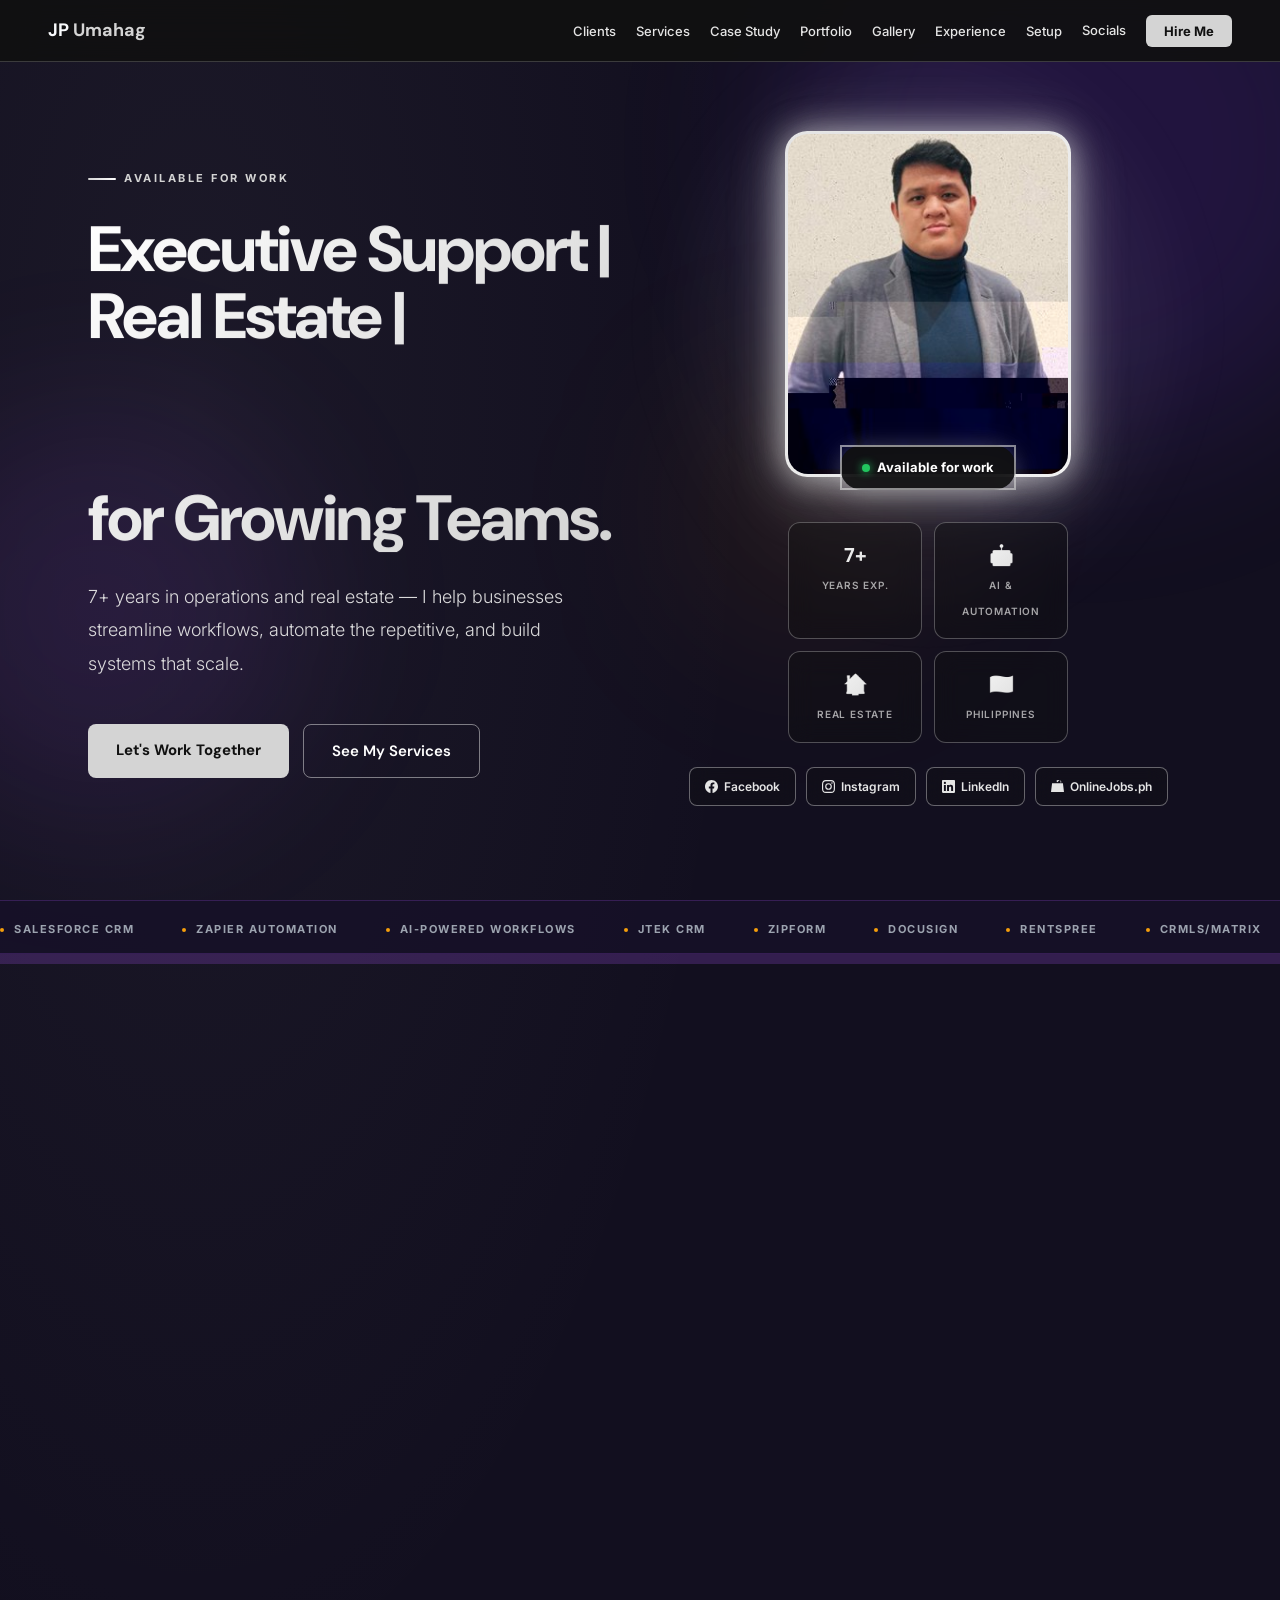
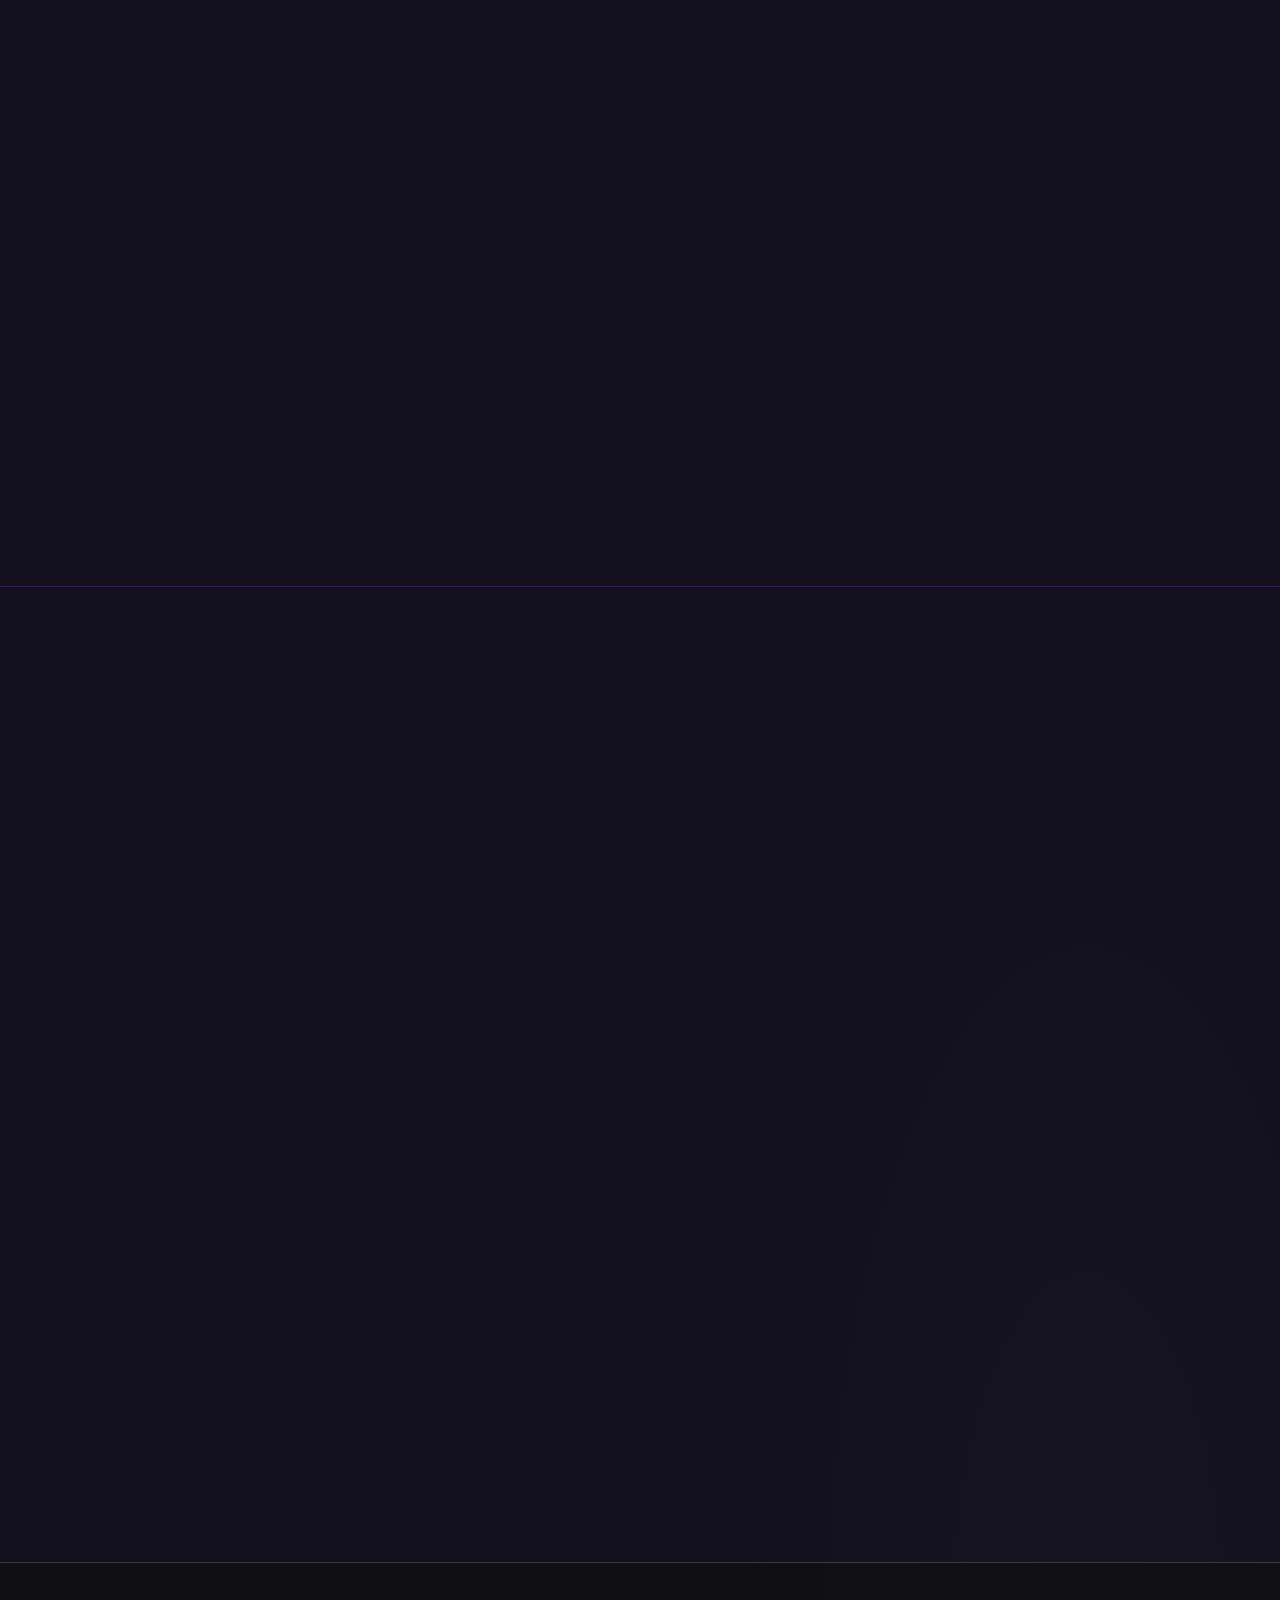
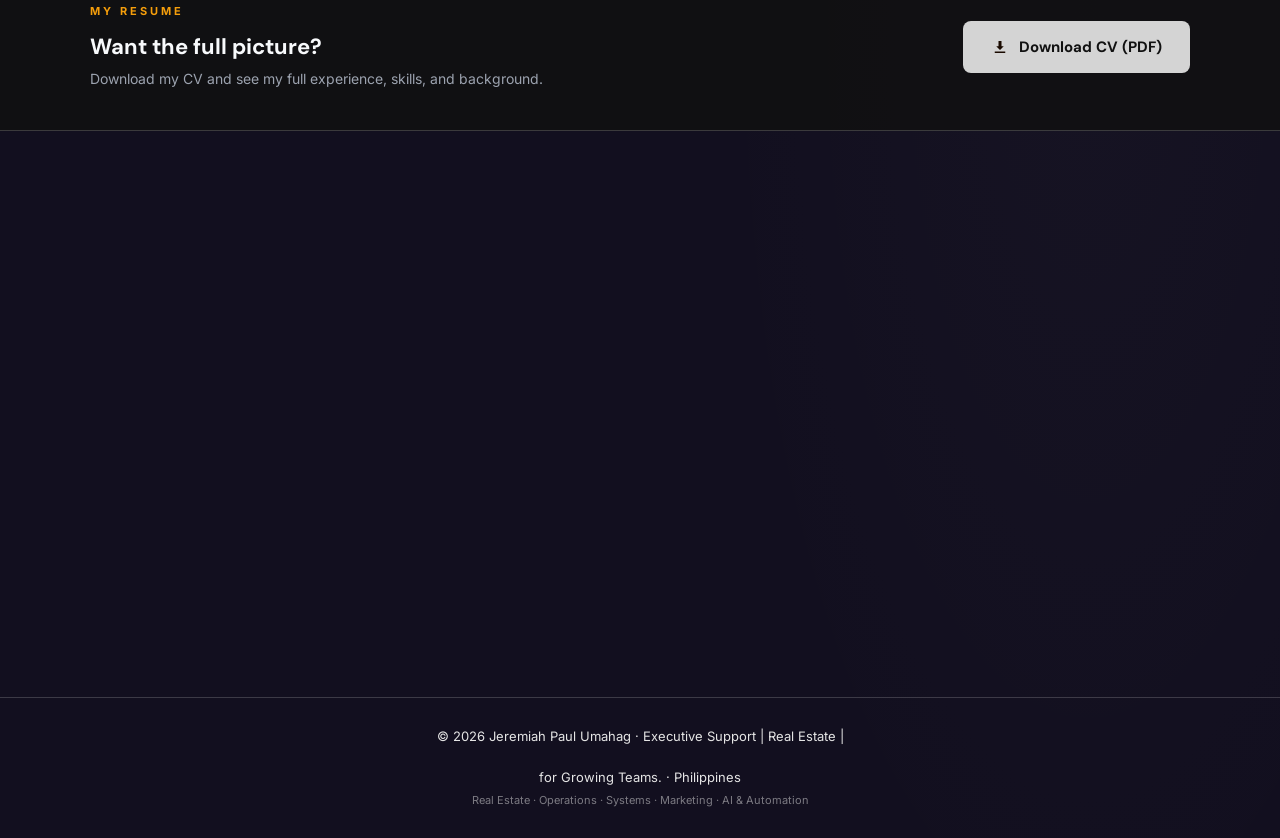
==== index.html @ f406820b "new updates new CV, added experience, and new title" ====
<!DOCTYPE html>
<html lang="en">
<head>
  <!-- Google tag (gtag.js) -->
  <script async src="https://www.googletagmanager.com/gtag/js?id=G-P2B50DGMSV"></script>
  <script>
    window.dataLayer = window.dataLayer || [];
    function gtag(){dataLayer.push(arguments);}
    gtag('js', new Date());
    gtag('config', 'G-P2B50DGMSV');
  </script>
  <meta charset="UTF-8"/>
  <meta name="viewport" content="width=device-width,initial-scale=1.0"/>
  <title>Jeremiah Paul Umahag — Executive Support | Real Estate |<br><span class="ac">Automation Specialist</span><br>for Growing Teams.</title>
  <link rel="icon" type="image/svg+xml" href="[data-uri]">
  <link rel="shortcut icon" type="image/svg+xml" href="[data-uri]">
  <link rel="apple-touch-icon" href="[data-uri]">
  <link href="https://fonts.googleapis.com/css2?family=DM+Sans:wght@300;400;500;600;700&family=Inter:wght@300;400;500&display=swap" rel="stylesheet"/>
  <style>
    *,*::before,*::after{box-sizing:border-box;margin:0;padding:0}
    :root{
      --bg:#120F1F;--bg-mid:#171129;--bg-card:#221A4B;
      --violet:#7C3AED;--purple:#A855F7;--lilac:#C084FC;
      --gold:#F59E0B;--gold-dim:#D97706;
      --white:#F8FAFC;--slate:#9CA3AF;--slate-light:#D1D5DB;
      --border-p:rgba(168,85,247,0.22);
      --glow-purple:rgba(168,85,247,0.6);
      --glow-gold:rgba(245,158,11,0.6);
      /* SLEEK PLATINUM PALETTE */
      --black:#111111;--black-alt:#1a1a1a;
      --white-prime:#FFFFFF;
      --silver:#E5E5E5;--silver-dark:#D4D4D4;
      --glow-silver:rgba(229,229,229,0.5);
    }
    html{scroll-behavior:smooth}
    body{
      background:
        radial-gradient(ellipse 80% 60% at 15% 10%,rgba(212,212,212,.05) 0%,transparent 55%),
        radial-gradient(ellipse 60% 50% at 85% 80%,rgba(229,229,229,.02) 0%,transparent 50%),
        #120F1F;
      color:var(--white-prime);font-family:'Inter',sans-serif;font-size:16px;line-height:1.6;overflow-x:hidden
    }

    /* ORBS */
    .go{position:fixed;border-radius:50%;filter:blur(80px);pointer-events:none;z-index:0;animation:fO 10s ease-in-out infinite}
    .go1{width:600px;height:600px;background:rgba(124,58,237,.15);top:-150px;right:-100px}
    .go2{width:400px;height:400px;background:rgba(168,85,247,.1);bottom:10%;left:-100px;animation-delay:-4s}
    .go3{width:300px;height:300px;background:rgba(245,158,11,.06);top:40%;right:25%;animation-delay:-7s;animation-duration:14s}
    @keyframes fO{0%,100%{transform:translate(0,0) scale(1);opacity:.8}33%{transform:translate(30px,-40px) scale(1.08);opacity:1}66%{transform:translate(-20px,20px) scale(.95);opacity:.7}}

    /* NAV */
    nav{position:fixed;top:0;left:0;right:0;z-index:200;display:flex;justify-content:space-between;align-items:center;padding:16px 48px;background:rgba(17,17,17,.92);backdrop-filter:blur(16px);border-bottom:1px solid rgba(229,229,229,.2)}
    .nav-logo{font-family:'DM Sans',sans-serif;font-weight:700;font-size:18px;color:var(--white)}
    .nav-logo span{color:var(--silver-dark)}
    .nav-links{display:flex;gap:20px;list-style:none;align-items:center}
    .nav-links a{color:var(--silver);text-decoration:none;font-size:13px;font-weight:500;transition:color .2s;white-space:nowrap}
    .nav-links a:hover{color:var(--silver-dark)}
    .nav-li svg{width:13px;height:13px;fill:currentColor}
    .nav-li{display:inline-flex;align-items:center;gap:5px}
    .nav-cta{background:var(--silver-dark)!important;color:var(--black)!important;padding:8px 18px;border-radius:6px;font-weight:700!important;transition:background .2s,transform .15s,box-shadow .2s!important}
    .nav-cta:hover{background:var(--white-prime)!important;transform:translateY(-1px);box-shadow:0 4px 16px rgba(212,212,212,.35)!important}

    /* HAMBURGER */
    .hbg{display:none;flex-direction:column;gap:5px;cursor:pointer;background:none;border:none;padding:6px;z-index:210}
    .hbg span{display:block;width:24px;height:2px;background:var(--white);border-radius:2px;transition:transform .3s,opacity .3s}
    .hbg.open span:nth-child(1){transform:translateY(7px) rotate(45deg)}
    .hbg.open span:nth-child(2){opacity:0}
    .hbg.open span:nth-child(3){transform:translateY(-7px) rotate(-45deg)}

    /* MOBILE DRAWER */
    .mob-menu{display:none;position:fixed;inset:0;z-index:190;background:rgba(17,17,17,.97);backdrop-filter:blur(20px);flex-direction:column;align-items:center;justify-content:center;gap:6px;padding:100px 32px 32px;transform:translateY(-100%);transition:transform .35s cubic-bezier(.23,1,.32,1)}
    .mob-menu.open{transform:translateY(0)}
    .mob-menu a{display:block;width:100%;text-align:center;color:var(--white-prime);text-decoration:none;font-family:'DM Sans',sans-serif;font-size:22px;font-weight:600;padding:14px 0;border-bottom:1px solid rgba(229,229,229,.2);transition:color .2s}
    .mob-menu a:hover{color:var(--silver-dark)}
    .mob-menu a:last-of-type{border-bottom:none}
    .mob-cta{background:var(--silver-dark)!important;color:var(--black)!important;border-radius:10px;margin-top:12px;font-size:18px!important;font-weight:700!important}
    .mob-socials{display:flex;gap:12px;margin-top:20px;flex-wrap:wrap;justify-content:center}
    .mob-socials a{display:inline-flex!important;align-items:center;gap:6px;font-size:13px!important;width:auto!important;padding:9px 14px!important;border:1px solid rgba(229,229,229,.25);border-radius:8px;color:var(--silver)!important;border-bottom:none!important;transition:border-color .2s,color .2s!important}
    .mob-socials a:hover{border-color:var(--silver-dark)!important;color:var(--silver-dark)!important}
    .mob-socials svg{width:13px;height:13px;fill:currentColor;flex-shrink:0}

    /* BUTTONS */
    .btn-g{background:var(--silver-dark);color:var(--black);padding:14px 28px;border-radius:8px;font-family:'DM Sans',sans-serif;font-weight:700;font-size:15px;text-decoration:none;display:inline-block;border:none;cursor:pointer;transition:background .3s cubic-bezier(.23,1,.32,1),transform .3s cubic-bezier(.23,1,.32,1),box-shadow .3s}
    .btn-g:hover{background:var(--white-prime);transform:translateY(-4px) scale(1.02);box-shadow:0 12px 32px rgba(212,212,212,.5),0 0 20px rgba(212,212,212,.3)}
    .btn-g:active{transform:translateY(-2px) scale(0.98)}
    .btn-o{background:transparent;color:var(--white-prime);padding:14px 28px;border-radius:8px;font-family:'DM Sans',sans-serif;font-weight:600;font-size:15px;text-decoration:none;display:inline-block;border:1.5px solid rgba(229,229,229,.5);transition:border-color .3s cubic-bezier(.23,1,.32,1),color .3s cubic-bezier(.23,1,.32,1),transform .3s cubic-bezier(.23,1,.32,1),box-shadow .3s}
    .btn-o:hover{border-color:var(--silver-dark);color:var(--silver-dark);transform:translateY(-4px) scale(1.02);box-shadow:0 12px 32px rgba(212,212,212,.2)}
    .btn-o:active{transform:translateY(-2px) scale(0.98)}
    .btn-sm{padding:9px 18px!important;font-size:13px!important}

    /* HERO */
    .hero{position:relative;z-index:1;min-height:100vh;display:grid;grid-template-columns:1fr 1fr;align-items:center;padding:100px 48px 60px;gap:48px;max-width:1200px;margin:0 auto}
    .eyebrow{display:inline-flex;align-items:center;gap:8px;font-size:11px;font-weight:700;letter-spacing:2.5px;text-transform:uppercase;color:var(--silver-dark);margin-bottom:28px}
    .eyebrow::before{content:'';display:block;width:28px;height:2px;background:linear-gradient(90deg,var(--silver-dark),var(--white-prime));border-radius:1px;animation:glowPulse 2s ease-in-out infinite}
    @keyframes glowPulse{0%,100%{opacity:.7;box-shadow:0 0 8px var(--glow-silver)}50%{opacity:1;box-shadow:0 0 16px var(--glow-silver)}}
    h1{font-family:'DM Sans',sans-serif;font-size:clamp(42px,5vw,68px);font-weight:800;line-height:1.05;letter-spacing:-2px;margin-bottom:28px;background:linear-gradient(135deg,var(--white-prime) 0%,var(--silver) 50%,var(--silver-dark) 100%);-webkit-background-clip:text;-webkit-text-fill-color:transparent;background-clip:text;animation:gradientShift 4s ease infinite}
    @keyframes gradientShift{0%,100%{background-position:0% 50%}50%{background-position:100% 50%}}
    h1 .ac{color:var(--silver-dark);background:none!important;border:none!important;border-radius:0!important;padding:0!important;backdrop-filter:none!important;box-shadow:none!important;display:inline!important;transition:none!important;transform:none!important}
    .hsub{font-size:18px;color:var(--silver);max-width:480px;margin-bottom:44px;line-height:1.85;font-weight:300;opacity:0.95}
    .hact{display:flex;gap:14px;flex-wrap:wrap}

    /* HERO RIGHT */
    .hr{display:flex;flex-direction:column;align-items:center;gap:24px;position:relative}
    .pglow{position:absolute;width:400px;height:460px;top:-40px;left:50%;transform:translateX(-50%);border-radius:50%;background:radial-gradient(ellipse at 50% 50%,rgba(229,229,229,.25) 0%,rgba(229,229,229,.1) 40%,transparent 70%);filter:blur(40px);animation:glowExpand 6s ease-in-out infinite;z-index:0;box-shadow:0 0 30px var(--glow-silver)}
    @keyframes glowExpand{0%,100%{opacity:.25;transform:translateX(-50%) scale(1)}50%{opacity:.4;transform:translateX(-50%) scale(1.15)}}
    .pw{position:relative;width:280px;height:340px;z-index:1}
    .pw::after{content:'';position:absolute;inset:-3px;border-radius:22px;background:linear-gradient(135deg,#E5E5E5,#FFFFFF,#E5E5E5);background-size:300% 300%;animation:shiftGrad 5s ease infinite;z-index:1;box-shadow:0 0 30px var(--glow-silver),0 0 60px rgba(229,229,229,.3)}
    @keyframes shiftGrad{0%{background-position:0% 50%;box-shadow:0 0 30px var(--glow-silver),0 0 60px rgba(229,229,229,.3)}50%{background-position:100% 50%;box-shadow:0 0 60px rgba(229,229,229,.3),0 0 30px var(--glow-silver)}100%{background-position:0% 50%;box-shadow:0 0 30px var(--glow-silver),0 0 60px rgba(229,229,229,.3)}}
    .pi{position:relative;z-index:2;width:100%;height:100%;border-radius:20px;overflow:hidden;transition:transform .4s cubic-bezier(.23,1,.32,1),box-shadow .4s;box-shadow:0 20px 60px rgba(229,229,229,.25),0 8px 32px rgba(212,212,212,.15);backdrop-filter:blur(2px)}
    .pw:hover .pi{transform:translateY(-8px) scale(1.02);box-shadow:0 32px 80px rgba(229,229,229,.4),0 12px 48px rgba(212,212,212,.25)}
    .pi img{width:100%;height:100%;object-fit:cover;object-position:top center;display:block}
    .bdg{position:absolute;bottom:-16px;left:50%;transform:translateX(-50%);z-index:3;background:rgba(17,17,17,.9);backdrop-filter:blur(20px);border:2px solid;border-image:linear-gradient(135deg,rgba(229,229,229,.6),rgba(212,212,212,.6)) 1;border-radius:100px;padding:10px 20px;display:flex;align-items:center;gap:7px;white-space:nowrap;box-shadow:0 8px 32px rgba(229,229,229,.2),0 0 20px rgba(212,212,212,.15)}
    .bdg-dot{width:8px;height:8px;background:#22C55E;border-radius:50%;animation:pulse 2s ease infinite;box-shadow:0 0 8px #22C55E}
    @keyframes pulse{0%,100%{opacity:1;transform:scale(1);box-shadow:0 0 8px #22C55E}50%{opacity:.6;transform:scale(.8);box-shadow:0 0 16px #22C55E}}
    .bdg-txt{font-size:13px;font-weight:700;color:var(--white-prime)}
    .hstats{display:grid;grid-template-columns:1fr 1fr;gap:12px;width:100%;max-width:280px;margin-top:24px;position:relative;z-index:1}
    .sp{background:rgba(17,17,17,.4);border:1.5px solid rgba(229,229,229,.3);border-radius:12px;padding:16px 14px;text-align:center;backdrop-filter:blur(12px);transition:transform .3s,border-color .3s,box-shadow .3s,background .3s;cursor:default}
    .sp:hover{transform:translateY(-6px);border-color:var(--silver-dark);background:rgba(17,17,17,.6);box-shadow:0 12px 32px rgba(229,229,229,.25),0 0 20px rgba(212,212,212,.2),inset 0 1px 12px rgba(229,229,229,.1)}
    .sp .v{font-family:'DM Sans',sans-serif;font-size:20px;font-weight:800;background:linear-gradient(135deg,var(--white-prime),var(--silver-dark));-webkit-background-clip:text;-webkit-text-fill-color:transparent;background-clip:text;display:block}
    .sp .l{font-size:10px;color:rgba(229,229,229,0.7);font-weight:600;text-transform:uppercase;letter-spacing:.8px;margin-top:3px}
    .socl{display:flex;gap:10px;flex-wrap:wrap;justify-content:center;position:relative;z-index:1}
    .sl{display:inline-flex;align-items:center;gap:6px;padding:9px 15px;border-radius:8px;background:rgba(17,17,17,.3);border:1.5px solid rgba(229,229,229,.4);color:var(--silver);text-decoration:none;font-size:12px;font-weight:600;backdrop-filter:blur(10px);transition:border-color .3s,color .3s,transform .3s,box-shadow .3s,background .3s}
    .sl:hover{border-color:var(--silver-dark);color:var(--white-prime);transform:translateY(-3px);background:rgba(229,229,229,.1);box-shadow:0 8px 24px rgba(229,229,229,.2),0 0 16px rgba(229,229,229,.1)}
    .sl svg{width:13px;height:13px;fill:currentColor;flex-shrink:0;transition:transform .3s}

    /* TICKER */
    .tkw{position:relative;z-index:1;background:rgba(23,17,41,.85);border-top:1px solid var(--border-p);border-bottom:1px solid var(--border-p);padding:13px 0;overflow:hidden;white-space:nowrap}
    .tkt{display:inline-flex;gap:48px;animation:tk 32s linear infinite}
    .tki{font-size:11px;font-weight:700;letter-spacing:1.5px;text-transform:uppercase;color:var(--slate);display:inline-flex;align-items:center;gap:10px}
    .tkd{width:4px;height:4px;background:var(--gold);border-radius:50%;flex-shrink:0}
    @keyframes tk{0%{transform:translateX(0)}100%{transform:translateX(-50%)}}

    /* SECTIONS */
    .sw{position:relative;z-index:1;padding:80px 48px;max-width:1100px;margin:0 auto}
    .sl-lbl{font-size:11px;font-weight:700;letter-spacing:3px;text-transform:uppercase;color:var(--gold);margin-bottom:12px}
    h2{font-family:'DM Sans',sans-serif;font-size:clamp(24px,3vw,36px);font-weight:700;letter-spacing:-.8px;line-height:1.15;margin-bottom:16px}
    .si{color:var(--slate-light);font-size:16px;line-height:1.75;max-width:680px;margin-bottom:48px}
    hr.dv{border:none;border-top:1px solid var(--border-p);margin:0}

    /* CARDS */
    .card{background:rgba(17,17,17,.65);border:1px solid rgba(229,229,229,.25);border-radius:14px;padding:24px;backdrop-filter:blur(8px);transition:border-color .25s,transform .25s,box-shadow .25s}
    .card:hover{border-color:var(--silver-dark);transform:translateY(-4px);box-shadow:0 12px 36px rgba(212,212,212,.2),0 4px 12px rgba(229,229,229,.1)}

    /* SUPPORTS BANNER */
    .sup{position:relative;z-index:1;background:linear-gradient(135deg,rgba(229,229,229,.08),rgba(212,212,212,.05));border-top:1px solid rgba(229,229,229,.2);border-bottom:1px solid rgba(229,229,229,.2);padding:36px 48px}
    .sup-in{max-width:1100px;margin:0 auto;display:flex;align-items:center;justify-content:space-between;flex-wrap:wrap;gap:32px}
    .sup-l .stag{display:inline-flex;align-items:center;gap:6px;font-size:11px;font-weight:700;letter-spacing:2px;text-transform:uppercase;color:var(--silver-dark);margin-bottom:12px}
    .sup-l .stag::before{content:'';width:6px;height:6px;background:#22C55E;border-radius:50%;animation:pu 2s ease infinite}
    .sup-l h3{font-family:'DM Sans',sans-serif;font-size:20px;font-weight:700;color:var(--white);margin-bottom:8px}
    .sup-l p{font-size:14px;color:var(--slate-light);max-width:560px;line-height:1.7}
    .sup-tags{display:flex;flex-wrap:wrap;gap:8px}
    .stg{background:rgba(168,85,247,.12);border:1px solid rgba(168,85,247,.28);color:var(--lilac);font-size:12px;font-weight:600;padding:5px 13px;border-radius:100px}

    /* GRIDS */
    .g3{display:grid;grid-template-columns:repeat(3,1fr);gap:18px}
    .g2{display:grid;grid-template-columns:repeat(2,1fr);gap:18px}
    .g2c{display:grid;grid-template-columns:1fr 1fr;gap:18px}

    /* WHAT I DO */
    .wc .wi{font-size:28px;margin-bottom:14px;display:block}
    .wc h3{font-family:'DM Sans',sans-serif;font-size:15px;font-weight:700;color:var(--white);margin-bottom:8px}
    .wc p{font-size:13px;color:var(--slate-light);line-height:1.65}
    .wc .wn{font-size:12px;color:var(--gold);font-weight:600;margin-top:10px;font-style:italic}

    /* RE OPS */
    .roc{background:rgba(34,26,75,.65);border:1px solid var(--border-p);border-radius:14px;padding:26px;backdrop-filter:blur(8px);transition:border-color .25s,transform .25s}
    .roc:hover{border-color:var(--gold);transform:translateY(-3px)}
    .roc .ri{font-size:26px;margin-bottom:12px}
    .roc h3{font-family:'DM Sans',sans-serif;font-size:16px;font-weight:700;color:var(--white);margin-bottom:14px}
    .roc ul{list-style:none;padding:0}
    .roc ul li{font-size:13px;color:var(--slate-light);padding:4px 0;display:flex;align-items:flex-start;gap:8px}
    .roc ul li::before{content:"→";color:var(--purple);font-size:11px;margin-top:2px;flex-shrink:0}

    /* CASE STUDY */
    .csw{background:rgba(34,26,75,.5);border:1px solid var(--border-p);border-radius:20px;overflow:hidden}
    .csh{background:linear-gradient(135deg,rgba(124,58,237,.2),rgba(245,158,11,.08));padding:36px 40px;border-bottom:1px solid var(--border-p)}
    .csb-lbl{display:inline-block;background:rgba(245,158,11,.15);border:1px solid rgba(245,158,11,.3);color:var(--gold);font-size:11px;font-weight:700;letter-spacing:1.5px;text-transform:uppercase;padding:4px 12px;border-radius:100px;margin-bottom:16px}
    .csh h3{font-family:'DM Sans',sans-serif;font-size:24px;font-weight:700;color:var(--white);margin-bottom:8px}
    .csh p{font-size:15px;color:var(--slate-light);max-width:600px;line-height:1.7}
    .cs-meta{display:flex;gap:24px;margin-top:20px;flex-wrap:wrap}
    .cs-mi{font-size:13px;color:var(--slate)}
    .cs-mi span{color:var(--lilac);font-weight:600}
    .csbd{padding:36px 40px}
    .cs-card{background:rgba(18,15,31,.5);border:1px solid var(--border-p);border-radius:12px;padding:20px}
    .cs-card h4{font-family:'DM Sans',sans-serif;font-size:14px;font-weight:700;color:var(--gold);margin-bottom:12px}
    .cs-card ul{list-style:none;padding:0}
    .cs-card ul li{font-size:13px;color:var(--slate-light);padding:3px 0;display:flex;align-items:flex-start;gap:7px}
    .cs-card ul li::before{content:"·";color:var(--purple);font-weight:700;flex-shrink:0}
    .cs-res{background:linear-gradient(135deg,rgba(34,26,75,.8),rgba(124,58,237,.1));border:1px solid rgba(245,158,11,.2);border-radius:14px;padding:28px 32px}
    .cs-res h4{font-family:'DM Sans',sans-serif;font-size:16px;font-weight:700;color:var(--gold);margin-bottom:12px}
    .cs-res p{font-size:15px;color:var(--slate-light);line-height:1.75;font-style:italic}

    /* BEFORE/AFTER */
    .baw{background:rgba(34,26,75,.5);border:1px solid var(--border-p);border-radius:20px;overflow:hidden}
    .bat{width:100%;border-collapse:collapse}
    .bat thead tr{background:rgba(18,15,31,.6)}
    .bat thead th{padding:16px 24px;text-align:left;font-size:12px;font-weight:700;letter-spacing:2px;text-transform:uppercase}
    .bat thead th:first-child{color:var(--slate)}
    .bat thead th:last-child{color:var(--gold)}
    .bat tbody tr{border-top:1px solid rgba(229,229,229,.2);transition:background .2s}
    .bat tbody tr:hover{background:rgba(212,212,212,.05)}
    .bat td{padding:14px 24px;font-size:14px}
    .bat td:first-child{color:var(--silver)}
    .bat td:last-child{color:var(--white-prime);font-weight:500}
    .baf{padding:20px 24px;background:rgba(17,17,17,.4);border-top:1px solid rgba(229,229,229,.2);font-size:14px;color:var(--silver-dark);font-style:italic;text-align:center}

    /* SERVICES */
    .sg{display:grid;grid-template-columns:repeat(3,1fr);gap:18px;margin-bottom:52px}
    .sc{background:rgba(17,17,17,.65);border:1px solid rgba(229,229,229,.25);border-radius:14px;padding:26px;backdrop-filter:blur(8px);transition:border-color .25s,transform .25s,box-shadow .25s}
    .sc:hover{border-color:var(--silver-dark);transform:translateY(-5px);box-shadow:0 12px 36px rgba(212,212,212,.25)}
    .sc .si2{font-size:30px;margin-bottom:14px}
    .sc h3{font-family:'DM Sans',sans-serif;font-size:16px;font-weight:700;margin-bottom:6px}
    .sc .st{font-size:12px;color:var(--silver-dark);font-weight:600;margin-bottom:14px}
    .sc ul{list-style:none;padding:0}
    .sc ul li{font-size:13px;color:var(--silver);padding:3px 0;display:flex;align-items:flex-start;gap:8px;line-height:1.5}
    .sc ul li::before{content:"→";color:var(--silver-dark);font-size:11px;margin-top:2px;flex-shrink:0}
    .sc-w{grid-column:1/-1;background:linear-gradient(135deg,rgba(17,17,17,.8),rgba(212,212,212,.08));border-color:rgba(229,229,229,.2)}
    .sc-w .s-cols{display:grid;grid-template-columns:repeat(3,1fr);gap:8px;margin-top:8px}

    /* AI */
    .ac{background:rgba(17,17,17,.65);border:1px solid rgba(229,229,229,.25);border-radius:14px;padding:26px;backdrop-filter:blur(8px);transition:border-color .25s,transform .25s}
    .ac:hover{border-color:var(--silver-dark);transform:translateY(-4px)}
    .ac h3{font-family:'DM Sans',sans-serif;font-size:15px;font-weight:700;color:var(--white-prime);margin-bottom:12px}
    .ac ul{list-style:none;padding:0}
    .ac ul li{font-size:13px;color:var(--silver);padding:3px 0;display:flex;align-items:flex-start;gap:7px}
    .ac ul li::before{content:"·";color:var(--silver-dark);font-weight:700}
    .ac-h{grid-column:1/-1;background:linear-gradient(135deg,rgba(212,212,212,.12),rgba(17,17,17,.8));border-color:rgba(229,229,229,.3)}
    .ac-h p{font-size:15px;color:var(--silver);line-height:1.75}
    .ac-h strong{color:var(--white-prime)}

    /* SOP FLOW */
    .sop-f{display:flex;align-items:center;margin:32px 0;flex-wrap:wrap;gap:0}
    .sop-s{background:rgba(17,17,17,.7);border:1px solid rgba(229,229,229,.25);border-radius:12px;padding:16px 20px;text-align:center;flex:1;min-width:120px;transition:border-color .2s,transform .2s}
    .sop-s:hover{border-color:var(--silver-dark);transform:translateY(-3px)}
    .sop-s .si3{font-size:24px;display:block;margin-bottom:8px}
    .sop-s .sl2{font-size:12px;font-weight:700;color:var(--white-prime)}
    .sop-s .ss{font-size:11px;color:var(--silver);margin-top:3px}
    .sop-a{color:var(--silver-dark);font-size:20px;padding:0 8px;flex-shrink:0}

    /* WORK SAMPLES */
    .smg{display:grid;grid-template-columns:repeat(2,1fr);gap:24px}
    .smc{background:rgba(17,17,17,.65);border:1px solid rgba(229,229,229,.25);border-radius:16px;overflow:hidden;transition:border-color .3s,transform .3s,box-shadow .3s}
    .smc:hover{border-color:var(--silver-dark);transform:translateY(-5px);box-shadow:0 16px 48px rgba(212,212,212,.25),0 4px 16px rgba(229,229,229,.1)}
    .smt{position:relative;height:200px;overflow:hidden;background:rgba(17,17,17,.6)}
    .smt img{width:100%;height:100%;object-fit:cover;object-position:top left;display:block;transition:transform .4s,filter .4s;filter:brightness(.92)}
    .smc:hover .smt img{transform:scale(1.03);filter:brightness(1)}
    .smt-ov{position:absolute;inset:0;background:linear-gradient(to bottom,transparent 40%,rgba(17,17,17,.85) 100%);pointer-events:none}
    .smt-pl{display:flex;gap:6px;position:absolute;top:12px;left:12px}
    .pb{font-size:10px;font-weight:700;letter-spacing:.8px;text-transform:uppercase;padding:3px 9px;border-radius:4px;backdrop-filter:blur(6px)}
    .pb-l{background:rgba(34,197,94,.2);border:1px solid rgba(34,197,94,.4);color:#4ade80}
    .pb-r{background:rgba(212,212,212,.2);border:1px solid rgba(212,212,212,.4);color:var(--silver-dark)}
    .smb{padding:20px}
    .sm-cats{display:flex;gap:6px;margin-bottom:10px;flex-wrap:wrap}
    .sm-cat{background:rgba(212,212,212,.12);border:1px solid rgba(212,212,212,.25);color:var(--silver-dark);font-size:10px;font-weight:700;letter-spacing:1px;text-transform:uppercase;padding:3px 9px;border-radius:4px}
    .smc h3{font-family:'DM Sans',sans-serif;font-size:15px;font-weight:700;color:var(--white-prime);margin-bottom:7px}
    .smc p{font-size:13px;color:var(--silver);line-height:1.6}
    .sm-meta{display:flex;gap:14px;margin-top:12px;flex-wrap:wrap}
    .sm-mi{font-size:11px;color:var(--silver);display:flex;align-items:center;gap:4px}
    .sm-mi strong{color:var(--white-prime)}
    .smc-ph{background:rgba(17,17,17,.65);border:1px solid rgba(229,229,229,.25);border-radius:16px;overflow:hidden}
    .ph-t{height:200px;display:flex;flex-direction:column;align-items:center;justify-content:center;gap:12px;background:rgba(17,17,17,.4)}
    .ph-t .ph-i{font-size:40px;opacity:.4}
    .ph-t p{font-size:13px;color:var(--silver);text-align:center;padding:0 24px}

    /* TOOLS */
    .tfg{display:grid;grid-template-columns:repeat(3,1fr);gap:18px}
    .tfc{background:rgba(17,17,17,.65);border:1px solid rgba(229,229,229,.25);border-radius:14px;padding:24px;backdrop-filter:blur(8px)}
    .tfc h3{font-family:'DM Sans',sans-serif;font-size:13px;font-weight:700;color:var(--silver-dark);letter-spacing:1.5px;text-transform:uppercase;margin-bottom:16px}
    .tr{display:flex;align-items:center;justify-content:space-between;padding:6px 0;border-bottom:1px solid rgba(229,229,229,.1)}
    .tr:last-child{border-bottom:none}
    .tn{font-size:13px;color:var(--silver)}
    .tl{font-size:10px;font-weight:700;padding:2px 8px;border-radius:100px}
    .le{background:rgba(34,197,94,.12);color:#4ade80;border:1px solid rgba(34,197,94,.25)}
    .lw{background:rgba(212,212,212,.1);color:var(--silver-dark);border:1px solid rgba(212,212,212,.2)}

    /* WHY */
    .wg{display:grid;grid-template-columns:1fr 1fr;gap:40px;align-items:start}
    .wl{list-style:none;padding:0;display:flex;flex-direction:column;gap:13px}
    .wl li{display:flex;align-items:flex-start;gap:13px;font-size:15px;color:var(--silver);line-height:1.6}
    .wck{width:22px;height:22px;background:rgba(212,212,212,.15);border-radius:50%;display:flex;align-items:center;justify-content:center;flex-shrink:0;margin-top:1px;font-size:11px;color:var(--silver-dark);font-weight:700}
    .ic{background:rgba(17,17,17,.65);border:1px solid rgba(229,229,229,.25);border-radius:16px;padding:30px;backdrop-filter:blur(8px)}
    .ic h3{font-family:'DM Sans',sans-serif;font-size:18px;font-weight:700;margin-bottom:18px;color:var(--white-prime)}
    .ctags{display:flex;flex-wrap:wrap;gap:9px}
    .ctag{background:rgba(212,212,212,.12);border:1px solid rgba(212,212,212,.28);color:var(--silver-dark);font-size:13px;font-weight:600;padding:6px 15px;border-radius:100px;transition:background .2s,border-color .2s,transform .2s;cursor:default}
    .ctag:hover{background:rgba(212,212,212,.22);border-color:var(--silver);transform:translateY(-2px)}

    /* EXPERIENCE */
    .ei{display:grid;grid-template-columns:220px 1fr;gap:32px;padding:30px 0;border-bottom:1px solid rgba(229,229,229,.2)}
    .ei:first-child{border-top:1px solid rgba(229,229,229,.2)}
    .ep{font-size:12px;font-weight:700;color:var(--silver-dark);margin-bottom:5px}
    .ec{font-size:13px;color:var(--silver);font-weight:500}
    .er{font-family:'DM Sans',sans-serif;font-size:17px;font-weight:700;color:var(--white-prime);margin-bottom:10px;line-height:1.3}
    .ed{font-size:14px;color:var(--silver);line-height:1.7}
    .etg{display:flex;flex-wrap:wrap;gap:7px;margin-top:12px}
    .et{font-size:11px;font-weight:600;color:var(--silver-dark);background:rgba(212,212,212,.1);border:1px solid rgba(212,212,212,.2);border-radius:4px;padding:3px 9px}

    /* CV STRIP */
    .cvs{position:relative;z-index:1;background:rgba(17,17,17,.85);border-top:1px solid rgba(229,229,229,.2);border-bottom:1px solid rgba(229,229,229,.2);padding:40px 48px}
    .cvsi{max-width:1100px;margin:0 auto;display:flex;align-items:center;justify-content:space-between;flex-wrap:wrap;gap:24px}

    /* CONTACT */
    .cw{background:rgba(17,17,17,.65);border:1px solid rgba(229,229,229,.25);border-radius:20px;padding:56px;text-align:center;position:relative;overflow:hidden;backdrop-filter:blur(12px)}
    .cw::before{content:'';position:absolute;top:-80px;left:50%;transform:translateX(-50%);width:360px;height:360px;background:radial-gradient(circle,rgba(212,212,212,.15),transparent 70%);pointer-events:none}
    .cl-links{display:flex;justify-content:center;gap:10px;flex-wrap:wrap;margin-top:32px}
    .cl{display:inline-flex;align-items:center;gap:8px;font-size:13px;color:var(--silver);text-decoration:none;padding:10px 16px;border:1px solid rgba(229,229,229,.25);border-radius:8px;font-weight:500;transition:border-color .2s,color .2s,transform .2s,box-shadow .2s}
    .cl:hover{border-color:var(--silver-dark);color:var(--silver-dark);transform:translateY(-2px);box-shadow:0 4px 14px rgba(212,212,212,.15)}

    footer{position:relative;z-index:1;text-align:center;padding:28px 48px;font-size:13px;color:var(--silver);border-top:1px solid rgba(229,229,229,.2)}

    /* SCROLL ANIMATIONS */
    .fi{opacity:0;transform:translateY(22px);transition:opacity .6s ease,transform .6s ease}
    .fi.vis{opacity:1;transform:translateY(0)}

    /* ENHANCED SCROLL REVEAL ANIMATIONS */
    .animate-in{animation:smoothReveal .7s cubic-bezier(.23,1,.32,1) forwards!important}
    @keyframes smoothReveal{
      0%{opacity:0;transform:translateY(28px)}
      100%{opacity:1;transform:translateY(0)}
    }
    
    /* Element-specific stagger animations */
    .card, .roc, .sc, .ac, .smc, .tfc, .ctag, .et{
      opacity:0;
      transform:translateY(28px);
      transition:opacity .7s cubic-bezier(.23,1,.32,1), transform .7s cubic-bezier(.23,1,.32,1), border-color .3s ease, box-shadow .3s ease;
    }
    .card.animate-in, .roc.animate-in, .sc.animate-in, .ac.animate-in, .smc.animate-in, .tfc.animate-in, .ctag.animate-in, .et.animate-in{
      opacity:1;
      transform:translateY(0);
    }
    
    section{opacity:0;transform:translateY(24px);transition:opacity .7s ease .1s, transform .7s ease .1s}
    section.animate-in{opacity:1;transform:translateY(0)}
    
    h1, h2, .eyebrow, .si{opacity:0;transform:translateY(16px);transition:opacity .6s ease, transform .6s ease}
    h1.animate-in, h2.animate-in, .eyebrow.animate-in, .si.animate-in{opacity:1;transform:translateY(0)}

    /* ENHANCED BUTTON ANIMATIONS */
    .btn-g{transition:background .3s cubic-bezier(.23,1,.32,1),transform .3s cubic-bezier(.23,1,.32,1),box-shadow .3s ease,filter .3s ease}
    .btn-g:hover{background:var(--white-prime);transform:translateY(-4px) scale(1.02);box-shadow:0 12px 32px rgba(212,212,212,.5),0 0 20px rgba(212,212,212,.3);filter:brightness(1.1)}
    .btn-g:active{transform:translateY(-2px) scale(0.98)}
    
    .btn-o{transition:border-color .3s cubic-bezier(.23,1,.32,1),color .3s cubic-bezier(.23,1,.32,1),transform .3s cubic-bezier(.23,1,.32,1),box-shadow .3s ease,background .3s ease}
    .btn-o:hover{border-color:var(--silver-dark);color:var(--silver-dark);transform:translateY(-4px) scale(1.02);box-shadow:0 12px 32px rgba(212,212,212,.3),inset 0 0 12px rgba(212,212,212,.1);background:rgba(212,212,212,.05)}
    .btn-o:active{transform:translateY(-2px) scale(0.98)}

    /* REVEAL ON SCROLL */
    @keyframes revealUp{from{opacity:0;transform:translateY(32px)}to{opacity:1;transform:translateY(0)}}
    @keyframes revealLeft{from{opacity:0;transform:translateX(-32px)}to{opacity:1;transform:translateX(0)}}
    @keyframes revealRight{from{opacity:0;transform:translateX(32px)}to{opacity:1;transform:translateX(0)}}
    @keyframes fadeIn{from{opacity:0}to{opacity:1}}
    @keyframes slideUp{from{transform:translateY(48px);opacity:0}to{transform:translateY(0);opacity:1}}
    
    /* STAGGERED CARD ANIMATIONS */
    .card, .roc, .sc, .ac, .smc, .tfc, .ctag, .et{animation:revealUp .6s ease backwards}
    .g3 > .card:nth-child(1), .g3 > .roc:nth-child(1), .g3 > .sc:nth-child(1), .g3 > .ac:nth-child(1), .sg > .sc:nth-child(1), .smg > .smc:nth-child(1), .tfg > .tfc:nth-child(1){animation-delay:.1s}
    .g3 > .card:nth-child(2), .g3 > .roc:nth-child(2), .g3 > .sc:nth-child(2), .g3 > .ac:nth-child(2), .sg > .sc:nth-child(2), .smg > .smc:nth-child(2), .tfg > .tfc:nth-child(2){animation-delay:.2s}
    .g3 > .card:nth-child(3), .g3 > .roc:nth-child(3), .g3 > .sc:nth-child(3), .g3 > .ac:nth-child(3), .sg > .sc:nth-child(3), .tfg > .tfc:nth-child(3){animation-delay:.3s}

    /* SMOOTH TRANSITIONS */
    a, button{transition:all .3s cubic-bezier(.23,1,.32,1)}
    .nav-links a{transition:color .25s ease}
    .nav-links a:hover{transform:translateY(-2px)}
    
    /* SECTION FADE IN */
    section{opacity:0;animation:slideUp .7s ease forwards}
    
    /* LINK HOVER ENHANCEMENT */
    .sl:hover svg{transform:translateX(2px)}
    .cl:hover svg{transform:translateX(2px)}
    .nav-links a:hover::after{content:'';position:absolute;bottom:-2px;left:0;right:0;height:1px;background:var(--gold)}

    /* =========================================
       MOBILE — FULL RESPONSIVE
       ========================================= */
    @media(max-width:768px){
      /* Nav */
      nav{padding:14px 20px}
      .nav-links{display:none}
      .hbg{display:flex}
      .mob-menu{display:flex}

      /* Hero */
      .hero{grid-template-columns:1fr;padding:82px 20px 48px;min-height:auto;gap:0}
      .hr{display:none}
      h1{font-size:clamp(32px,9vw,48px);letter-spacing:-1.5px;margin-bottom:20px}
      .eyebrow{margin-bottom:16px;font-size:10px}
      .hsub{font-size:16px;margin-bottom:32px;max-width:100%}
      .hact{flex-direction:column;gap:12px}
      .btn-g,.btn-o{width:100%;text-align:center;padding:16px 20px;font-size:16px;display:block}

      /* Supports */
      .sup{padding:24px 20px}
      .sup-in{flex-direction:column;gap:16px}
      .sup-l h3{font-size:16px}

      /* Sections */
      .sw{padding:48px 20px}
      h2{font-size:clamp(22px,6vw,30px)}
      .si{font-size:15px;margin-bottom:36px}

      /* All grids -> 1 col on mobile */
      .g3,.g2,.g2c,.sg,.tfg,.smg,.wg{grid-template-columns:1fr}
      .sc-w .s-cols{grid-template-columns:1fr}

      /* Case study */
      .csh,.csbd{padding:20px}
      .csh h3{font-size:17px}
      .cs-meta{gap:10px}
      .g2{grid-template-columns:1fr}

      /* Before/After table */
      .bat thead{display:none}
      .bat tbody tr{display:block;padding:12px 16px}
      .bat td{display:block;padding:3px 0;font-size:13px}
      .bat td:first-child::before{content:"Before: ";color:var(--slate);font-weight:700}
      .bat td:last-child::before{content:"✦ After: ";color:var(--gold);font-weight:700}
      .baf{font-size:13px;padding:14px}

      /* SOP flow */
      .sop-f{flex-direction:column;gap:8px}
      .sop-a{transform:rotate(90deg);padding:0;text-align:center}
      .sop-s{min-width:unset}

      /* Systems 2col */
      .sys2c{grid-template-columns:1fr!important}

      /* Work samples */
      .smt{height:160px}
      .ph-t{height:160px}

      /* Tools */
      .tn{font-size:12px}
      .tl{font-size:9px}

      /* Experience */
      .ei{grid-template-columns:1fr;gap:4px}

      /* CV strip */
      .cvs{padding:24px 20px}
      .cvsi{flex-direction:column;align-items:flex-start;gap:14px}
      .cvsi .btn-g{width:100%;justify-content:center;display:inline-flex}

      /* Contact */
      .cw{padding:32px 20px;border-radius:14px}
      .cl-links{flex-direction:column;align-items:stretch}
      .cl{justify-content:center}

      footer{padding:24px 20px}
    }

    @media(min-width:769px) and (max-width:1024px){
      nav{padding:16px 28px}
      .nav-links{gap:14px}
      .hero{padding:100px 32px 60px}
      .sw{padding:64px 32px}
      .g3,.sg{grid-template-columns:repeat(2,1fr)}
      .tfg{grid-template-columns:repeat(2,1fr)}
      .wg{grid-template-columns:1fr}
      .ei{grid-template-columns:160px 1fr}
      .g2{grid-template-columns:1fr}
      .csh,.csbd{padding:28px}
    }

    /* PROPERTY GALLERY */
    #gallery{scroll-margin-top:80px;opacity:1!important;transform:none!important;animation:none!important}
    #gallery .sw,#gallery h2,#gallery .si,#gallery .gallery-shell{opacity:1!important;transform:none!important;animation:none!important}
    .gallery-shell{background:rgba(17,17,17,.65);border:1px solid rgba(229,229,229,.25);border-radius:20px;padding:32px;backdrop-filter:blur(8px)}
    .gallery-head{display:flex;align-items:end;justify-content:space-between;gap:24px;margin-bottom:24px}
    .gallery-head p{max-width:520px;color:var(--slate-light);font-size:14px;line-height:1.7}
    .gallery-grid{display:grid;grid-template-columns:repeat(12,1fr);gap:14px}
    .gallery-photo{position:relative;grid-column:span 4;min-height:240px;padding:0;border:1px solid rgba(229,229,229,.2);border-radius:12px;overflow:hidden;background:rgba(17,17,17,.6);cursor:zoom-in}
    .gallery-photo.wide{grid-column:span 8}
    .gallery-photo img{display:block;width:100%;height:100%;min-height:240px;object-fit:cover;transition:transform .4s ease,filter .4s ease;filter:brightness(.9)}
    .gallery-photo:hover img{transform:scale(1.04);filter:brightness(1)}
    .gallery-caption{position:absolute;left:12px;right:12px;bottom:12px;color:var(--white-prime);font-size:11px;font-weight:700;letter-spacing:1px;text-transform:uppercase;text-align:left;text-shadow:0 1px 8px #000}
    .gallery-lightbox{position:fixed;inset:0;z-index:300;display:none;place-items:center;padding:32px;background:rgba(10,8,18,.94)}
    .gallery-lightbox.open{display:grid}
    .gallery-lightbox img{max-width:94vw;max-height:86vh;object-fit:contain}
    .gallery-close{position:absolute;top:20px;right:24px;width:44px;height:44px;border:1px solid rgba(229,229,229,.5);border-radius:50%;background:rgba(17,17,17,.8);color:var(--white-prime);font-size:24px;cursor:pointer}
    .gallery-close:hover{border-color:var(--silver-dark);color:var(--silver-dark)}
    @media(max-width:768px){
      .gallery-shell{padding:20px}
      .gallery-head{display:block}
      .gallery-head p{margin-top:10px}
      .gallery-photo,.gallery-photo.wide{grid-column:span 12;min-height:220px}
      .gallery-photo img{min-height:220px}
    }

    /* SEPARATE LANDING PAGES */
    body > #currently,body > section:not(#experience):not(#setup):not(#contact){display:none!important}
    .nav-socials{position:relative}
    .nav-socials summary{cursor:pointer;list-style:none;color:var(--silver);font-size:13px;font-weight:500;white-space:nowrap}
    .nav-socials summary::-webkit-details-marker{display:none}
    .nav-social-menu{position:absolute;right:0;top:28px;min-width:150px;padding:8px;background:#191522;border:1px solid rgba(229,229,229,.25);border-radius:8px;box-shadow:0 16px 35px #0008}
    .nav-social-menu a{display:block!important;padding:7px 10px!important;color:var(--silver)!important}
    .nav-social-menu a:hover{color:var(--gold)!important}
  </style>
</head>
<body>
<div class="go go1"></div><div class="go go2"></div><div class="go go3"></div>

<!-- MOBILE DRAWER -->
<div class="mob-menu" id="mobMenu">
  <a href="clients.html" onclick="closeMenu()">Clients</a>
  <a href="services.html" onclick="closeMenu()">Services</a>
  <a href="case-study.html" onclick="closeMenu()">Case Study</a>
  <a href="portfolio.html" onclick="closeMenu()">Portfolio</a>
  <a href="gallery.html" onclick="closeMenu()">Gallery</a>
  <a href="#experience" onclick="closeMenu()">Experience</a>
  <a href="#setup" onclick="closeMenu()">Setup</a>
  <a href="#contact" class="mob-cta" onclick="closeMenu()">Hire Me</a>
  <div class="mob-socials">
    <a href="https://www.linkedin.com/in/jpumahag/" target="_blank" rel="noopener"><svg viewBox="0 0 24 24"><path d="M20.447 20.452h-3.554v-5.569c0-1.328-.027-3.037-1.852-3.037-1.853 0-2.136 1.445-2.136 2.939v5.667H9.351V9h3.414v1.561h.046c.477-.9 1.637-1.85 3.37-1.85 3.601 0 4.267 2.37 4.267 5.455v6.286zM5.337 7.433a2.062 2.062 0 01-2.063-2.065 2.064 2.064 0 112.063 2.065zm1.782 13.019H3.555V9h3.564v11.452zM22.225 0H1.771C.792 0 0 .774 0 1.729v20.542C0 23.227.792 24 1.771 24h20.451C23.2 24 24 23.227 24 22.271V1.729C24 .774 23.2 0 22.222 0h.003z"/></svg>LinkedIn</a>
    <a href="https://www.instagram.com/jp.iux/" target="_blank" rel="noopener"><svg viewBox="0 0 24 24"><path d="M12 2.163c3.204 0 3.584.012 4.85.07 3.252.148 4.771 1.691 4.919 4.919.058 1.265.069 1.645.069 4.849 0 3.205-.012 3.584-.069 4.849-.149 3.225-1.664 4.771-4.919 4.919-1.266.058-1.644.07-4.85.07-3.204 0-3.584-.012-4.849-.07-3.26-.149-4.771-1.699-4.919-4.92-.058-1.265-.07-1.644-.07-4.849 0-3.204.013-3.583.07-4.849.149-3.227 1.664-4.771 4.919-4.919 1.266-.057 1.645-.069 4.849-.069zM12 0C8.741 0 8.333.014 7.053.072 2.695.272.273 2.69.073 7.052.014 8.333 0 8.741 0 12c0 3.259.014 3.668.072 4.948.2 4.358 2.618 6.78 6.98 6.98C8.333 23.986 8.741 24 12 24c3.259 0 3.668-.014 4.948-.072 4.354-.2 6.782-2.618 6.979-6.98.059-1.28.073-1.689.073-4.948 0-3.259-.014-3.667-.072-4.947-.196-4.354-2.617-6.78-6.979-6.98C15.668.014 15.259 0 12 0zm0 5.838a6.162 6.162 0 100 12.324 6.162 6.162 0 000-12.324zM12 16a4 4 0 110-8 4 4 0 010 8zm6.406-11.845a1.44 1.44 0 100 2.881 1.44 1.44 0 000-2.881z"/></svg>Instagram</a>
    <a href="https://www.facebook.com/jp.iux0023" target="_blank" rel="noopener"><svg viewBox="0 0 24 24"><path d="M24 12.073c0-6.627-5.373-12-12-12s-12 5.373-12 12c0 5.99 4.388 10.954 10.125 11.854v-8.385H7.078v-3.47h3.047V9.43c0-3.007 1.792-4.669 4.533-4.669 1.312 0 2.686.235 2.686.235v2.953H15.83c-1.491 0-1.956.925-1.956 1.874v2.25h3.328l-.532 3.47h-2.796v8.385C19.612 23.027 24 18.062 24 12.073z"/></svg>Facebook</a>
  </div>
</div>

<!-- NAV -->
<nav>
  <div class="nav-logo">JP <span>Umahag</span></div>
  <ul class="nav-links">
    <li><a href="clients.html">Clients</a></li>
    <li><a href="services.html">Services</a></li>
    <li><a href="case-study.html">Case Study</a></li>
    <li><a href="portfolio.html">Portfolio</a></li>
    <li><a href="gallery.html">Gallery</a></li>
    <li><a href="#experience">Experience</a></li>
    <li><a href="#setup">Setup</a></li>
    <li><details class="nav-socials"><summary>Socials</summary><div class="nav-social-menu"><a href="https://www.linkedin.com/in/jpumahag/" target="_blank" rel="noopener">LinkedIn</a><a href="https://www.facebook.com/jp.iux0023" target="_blank" rel="noopener">Facebook</a><a href="https://www.instagram.com/jp.iux/" target="_blank" rel="noopener">Instagram</a><a href="https://www.onlinejobs.ph/jobseekers/info/2666370" target="_blank" rel="noopener">OnlineJobs.ph</a></div></details></li>
    <li><a href="#contact" class="nav-cta">Hire Me</a></li>
  </ul>
  <button class="hbg" id="hbg" aria-label="Menu"><span></span><span></span><span></span></button>
</nav>

<!-- HERO -->
<div class="hero">
  <div>
    <div class="eyebrow">Available for work</div>
    <h1>Executive Support | Real Estate |<br><span class="ac">Automation Specialist</span><br>for Growing Teams.</h1>
    <p class="hsub">7+ years in operations and real estate — I help businesses streamline workflows, automate the repetitive, and build systems that scale.</p>
    <div class="hact">
      <a href="#contact" class="btn-g">Let's Work Together</a>
      <a href="services.html" class="btn-o">See My Services</a>
    </div>
  </div>
  <div class="hr">
    <div class="pglow"></div>
    <div class="pw">
      <div class="pi"><img src="[data-uri]" alt="Jeremiah Paul Umahag"/></div>
      <div class="bdg"><span class="bdg-dot"></span><span class="bdg-txt">Available for work</span></div>
    </div>
    <div class="hstats">
      <div class="sp"><span class="v">7+</span><span class="l">Years Exp.</span></div>
      <div class="sp"><span class="v">🤖</span><span class="l">AI &amp; Automation</span></div>
      <div class="sp"><span class="v">🏠</span><span class="l">Real Estate</span></div>
      <div class="sp"><span class="v">🇵🇭</span><span class="l">Philippines</span></div>
    </div>
    <div class="socl">
      <a href="https://www.facebook.com/jp.iux0023" target="_blank" rel="noopener" class="sl"><svg viewBox="0 0 24 24"><path d="M24 12.073c0-6.627-5.373-12-12-12s-12 5.373-12 12c0 5.99 4.388 10.954 10.125 11.854v-8.385H7.078v-3.47h3.047V9.43c0-3.007 1.792-4.669 4.533-4.669 1.312 0 2.686.235 2.686.235v2.953H15.83c-1.491 0-1.956.925-1.956 1.874v2.25h3.328l-.532 3.47h-2.796v8.385C19.612 23.027 24 18.062 24 12.073z"/></svg>Facebook</a>
      <a href="https://www.instagram.com/jp.iux/" target="_blank" rel="noopener" class="sl"><svg viewBox="0 0 24 24"><path d="M12 2.163c3.204 0 3.584.012 4.85.07 3.252.148 4.771 1.691 4.919 4.919.058 1.265.069 1.645.069 4.849 0 3.205-.012 3.584-.069 4.849-.149 3.225-1.664 4.771-4.919 4.919-1.266.058-1.644.07-4.85.07-3.204 0-3.584-.012-4.849-.07-3.26-.149-4.771-1.699-4.919-4.92-.058-1.265-.07-1.644-.07-4.849 0-3.204.013-3.583.07-4.849.149-3.227 1.664-4.771 4.919-4.919 1.266-.057 1.645-.069 4.849-.069zM12 0C8.741 0 8.333.014 7.053.072 2.695.272.273 2.69.073 7.052.014 8.333 0 8.741 0 12c0 3.259.014 3.668.072 4.948.2 4.358 2.618 6.78 6.98 6.98C8.333 23.986 8.741 24 12 24c3.259 0 3.668-.014 4.948-.072 4.354-.2 6.782-2.618 6.979-6.98.059-1.28.073-1.689.073-4.948 0-3.259-.014-3.667-.072-4.947-.196-4.354-2.617-6.78-6.979-6.98C15.668.014 15.259 0 12 0zm0 5.838a6.162 6.162 0 100 12.324 6.162 6.162 0 000-12.324zM12 16a4 4 0 110-8 4 4 0 010 8zm6.406-11.845a1.44 1.44 0 100 2.881 1.44 1.44 0 000-2.881z"/></svg>Instagram</a>
      <a href="https://www.linkedin.com/in/jpumahag/" target="_blank" rel="noopener" class="sl"><svg viewBox="0 0 24 24"><path d="M20.447 20.452h-3.554v-5.569c0-1.328-.027-3.037-1.852-3.037-1.853 0-2.136 1.445-2.136 2.939v5.667H9.351V9h3.414v1.561h.046c.477-.9 1.637-1.85 3.37-1.85 3.601 0 4.267 2.37 4.267 5.455v6.286zM5.337 7.433a2.062 2.062 0 01-2.063-2.065 2.064 2.064 0 112.063 2.065zm1.782 13.019H3.555V9h3.564v11.452zM22.225 0H1.771C.792 0 0 .774 0 1.729v20.542C0 23.227.792 24 1.771 24h20.451C23.2 24 24 23.227 24 22.271V1.729C24 .774 23.2 0 22.222 0h.003z"/></svg>LinkedIn</a>
      <a href="https://www.onlinejobs.ph/jobseekers/info/2666370" target="_blank" rel="noopener" class="sl"><svg viewBox="0 0 24 24"><path d="M20 6h-2.18c.07-.44.18-.87.18-1.33C18 2.09 15.91 0 13.33 0c-1.4 0-2.71.62-3.6 1.67L12 4l2.24-2.4C14.76 1.22 15.52 1 16.33 1c1.31 0 2.67 1.06 2.67 2.67 0 1.55-1.09 2.56-2.54 2.56H7.04C6.56 6.23 6 6 6 6H2L0 22h24l-2-16H20z"/></svg>OnlineJobs.ph</a>
    </div>
  </div>
</div>

<!-- TICKER -->
<div class="tkw"><div class="tkt" id="tkt"></div></div>

<!-- CURRENTLY SUPPORTS -->
<div class="sup" id="currently">
  <div class="sup-in">
    <div class="sup-l">
      <div class="stag">Supports</div>
      <h3>U.S. Residential Real Estate Operations</h3>
      <p>Supports a U.S.-based real estate professional with CRM management, transaction administration, marketing execution, social media, client engagement, documentation, and operational systems.</p>
    </div>
    <div class="sup-tags">
      <span class="stg">CRM Management</span><span class="stg">Transaction Support</span>
      <span class="stg">Social Media</span><span class="stg">SOP Development</span>
      <span class="stg">Marketing</span><span class="stg">KPI Tracking</span>
    </div>
  </div>
</div>

<!-- WHAT I DO -->
<section><div class="sw">
  <div class="sl-lbl">How I work</div>
  <h2>What I Bring to<br>a Real Estate Business.</h2>
  <p class="si">Not just task completion — I bring systems thinking, operational ownership, and a proactive approach to every business I support.</p>
  <div class="g3">
    <div class="card wc fi"><span class="wi">📥</span><h3>I organize the backend.</h3><p>CRM, contacts, files, documents, trackers, and admin systems — all structured, clean, and easy to navigate.</p></div>
    <div class="card wc fi"><span class="wi">📣</span><h3>I keep the marketing moving.</h3><p>Listings, social media, campaigns, content scheduling, and client engagement — consistently, without needing to be chased.</p></div>
    <div class="card wc fi"><span class="wi">📑</span><h3>I support transactions.</h3><p>Documents, e-signatures, leases, transaction details, and coordination — handled accurately and on deadline.</p></div>
    <div class="card wc fi"><span class="wi">⚙️</span><h3>I build systems.</h3><p>SOPs, workflows, trackers, and repeatable processes — so the business runs the same way every time.</p></div>
    <div class="card wc fi"><span class="wi">🤖</span><h3>I look for ways to automate.</h3><p>I use AI and automation tools to reduce repetitive work and improve efficiency across the operation.</p></div>
    <div class="card wc fi"><span class="wi">🧠</span><h3>I don't wait for every instruction.</h3><p>When I notice a process that can be improved, I look for a better way — and bring solutions, not just questions.</p><p class="wn">This is what separates a VA from an operations partner.</p></div>
  </div>
</div></section>

<hr class="dv">

<!-- RE OPS -->
<section id="reops"><div class="sw">
  <div class="sl-lbl">Specialization</div>
  <h2>Real Estate Operations<br>in Practice.</h2>
  <p class="si">Supports U.S. real estate professionals with the systems, marketing, transaction support, and day-to-day operations that keep their businesses moving.</p>
  <div class="g2">
    <div class="roc fi"><div class="ri">🗂️</div><h3>CRM &amp; Lead Management</h3><ul><li>JTEK lead and contact management</li><li>Lead organization and tagging</li><li>Follow-up systems</li><li>CRM data maintenance</li><li>Database organization</li></ul></div>
    <div class="roc fi"><div class="ri">📋</div><h3>Transaction &amp; Administrative Support</h3><ul><li>ZipForm transaction support</li><li>DocuSign coordination</li><li>RentSpree</li><li>Lease preparation and organization</li><li>Transaction documentation</li><li>Deadline and detail tracking</li></ul></div>
    <div class="roc fi"><div class="ri">📱</div><h3>Marketing &amp; Social Media</h3><ul><li>Instagram &amp; TikTok content</li><li>Listing promotion</li><li>Open house marketing</li><li>Just Sold / Closed Escrow campaigns</li><li>Client engagement</li><li>Social media tracking</li></ul></div>
    <div class="roc fi"><div class="ri">⚙️</div><h3>Operations &amp; Systems</h3><ul><li>SOP development</li><li>Process documentation</li><li>KPI tracking</li><li>Client review tracking</li><li>Social engagement tracking</li><li>Content tracking</li><li>Workflow organization</li></ul></div>
  </div>
</div></section>

<hr class="dv">

<!-- CASE STUDY -->
<section id="casestudy"><div class="sw">
  <div class="sl-lbl">Case Study</div>
  <h2>Real Work.<br>Real Results.</h2>
  <div class="csw fi">
    <div class="csh">
      <div class="csb-lbl">Case Study</div>
      <h3>Real Estate Operations &amp; Marketing Support</h3>
    <p>Supports a busy U.S. real estate professional across daily administration, CRM management, transaction support, marketing, social media, and operational projects.</p>
      <div class="cs-meta">
        <div class="cs-mi">Client: <span>U.S. Real Estate Professional</span></div>
        <div class="cs-mi">Industry: <span>Residential Real Estate</span></div>
        <div class="cs-mi">Role: <span>Real Estate Operations &amp; VA</span></div>
        <div class="cs-mi">Status: <span>Ongoing</span></div>
      </div>
    </div>
    <div class="csbd">
      <div class="g2c" style="margin-bottom:24px">
        <div class="cs-card"><h4>🗂️ CRM &amp; Lead Management</h4><ul><li>JTEK contact and lead organization</li><li>Lead tagging and database maintenance</li><li>Follow-up organization and tracking</li></ul></div>
        <div class="cs-card"><h4>📋 Transaction Support</h4><ul><li>ZipForm transaction management</li><li>DocuSign coordination</li><li>RentSpree processing</li><li>Lease documentation</li><li>Transaction detail verification</li></ul></div>
        <div class="cs-card"><h4>📱 Marketing &amp; Social Media</h4><ul><li>Instagram and TikTok content creation</li><li>Listing promotions and campaigns</li><li>Open house marketing</li><li>Closed Escrow / Just Sold campaigns</li><li>Community engagement</li></ul></div>
        <div class="cs-card"><h4>⚙️ Operations &amp; Systems</h4><ul><li>KPI tracking dashboards</li><li>Social engagement tracking</li><li>Client review tracking</li><li>Content planning and scheduling</li><li>SOP development</li></ul></div>
      </div>
      <div class="cs-res">
        <h4>The Result</h4>
        <p>"A more organized operational workflow with centralized tracking, repeatable processes, and consistent marketing support — allowing the agent to spend more time focused on clients and real estate production."</p>
      </div>
    </div>
  </div>
</div></section>

<hr class="dv">

<!-- BEFORE/AFTER -->
<section><div class="sw">
  <div class="sl-lbl">The transformation</div>
  <h2>From Scattered Tasks<br>to Organized Systems.</h2>
  <div class="baw fi">
    <table class="bat">
      <thead><tr><th>Before</th><th>After</th></tr></thead>
      <tbody>
        <tr><td>Leads spread across platforms</td><td>✦ Organized CRM with tags and follow-up systems</td></tr>
        <tr><td>Repetitive tasks done manually</td><td>✦ Documented SOPs and automated workflows</td></tr>
        <tr><td>Manual tracking in scattered files</td><td>✦ Centralized KPI and performance dashboards</td></tr>
        <tr><td>Unorganized contact database</td><td>✦ Structured, tagged, and maintained database</td></tr>
        <tr><td>Random or inconsistent content</td><td>✦ Planned content calendar and campaign workflow</td></tr>
        <tr><td>Repeated questions and re-explaining</td><td>✦ Step-by-step SOPs and process documentation</td></tr>
        <tr><td>Transaction details tracked loosely</td><td>✦ Accurate, deadline-driven transaction tracking</td></tr>
      </tbody>
    </table>
    <div class="baf">My goal isn't simply to complete tasks. It's to make the next time easier.</div>
  </div>
</div></section>

<hr class="dv">

<!-- SERVICES -->
<section id="services"><div class="sw">
  <div class="sl-lbl">What I offer</div>
  <h2>Services Built for<br>Businesses That Want to Grow.</h2>
  <p class="si">Whether you're a startup, entrepreneur, real estate professional, or growing business — I help simplify your day-to-day through AI-powered automation and reliable virtual assistance.</p>
  <div class="sg">
    <div class="sc fi"><div class="si2">🤖</div><h3>AI Automation</h3><p class="st">Transform repetitive tasks into automated workflows.</p><ul><li>Workflow automation using Zapier</li><li>AI-powered business process automation</li><li>Automated lead routing</li><li>Email &amp; CRM automation</li><li>Client onboarding workflows</li><li>Follow-up sequences</li><li>Appointment automation</li><li>Document generation</li><li>AI-assisted data processing</li></ul></div>
    <div class="sc fi"><div class="si2">⚙️</div><h3>Operations Management</h3><p class="st">Build systems that keep your business organized.</p><ul><li>SOP creation</li><li>Workflow optimization</li><li>Process documentation</li><li>Team coordination</li><li>Project management assistance</li><li>Administrative workflow improvement</li><li>KPI and reporting support</li><li>File organization</li><li>Business operations setup</li></ul></div>
    <div class="sc fi"><div class="si2">📊</div><h3>CRM Management</h3><p class="st">Keep your customer data clean and actionable.</p><ul><li>Salesforce management</li><li>CRM setup &amp; optimization</li><li>Contact &amp; pipeline management</li><li>Lead tracking</li><li>Data cleanup &amp; import/export</li><li>Dashboard updates</li><li>Activity tracking</li></ul></div>
    <div class="sc fi"><div class="si2">📧</div><h3>Administrative &amp; Executive Support</h3><p class="st">Reliable support that keeps your business moving.</p><ul><li>Calendar &amp; email management</li><li>Inbox organization</li><li>Travel coordination</li><li>Meeting scheduling</li><li>Document preparation</li><li>Research &amp; data entry</li><li>Reporting</li><li>Client communication</li></ul></div>
    <div class="sc fi"><div class="si2">🏡</div><h3>Real Estate VA</h3><p class="st">Specialized support for real estate professionals.</p><ul><li>Transaction coordination</li><li>Listing &amp; MLS management</li><li>CRM updates</li><li>Client follow-ups</li><li>Property research</li><li>Appointment scheduling</li><li>Document management</li><li>Marketing coordination</li></ul></div>
    <div class="sc fi"><div class="si2">📱</div><h3>Digital Marketing Support</h3><p class="st">Marketing help without a full marketing team.</p><ul><li>Social media scheduling</li><li>Canva graphics</li><li>Short-form video editing</li><li>Email campaigns</li><li>Landing page support</li><li>Content organization</li><li>Marketing automation</li><li>Basic SEO research</li></ul></div>
    <div class="sc sc-w fi"><div class="si2">📈</div><h3>Business Productivity Consulting</h3><p class="st">Identify bottlenecks and improve efficiency across your entire operation.</p><div class="s-cols"><ul><li>Audit existing workflows</li><li>Identify repetitive tasks</li></ul><ul><li>Recommend automation opportunities</li><li>Reduce manual work</li></ul><ul><li>Improve team collaboration</li><li>Create scalable systems</li></ul></div></div>
  </div>
</div></section>

<hr class="dv">

<!-- AI PORTFOLIO -->
<section id="aiportfolio"><div class="sw">
  <div class="sl-lbl">Differentiator</div>
  <h2>AI &amp; Automation<br>in Practice.</h2>
  <p class="si">What separates an Operations VA from the rest is knowing how to use technology to work smarter — not just harder.</p>
  <div class="g3">
    <div class="ac fi"><h3>🤖 AI-Assisted Operations</h3><ul><li>Research and data gathering</li><li>Content support and drafting</li><li>Process documentation</li><li>Workflow planning</li><li>Data organization and cleanup</li></ul></div>
    <div class="ac fi"><h3>⚡ Automation</h3><ul><li>CRM workflows and triggers</li><li>Repetitive task reduction</li><li>Process standardization</li><li>Administrative workflow optimization</li><li>Lead routing and follow-up sequences</li></ul></div>
    <div class="ac fi"><h3>🛠️ AI Tools I Use</h3><ul><li>ChatGPT</li><li>Claude</li><li>Gemini</li><li>Perplexity</li><li>Zapier</li></ul></div>
    <div class="ac ac-h fi"><p><strong>My advantage:</strong> I understand business operations deeply — and I'm comfortable using AI and automation tools to improve them. That's the sweet spot: <strong>operational expertise + technology fluency.</strong></p></div>
  </div>
</div></section>

<hr class="dv">

<!-- SYSTEMS & SOP -->
<section id="systems"><div class="sw">
  <div class="sl-lbl">Systems thinking</div>
  <h2>Systems &amp; Process<br>Documentation.</h2>
  <p class="si">I turn recurring tasks into clear, repeatable systems so teams can work more efficiently and consistently — every time.</p>
  <div class="sop-f fi">
    <div class="sop-s"><span class="si3">🔍</span><div class="sl2">Task</div><div class="ss">Identify recurring work</div></div>
    <div class="sop-a">→</div>
    <div class="sop-s"><span class="si3">🗺️</span><div class="sl2">Process</div><div class="ss">Map each step</div></div>
    <div class="sop-a">→</div>
    <div class="sop-s"><span class="si3">📄</span><div class="sl2">SOP</div><div class="ss">Document clearly</div></div>
    <div class="sop-a">→</div>
    <div class="sop-s"><span class="si3">🎥</span><div class="sl2">Training</div><div class="ss">Video + guides</div></div>
    <div class="sop-a">→</div>
    <div class="sop-s"><span class="si3">🔄</span><div class="sl2">Repeatable System</div><div class="ss">Scalable &amp; consistent</div></div>
  </div>
  <div class="sys2c" style="display:grid;grid-template-columns:1fr 1fr;gap:18px;margin-top:24px">
    <div class="card wc fi"><span class="wi">📝</span><h3>SOP Development</h3><p>Process mapping, step-by-step documentation, and 1-page workflow guides that anyone on the team can follow.</p></div>
    <div class="card wc fi"><span class="wi">📊</span><h3>Tracker &amp; Dashboard Design</h3><p>Centralized KPI, social engagement, content, and review tracking systems built in Google Sheets or Notion.</p></div>
  </div>
</div></section>

<hr class="dv">

<!-- WORK SAMPLES -->
<section id="samples"><div class="sw">
  <div class="sl-lbl">Portfolio</div>
  <h2>Work Samples.</h2>
  <p class="si">Real work from an active real estate operations engagement. Screenshots shown with client permission — client name redacted for privacy.</p>
  <div class="smg">

    <!-- 1: TikTok -->
    <div class="smc fi">
      <div class="smt"><img src="[data-uri]" alt="TikTok social media management"/><div class="smt-ov"></div><div class="smt-pl"><span class="pb pb-l">Live</span><span class="pb pb-r">Real Work</span></div></div>
      <div class="smb">
        <div class="sm-cats"><span class="sm-cat">Marketing</span><span class="sm-cat">Social Media</span></div>
        <h3>TikTok Growth &amp; Content Management</h3>
        <p>Managing TikTok content strategy and posting for a California Realtor — listing promotions, lifestyle content, and community engagement to grow followers and reach.</p>
        <div class="sm-meta"><span class="sm-mi">📍 <strong>CA Real Estate</strong></span><span class="sm-mi">🎯 <strong>513 Followers</strong></span><span class="sm-mi">❤️ <strong>1,393 Likes</strong></span></div>
      </div>
    </div>

    <!-- 2: Tracker -->
    <div class="smc fi">
      <div class="smt"><img src="[data-uri]" alt="Daily operations tracker"/><div class="smt-ov"></div><div class="smt-pl"><span class="pb pb-l">Live</span><span class="pb pb-r">Real Work</span></div></div>
      <div class="smb">
        <div class="sm-cats"><span class="sm-cat">Operations</span><span class="sm-cat">Systems</span></div>
        <h3>Daily Operations &amp; KPI Tracker System</h3>
        <p>A multi-tab Google Sheets system for daily tasks, KPI dashboards, social engagement tracking, client reviews, lead management, and content planning — all in one place.</p>
        <div class="sm-meta"><span class="sm-mi">📊 <strong>7 Tracker Tabs</strong></span><span class="sm-mi">✅ <strong>Daily Checklists</strong></span><span class="sm-mi">📈 <strong>KPI Dashboard</strong></span></div>
      </div>
    </div>

    <!-- 3: Zillow -->
    <div class="smc fi">
      <div class="smt"><img src="[data-uri]" alt="Zillow Premier Agent management"/><div class="smt-ov"></div><div class="smt-pl"><span class="pb pb-l">Live</span><span class="pb pb-r">Real Work</span></div></div>
      <div class="smb">
        <div class="sm-cats"><span class="sm-cat">CRM</span><span class="sm-cat">Platform Mgmt</span></div>
        <h3>Zillow Premier Agent &amp; Review Management</h3>
        <p>Managing a top-rated California Realtor's Zillow Premier Agent profile — supports review requests, inbox management, contact tracking, and profile optimization.</p>
        <div class="sm-meta"><span class="sm-mi">⭐ <strong>5.0 Rating</strong></span><span class="sm-mi">📝 <strong>39 Reviews</strong></span><span class="sm-mi">🏡 <strong>108 Total Sales</strong></span></div>
      </div>
    </div>

    <!-- 4: CRMLS Matrix -->
    <div class="smc fi">
      <div class="smt"><img src="[data-uri]" alt="CRMLS MLS listing management"/><div class="smt-ov"></div><div class="smt-pl"><span class="pb pb-l">Live</span><span class="pb pb-r">Real Work</span></div></div>
      <div class="smb">
        <div class="sm-cats"><span class="sm-cat">Real Estate VA</span><span class="sm-cat">Listing Mgmt</span></div>
        <h3>MLS Listing Management via CRMLS/Matrix</h3>
        <p>Entering and managing residential property listings on the CRMLS/Matrix platform — features, land terms, MLS fields, and submission workflows for active listings.</p>
        <div class="sm-meta"><span class="sm-mi">🏠 <strong>Active Listings</strong></span><span class="sm-mi">📋 <strong>CRMLS/Matrix</strong></span><span class="sm-mi">✅ <strong>Full Input</strong></span></div>
      </div>
    </div>

    <!-- 5: Canva -->
    <div class="smc fi">
      <div class="smt"><img src="[data-uri]" alt="Canva marketing design workspace"/><div class="smt-ov"></div><div class="smt-pl"><span class="pb pb-l">Live</span><span class="pb pb-r">Real Work</span></div></div>
      <div class="smb">
        <div class="sm-cats"><span class="sm-cat">Marketing</span><span class="sm-cat">Design</span></div>
        <h3>Marketing Design &amp; Content Creation</h3>
        <p>Creating real estate marketing materials in Canva — Just Closed posts, Open House flyers, Buyer's &amp; Seller's guides, expired listing packets, and social media content.</p>
        <div class="sm-meta"><span class="sm-mi">🎨 <strong>Canva</strong></span><span class="sm-mi">📱 <strong>Social + Print</strong></span><span class="sm-mi">🏡 <strong>RE Marketing</strong></span></div>
      </div>
    </div>

    <!-- 6: CAR.org ZipForm -->
    <div class="smc fi">
      <div class="smt"><img src="[data-uri]" alt="CAR.org ZipForm transaction management"/><div class="smt-ov"></div><div class="smt-pl"><span class="pb pb-l">Live</span><span class="pb pb-r">Real Work</span></div></div>
      <div class="smb">
        <div class="sm-cats"><span class="sm-cat">Transactions</span><span class="sm-cat">Operations</span></div>
        <h3>Transaction Management via CAR.org / ZipForm</h3>
        <p>Navigating the California Association of Realtors transaction tools — ZipForm digital forms, document management, and C.A.R. member transaction resources for active deals.</p>
        <div class="sm-meta"><span class="sm-mi">📋 <strong>ZipForm</strong></span><span class="sm-mi">🤝 <strong>C.A.R. Member</strong></span><span class="sm-mi">📄 <strong>Transactions</strong></span></div>
      </div>
    </div>

    <!-- 7: SweetAssist CRM -->
    <div class="smc fi">
      <div class="smt"><img src="[data-uri]" alt="Century 21 CRM dashboard"/><div class="smt-ov"></div><div class="smt-pl"><span class="pb pb-l">Live</span><span class="pb pb-r">Real Work</span></div></div>
      <div class="smb">
        <div class="sm-cats"><span class="sm-cat">CRM</span><span class="sm-cat">Operations</span></div>
        <h3>CRM &amp; Transaction Dashboard — Century 21</h3>
        <p>Managing the Century 21 Lotus CRM dashboard — tracking 72 contracts, monitoring leads and prospects, managing upcoming tasks, and keeping operations organized.</p>
        <div class="sm-meta"><span class="sm-mi">📊 <strong>72 Contracts</strong></span><span class="sm-mi">🏢 <strong>Century 21</strong></span><span class="sm-mi">⚙️ <strong>Operations</strong></span></div>
      </div>
    </div>

    <!-- 8: SOP Placeholder -->
    <div class="smc-ph fi">
      <div class="ph-t">
        <div class="ph-i">📄</div>
        <p>Real Estate SOP System<br><span style="font-size:11px;opacity:.6">Screenshot coming soon</span></p>
      </div>
      <div class="smb">
        <div class="sm-cats"><span class="sm-cat">Operations</span><span class="sm-cat">Documentation</span></div>
        <h3>Real Estate SOP &amp; Process Documentation</h3>
        <p>Step-by-step workflow documentation for recurring real estate tasks — from listing prep to closed escrow campaigns, standardized for consistency.</p>
        <div class="sm-meta"><span class="sm-mi">📋 <strong>In Progress</strong></span></div>
      </div>
    </div>

  </div>
</div></section>

<hr class="dv">

<!-- TOOLS — all updated to Experienced -->
<section id="tools"><div class="sw">
  <div class="sl-lbl">My toolkit</div>
  <h2>Tools I Work With.</h2>
  <p class="si">Organized by business function — with honest experience levels.</p>
  <div class="tfg">
    <div class="tfc fi"><h3>CRM &amp; Real Estate</h3>
      <div class="tr"><span class="tn">Follow Up Boss</span><span class="tl le">Experienced</span></div>
      <div class="tr"><span class="tn">Jtek Navigation</span><span class="tl le">Experienced</span></div>
      <div class="tr"><span class="tn">Salesforce</span><span class="tl le">Experienced</span></div>
      <div class="tr"><span class="tn">HubSpot</span><span class="tl le">Experienced</span></div>
      <div class="tr"><span class="tn">Zillow Premier Agent</span><span class="tl le">Experienced</span></div>
      <div class="tr"><span class="tn">LoopNet / RentSpree</span><span class="tl le">Experienced</span></div>
    </div>
    <div class="tfc fi"><h3>Transactions</h3>
      <div class="tr"><span class="tn">ZipForm</span><span class="tl le">Experienced</span></div>
      <div class="tr"><span class="tn">DocuSign</span><span class="tl le">Experienced</span></div>
      <div class="tr"><span class="tn">RentSpree</span><span class="tl le">Experienced</span></div>
      <div class="tr"><span class="tn">CRMLS / Matrix</span><span class="tl le">Experienced</span></div>
    </div>
    <div class="tfc fi"><h3>Marketing &amp; Content</h3>
      <div class="tr"><span class="tn">Canva</span><span class="tl le">Experienced</span></div>
      <div class="tr"><span class="tn">CapCut</span><span class="tl le">Experienced</span></div>
      <div class="tr"><span class="tn">TikTok</span><span class="tl le">Experienced</span></div>
      <div class="tr"><span class="tn">Instagram</span><span class="tl le">Experienced</span></div>
    </div>
    <div class="tfc fi"><h3>Productivity</h3>
      <div class="tr"><span class="tn">Google Workspace</span><span class="tl le">Experienced</span></div>
      <div class="tr"><span class="tn">Microsoft Office</span><span class="tl le">Experienced</span></div>
      <div class="tr"><span class="tn">Notion</span><span class="tl le">Experienced</span></div>
      <div class="tr"><span class="tn">ClickUp</span><span class="tl le">Experienced</span></div>
      <div class="tr"><span class="tn">Asana / Trello</span><span class="tl le">Experienced</span></div>
    </div>
    <div class="tfc fi"><h3>Communication</h3>
      <div class="tr"><span class="tn">Slack</span><span class="tl le">Experienced</span></div>
      <div class="tr"><span class="tn">Zoom</span><span class="tl le">Experienced</span></div>
      <div class="tr"><span class="tn">Microsoft Teams</span><span class="tl le">Experienced</span></div>
    </div>
    <div class="tfc fi"><h3>AI &amp; Automation</h3>
      <div class="tr"><span class="tn">ChatGPT</span><span class="tl le">Experienced</span></div>
      <div class="tr"><span class="tn">Claude</span><span class="tl le">Experienced</span></div>
      <div class="tr"><span class="tn">Zapier</span><span class="tl le">Experienced</span></div>
      <div class="tr"><span class="tn">Gemini</span><span class="tl le">Experienced</span></div>
      <div class="tr"><span class="tn">Perplexity</span><span class="tl le">Experienced</span></div>
    </div>
  </div>
</div></section>

<hr class="dv">

<!-- WHY + CLIENTS -->
<section><div class="sw">
  <div class="wg">
    <div class="fi">
      <div class="sl-lbl" style="margin-bottom:12px">Why work with me</div>
      <h2 style="margin-bottom:24px">Built on<br>Real Experience.</h2>
      <ul class="wl">
        <li><span class="wck">✓</span>7+ years in operations and administration</li>
        <li><span class="wck">✓</span>4+ years in real estate sales and support</li>
        <li><span class="wck">✓</span>Supports a U.S. real estate professional</li>
        <li><span class="wck">✓</span>AI automation and workflow optimization experience</li>
        <li><span class="wck">✓</span>Strong CRM and Salesforce background</li>
        <li><span class="wck">✓</span>Executive Assistant experience</li>
        <li><span class="wck">✓</span>Detail-oriented, process-driven, proactive</li>
      </ul>
    </div>
    <div class="ic fi">
      <h3>Ideal clients</h3>
      <div class="ctags">
        <span class="ctag">Real Estate Agents</span><span class="ctag">Brokerages</span>
        <span class="ctag">Startups</span><span class="ctag">Small Businesses</span>
        <span class="ctag">Coaches &amp; Consultants</span><span class="ctag">Agencies</span>
        <span class="ctag">Property Managers</span><span class="ctag">Entrepreneurs</span>
      </div>
      <p style="color:var(--slate-light);font-size:14px;line-height:1.7;margin-top:20px">Not sure if I'm the right fit? Send me a message — happy to talk through your needs before we commit to anything.</p>
      <a href="#contact" class="btn-g btn-sm" style="margin-top:16px;display:inline-block">Get in Touch</a>
    </div>
  </div>
</div></section>

<hr class="dv">

<!-- EXPERIENCE -->
<section id="experience"><div class="sw">
  <div class="sl-lbl">Where I've been</div>
  <h2>A track record built<br>across property &amp; tech.</h2>
  <div>
    <div class="ei fi">
      <div>
        <div class="ep">2024 – 2026</div>
        <div class="ec">Confidential U.S. Residential Real Estate Client</div>
      </div>
      <div>
        <div class="er">Real Estate Virtual Assistant</div>
        <p class="ed">Drove day-to-day U.S. residential real estate operations across lead generation, CRM management, transaction support, and marketing. Sourced ~10 new leads per day from Zillow, LoopNet, and RentSpree. Maintained Jtek Navigation and Follow Up Boss records including contacts, tags, tasks, and follow-up systems. Grew TikTok and Instagram from ~80 to 4,000+ followers through consistent content and engagement. Executed drip email campaigns 3× per week to ~500 contacts per campaign. Coordinated 1–2 purchase and 1–2 lease/rent transactions per month through car.org, ZipForm, and DocuSign. Maintained CRMLS listing accuracy and built Zapier automations connecting Google Workspace, ZipForm, Viber, WhatsApp, Zillow, RentSpree, and LoopNet.</p>
        <div class="etg">
          <span class="et">Lead Generation</span><span class="et">Follow Up Boss</span>
          <span class="et">Jtek Navigation</span><span class="et">ZipForm & DocuSign</span>
          <span class="et">CRMLS</span><span class="et">Zapier Automation</span>
          <span class="et">Social Media Growth</span><span class="et">Email Campaigns</span>
        </div>
      </div>
    </div>
    <div class="ei fi">
      <div>
        <div class="ep">2024 – 2025</div>
        <div class="ec">Ayala Land International Sales</div>
      </div>
      <div>
        <div class="er">International Executive Assistant</div>
        <p class="ed">Supported an international real estate sales team led by the Regional Director, coordinating operations for ~25 agents across the Middle East, Asia, the UK, and the U.S. Delivered daily inventory reports, property refresher sessions, and onboarding/training support for newly hired agents. Coordinated ~3 meetings per day and prepared weekly consolidated sales, performance, YTD, and quota reports. Managed up to 4 sales documentation workflows per day with internal departments, agents, and clients. Implemented a Zapier workflow integrating Viber, Telegram, and WhatsApp with Salesforce to capture agent messages and trigger alerts.</p>
        <div class="etg">
          <span class="et">Executive Support</span><span class="et">25-Agent Team Coordination</span>
          <span class="et">Sales Reporting</span><span class="et">Agent Onboarding</span>
          <span class="et">Salesforce</span><span class="et">Zapier Automation</span>
        </div>
      </div>
    </div>
    <div class="ei fi">
      <div>
        <div class="ep">2019 – 2024</div>
        <div class="ec">Robinsons Land Corporation</div>
      </div>
      <div>
        <div class="er">Administrative Assistant → Estate Assistant Manager</div>
        <p class="ed">Progressed from Administrative Assistant to Estate Assistant Manager. Supports a 30-hectare destination estate in Pasig City. Coordinated a 10-person internal team and ~20 cross-functional stakeholders, engaging ~100 contacts monthly. Managed monthly billing for 5 third-party service providers and ~30 payment transactions monthly. Supervised a 58-person outsourced operations workforce after promotion. Resolved a 7-month third-party billing backlog within the first week in the Estate Assistant Manager role. Built and implemented an inquiry-management workflow using Zapier, Google Workspace, ClickUp, SAP, Salesforce, and QuickBooks, improving visibility across inquiry status, task ownership, and follow-up.</p>
        <div class="etg">
          <span class="et">Estate Operations</span><span class="et">58-Person Team Supervision</span>
          <span class="et">Vendor & Billing Management</span><span class="et">Event Coordination</span>
          <span class="et">Zapier Automation</span><span class="et">Process Improvement</span>
        </div>
      </div>
    </div>
  </div>
</div></section>

<hr class="dv">

<!-- REMOTE WORK READY -->
<section id="setup"><div class="sw">
  <div class="sl-lbl">Remote work ready</div>
  <h2>Built for Remote.<br>Reliable by Design.</h2>
  <p class="si">Fast internet, a dedicated workspace, and the right tools — everything a remote operations partner needs to deliver consistent, high-quality work without interruption.</p>

  <div class="g3" style="margin-bottom:32px">
    <div class="card fi" style="text-align:center;padding:28px 20px">
      <div style="font-size:36px;font-weight:700;color:var(--gold);font-family:'DM Sans',sans-serif;line-height:1">252<span style="font-size:18px">.35</span></div>
      <div style="font-size:11px;font-weight:700;letter-spacing:2px;text-transform:uppercase;color:var(--slate);margin-top:6px">Mbps Download</div>
    </div>
    <div class="card fi" style="text-align:center;padding:28px 20px">
      <div style="font-size:36px;font-weight:700;color:var(--purple);font-family:'DM Sans',sans-serif;line-height:1">212<span style="font-size:18px">.96</span></div>
      <div style="font-size:11px;font-weight:700;letter-spacing:2px;text-transform:uppercase;color:var(--slate);margin-top:6px">Mbps Upload</div>
    </div>
    <div class="card fi" style="text-align:center;padding:28px 20px">
      <div style="font-size:36px;font-weight:700;color:#4ade80;font-family:'DM Sans',sans-serif;line-height:1">10<span style="font-size:18px">ms</span></div>
      <div style="font-size:11px;font-weight:700;letter-spacing:2px;text-transform:uppercase;color:var(--slate);margin-top:6px">Ping</div>
    </div>
  </div>

  <div class="g2c fi" style="align-items:start">
    <div class="card" style="padding:0;overflow:hidden;border-radius:14px">
      <img src="[data-uri]" alt="Internet speed test — 252 Mbps download, 212 Mbps upload" style="width:100%;display:block;border-radius:14px"/>
    </div>
    <div style="display:flex;flex-direction:column;gap:14px">
      <div class="card fi" style="display:flex;align-items:flex-start;gap:14px">
        <div style="font-size:24px;flex-shrink:0">⚡</div>
        <div>
          <div style="font-family:'DM Sans',sans-serif;font-weight:700;color:var(--white);margin-bottom:4px">Fiber Connection</div>
          <div style="font-size:13px;color:var(--slate-light);line-height:1.6">Converge fiber internet via Data-Beam Business Solution — built for uninterrupted video calls, file uploads, and cloud-based work.</div>
        </div>
      </div>
      <div class="card fi" style="display:flex;align-items:flex-start;gap:14px">
        <div style="font-size:24px;flex-shrink:0">🕐</div>
        <div>
          <div style="font-family:'DM Sans',sans-serif;font-weight:700;color:var(--white);margin-bottom:4px">Philippine Time (UTC+8)</div>
          <div style="font-size:13px;color:var(--slate-light);line-height:1.6">Flexible availability to overlap with U.S. time zones (PST/EST). Experienced working asynchronously with U.S.-based clients.</div>
        </div>
      </div>
      <div class="card fi" style="display:flex;align-items:flex-start;gap:14px">
        <div style="font-size:24px;flex-shrink:0">💻</div>
        <div>
          <div style="font-family:'DM Sans',sans-serif;font-weight:700;color:var(--white);margin-bottom:4px">Dedicated Workspace</div>
          <div style="font-size:13px;color:var(--slate-light);line-height:1.6">Private, quiet home office setup. No background noise or interruptions — professional video call environment ready at all times.</div>
        </div>
      </div>
    </div>
  </div>
</div></section>

<!-- CV STRIP -->
<div class="cvs">
  <div class="cvsi">
    <div>
      <div style="font-size:11px;font-weight:700;letter-spacing:3px;text-transform:uppercase;color:var(--gold);margin-bottom:8px">My Resume</div>
      <div style="font-family:'DM Sans',sans-serif;font-size:22px;font-weight:700;color:var(--white);margin-bottom:4px">Want the full picture?</div>
      <div style="font-size:14px;color:var(--slate)">Download my CV and see my full experience, skills, and background.</div>
    </div>
    <a href="#" onclick="downloadCV();return false;" class="btn-g" style="display:inline-flex;align-items:center;gap:10px;white-space:nowrap">
      <svg style="width:18px;height:18px;fill:#1a0a00" viewBox="0 0 24 24"><path d="M12 16l-5-5h3V4h4v7h3l-5 5zm-7 4h14v-2H5v2z"/></svg>
      Download CV (PDF)
    </a>
  </div>
</div>

<!-- CONTACT -->
<section id="contact"><div class="sw" style="padding-top:64px">
  <div class="cw fi">
    <div class="sl-lbl" style="text-align:center;margin-bottom:16px">Ready to start?</div>
    <h2 style="margin-bottom:12px">Let's get your operations<br>running smoother.</h2>
    <p style="color:var(--slate-light);font-size:16px;max-width:500px;margin:0 auto">Whether you need a VA to manage your CRM, automate your workflows, or handle the day-to-day — I'm ready to jump in.</p>
    <div class="cl-links">
      <a href="mailto:jeremiahpaulumahag@gmail.com" class="cl">✉️ jeremiahpaulumahag@gmail.com</a>
      <a href="tel:+639082086325" class="cl">📞 +63 908 208 6325</a>
      <a href="tel:+639185518929" class="cl">📞 +63 918 551 8929</a>
      <a href="https://www.linkedin.com/in/jpumahag/" target="_blank" rel="noopener" class="cl">🔗 LinkedIn</a>
      <a href="https://www.facebook.com/jp.iux0023" target="_blank" rel="noopener" class="cl">📘 Facebook</a>
      <a href="https://www.instagram.com/jp.iux/" target="_blank" rel="noopener" class="cl">📸 Instagram</a>
      <a href="https://www.onlinejobs.ph/jobseekers/info/2666370" target="_blank" rel="noopener" class="cl">💼 OnlineJobs.ph</a>
      <a href="#" onclick="downloadCV();return false;" class="cl">⬇️ Download CV</a>
    </div>
  </div>
</div></section>

<!-- PROPERTY GALLERY -->
<section id="gallery"><div class="sw">
  <div class="sl-lbl">Selected client work</div>
  <h2>Property stories, framed with intention.</h2>
  <div class="gallery-shell fi">
    <div class="gallery-head">
      <p class="si" style="margin:0;max-width:620px">A curated collection of real-estate photography and visual editing focused on light, space, and the details that make a place feel like home.</p>
      <p style="margin:0;color:var(--slate);font-size:12px">Click any image to view it larger.</p>
    </div>
    <div class="gallery-grid" id="galleryGrid"></div>
  </div>
</div></section>

<footer>
  © 2026 Jeremiah Paul Umahag · Executive Support | Real Estate |<br><span class="ac">Automation Specialist</span><br>for Growing Teams. · Philippines<br>
  <span style="font-size:11px;opacity:.5;margin-top:4px;display:block">Real Estate · Operations · Systems · Marketing · AI &amp; Automation</span>
</footer>

<script>
  // CV Download — Blob API for mobile compatibility
  const cvB64 = "[base64]/wkTVrlQtXHTsdipVludszPnolu3unZ/aBFnVwLVIcHla7Y2K+fZGJs4oArSZRnF1HmCLrQB5IJBKJzMTg+cV8NBt8993zt6evXw6K529Gs5vB8Gp29PEiOz4evHh5Ovj70ydFXsC/htBBMSjlZ9XQweLq6ZOf/zCYPX3y4sPTJ89fkQGp86YcfLh++oTI54oBXGlyVg8qWuWcDz5M5XPfX1SDm6Vsc3CDv2r96/unT/46/FNG2PAsI8XwPCNcfmPDtxkhw9dZMzzJyuEP2X8PPvzp6ZMzCfE/[base64]/nX4j5QwpSZuoox+/6McPdXw/CTjSqqQ2e/h4x1w/CIhInWVs4Nwua5zEqX4IiO1Gjs/2o/3as5vUgoVZyxnjx1JoZmB7jMz0EGD2BR5XRey+/WgK0hOm0HZ8JzUAWPgSNo/t9lRPZxIcbiTP4n8diR5M8dbc/mjGc7ggSt5gQ+Xu7Erghxr8obFkNtRPiKgOMlLEgP1j/1AWQ3HWV5VB6JH5FzEQJ1jX6kem0Ln3WdH1XAlfzfyahpaKwoa9CC0VjznURnes++6oEqYow5DVZ3TKANfZ0e0kgOvNL22wM7EkTiCS5Uep9iz6vJdmp5l0iJpouxOygNGeS4eJcXJiOMFzBQHIU6qnDqq3c4kWfVwucI/ukcTDU0mLbrmMEOTlSIXUVm5kOK7lv/n83s50y5WSSE3NK8eS2RosmX7TLbM4tTQWlR20SLXhOWgrOVlgxNcX9yYb+eI3a00aldZhf9hnqVyWpUf//5cGvrPJac+TcAQg7s5+CfuvoKZ9jyjbPg/YPzP11PJ1BGOC2hKfbsBi4aybxPO0xNOqwatDJ/w39UZogecAJkqhhMy8goH3yIz36bKEMIRqbkrL6geUhfWd2gWrd3M6j1o+gHe/w+pvxl8Z/5jE4B6h+3l8lMML6FnUYVPv82kcj/zsNz0ZJTgSPkdvfb8ZLGaXI8uV4MX8pcTbk/waTlopN6jXK5uKC8Kgphc/yFMUtVDv7MKp/BS/tm0wv82hN74NzR0S/xk+Pm3TA6pAX5t8JPgZ72byoqNEgKOuQhmR2lB8Sgo2TGkELjqFIIkhSqXYaAGDkFgQ6KgPALrRj60L9zWtEMIWm0xuGK/5XyYWEZETqoYX39GfeJpIGlMlMPlCSoYpbzm+2FjDQvBcLYP4/EINV/v5/psuhpMSE3DByWv8kq7YnNCZRs5K0r5ySuh5t6Nq2oe/vH8/SvQyGfwcaGcH+h9EsP3707g685+tg1UCZW82x3VnZ0lAUTQs7ozJhcZOFMa2Cfh6gP8c+fSWPlLOhwrlnOajFshUWxSzDwdOWQlzIKBpZyaWoQ02qb4pRmO8G8t+VaC8SFggSMHsH7sDGRviYs/JhcH+IC+9dNksVq3Hj5Zyh5ZApDJEg1L+cpsldk3HiYrcOLcSjNHX5mixbHwm4W34AnJIbjAcXKk5u7XK3hhtFjqNspGGi1ieO01gI39OpfN4LfF5AowmskXLuWTPqjxvSRsMsvAPLIojcbTyWyCVAAqC2VzrSZfEPKzzHIQ4M6vYMAu5G1oCmDgi95To9kYaNa/gJOKZYjH0j2H761hfVLuvD7ZEAZR5yQmDHvOCx2BowKGSRcGdssaGHyp5UHySfsODO2cqS7Q3z/dG84bMZEXsaOm2I9GFido/l5q4eIgaeiFGONPqmQdOmRlBWEGKxToKYE3nOjKtxcd0efM9VBH9OWt6WgBe7Of4RJeh0fg0dwRZQcb4IaDjWs5laZ7Cba3lGa4zIhq4+/ryVzJk6HhWtnkEnV9YZEpN4SPKW22YYoiPJotpZqUxjKI+z28uCGp8tGH28yj5tYKqQE+2U1geFdgeA3TT1BgvitIKY7ZdwUvXsIfIk6Py+8K9rI5TimshEsMurI6Xy8uJTNQ9SwzbhVF3dgukF+x21QPwEMt5VEoebzX/xfjCeoOlLWVklcje1pOZINGTORX1afQj/eZAY3ooP0Er43vrMSp26fn8sm3avRACzMQnbr00YQrDZEiOxvdmKEwvfJHxzOLDKCPr05aD7ibgNh0utYeQEn/pSJO0SWxd22NcSDDS+vplXIN+q09oKLDEYRijmChmYdlBmrWcuWuNZ94DE8pEQULqUhkZwmj/TMQYMeGQwLGlVHa2NmWnwsjQks7r0r50rMfPjFar+7lfDlty4bh4Qi0lQTPh/[base64]/OqmiFFURGv7I4M/WYhjMJTMXWsoGE9g7GnySl9YT7NbxBJiNEosPji61KKjZxHR9g3331Wh+NXGhzkO3As6MK1CQk+lcKV/oVaUCB9f3dyAJblZJwwVwL5cixoY9/UoWSE1h8zYCZD0HXYGDYIwsGA1Gl1pprBcj7cwVw6/PwIhQ0whOEThZYU85e2IkjZTfRjAOPONc9gtMTNeuKy13NycgO8gSjRte1+AUiBD/GM2+V+yC7wLIpRlat8Vf/qHlDm6A0/eS9+c7R4WFcYKtDroHUgk8OT46dZGX5b48evvjmYoxg2BYKVnvpMCdvoYwIfy5c0jQpmNHVDlrY/s75WyvbbuNVZGSL4aRqxuroqKujkkj/77ix5X8c/rymBC5PKIv4Ccsj2CilDdofdzYZROspUjpPW5+q1a818pGviNvMnuTiPqY8M135eRZEHZyTGr5ndFjrqABcqo9LttgZ80xaUNomGqSeU261z0ki7NaNR4H6JrlFJeJHhyBHOnySWMo2zom1EEuTj00AfGCnOoHTo6F+oPvGWacneFfhRPFlx/BoK2MIaeqd2voBtKm5pHkGbT8DiUGOYWo0N+BYuE6mZFWn8OTtV2Du+YAbdbiEzvD9i2DlCCaP+Zq9co0AtQ1iolS0Pyr5AS7QjPcdJRb9wcwQAphQ0++RAv4XrpuAQqxG5jiaYtjpHqJ/Wt+dsfPJhhRhoYOoRVC3tkxERn+lOZFFRj+JW2PHE2GlWctyN+SRfiLtLGyI4uUeUKjWVa/cMMaXgBpJKX/gh4tIL/l9vfxcXkBtdKJQlrKASqdwEAzBGxB9tsjgf4eQU3jX4LYvoJE+nFX87ArK5TzOBAcZ5avlg+b/[base64]/hFTNi9AxozR8jQiFTr/C1tdaAzjQx75mHRUfSFNiupdPGeIvkIvTWRKnI+LaF6netmeidiaq+8455iu94bR95VsKGlWestBpJ0hZABOnCU4IFb45bndLml/8ojqeyoy+dnFoinG5p8XcbMi/OgDOOmnZDHbvce+/kzI1+M39K+wR+Fi+O66BZBiw0Bky0R7UqLxs9y/Nj3h11hkkp1URRRNZAvE1je8BY/qgpwq1JpMjRY+pxMGgDOuWq2f5N09gMZ++nXOXoeaqzePIn1M1Ji7sWfJ5ii7Aygzfh+1npTN4Nmd9cmUDTaawaWuVFE+mYRy2V9wr0jEbb8Fqu3av/F9E2O6OaPNpmZ0zOsmr4X1kDSUsCf0CgjfHM8OG706zePe1xE9uaQSioj+3vlLm9AnkBI16bADjGq7YfkJeYedtF6xQjEN6DA/odfKCQvYYoleFLvHUGrm289QH8269B1FR03B4CF8STEA5+rQiie0hVBFoJ+w0RaB+B4BwZcIGfuQpvPUfKkScXr3FLeZNLhn89cUkl6R+KSw0BPRqB5nFDEzvw+IOMAXaoeyg+e4y2IH6wsORR/FJzg/IS4ma3DqU3qgICCEBn6CQNpYU6BbUIo9JbKC2tMa/7W2MGfN74NWnIcrWF9WmpbGrIfdgi84VOecDEE5XyMMb9JnUZIyIgAUVnQ9zZaEDSet3cOEOeQTZTKwhZPZQ2ALsWuYh0YH8B2FJj8Tg/r5D6FpOAIVWQIXqjfPgTfFXsXSBH8QEV5NNq6gTjVJZL97zfrO4pDApIyGbecAi9PSybuRTbCJe9mH5aUL6fT68NVchptKaRzpWLglcsURgcLfIqOu1RCDIsMlqpb2Wi+AHWPN4gCRp0eyUdiS46VS6RESHrUq6mqvr42/jslTFUdvApSV4VPIJRqniRsswJjwJ5C7b8CGbcWYZ5Z/LbTYbJoBVEIslvYxAIvPE1DUZgOHIawyhRPAUhTRTI4AhKX1Q4nFf3ieDJ9TLpmyZWxGH43QTK+z6jkHmDscOVCiLGuysoXjO5z4gJCCbSsLrOMNhQfsUHB/AMPj34CCJwgdFXEPJl2sPXJgBobMOTUYJU8xmmLMr37+Szg8uMqm94HV7Xj0JIC4C/hQecFGKT+PwMoKM8Ini4Bq/jo2OLqXpsZZH+rB97ZtA+BbgQDYfiPlhZQkeXcPuzQQ2h32CsJqDlPTeDBTASrV7pcBGh4G0VqYN8x3jgjHCPUEQR23LYL5Dv6wwDSS01gP/v1gD7qQlaSjUhNfamv95j+BTIc8yaLG2nK0atMkw0lfe/mM5GKh+kPBbqGWD3dVZjbyLtD0u4lyOHEmk9Ula4OA2Tswtjg9PBXhll4emJlpA9v+P0tFdaUWx6CmKUcHpCuQsDucgYG+rxQbWIXWYM5EpKjB5DrBj+EywXYm0YlLhxRmFCoyCOFHSHfEOpRngDf2Ir+Ag2pXQh3MVrlxkaxziSGVV33SO/QEI8Cjo2hR/43AO88QwQx+feoJQzqsiYA1LvAJ8rzMCXDzzzoKIGZMSj7Bwa8lUm+FNMQwsg9kpRUnkw1fOynaXHOtpWcvKuA3ppG0defcmo0EOXFR7/9Tg3QB2XbjNcaBnOaS1Oa9UT2GM+ww2ZeBcpQbD47cpyU2OLqTLyJz6s5yhaKQpcU9jAb/ATMdC0EM12RChX/CF7r1WcR1rgKiXRAIkMarpXDH1YyRCsYbibkqF7RdHHlEwQo9Q2cBjIWyu3TuJWdmigYM2sfH8PkzfK1A9qRMm7aKDcwmtvrJDrIWRk2U3/r+C5ezsi7ox6eLBDHmuFze3PF9D6vVI+jKkhvV1n/MmOAETgsxnIqHeQ0C/K74K4m2G0MWTMAHUDHsc6Yotq0SnN3VSPu+YansIbrh+07fc4ha0R1S8gB536dsoFHwO+f4U+amPtEBmr5yv1xfXfyoK7Ucap0U9jpffJDn7KBPNnwcAv1RVt11dhdWlk1Me9I1RUCz5YbEGxNWx18rdWytz8tG8u7CWnlG/UcMDVhBlortPxNW0as8J1sD/zGDENzTxjO0uiSM3bUxKSObUzj1MBiICT4lTZVLQAN0ikq5JNF3uFwgenC9YUedXsOl3sFTIdmS7CGCWeLiJAPi6zymZq8eH3kIP3w+RGJy+/sUmYKilFJUytTH7nFJIsMIlylan6aSrLtFHJFd00cUj2MCkYnYxKL3FqMLI5p4iSS4lZQIM+EjYtWPt8/eRslfYBeVE38HNh0YD/KjlzMs68lDV8/RpzmiezG8DXZpsgHS4hFdEyWVl4ZQ5c9BIebdozvuRSeHTa0NEOfvz9tSqr6pAErOeDB+zCW6D5M+TFIU1fB/ORSs+zWeuu591jin4geozZaJJZijlKOr5MVFK7zTWd2kzRe0yL0vmkKpk8kW6iJYWKPRGCk+mmvWJCwrpJdlUR8Js/TjftFS8Q001BjFLrpjAQyAo3WsHXMO1B2NUyMO4n8yubkY1pmiqPzw1QPZgrSC7H3DMc/V8mINbw9Svk/Mk3vlcFP8XjdWJUqQyuYdMpoBRS1ROSMi9irEzks2VC5HUVAyI1yQ2wdL7MWsz+dK91Jfx3anRm8sthPvhs+g/dnLdmUsKn5y7b8go6aKZ7fr1AzTTAPEldKsCAPkKH/+F1rGBQhTeUXdquYdHOl7fT42Q8mJm5Q1caUJnRNnMfExv1fHhnHsUaNK6WxziVHi0EhFNEiEqmR9Nvi0G5ULazS6CPbbEwRqn1aBjIz7e+SkJVdWvLg1xmdbBgBo40zO8fzcb4A8eyTno/akyFDyi/tDKtjabP4N01VFEKGJV6rv+GBsVxYHKmF5NP65Xa6ccsbJfND0ZaFRj8K6NY1QvjyRfc25+M117O/[base64]/BUWbsy04OxQrdUGypR3+l6RXhzPXYtdJp2pUxgZEDZKOHVabJFETplfEwdIyx/79cQUit2+Lpwa8KpckNyW1kMJwtTFg3H2hp5Ae/[base64]/lkty90wAgGY6lCcaRRzu9OnM00I6XesjBBGCqIB66DF35hwlIwigMv1wU0bnY2VNsqdsjGb7iQIP4MHP2F2meHD8RJ+fdJg0i4oA4berS0u7cqdmahN7N0xMzgA2CA2H7GY5bMDtRnEzviRQYhwNdmO1x5FM0TqE1tnJMj8dNX+xUvKn66UDc/yghDlZSqMXEtfmyTiePRj5FGtYgfa2xmojcrTKjBwZWtrlbUFTMbQnBjI/5snN9UFSIzqouULnKqy3onWa4s5aVlleOx1rwmYmJ0c5U1ZjMlYZgPLWhORYzmZDow/ZYKlb216SB4rA7sY0sljFFqHRgGghEtrbjAgQ2yQwlc3MANFTLj67iB+aUGttqvx5AcEwS0sMpFbUhe2lDDqQ3UU+/dwPMuJBJ+sV+tVFt1Bv8/Z2YDGce4QVWt7w3Oaxsd6YU96l1LFUJZejEtoEQH/4QhJlAjF5Y8VYKTNG506pAdoX7Zdpz+NkGNBt+5bezB0ruY2oubYZXY5hUc6RHTGePcavVEIsLLBuo6ppLD2NhJvwVBBYfDsHYcy31sQYQxSj2Ww0BO7fytYrXGdgCqCPOVGUhuAI/vbXAJDpqpVxjTTi0PKgxGxGJIvXgQtHaORDegeb6GdnUMoVAxayjUy8xU5wzOea3hsTSqyj2KY2Lh9MOR8GdUQ4Adpjr2pmWc/[base64]/EAqm4VG0IonIEe64RkSZyQOlfGOlulbu5l6qRiB1SnPgQ7agE5rd9kxxYLbuvE33YEIRdx2fdMhYNvcSgxL2tNnShj1l12hdlexenAa2FCzbXHzq5mr1qY+S7BS4MWvK3y8jyH1jzTcNupgA/KE2gMv8942GOZeD0HhcpTaYGI5uI9uKcLAcK7myblvbingxilNkjCQP4M/hKM78YYaQzD1jmVVAzPQYLemjSnC5tgo7OTQrH3RKcmdFKxUNAxwWHVTg24UW5vk1/g0pX0qsYkGIy8pIfKi2V3weguIUyPuFC8uUmtQmxd2setzQtYW0RtpsHSOuRvVTaAThpY27wzbK2TKaESYqn2gvtUt/IebB6CSzzQ+WxVt8VQLghS7rBfWYeTe2Npc0sQzZXNZU2eMMWFgNI7qeQ5NgbTu2uhis+uu/e8D29tEKHEGiEMA9OR1taHcWd8staP4WYb6/dcDKwD0SRzeLsn8bT09m7MTHlOWzsO/lT3vZJy7T+58V03iNzP99ZR81n7X53717plrTfF+WTgoVeZmS+nXq6MfOwnZMUn4/BZtO/6E/XPGR6UaZ1ggMCJ0pZgo/7ROlTXS4OM7+Q2bqWAl9uRsTANa1XCO3aI8w+r3lipdLY06ZBFAemQYbFJFLckYNM7BmNinYfa4F8p2g/[base64]/[base64]/0f104Mwl76m4RaoKSaaKISpcburzpNGR1scG61G8UT2Mz7knw886KEegiHYAAvajg+Z4uFDRHaYGgtYV+ThEqdpkSH05wdZoRzzrYMu6QjnPMSjgw4SH/yKjp2eizZqnY2wgQm2N3qAmuiCwgoZEngLGRFpEi1B17JtdkjOzC4PN4rpi3sgIUD5HfelNkraiXmgQ1ilNoFGwaCGy1uY2NuN1rc9oouyZPGQyTNfNI3xUROAywK5HUqIHVe0hgQV2LP7VXNVN2k1qaRq4+FN/[base64]/[base64]/f8xtAlcQpNsv1QJMxSgQr6ZlolLCdV6nI2m/lQduYbMyPDNSrnrbD/GS/ftrRnUJz6mqMutsLFMDN9nxEQ2asGEEU1lbUKuzjgHByFKhKo0n2oMnuOSOMR02wWxNK1chItGSoMKFV7/8FDUk920lEGJhdUEZTCdIFCLM4Xidnqmry7yIArEVG5MtN2ooJNAvSbQocPchDARyUCbj8Z0qXZLIIseKRD1TRStcZoSBnOHO3DIzJ3akAckrqM/RM11y3ojTdWIL6kywoFcqyso6J1GgqSgrGyjQdqChRWuKi+x+SaoZbmCGgXz8M0hhqi5qKsgK7JkeqY/i9OhyTolckbAqpH13ECM8F1GCTD2mRCLH4OCovvUDozXusUVEDqNrIBTvAmbeVLXauMDNtkSExXz7e2WAhvcaqDTGdt1q2CuzL7bVEEIo9U5DEMYha50HqhCTyt1/Zqpp+yUY/VKWAK/SmExblTk7RdnGKu/UlCPfXi+zC0UXzNQkQjExjKqWr8wXE6xjp6t2d8n7FyzhiibQpbYC+2i6lF//[base64]/[base64]/YfToF8x2NbsmUeVVCBRHi1V9BdrvI2Y+4wLo8jSmKjFAejkkAguYkCuVfYvEpZsS5r1ThOE7Uf7bmY17wPIMhqOiWYdzuotgFNRxxoowB8BcmuHnJt/EukmLmppi/dNnWhgs2ibvr2xHejOCcUBmawAFbrLUtEZW4vtVaYkuDaseV7svjbcq2RDZG0Yxijx2jAC5FzF47UOOtZnTrZi9Nx5lfoEU2KrLWJNEUZNTRFzwqYrKhIqYHJtC1Mv7EHYLqrzRh39iZWGmCnIaREKH7PqB3YgUre2kfl+QfVu84rA/kFMgNgrnqZaFOUNxPxFekyfi6sPvta2BCGGZ5usZrbGysZJ4/7RslN12Lfhaqj0TKfYyguAuFbn4OrmXNkdd96qPtvXRVdQ4ZW9+Qtc+wDvvwweGOyOSZXX/m4F674dJevK22zElpr2nHRthKG7OjKJInKkakw2qmOaaK9qLUHNWBG5BN9ZM+5VaiCiGcMYJdaMESBYN0qXhHAHSdPaGxSj9vnVqfxnhMLk3i/thEizOQwDwpgpIxjGvN5RdW46tDBnoGeaKI8yDjOQuI7NTlRHhjAKpl7PRDEG3tQIEDeN6gJjaWDyegvMVIRxzBeLAOkxTwDSPGjvsgiZ7lEgYxuO6IrDufnXpfeEA1STRRiVEQ2QMIypzusokAdvHqaVMhFQoO/coe1YeyhRgE4JXrmeCS5rSAaIAPHLCybyu6E7s2eaagLJHVFRNjZlKqd0w+GMlJ5pagTUv4gKpgmL1/VUU2aj9EsYA+MhCsSZLtHswUS5dHBeKe1bMhkUkY8CGdvRNlcySojxPJKAuiVl0o0k1lBIxuiZAY204qJA3LJQnfDAiLfWSZXYQgkktvRLJqc0F1Gh9quJJvIdluA77Jkm5QWNAEGHyp0pvNqxClKuVaFEAEu30IotDtMn2osaV4g7Llb7SLQPY5Q4/C0C5K2tW+oOPHFHIKUKucDcj37JBCBNDIatFWqL4+vJy5YqbVcn16XSEwUoFLDY65l6QWBpEgFyZ867MSnineKpz81JhfYsHf/cxUQpHQ3svPbLBUjpkAZnBAh67+5MddKVqUnq1bxVUZhpUIFtJNI3vbwAizcCxMq6Pgwu0TplG4uTLYakNEeFxR5oYDsUu/DrNLOH0JG96xi5zfwSzOJ+6WVFBSXnIkA+Kd+1OWvPamcVSZrOImMci2f1TKo075soqbqYdCJQogTjr2d6pE0hVxIxelrTqZqAEsVP1BA/[base64]/glo8yUmyDcc9gk24wrITK+XwJ5BVHvYRhbtmloYY56SBQXj8ex9UtqTWHbMQzDlcKxBzSh/[base64]/ncNhWqKPmAQxODhRSgDWhguDVBUMbiBd3hYIS1aTDkPkemWnkNNSbObzKijgEeIJl/[base64]/6BH9cFRh9cmuTsYwHEymQziJBs7u9jJnAfHcRxhHdvjWyYH++MPq8julmSWkpGK3rPAalqKrOJHVhXrxuLk0f7F4dnkhx8e7e0+fzIRj14cnp1Mpsdns7f7zY8/Th4/2Z38/vCBaAX8L0g1EZMuvrqgJpfHDx/8478mZw8fPD54+ODRT3ISWuMnBx/h+0Eb5+OXxUROrGy9mTgTf8VMDj7H7z7bd5OTq/i9yQm+8/nds4cP3k3fNDNpp7+amZs+bmZ7+jy+76Yv4f1+fBTpnxbeT+Krnr7Yif/x6fMnC5/vjn/z5nV8DvkZqezg60FjMpXxpyfN/0wOfnn44GnE9reHD753EvQk5BnwXgSbZ0AG3Qa3OAWIHAFPRCttnLajd9N/b000KG/dQNTFZSgTfQdTpKbHOGVX183MT+f4fAaPh/HRTK8blz88hwnBf4EpldOn8dXlP+u/[base64]/xm8NR2wynWxlOJ1sXRbg8IC5t0XVJcMpE9ptou900kZkvGjAuzhsl4q6JWk6ClnPTD0ycIOJAKmMFGl5RRM6jcYAoARViPGyi+kag8/[base64]/[base64]/M7FQRQhGhDIagWCHNi6yRBTz+oVpD0M49hPBhjdx1KVw6cMTGYVEmWiiPg8jJUEqUijRQLPDxpsr162bK6Njy4iECLZo/7dN6DvG8W9zEV4j7lATHHfQgiaD/h9plCBHHXsQsbzuF1b2RwRX+iQnK+MmQZNXqnKCJcwQMZ4NcrI1ECto0ikcXogeSKHkQ1Qs8cV/RAqzVExsjcFcQgwXRlcsRy4KryiqXAFUEkxQeWjfkkaKdM5P19YAyR8ygaAzjczZmMciUCOIF1YSnIbFtabWSzk0kTKmVb6WpDUh1EsEj9IUKKdRwymTpKawhDVAalo8FOMsNpZL2B/bJtyRQZ0+RcMobfsJjlmwpfMSl81elW69qgOrOG1WHBQMtjtDi7ADqbI0xJGBVsawI1AKZ4kQr+HvgjEvGkjgK+HwJBOJX4lHYdrqBf3L1dbZg66pGO5JgvsG3moJ+efmIiaULryJnlwmVFa0lGxBVL+ddLsMNBKv4YDHKMBS27yCA6X/kibb62IjDCto6ELwG5wBe2MJuEGCVB7wgq5JJ9aZLbf3QNHzEpHWPtGkuQC6HFTDdB5DNGNUaIsxClxUS2mXXTr0xBABMk1JJwwST8bssfBnCRFzeMAnQ1ogCl8XAHAYo09hoNtZGqd0Xg6aTRkrfqQ7SGmHS+qg/ZBoLE50Z1yaY4yyF0EUUhYmRUoeDXgiRUxRg3RpD3Io33jYIC2Ij0FFxnfBljOUz7v4xqzdVGGSVUUSg/NkryFrR0rtWVAXUeqoDWAMJlu22U5crgSC+h4q4uLK8xPFWkgVYKyhhiw1gHl+8ctYmmlowpSqVExCYJGhcgabmoRbmkTpi0iIo2S6jMjgrSj5SqvGq0jkzY1/8hT6IWOWo0W35RRWvbUyNgLGUxdt0K5uSxzrlT5NMP8A8jfC4P1KdATFW83tF4c/gqSiOTDOq423aVEekogxA4IFYwLg+KH24GmTvjumHQZ+RiLrxGwUGMunhN3N0pvGiXIdtm5D3v/tGo0LuIqkvfQ410PFgBTLpJhw79t6pzEHyryvoPAmDK8NZLGuGg3KMqJCNCKyiVnreSuGZfBy8fFw6FlSl2aYykF45pwzTGYMymSAPldOTHPswnWEXUOAG1r3XX0ilM+xEmjxYJala3cIIMFBG+RQ2FX5kPWdfxK/+BmoyuQ2firq8kdT8605txcZjJVYojZ4ochIBHa4hRcEUOHH/kwLjWbhg58DUiB6XxMEYOkFWKNMbIQXYzdZZq5Hc0p87YAwkO3c+amGXU15IgMZoZYyAhS7wyCy73/yZXjk+5SSsws1sVeLSYNUUjq/Bc1o+WR/bplGc7LeMChHCqYox+MbW47EdlIDaqK+MJqrUUjYtlZwbtQxRL1OpoKHNlv7JLWROqUgZOB5RpIJhRCLMnwOSsmlbZytiMxcx5kQaK2Ojl3Ay2/ooiGs2qbGHoHPvjKokXthWVF1mLDrP7BD9j2TMay8renQNk6mhMceE1KV9VFa/p2kDRGLfV22E/[base64]/dDkFt1t6Ic2+KIuD3bMpFd2G9zYfySp5O92l6FsQexpFSY4a2KHSrkIVVdJvJl8Brw5V8LYeQ4KZOE2CVLKx/[base64]/E6BydSq6IxMycU/[base64]/TGSxhFPLhRpOhPmtc2Ja9h0G+9JktGVyHsClrTA1Gxy2x7Phr0rZg8lQrjDUA45Tn8tf49uFdmB9YeGwXviFncG0/pb6k136i710FB7zfIT7+Cv8wGSgiPb6mOpZZRjZLZweHAa2kCjAeHpfm5/bNWrRn/KSaqk+qUe+GIvvGzyOYdzjIVk5xjg/DL88HrQ6TnOdBzzORD6Alev3/gOVxjZaX/buJQW/pyxzX8QzPo2MNFar5aNkS7zmANMktUtcKqPnzOdKI6FfEYGBbV/gP+JsvYUmgBvuCzUOOZdHxLwvEEQegybIJQ0ohY7LSvI6Ggy1wXmTJKlM5PAM+kQwhRUioztfG0+ATmMkkXScCd2y09zQJ5+MWczFctaVW4FCXhUz1FcbQi6Xqoi4wmJR7ASlB/[base64]/NkKrkj/[base64]/uMlXvJ73n8Bicq1cNLqqr1y0ueiVm39Ol9xegsa/nZ9xGV0SKyjrIlMST7ARRG7neC0yXjrwfn4KSzi/5uodZBwkxivDMx56MVMid3SJ3VuxjyJbtbRy5h6AObsGWLohAl3Zm/klV0MVoeCAcF1c0EVHkdrrCppBYvfL6xtGFaK1aGVtlak1lo4SRBDUVQOWMVvu2VaHFKXLkpBA2X/By4bPhss8rqKGhK6e83QjOJu1L9Gvqgs2YC/h2rs3ZLGrL5wR6xZusLKw9yq+pLVkO/BpSDXCdVxQ2zUAby7YsvB+jUyzZVu2agsjJ6EN3XLCBW/FtlYP6dhWqvgbrRbdBEqS7eTypPTpG8R18BQYZBcuE/8Znl7+egHPr579c7NZLYxQymRwbTrEDeWkOBLo8rHxQDa0KUoDgQhV9/9iShTGsDcdyH7jp/+M/4f/HkD0+WncFPbAqd7nG2IXQCIXx0gLZlHmtmp+JFcznEngNJ5QWR3NG5ChY5CgQ9S5m87BEkUnWqVIkpvzwjIRuAGeJPL0CjBdNzODwPBhwwjYKuHgWtNVQwfJiiG5aA1JZ3PZXqUjBV7rV3e1pMBr/QgiuyCAyIp7US7/wkQyFdrz4robi8BaB4LIT42pZ8tAlX19fNZCgKNEA/OwIuVh316wnjSujKlzaxj+MQT9YJkYvXLpO8yZlyli5PNZZpWfk/sMVxCCrzJB6wb9l9tjiBUwdQKBjCXEd6gRsR3DhbRo1dVUpoPDpgSRX65x7pgcWwUnMMlZY7sESGHGukzk5SFEN2/nJ4fX8/N8iw1b06oOwx9V0WkolCbR7b5pLN7C+QKU5T68sIVZsFtuZXA6QOtjgsivIMrzi35TuPzMGoZwBtOsdfE5i7GqMpEnTZfimRB7v9mPL/MTuEmFkUUN3A5cWwCN7KCv19pVPE26uN/RueAZ2Ybai2ii6vfkHL7pc1v9XT+QCbu4PE4GNF/Oy8QtsTpS79BrLRN5kVYvZ4YuXh6n7+PZeuJZpeE247oQs3OnUPg3S2IyWfjBJn+sPJSdBkpKofwcTwPq6WcoqUkF6VgyZNPHG9bz3bH9I49H/58YDJdPYzSyV5nItg7aQMSh6VgZiYegSpnGK6gguUi1eVBBE7JHvbxseNIgsPluoYNDiLyoS4eClaSI/[base64]/ivyMmnfe//m16cV25rTicSmaLcGovhSiOeCLBPIT6785yJmlbQLYqYH77cB9DxHUWHMfehPTl7fNa1DhjULhN5jfpgFlnjww24Y0fX89v5NXzwlc2YlliuxQryrjGNHTQpyfmEdVPPXken84DNeg5Y6lYVltJizdztYhjo8AZCsh8wRMKFrZN4mKcutk6h+0HxZV83dXE6BH/+iJzJdhxNC7GGZdjizXj7HkEk6sUZ3yUI8h7kTEu1hjNenkO0Bzaa+Xlj+LrwBDxdUxeYEXgIqriRQaoxuurbbGVEg5zvA1Ws0tiqs3i5SsMEvEdjdTR70BLhMLduxf4S2NtA5yiM8ikAg+0amDaNoKOtRw6I62izaYMhiWAP17Hfw22yrxSbkpUKLjiqi1CC/7EGYQ8JG8Ph27EzHhdMq6GTYmWc0TcwiubfvrdIbqbiFprgvUhdVRY7iHAhDxj6qowcft1RRJ6lEKlWfVwGb1JXbJ22VOQvFSpDhDiltxQR7LTFebeZ0njg9/swlTSz2uqOBUIz+2hH6BJ46DCTmod3SRdfg47OsfF0BUJOdTCV10VzHrVmeURc6RzdWkESOchNmPX0KHdMwgZKGfYRcAQnYqkl3ClTF7HUupVrAZ+nZlGpHRTkOyJ+Lh/N4pk2XoR3lTQWqxFEng3d73H3+Rl0M25G7xlTHtCCwvraOH2AAm6CyN+XOyPfDHvw6dBQaX/oFL9yLwAq8UfA6H+HtxvWDN/NYohWu8qTAqkSYSkiObSlVX+tO2zC2HMrTsKb1EE6N+b4sNzDlvHGPEMOj7H4SJAyjhx/AAuOrRRfMHYE0AK2ssrgtIIczboFxsDsPmvKREB4vTKwyLmSBPYLiC7K7+3gL+wPN0COtz/kO/E4UyjfB7tooWzVFp88VWM6Ccvx549FwCmIJ9GXfNuEyCk+mjVdOh7xvLFQAGCmL/mOR4gOt4CFsf7Jyduqh3+/84o2aOnV8vwZTHMWSoIltBWE6CzEVz5B1O/4tJlB6nzD3s7lYfgOG4oR49jS0Fkh5VspCFKptNvC6ZWjd9Pzj5x0waq/[base64]/5iXl0A2ohCoob91AyqNbUyZ1ADr2Eo7jx/WDALbNT9eN2zbDtDKOTsC1CfcCORo19EK+BR49A9xzyKjdRvZO7AsTASbGVYMt5tIszDrmaQh4H+C9TAN0QCNIoW1hndrKtCiThQMs9OyzItTCY2i5TGonaehxNQ9ZaSsNKav7UEzQNFCSpFgVU67+u5fFi8aYI1E9gzMrl73Jj7fZzjAvA8/pk+tUpTbDaAjnwOB+7vtRzroLUKBHkFKQsBHwoiQrVY9XyH8fwKLvt9WlENRUTIyW3zug/wODSmiiDQplbmRzdHJlYW0NCmVuZG9iag0KMjkgMCBvYmoNCjw8L0F1dGhvcihweXRob24tZG9jeCkgL0NyZWF0b3Io/[base64]/[base64]/gH0jDO4FFgV7Rbtu0SArsQ9EHJ9Em3iZ24ThA+/[base64]/[base64]/sX99090277+K9ptoPl8JxQ89e/b0ycRG5mxo1uZzzkQ+NDk89enFn6fNp/N/wKGD+QO3mpLbsx+rzQPP/ePNe6GOJm0y+bDefM+BAQfwABdGHKrAdAGY/o/AzCOAmQjM5oHVghxjJXTCJuzjXbh5OqicjX/8MOHxJjTP1LzNPFPz06EMV+tGaomRXjAlk7NBzUjMOr/[base64]/VsHcIZhLALc/eJbc/ShMk5se85CzNWBgVoSclXEdskuQi+seN2PmIWcLwcCsBNlktVyFTJGDRMXFj5tEs5BNthoMzIqQs4KuQ1YJcnEF5ObVPORsSRiYFSEXtFODbBPkomS5qTYPOS8/qi6EZpn8KNYh7vqVIMvKYmjy8pPV1dAsk5+UCXJxQRwVbWplqWqnqtaXil5/Pal7pvTh7+f0+FpsFrRGktClm4S1UlmoZlZ8AygYuvlsqFRZ1CA0Ux+qtrGumRUL+ELMKe1Kz2Cu1ZaaWQmzXYg5UVS5GcyV4uJqZiXMfiHmJCfdljHrSnUJNbNi36gkoAro1EemYSP5weiVHTcVVKire25aKMPUZKZhl/nB6JWdNxV0eLQrol4oRJ3qqg5l1KbSTaKCEk21n0QLpWji/py/DZVQj1cg6YsrkEwSUYl1KuVR9ZFJY6Xmf8pFP7v5sQv96XwVqDSo8xWgYpTXbuWbUl62lUnJvOAqQ+W1VjHKi0T1bHu1vbi/7Tb7fGvlkLyU21QdY3EUKbFJEVEQImZZJMJFvvFn+sMhMsJEn6bfwaTluE28kYk3MvFK9vxJS2DyQskN9X5M/1zioUkKHX5Ni5P7suu60+1235xub7qPqx9CpY9+qx3CwHdFWsgPTametr/vnnQ/9++7X0In12/ga7Pdd80J/7zeXB4vvuDR8+3P5qy72Ddvu9Vlt4vnbNOfv9vcrDfd2fWKEfIfzzfwsNqvt5t0vduv/17h5HD113b3/Xy7/X5MHP9zd911ewa5bz6uLnbbwfXLa/wOrl+tVzfbq8EfZzfryzT04dl4iseudqvb5s366n6Hqaz3Nx1/vX25veVRn28urre7+NmR53p3sEohObm/vcOGUPR7gP6boOy/CarD5+Fhgk5Wt93d13hZIp4a8c/+n2wcfiwaf4wZf+wYf0wYN+vHzfBxs3nczB03S8fNyHGzb9xMGzerxs2ggZRGHYrp6//03Xr64jp9K5y+ck3fZ3rJfhOcuN+6HW+zp1vY6fZwuvWa7mqm+4XpSjxd45bXi6dP/[base64]/77JXsvda//rX//7/tXYsIowQmgI3DplWNuXm1WU8NAMhvBmgnU3NS5tfnXWeRaj9KIyHrf2CS7Ws7xcIJd0AODOtm7y87uak5xHKNMH8s92unv41N01RI5T8GBDd3dO3pXvJ5v+4BaE5MJ38Yq9dsGUc/Pv9MLgM36JeAMT+MQ7o4QIYz+rt926Ozkk9B+PXEErw9zmtwqy6uTUILTmPkErdL2x2KTeq82HeDPh8v90rFN2/uQmhdfcAjBkQ+u2sZ+XLCFVfgvX3uJweb/AIyoP5YYLvcttdrr3BBIQM8xBipiCiO8PcempoaW7HlNK/o2glItcbDwx+Rp6/7c1b/Pmjo+dU31cmAq4cMUi8YJ1i9+gPEIpu+/zRT38P82j8xf2C4MgUaBWsygLbMkiNcjERsm7KbsTCLMedZL6PZEgpy+dAY3RYfDLnUDfzOjyjEceQi+MRsw/m2RDt+iaeR0dR7OhlUQZlIpPPI3yEzLHnZWVEU8SyL4AUHyOWfNG3eHF/Q8fIU/YQsk42L3tYnL9i3V2Tw//H8tRK8pz5AnleHePLtH59GZg/o4wreE6dnI78dnRM9pMv5iF7Z3IZv42Le21MDln8eJm4n6K6L10bjeInwmQH0O3/NNn+/OUxyv0cyTj/N6PN7kdlX1mO9ajtm3H5+hdnm5wX6Dk53PPtycY8jpK5FFT8RfPccbQ/jJuBtsF3/0QcAv+q/LjK8euZdrR3MjzFdLQ/kvektO76F/psJMIOfxsvF5Rp4b9bz7yGkq+g+dDkun+Ti/3ofzb/RRfo/a3Y+ItiXbZOtBP3CkqWxYp99gCqYk+jqm9DjqvX1evqdfW6el29rl5Xr6964aOTw5ludGPkk/bNaNfXpc88/cXnHeZ91Pl16X3Ti21DW/5VvL7qxcxBJyaDR2m/nd8Vrl7/L13ir13fIv1T3y79SS/y6yL5HSSR/j5InhyOg+dcxCMOqdBMlIMWohrUgFYjC7xtOpALbYLMHEaPomfQc3g+q9Alf84Eg4j8ApgNuEtRHWpEZsC1og3IfQUupriIfUiSYC3qEzs4hv0+VqHPg0uD72D/25lyP0g0F/gj+JqkqlQHlLsmU4T9Nfs7LoH9kL0Iq1JROkieiRbDukpUDbKvBXm6QPo9aB+6CR1EhyCT/wt9gP6Go3EMTsDJeDY24vk4Dy/ELdiM27Adr8fbEDLV3H3o3+7ad/3ePbt3Xbdzx/Ztw9du3bJ5aNOg1+Pe6HIO9PdtWO/o7em226xdQmdH+7q2ta0W85rVLc1NqxpWrqivq62prlpemalVq6Ky8Ei0qlxfbldlZ6ERVTR0o7OzsF9e7ldQoH+lkfebVpl1tY3mimVpOp0lTa/zm/xcRgX5CjafNTRhARKwCtYCidomfe2qVjNf4eukkwBpHjcS5xeE56SenylvNvsrjTCKGC+n4/CwasJ0dWhaz/tRg89nG0FsBsBNaSOYdmTlN1lAE4ve32XU6/RmO+COKFGMrrmzHHoxoR7mlwNF/rQadcHXukZ/Gku9VrOf7+y2VAE2YjL89NN0GhXqN4v9Tj9v5Xm/PEPf1WD26fy4U58mjRvNYDEspPl0eh1vsZwOPpdOsPU6oMWgshE9vmHViAnf0NRqfloNMXtDs/kkg5nyzjLLyCyYMz/Ng9MplCFQAiQDngxQLQbPnGSUFD/[base64]/R3dRqhy6srfZUkKgSCjZJHGDZjBHMZeDFaDHaTx/hVenuZP1pfFp5ZgpaIM3Iyo9CX+XGyaPUKfQU/1eGz6rsgAk0N5p60bosAtP0mveDn9GVpIxwqg3yZikGlihG0wgi61UIMrjQ2rIUkJcbgfb5l/[base64]/n7LMYwiuDf2cX7eLV+oZ7c6OLl5Nvpl0Fnp1UgxUlOYg8ANQDgzV0Qy0CwstMXijhYxhnCnPwDxnEkoaTiZmDNZBB1/Dsb+E4L39kJUMgeXRrvl8GT7xZIcJGy2yDq0wC1Hx6CrwnWIpJAaX4F7ADdgl2vg2rtJ0krWp/IyIF0qMnsR2k+n97nxyBiRiUgA3mDX26oJg/4uIx6wQ5OJPx4wU7XVoK41DqEWlqFXmcBFCaD2hIMB9Wii9ysPohG/zrINlmGxhfv40t8ULXWQcHlDNbVnbAt8Gq+kqeuFiCSiRGqycgChETEqAyCCOvpx+DvN46sU2SMQejHaRSRlZQqSNZo9jeEUBT0A52NRj+TsgAmifK4EeoHRx1FjCfLqAbzmiCq0shq3s80myX30PXVZGlayGHiMoDQsku2RV1I3mhRXpGpnH5i6Ccqw6/MAEf7OZBBnFYQdcaCAPogtLiGpeKKCkAfWPHSDFWkUxpwGXaqk7gd8qR8wkFB0JNv2ungsw1QIzv15GuxEPZKyoisoKR9ImFiLjmZnMwUEifxE00+1VSFSLCKfhRUZjInqiQbb3jJek8Hn0Wi5XTSRWKGaLlPykop7+xp/l6L0SaukksVnIeKCpXbuoqeNtZCNuh1CqhjoD5kFe9vMsImQnXbJ1q1RqwOJCpxpR5VQgxJHZSM/EhfhckNQWrpq/wMDMM9/UkGYaV+AXlE6ReMMFgB1Z4UI3VsDBR6n7XTJm7UYGW0IK2UHI3k1NFR1LebSGlqNsvSOAsNGYN/[base64]/qQ8TIxu9PkyRjEZwDJyBuTQZcDTwajDXQmpPA4gKY9/CEawwSAgygsBkLPT5okP1n5T/p+EAiujhEll8EwH+beAP8HXs5DPKidBYCpa8HBt+EqCUDqpyf3Q5Ob+QvSmKBEAO+HfbC1LNoceJCMNQEEnFSOhUYntFqCQ4jaG1Ibt105SW1k6ANpu3AZRY6gWyk/[base64]/bJon66FK+Tv0m3XEFP7V+i1wWCjX+3m+DUoiAJenW3w+2E59evImtdos3skUzkonJwNyipFw09LhHW1sGJNOwk04HXwynbwuhbldG+LmBm6k4wux81sn5UaiDK8VYw0+VPyRIqQX+XMGiamvzdcK74c6/3TCWJIDhnHpFkoBJDlEJEGmYMe8oLZ9flC7Ltetbcs9qF2bG9S25gS1lpxzWnNWULsmO6hdnX1O22IMapvn1Gib5gS1jXOD2lVzT2gb5vDalZkV2hWZJ7T1mUFt3eygttYQ1NYYjNrqWT3aqlnntMtnBbWVGUFtRcYJ7TJ9UFs+M6gt053TLtUFtSbdCe0S/px2MR/[base64]/Gt6FmY+1pRbCx1q9sWOvHN/gzmsgdXhv88hv8qKV1rXkE4/2WvbfcgqaX1fpvazKfZBF04STJlK8yj3DsfksZMiKj0YikRrvS2GjEEQ3Bl3yQUeyI8xK61A8PjCFUCT5uZiqSlZGG4oOvBt9lX0dTEAp+EPoGDgf/JEshfztExmgYXYf6oQ0hGzTS30p/wWpCdjSI+lAPYGyAuwetR79CAmpFbtQMGD3oWsC+HvXCik1w3wjjPagTOYHStage1pspBQEw+2B2E1DfRikR/EYYOWB2N9BsAZo2gLrRKrQGrQOMjXB0IL9YvSCrQSxIn4CyUa4pdW4KnzpbNotTJTpUnFqdM31WQgJm3EjpBuXz1D/K0+TDzaiJTymZN3+jRqfJmGkoLCjKz0tOSpTLdBodNhQVFxUVFhj0M+VJ+tCMQi5XsC8E4vNMprz8JUsCNWz65d/hXHl+aXF+yeLFZacevuXmE03Lc/QyWc1n33tzUc780tL5OYt83JHRjNXCXMPCLGNRWcmOm3ZsbO6az5dkk98MIQy4j8ADCqRCaaZYFaeUyxHIylFhQcaS3HwNSOnBOqxjdWyCjmXx7/Bs/PvA652BVOuDuP0JWdlnZ3Bm4DVGw6Qh2LMpTfkP5QbyOySWcy8tgzP195hojPHm1chYQH6nPAY4R4HvFDQN6dF0U5wyNXUadIG1WmKdR3jHE94anah/MrnL9bPz80Tj6AuhBx3oHcNnfxPYYLn54LW/P/rOhbK+Jdf3XHhi1UDe6mIQ77snNtypS39s+74nWt7TNVW21v+qeVVJ+XTyl5jW4AeyWlkz4lGKKTo2HWmUrHsaihIFiC8B7hUzZzGFBfGz8vO45BRdDgMukSclJicD62KdXM4xH50N/Oa++7Dh7H1Y9aAycCm6ZU/jnmPV1cf23HQsBvMxdwUux5/AhS+/jItP9L96T2Nf0c6Xrt16fvute7779iDxAdhCVg62UKEkpH4qCUwQHTKBqDwXn5TIcGG9qbp/fw3nH38gcO6XF87c+p/t9jP7zsjKjgb+z8u/Drx87x+EF+669bkuoh+xcybQjkbTTDEypRJxQD4q0sKURZJO+h5j940eYApGzzIDsrL3Aj9+K/DoeyE6GqATRewUoiMF9EQqx1jX6CPMtNF3CYUXLo4+J9nZAnbOIFGm5fk4FA+WTg1ZWlNSosmPtPUMZoKtwdiFOmIG5h8vBV47cgRnvtT7kwf7ogNvKev2tO05XlP7wD7bLSvlgecYyy2BD8HiRb8gFi/a+PhQWffCHS8NX3t+e8XWhks3PhH4+C5RI1lhyDKsSoXkoJHyCsuE2zE8jenC0wLvjt4nKxv9KxP32RmmdPR5kRJ+BiixKOZU2CriYlhEsoNYMCP4MdMBWDEo7nsKxo0l1efNX0OjGJBJbGfYbJ04vuPH96j+0rOVvfby7iPnrJL92b/CahmsBh6sJKckYhIRboGs7PNTn0iafUhzS2tSs1GxbEyMfIJ28SW5KWJmYT0m2uXDMx/ELccPuvBRXBx4/9pA1f8KLNoBuuYxL352hntslGECnzdL9DNpLIDllKwMyRjGrYigLVEmkmGgmcBswFGBP47eISu7PMje9NkZ9vbLTvJ7I8TELogJkBPifirEgzoUD+PSjkb/7FDsSyHBfPRK4PVDh3DGK6/gWYcOBS68svtoTc3R3TTzwvl2IvDTl18O/PzEH4bPD28/Pzx8fjt0pJzjDlJvJNHMj45GSZNEdJ5UcvQajVhqIPUY9d7Xd+16fe8nb3RtGe54Q1bW/uydB59dF9Axz/V2r+8OUX8PqCdDXYHaFpWSkpSEeKA/ZdLaRosbRDwUV4h5kVeI2dxdZ4duvKmle0mqJfCbJYkFlhWv/7aso6DPAtFQff++nScNsfW7OgLPY87sKh4dZd6f27zI0gpeqgt+wO2QNaFcNMMUnxUr02TOSJqlRLppLOR/qMCl0AJnMBTqZjCh6jI7BwxfRPac5CRdEd2CwN4pMxhiCWb93X+/DfPMMk/N8r5FBXuGbvq5c8el233v+gKX8K61rZvy9u28+/mOmz+MX3Pm7hUWw8zlxYUVJbrMzkNbd393RfNje1e3lFdmLlqYkW29d+et/kYS27DDs/+ge1CCKUqhdMsZhmWIgJp8CHBBQxJfp8FbA4fYdwOHOfMf/vD5w2Td7RA/DKxLgOiZImPcqsjoAZ1ISiWP5Rbz0x9d3oT5Gw4c3I11mz6P3/HpSdZ4+cKDx48/yM66/OrJT3cATbJ3/RFoylGSScUimSwiKIi/BNgHyedsoBhn4wpcg7MD2ZB4b3B6SHMM+Ym4H9GqkmqK47BCxUWBOhEVl6YdkEiQCMnwC4EOXPEJ5vCCQBf+YWAk8EHgAvMDZnegCp8eHR4tw68HMuh/0UOcHygrIetisYJjIaeZCOEIYUEjUtXgnwQW4AWYh7YAep+wtaNPMdWXTwWiQMMysHcdrVcKkBP0jMZKsuMrqIwgZB61uiZDKuj4Gjxt9ANWdflj8iX17D0I7vcgztuCf2Z/z15EM1Am0pk0qSq3Uq+fgmISFW5tOoqWyNHibpScUlA0q3jsYFNEKn2SRj9bLocELy6kuY0PNd1mOY71z62tWtn9af9zO9Yd3rj4U+XiBxJrdxhefrheY7pO2HfjfK6go7K2edsBk7Zud9foxh3Lq7+3Iu8+XL96cSmJjrbgXzkllQ12nNjU2FSkVircKaJUdG/PzQ3LRKM9RWcIRTvd3OMYZtkNb+4afuPW4Z9swoEg07nG05Mt1Fl6GIzZwZ/F9V54/PFL/Y33D9da7rtt3e4KwbLj8VYk2oXTk3MtVLbpJnWcyh2L3KnRwD9BHTZLntE4jn8KmDxkCE1IEvzmwBP2/me83QeMUEOjCw7zzVt5rauxq69HM/D2E49c6Gtehj/77MxNVc0/a1+Cp5d1HbrtvkOiDB9wyaB/KtKRGpSWjKZAoSUihEwANSi+JH+cDKQQiaWAqI9FgzAr73/T7fzVvb+BHWC0icntblrdC4Er8/w4cAd+iPW0tg3Gb/[base64]/YDBXH1y9vxejWNX6bp2X1GVcUN7+p5nOoXv77vpqbXrnr6lxtpWU9tlx+YVs+/3rLgusK9qcFnTtmnt1/tufuzByjw+a+qU4llzq96LWdQwe1ELnxebkZaQGtvbftjScXdb290daw+3HVm7pq11ncXcit3W3jr8HD3j7ofKkQ72T4SdLkbNyhVw+IAjpoqagmY7OUSI/oeOuMkqNPsxN//o9kP3Bz6ZbipcuXEunAQuLxGe9I/uZVoLGrJqCkfp6XUbsHhE1kjff9RPqTgslxz7okSYjXi52Y+j9lTX11fDlz1/eR7XUFO8oLp6QXGNJCf+N/[base64]/5ixlEQGZXXq8QhWtP78hVvIvhU+3Snc6lDhGV92pfQZf7qrvuPi1q0X77jr4vDwxbvWWOfMsa5pETIzBfWmS0eOvz009PbxI5c2/WzVDY3NvsZGX3PjDauoneF40AI1T6q7CZq4aPc0SS0UR8IptL81hfSi7BVyw2xNQiiFFZrk5P2fTSk61OseIbW3487ct2zrratbd6bznsBhWdGdK1sGLkHtHcC4oSqQxGgPH/jOXfbSwCVTm2RV5iX2DahKSaboqBB7lcQ+bFNa5og1AzLDob7Eadf0mXn2/CPm9otJ+dmjQ4SSEPyA/QF7Cc2jZ7gY+ZTMGQnkDDdVASeK6HFnOChP+eJpp0A8wUEhJXurvmDcCQ72tORV92yv+dhTX9dsHe69v61y8GB97W3eyo87TBUr8wZaO+4yLx+6O35G9fb2RtP8hcVF6dOWDwl165fOmLF8c2vtwsyctDn6xOTKTe3mrbUzQ/X9Lu57EEVQ3+VxcdFR6xXRcne8FEd5xnxS38VEITVeR0s7TRgm9477TceP46hXXzXWtUPSYP/Zd945G+isrzlHsi74ETcNKoIYnyr3FA7IqsI7qLh/itlHt2zyxgE7KP6PO4Dk9PLiho1zcVQQcfMfjX3qEWbb6P159XOX5zM3X553cHGXeKZiPwL64mkPXmTCjgqf9hISoEJYA/fixHf+hGMC97HnR2czv4ZSBKsDh+lqDdE7Sh4drZC75SqoM3FS/lAaTeT1rrhYpKSIY/Ru8zUr45MDe3DiJxeA4rFZBtvtfYHDv5o7rxCI5zAvX54n9LizkJRDevA/iecMU+IUlTtG7k5JpSeJ5ITwWQJKB71NOE8UTnaeeGvQ37n+Ka/zNrDMaEzBoTmWbdoZGxuF/m71hreeePhN5+ql+y7Pu6W7+ScdJqwztX3n1nvvJJIE9oIkv0Uz4X3CaEpJV7hnz52bNlXuhv1RplSqkSNWHT5Z5YcEEvfU2WJgFhXC8U4fIV+xThPHsuTYF5KOqd/7owFmtGfNoraCgkP9IOqGM8PWm4wKzDAVwyd2rdxMzj5Cf29gb9UBZ+kKo7XxOy11vb/87vFfOtaU7bvcPHS0Yw5j61j6J5P1wPX7fWS/gOiUmWRlnAFHg7sVOJp5HElwbo2sMQxPjoD/OQLfSOBggSomh82Ct9V0ZIDaEstPn65TTlFOZVNRTALKzX8+LwVOEvQkI50jiorH/YCXfMUxt3LpYNWu9+4pX1Ba/etn79t494pXFXm72Up7zLEdpUxOgaOhvz+Ty1xUVFB6y7VF3o7Rj4TF+ffWFq/BpabcbEkiF31/Tkdxp9RK5EhRgiQRR5kJx5NQDPx66JTdfmpo8+mentObbTV8bXlHbS2T037qup3/3t7+7zuvO9V+cu+60u7Fe9ra95AMvzH4V/wGLoa3BdWTchRP/CymXmhfx4X1HR31tevWxXUsqzGba5Z1gCXpKva83AAVGTEKej8Ecu8C+Kv094Mk8saH1GoV51ARqmKlaDIwNKdhSQSL3yUasdqYvLyuo6Ourq0N/7QHGx7ElYFnHgpc6A3M6VhWbbFUL+sAaavwNmYj0w7nCOUIDMmrfBMUnSpmDt721ltEn05GxfiY9ydidDJzGRXBYNAWdjHzNpUxAWyr4tD6OC5kWzBtYT49KYd7zAx14ntJ6tGL6sR3E9Ts4g7/Bp+v77Gu0BOYnAgcxtvpW5fqSYzWA1cj3YY0J14JHJY//A8zWOwYQspfyZo5A/3LyNn4lKyHxCD7oexnwSaE8RGugfk5nLWIH5B8PaI0lkYYiSmsWrGiCk5X5GRVUlVVQk9WQOdx9hb5DylvhEPrSGU79X2cHvij7HGcFHhf/PPLDnQj+s7XbBfRRfL7cLitjGier9EOQrsw1hhMW+IXtvxwq45oW5h7x7XXv0ljVbTVSe3YhPaf4fbuV2mcYkIr4Cxf0rZP2s5+kyZTRbS6iHb712pn5KvGtZ20fVd+Otx+Nmn7SGyK+IjWrrh5QvvRN2nKKNpypHbdFe3xcHvzK7XR8S0q50ua52u08xHtArT/ivpb1N9Ui1Tuq+1qu9qutn9iuwXa3bT99Avbb8a1979Ji078pzVDRCv6/641fs3W869tcB7MxO+Ib8rwrrwAIamPkQxGWPqXRxw7JPVZFMVeK/U5pGI3Sn0Z0rB7pL4c4HdKfQUqCdOJxc+zR6R+HDLKrFJfHcFLM8YLc0gu2y/14d1ddofUj0IK2d1SPzYC/xoUIzsq9Uth7WPkX0pxUSCQS3ZS6mOkipkp9RmkjDkq9VkUH/Ow1OdQYswzUl+GZsa8KPXlAL9D6iuQO0xHieJlz0r9KJQe8xepH42aY2OkfgyaF9sp9WPZG2Jvk/pxaLVmqtRXR8imGZMN7BCjGZD6MqTSbJX6sFqzR+rHRuBfg6ZqDkj9Ulj76CN83ry8Ar7eYXU7Pc5uL1/udLucbsHrcA7k8Ev7+vhGR0+v18M32j129ya7LYdv7rXzMzfY3QMzea/Q1Wfnnd28t9fh4budA15+SPDwNvsme5/TZbfxjgHeJbi9/KDHMdDDC7zHO2jbwndt4ZcO2Nz7+cpBa7+Hdw7AejvvtvfZNwkDVkqQ0CdLXILD7eEze71el2dhbm6Pw9s72JVjdfbnCkDBnt1NKORK2NkUO7erz9mV2y94vHZ3bl11ecWKpoqcftucHNDNtcVN1AGl55dEypDDN9jd/[base64]/h6c3ibQ5CumvQC0APAVrtA2QV6JHrdPMeOwQGUHCA3FTXMekoDuHiIgb1SiaifId6nf3jNSFBMwiu8/[base64]/V12WwQ6UPgyaSk6DfaIHPCM82mY1jXUApkO4OK195Pa5nYAV5tzaKDPKdjGW08QTWV3E3WcwArug14XZBPUNBI/gNNr73ONtygUSigGIjpxCIk8t7PX0eUAmXNCtQuS3pPTH7IgrWHeLS4n1BhX75ZcCOVB7xo7CeM1Dpu3t9HeM9gnuFe6IGwhEJscW+3VXgHchB5BPMpD8+BbAL165EBW5EZO5IFvN/ICrBx6buSidwEgDugNoByYWYr6oPGoEWA9qBfmPHRkh6cdsDfB3UYxm2HWDs+ZaAOdGYAeD/jkX+D20RnCjUB6gRah0k25EP5DgEUgNsAjFPtgxkUp84A7AHcXYLgp7iBgElgPIv8fLB5GXoDZ0Bbod9H7Upi1AfZ70K+EOStw9FD+AxJ/Io2b8iH8BIBbIyQMyR/i4qL/[base64]/[base64]/IKip8gW/cYd09NN4GKHUx6sVdYUy7/86XOVB3XNRynrD9BYpPKgmRp59ibriC0mQ7Uw8dDwLFsXpDfO6iUooaRHLMRmXUS7YI2JUQPgxbLUVWyLJ5QI3Uz2vQSpSP/m9nZxcaVxHF8TlnJkQpLiFIqaD14pPVzWVbs8VkY6mEIoVKiS2GKpRudjfJ2k32krvtsgW1T30QEdQXLUJLX9UWa001bbFQraAifbBW+6EEBX2QWkIpPkjrf87M3WSTtUJyye+endw7c8/MmXNmhr2T9SoL/Wo+KtknzIv3L3lbTGKBiwR1OUJprVY95uNCDe1va9T51Qg5NJCaRMLY+/6FZSy9w+YeN/NsV2ux1FgkvdW1f1KC9f47pEYDKanR9BvtI7PrAQVp2XzTFzgfYfPPe7+SWG4k1u3uLfhcSv5zfpFF15pe28WaxA5afUzg4+DEAlttTRlt8X3/b1ORfC5KRKz5fu/GMq7cdLOcxRq4XlT3bTD+H3WWjGYW98J2dW/vqYj0KK5fg7PtHyNNH7U0d/cMy63b+dznI0/7ONVOg4UxsPW5cgtswGridKlJecm4ckrib8N73bpoXhWfcDfby7dYVUnapepZ86OVwEfNyMdON45M/KPLZ1wiU3RXG3Uj3knfMvO5Jz0k8cnWfsYlPpZ9PYdLxoVuJBIvyx+4qGF1GUbuSbQYhlSUp7Lj7zF5k8nW6lbxa7YM57G3Qd6HKzaLL3e9ye96fOc9u0d52x/yZ7s/uh4pV4peLhYrk3Zt7x38ZmMn213Es3YKtL1arWBq3Rv29oWZXLBntLputNYfPBGutR/HKo1oPN5SHukP1oc4csFEbO+q2JRM2Bc+mbPzHpm6j5Xt+sTesp3Y9gfZQmFtppAtbMnXJtPBYGOqkg6emSqVdqeDveUelzoy1uP+EE95Yc9uEZZ1k9QAqXvkLa37hb2Kq1G8j3JK1THLIqOojokWdSguY2ZFA/Y7AepBxIsB2VGJya7NKbXigYOqS9Y6ya4q8mmIyN+ekcJyXVFkLbLy6SnXAPwc5F2ynxHJN0gIPcquafajl5HagIPURngSUi+qV8D96k3wbfU+eFR9Bp5S18Ebag68iecl6kQ5ZHc9AlO0BnyctoJDVABL9DL4Kr0Gvk5HwWN0HM82TdOQP6UZ8AydAc/S1+C39B14gb4Hf6BL4DW6Bs7SLPirXQWmOULpdJNugX/THUWsuRO8l1eAKbsnPnfzQ+DD/BiY5hDMch84wE+Bg/wsOMRD4DbeDj7Pw+AOfgHcxagjLvJL4ARPgBFHYJ33gwf4APgGvwW+y4fBI/wBeIw/Ak/wCfAknwRnGHrx53wWPM/Qiy/wRfAS/whe5svgVb4K/sy/gLMMHfk3/hP8i2+AcwxN+Rb/A97m24o0VAU7Nepcp3QK7NJdYLfuBlfqleAqvQpcrVeDj+geMKMz4Eb9NDioBxWZDQZtbTaZTeBOsxM8ZA6BH5rjSpuPzSeQp81PkK+YK5B/N3+A1zs6xJa1rIcr2JBCr5f/A2C+NOfNV/[base64]/vFKE+hrS7fXUuj/Xl/7t7wulPJobL1z74xk2QS6Av/3/ZmrOXPm3nPPfs+d0ScbYYRQDgAOOTZ1V9e0v3dqDUL4Kujt7+5Z3fOtl149hlDvQrjf6xkUw5Y3Zg8hVHQP3P/UMxzly7sXHkVooR7uX+0PDwxuuSknF6HiMWC6fyAw2v9W+0kWxr+PUNbNPkn0lj37zpNAewHOOh90ZJ8zvgfylsF9mW8wetWeUaMJ7oG+4MVAyCOe/8rLdiD1ImSYMyheFdb7ct6GcSfQ84NSVKz7wlXdCPWUQR8TFAelV6rdDyLkAPkFB8KhSDRxFNXAOEfow7IUfvW+sTsQssI9wyJiO8N85ujK7/ftzFn5B5RJzEDox/cNbyLXN321+EL1xLkMSV+IGKSFUzlgnm7/xL8glPHAhep3n4RxhM+gtIP7HqHRGFEV+DUXsTAzF1VjomRTzn64w4jjrsFHkAbpNbXcucTr6AS5omPMOdTP/AjUykQcwzAZDMcj5iCwZJO8N3TzPLoOZU1cUHTQFzK1PMJ3kzH2vKaJWIpY9gW0mPtq4iQ50f+DBxdB7Z+0DkzRR6uDtuuTtzF5cE9M6cL9YLpe3EFU//Fr9PEcbEHiW38pLbcaLf0odfmLdNiLOi/avwpt/7h1Scn2IXsSxz9E9fjnU/ep/ov0/aUHrEP3xfq1ryE75/9wvtwu1PW3yv1rD25f4ldJnHlwul7sm1Dr/8zBXP9+O8G+gX+Mdh/d8UE5+XEebAgdYo+iU5+0HpeOS8el49Jx6bh0XDouHRc78D1/OS3jRDs+MkU+4oN5Hf3yk9Zh5sEsQq990jpcOj6pA3/7I+b/3EfL/6IH+daRfPtXiJRvLAsRh74JVyviAdOiUrQataA2tAF1oG4kIgn5URgNob3oQfQEegYvZXWJBCLfCk7RdQGdF/lQAMkz6RJPJ35GpZDvZANJJdhnsQH9KbE68Z/4MdDCmqYfT89SVIYqpivOvs7+kpuNDqKb0FvobVyAi7ENL8U1uBH3YifejiW8y9F+/Niddxy88YYD+7+/buzaa/[base64]/wa4MifzUVuOD1bhLNYxbY643xfv2stUCOmPE4/3WfRcuEqBe+L8x6ej2vLBXeHM2aJ4z7BpN53OcFjWDTFLIKFd7nOJp6ZS6gFC/BiUNO4gA91jjvwoe6tzsdzIS8O9ThPM5hp7mtyjZfBmPNxSBcH7WVIL+kkNzy5QeswROY0o6f0pscdCI3RUY520HsPWEH79Mk+jDxnGaUvVxFkpYIcsHI8ZzllxJGk5qBPr/[base64]/LHPIIbMtDR4Rww9btE4B13CGKcE5pM4xxqgvUyC4NJLeNoow1sWwc5uMnWsQ0WKXEGH4tdzo87OKvoEcn95RZY9zF1SLj8clfajBY+FneInj6gaHFRYliJ0NkiiLwXvAzmgue6BUC3biVzerY6Y0av4BXAww5HTASzTbzHZYq5PNTjMB9UQ5UVmqnqpBYnhqz5ck8/gLM8cvcJbqWDrM6ZfQMzO/qBKr1PaCfi6BXTa6xdaPECBTlFb5yFjLPwXpeSMqiD1o0PJMJpRDzElDKP5a5I3mH1Dm7gE4sPTL/1pW5bydkHXqtSciXOWUnmOS3xXaZ4wGVLkYjxMTcf43OFRoEAOnkNOfviGkDGPCIpTlqSe9DRDh280w25DAxb+2LJjINpnDUlKR60TWMJJRX3gGimnJgTH+vg+1x8Xx/0wuqxmPi4Bq58v0iSi5TdDsWeDqj9cBFj3TAXkQVkiutgB+gXJcEC1TpOFq3ifaIjB9qhbmccmWIxIRbHoGJ5KxADe2tca20jF/iEbYIoQRCJPF6U6NxWUJd6h3AztQgWF5Aw5dSX4DioFm4CPDHIxvgOWG2a8rxYfoy3x6Bq7YCCy1k9m/tgW+Bz+VaehlqETCZOaCN3LmCkEGaUE0KYTz/W+KBtfIeufKqHfkI2hVhPuYJmXc54R5JERz+AXGmLMyUNMEiMx11QPzgaKOI8TXkbuNcBWWUis/k40+NUw0Pnt5GppmTAlGnQQ8su2RYtSX0zFX0VoVr6MdJPRnlcXw6BjnOggzKsI+ZMJQHgoLQyh6XqKgYADqJ4dYQa0qfecOUStUnZDnlSPuFBQRTIaTqbeLoDamSfQE6Xi4jXU0FkBmUdUxgTd2nJ4MVcoUpSPpnk00ZNSO820I+O6kzGFJM00x2veu/xxNNI8ZxFPUjOECsPqqtSXXeSKe5z2bzKLK1awXmoqFC5PZ30aWMbrAbBooM6BubDquLj3TbYRKhtBxWvtivVgWQlbhVQK+SQiqBiFEfCWkwAgqUlrI0zcJvChNMMwnqhgVwyhIZxBuug2pNilJtlhEIf8/R5lY0avIwaTCvJo5GWBjqDxnaYlKYep8bEuWjKWOMjNjWLFThsS42PkDWpS3pST8ZiqUENZTei5IZVhcM2/UVnxfR/mTC9Gs14Bh0j1ciq/3BRrBKgdiVc7YzCuV2pE9Br9cRipLSN78gmK9RozYP+fFDNDkraVS3BN3tBlQ4iWk976C0sNx1RRwlbeSYM5ALtM0pqZ8JgLmjzjEmhgs/j8BIwbEtSK04AvQ3lSp6rw+psJTtHbC7AWsnZBySt5FRXUqa6So0zqr7KXolpxvRBIcWMbPRCiiO5G8dGeAbmTBqQaOVzwV2N1J9WUBXuY43jWGdVCTSEgClvjMUyk/WflP/H4QEU0YdL5IrN7Ijvg3hArLMuPqKf2ZtFu9UoZ6WupFNdDobmeGYzeX4he1MGSYAqiO++F9SaQx8n0hxDu8hSTO+dRXyvS5aEkC05N+m3frqk1bkzenuc+6CXeOoFspPEMVw1Vgs5TcR1VBrJ8ZBNfdDdR6J7PWV3vY3n/fCc1YzhaQs2Sj/ZqnhCrbfSIheDBx6/KNI6RF9jZsGzVBd5OoY3ACGXxyvRSuVlSFDfM2AP4MqdK012F7xXnE38Yq5LKVUMbPJw9sR4PjcPhmJ8PrxoxG+g7lXHBNoHu7jWqlIRC26AxanQEe2NTGxdNziBvJEZGkwG8paXfME6ZvuwYZ7MhyoV3ylcZSGuiG8WRuFhoVmI8/x2KInQuWauKxaD7TQmkDepzU4FkiFcMZc8GZCnGJXWNBfe0aZujXNJuolnE2fmktellLSrk9JkkEaQWFJc3HNRaSTL8DYl1+BD1R+vQ4Iin7OqQmPbY1vh/dASn0cEq3rAbfZcF+UAmhwjmiBHYqDhCnN/Q8IsNZwzexs2mz32hNldnzCLdQlz3/KEeefyc+YrliXMO5bJ5u3L2s3bamXz1tqE2VWTMDtrZPOWpWPmzUsT5t6lLeaeJQlzd3XC3FX1kLmzKmHuqDpq3lSZMG+sdJg3VCTM620J8zrbZnO7bZm5bXHCvHaR3bxmUcLcumjA3LIwYb584Zi5eUG7uWnBQ+bVCxJmx4Ix82VW2bzKmjB/ynrUvLI8YV5RljA3lh012xsqzcuXOcxVlS3mCptstnGCZftiYZ55UWnCvNCSMC/I5edvt5oT5nJznrlsfsIs1FtWbuPr56/cVkowM8HmOVotK+bv3lpgz+/Ns+f25rtyXVl2Y6/GzvRycBpdOS3ZvZl1hl5dnbY322VwaV3IlVGn72XrmF69i3HlItbh0ODH8RHUY1t3VpfoWhfXd2yL40Px8m4C4WUhrj0UR71btznHMT7suuGWW9C8pnXxI93O0ywCFJ4fmeZO5zjHHnY1IRuy2WxIbRRV7202nNaQbeqSulJam+19eIoPTmHJYxbSNJGGChLfTfyM/RUqQCjxa/X83eQdid9qSlA+4G8hoMRm9g/o+5oSXERONIr2oUFoUSRB24eqAb+S3q1G/SiEhtABdALtRgHUAb1uJGMDvNdKaCMaptT9QD+M/DBnBF0LVFG0DXkBX4260FagC8MZBcoDKEb57IBTRmtQJ+3tBRoPcFC4diAX2gmzw/D4sBgh9r817YhFOWBPJSp3FPHcvIIyfwFmZEOh35DL+XORXka2GmgE5NmXLI3kWfLKS63Ll9XV1hQXFWo1ljwLttbV19UtX2YVSrVFQnJEp9XqFrMvTM4uW7KkrKymZrKZXXnheexh7Ssb67p6u8XwfWP7j3c0LyvnNO3vPfZ6dVlZNTk/xz174Z2uXVUVa+pWbHJ27Du0d3eHd5mtvQ4x5Ld6XBvEQYcMyOTIMnB6rRaBupyqZ569upZo6cG1BQJrYbGF3cmWPPWdR6smvvUaXoC/sUPT9N7X8ejkQSaXuRYlEpTjLdrntFby3SHWcd/FWbBv5TsyM5hMjPFVm4uKnZAMy2ww3g60z4D0TDTbYdTo9YgD0RlJFxHZ4B9s0VlY5WzH89it5gnXNibMT3zGy5ziNU13THbfPmm7Q+HGmIAbi4yPAh/KxkYY1GKY+MjkG0RVhU7rBDojmuvIMbD6TE6DNDBBlxKcX2JX5sFHKMACZoHBE3ges/785Btn/mviN3snL/yXpmnCzLzx3tc5x8QAc/xP8DBM7XmOci5CJY7MrMxMVJTSZMqemuJiXTYjWNgCSw0E2ipYgD1++LZ/7Z0358i3xyafv/IILhv9yhzzDTdMvq1pCp07su+utolfM/fvvvrwbUiVQ355WYzMaJ4jO6OoqKQEmUFSTrrv8u0paZA585kSiGDV+8S+tP95p3nO6eP29VWZCx+zGBatu2zyB6MncM319xSb9u2f/KmmyfPkjZHbi3Ob9kiTcbzcIy+ZeJF5ddS99yD5ZWp94i0uqOmFfJ/vyF+cqcmxzi0t0CNzCSvrUYaiDfVnS6nVury2uLiWCrcuqGLqVzEloF2RYCWJrtMWF5fMZ8AzTNHR70UfZe657dqHcozVNw5fc6q1MH/PC9df/2L4UfYz1+y5MzvDtn/PgQdbC/MOfDd/+9duO3ate/emwU2CdeT+0I79Lbjn1DXy8Nauxp2dCxZFHtoXuRMcxpLf5bG30vzQQcZBfDKxHjJdp8Y9r9ZWU6OEvRzSjaTdS9h8ZvLNyWHmpGViJzbTC0miY8c0TccgDksTb7E/YH8CUVgMq71grkEuz8vIQNlFOrmM5+ehTMKXMs6HeNTaFCfUr2LriQeIzUIdLG4wmhXqtdoFNXV19fUc8QTe7Pm0vSA/+uSfjhnzF13h2P3ZontLf/Fo50195cVjn5vV+tCmlqsDFYsnfz9ZlNORv/GIe+tgQyH+VK9nkSc4/vnFW2/1Tdx9uHnHWOX6qhfYjf71/aBtJ0TqNrA/D1kga3KzDHImkk0GnU7Oz1FVJZ+klkSz4pICWAFJ1Qoge5Q44fv2nGwQat65P3CyOnzv5M/uKmk42d42vNO6aU7HwKf2/lO5aY43/4Y/PvjWj53tjOa9r9/WsvPgcucyHK3bsPjBh/acFkkWbwfv/Qf7OoLUJbVnVlZhFpqn18l5ijIkie15tUmfMbUkkS1aJYFqtVpsUXyI373ra83FRfteOXzzo83mibVZpUMB6ZaS+6xvTu5hcow2X+eeu/Jv+t2JQ6/tPfDWPTvv7pP8X3yQcXXvW3uY5K8d1hIDXiEr1pjLanUyRrIRGagKyYxgqTOKIUwFdUSmVsfa8fxTwRV3DQcOLZk99qWxWa27mq+8wno7VIXJRrc3Hpl4iNkiH1yy1jqxEWytB1F/0Kyhe0PuVw0c1spUhO08EVBQyxakbQH1r5x6JV5tt1dXNzSw5y/UcDc0LFpoty9c1KDoi7/MnleqXJKLwsN+/tS/EXp4Y7KT35trWrRWXEKr8FMJ8ktAwxkq2HZ+yVLgBD34j7RaZT+mQbJBtXnJUpE4HPhpi2trdXjbULiw6Aenvl+yYEPlvPW39rOJC1jafIhEEKRow+y/o0JkRYIjf/5si0XxoFa2GlUfQvaDF+FSS5XUzfCkjrUkXbogOWQ/f9/sxjuH/PvBs6eum93W572j4Xauk2CrZfeinA1fG/EdgDH2/M2Nfd4vRyYeYLZEbvSsmNhIrrUbFg6vl2l3Kr5Ux1R8tTPiezGtQAfTirtGdh1aOvvaL107p61fvKfxdvb84RWiOz488TCzZegAEUi80AXrajbkcRaaC7EtgvWUnczg5FIqq1Wq8AKl9lFzyTKa/Ow3NpRXYPzyZ1/aUFY5+fRNJyxz5o/K26/rKpltHs3/9MTD3/1lLPHP3/n5dWePX/lUuOd4v/xkCGQmfjV5J1cFlScPzSdrOT83K1OepRqHsklKKKt5ydJmnLJOqxVKrQtYrFR/YmVxcSGee9LUeLc8+gV7We07D+z6QtVu/E977rAucu8J3NW4ofzmyTs19Xe0iDe8+9Cvf7SlbTID/+SBB574bnjjZKxzu+pf5nfsD1E2KoI9PqmCQVUh5d1anbpszt89f8XtQ1a+pH145yLw6JfW9x+3NldM9ACvKqgIR8CTC8lewmVac4R8fo4ezYN6qk+6NLWXQA1I7SXJclUMBVXdS0qowfiJ6KMezb3s9UEpmJlh8bi+eFNJ0dNHww9s15xkdofW+YxZAzffu7+w8F/yW2+/Ur6ifdWS1sb5DfeM9O9ef9i9rX9pw6reJfUnxiI3ImXFMF/l/hlyyeTI1mZnZ2bs0mVq5Xw1m2pstaReKctHqK+tr9WB2eoyOjg0XFLiu3fevdWnqv977m8GC4TNblPH8d349wdff/[base64]/3bWm/9UIN2QyWbVmGhzu3nnpg7xm6FxxiKmFv7oEVZCV7gUWvz5k3uwD5jQWsokuNshesVnSpVxNYSK1bRav6erqwcKg1WJtXfOKPJw0lW9auuzLv6OwXb91y6LJZ3s/kNx0u23RzNf/y0zlGO1O5St60a+c8ZvHOtWs2xa5uvFGeNA9+6vIrN9pvZy/buKIDNDsFmp3WdEF+k9Wdo0N+EJdc3atLpzIvm5la3dQriavuXTWv7JUvXHXysnklu+/rH9wzp3DWTmdgz+z8kiuYyuA3Pv3Ak8GXbwp9vmfopqjzyOZbhrYc6QGJOxLvMPVQlw2QBQWODJSXl5kvcwx9hsyF0t1dl0/Cng1PDWmbxi8MC+Z2xjcVLbPPG6xra6urX7sW37Ufz72FPJy7Xzy7ftLVtryutbVueRvI+CUbYMmzcga8qZD9CO3KphIUq8hjSC15aLSkMGZpRklhwRcKZtfwkxt0s4oL7i0qWWphA7u+LO7Ysfth985H+ukVcvi1yRPYR5+zDGcw2oVRNSRRd15t3mu3TZ7Q3v8/ToTxt7n9zElNCzyHGc4g7S5EaVanmcOsrG5srK5saOD2pzY/mPec5jF2TPsc5Y1wch48pODnfvvNyfOax3DW5O9hp9uK9qPj/8D29N/dvvPXNfyPOZbTdrXaXv1Y2/9crDEdf3c7ltZ+9Pc0Npu2WrY11Zwf2kbT2svshemNq/ub2tW0nVTbb2c2TWmqbf6Ht8//3e3/assutUvtUrvUPvK2+SNtB/5h7Y7/[base64]/we+RQJNQf5ZtDcjgki1F/KFjFrw4E+C7/gC8a4bukiCQPS94qvscn8aW7JTlYykdFd0DiQ/181OeP8P2hYJQfESO8VxqWAqGw5OX9QT4sylF+KOIPDvAiH4kOeUd59yi/OuiVD/OtQx5fhA8FYb7Ey1JAGhaDHsqQ8CdTwqJfjvALfdFoONJYXT3gj/qG3FWe0GC1CBykyn7CoVqlrqTU1e5AyF09KEaikly9vq25ZWN3S9Wgd1EV2BYelYk5YPRSe7oOVXyHJA/6IxEwmwdTfJIsgZYDshiMSt4Kvl+WqFoenygPSBV8NMSLwVE+LMkRmBByR0V/ULHQAzJSHiEeHRFlCYi9vBiJhDx+Efjx3pBnaFAKRqmb+X5/QAIbiQ9Ku9UZpYuoEK8kBogTyVhyiB8BJ4SGouCwSFT2ewiPCiDyBIa8RIfkcMA/6FclUPcqcQSmQxGwgOhZwQ+GvP5+cpWoWeEhd8Af8VXwXj9h7R6KQmeEdHqkIJkFdlSHZD4iQWIABz/oTW2d0o7SEClh4tCo6iIqd8QXGpxuCUmaIQhdxCfROd4QuIxK3CV5oqSHkPeHAoHQCDHNEwp6/[base64]/xzejOCQdP6V9KBgY5Rf6F/HSoFvyppEDhw/TlpLTlE9bCZFpkU3xWkE9sNAPUqLSIKlwsh+kekMjwUBI9E73nqi4SpKJOSEQBXAoGoY1BZWNZBHQ+KRAeLpHoVxCSVDISUBI/skhn9/tB52rkhUMln6kajDpQVrJoqPhEFSasG+0GhJ6KLpFIsm8xe+N+jaFIWshD7v9e6QuaWAoIMroAcSjGrQEzmWAbUB+5EEyCqEInP0oCn3NgMkoTKEIPX7AgqiK/j1JABqPuhD5LwY+GIvQOwmuElAPA/[base64]/hxJ5ugIlSGpnL30GqGjHqAUVf1IBpGeIbBNolpPZTPR3E8jrsQxmsrX7hkySsG7U5aQnBTpGvBPy5+Zs0gWK5lAfg8TVTOMRFGmKy6pR4XKyQM8Sd4m/[base64]/6f8kL5Sp8+K0BWoeN2tWj2VX+lVVPyA2Mgp2yM034KUu5L1yq4wZd2fi2UV1J0w9Vwk5X+R0sv0LxIlWt1kqIQzOV1sZxqg90PAcarekJiHqZaKBekSK6FWRqnmhNdU/8V7+Wn9m9UsS3q5BjiTWroCbUK1qA4tB1uj6g5FtBXpTiCpeZncF5RdYYS2Khq56TZN7RFRyAXiXaXGhoHDKP2tnLIrRtR9IF3G+2cQ7pEUz4t5MEK9F6Y2KrmQlEB2Ahf1Lk8ljaZqyMV3aWU1eGiUxVRdUOoF4S+qFSaZxWGa6cpcj8pFUu/FGdkdTVVwZd9J5sT0esOre+JgWt5O7+mfVgf/fH6F6b2X7o5RtQYozzWK3IqUnJkWKCtqRI2B7wN8lnyymbkiL+Z7MidAsYVAvwiuZK24U/Xq/dwVHf5W305xn9qFLr5nXcyC9P1wul4r0nKAWKLYEqXyks+YMt2LR9UKPEItD9H68GG5J07LKonGJaTCqPrkwqs7aFjdR5VnymStVPj46C4V/tAcVZ5+g2pkprgnV0iyPpP88dG90q/6uep9z4jKU0nkb6oHyg5CbNlC/+5b2Tm2AOalWm2i1YxwVep1N+B7gJI8ow/AvAD1NotQ4m04P0f+V+ZFD6xeyd+Es25/wKviXm8gSP5/2TE4l0cU/BzByctPTygUgFfrZVXL7FVLVvBD/aGa/mgjX1u1lNwOBEbDvsh6v7uRr6uCtoIfjJBZAdKzpMpe1bCCvPHQV/cBP/l+YthPXmob+eUez9IlnuWe9WI0WME3j8qBCn6NLEm7K/hhf6XS6x6oVAYisooM7abI3zSJegAjPSL/R7SQwmWICYUje/AKhEbg/QpzCI/AKxbWIMYPr9mYfLunR3Nhj1hJ/4KfwSuREa6Zs0+gXPqdJiZ9+AiwluE8S2UwlM5LcZZ+04jV/mwlAMwuwL3QQ76vbITVhNEqaBg5oGJgtA1dA3AM3QrwKHoI4JfR4wCfRG8B/A36HcC3QUeMdVgHMBMbAWZjAWA53gSwE3sASngfwGtxDODN+MsAv4JPg26P4EcAf4z8DwB8Fj8B8Cn8FMCn8TcAfpN8k4tfxd8B+Br+HsAf4x8DfAO/AfBn+D8B/g6DDvht/A7Ad3ECYYZlQBMmg8kEmM3kAMxn5gE0M4sBVjBVAJczdoArmU8BbGY2AOxkOgF2M1sAuphtAK9grgDYx/QB9DI+gLuY3QDDTBjgCDMG8EbmRoAxBuxibmZuBniYOQzwVuY2gMeZuwDezdwD8F7mYYBfYcYBPsKA1cxXmbMAn2CeAfg88zzAF5mXAL7MvAzwHANWM68xPwL4Y+YnAH/K/BTgm8ybAP8P8x8Af878HOAvGfAA8wcGPMC8y7wL8E8sZAPLsRAXVs/qAWax4Ae2kC0EWMwWA5zFzgI4l50LcD47H2AZWwZwIVsLsI6tA9jINgJsZVsBtrFtCHOXc5cDXMetA+jlIG+4L3JfBHiGO4tY7nHuScC/xv0E8N9rDDTHWfp9OILMRVANyP+pPcu9zH2TOwd5xwLt0whxz3L/ijTct2BeFslN7hnuG/8LDP1gKA0KZW5kc3RyZWFtDQplbmRvYmoNCjE2NCAwIG9iag0KPDwvRmlsdGVyL0ZsYXRlRGVjb2RlL0xlbmd0aCA0ODc+Pg0Kc3RyZWFtDQp4nH2Uza6bMBCF9zyFl7eLK/wDhkgREoEgZdEfNe0DEHBSpMYghyzy9jVz3LSXRZAS6ZPHzDlzsOPqUB/sMLP4mxu7o5nZebC9M7fx7jrDTuYy2EjkrB+6ORD9d9d2imK/+fi4zeZ6sOcx2m5Z/N0v3mb3YG9lP57Mpyj+6nrjBnthbz+ro+fjfZp+m6uxM+NRUbDenP2LPrfTl/ZqWEzb3g+9Xx/mx7vf86/ix2MyTBILiOnG3tymtjOutRcTbbl/CrZt/FNExvardRG2nc7dr9ZRufDlnCeiWEiUIAmqQIpISlACykEpkdqDNFHCQRlIg3LQBrQhSsNaCdqBKpIeND4VPx1qSNZBTx2qg8Nk7VCHjg31yBOilIMyEPzm6J/C70aB4HcDvyn8lqESfku4T+F3FwieqhpiMd+9/iudCO/U6LfHPo1+DXTq9OUsBCchgiMprT/MYj0KIWBJUxRCBDEUhZAYhd6BYFC/jkIoikIoRKFXUfB1f4XPS1MUws9yoYyDMIxMgmAoo9EIHSoTEN6SURQiw4AzDWpAFIWqEb2kDmq/kFy+41eeVENDUhSA9Jo/eJIrSwmvUUZDTCTESP1/i+UYLrfF84x3d+f88aYrhc71cqIHa563zjROy67l9wc5HjUcDQplbmRzdHJlYW0NCmVuZG9iag0KMTY1IDAgb2JqDQo8PC9GaWx0ZXIvRmxhdGVEZWNvZGUvTGVuZ3RoIDE1NzgzL0xlbmd0aDEgMzE5MjA+Pg0Kc3RyZWFtDQp4nOx7eUATV/74ezOTg4Qj4ZQziUNADYhyilcjIAioIIcmIEI45RKIioCgeCAa76Ngra31qFhtbfC227Xt9t6q3V773W4vrd12++vWdnd7rULy+7yZSQRqu93ftr/f749O5s2883O9z/UGRRgh5AEPBumzcqOiM/[base64]/OGWXIRajkAftcRUX+FT6/UvhCryEPKKbGxYusx+AEXD+Hoyv9Fc0djYZfdCKByalAcivFPU9sTDzwwUe0z9GsmliFzvHVl+i7w/XBwdN4AHr7gsl3pDU4woxF+wTrJu8CmgKWwAf/cPGEfDL5GEzIHnPFg1FWRLIQWKwoTI2R7rEA2jDNOOdyARkopimCuwZB//pq6gSuodeMsRQ5GLUSOqG8ZpB+w5uWo1ehq5DQ7wNEi9qRg1wgfIGH1VlEQ4RTT9PGzpeSQlBf2CF/MWsnIcW1Dd3cZFHfz499YtvXv/f01PtEDPiR+g59gdvJTPf04DdRRpOTxb7qyl7XeHI85BVtHRH8YhevfuNP4SF/OgIBfAybw9nCamG83+sbX0m8hzZJ9oKTrws9H2+B0dlbBOKxs+Z95PhKXmjNt50Uo06SfToUc1P3Xu/+nFdKCD3Dvm7riY9h/oT/jlaKOqkZq+hmb+0DhTzdNMLvwp2gLl4Mg5pP/HcOBP7R+RQur0X4avBzvsudsa8Rvo4FDcd6Wt5pffMycux97BHlGPDaeLvoEq/916qgc880iYLaj356KPfpB/i55D8u+NWZCLY/zfwlmDUoa2mVW/jIx/UNdfR2omRyireJnRDSiX3o1yfwk6fr1+vX69fr1+vX69yMWkohIoT0MpglIKZRKUYqGfvMuFsfqfHbcBFVPnUSCTjHKhzOVwp6EFzEK0iH4NBTPTgYZCNJ/ZjRqo95Ee5jdxNBrQNCeNOfBOdtL4U3kh7/8FxSTMi7/bPOoCmgilFUoclHgoQVAShP5xUGKEsZ80D4fanvlv5PVz0/Of4MYP/QBN6egIlE7Hm+szoMdGzqN/h47edf155Me9L6Iybt5JOBctHDHn96h26BjAXw8l43uwClHX3frvincsT+v3+r9GG37K+v/mkoxBdSLtT88zgdbLd+uXvvXLfFf4v3GBfTX9h/O1vxQt/39f+K57/zPCv/bLwv9/d4HOXIQX+cZCvih6c98iyZvBy+AdC6ctBlqjURgai6agBagAtaF2tAodR6fRE+gZPJFKoCVqb7W/erQ6Rd2oblVv0vjepux2RL47hqExSIf0yIhMwqpTgM+xysu5apm6E1ZhsoqR0G86qKOfpG9jGe2NkH2G/WPbTWy9ce3GVzdevFF5Iw9+k2+MEVuB3lhucizKQ2vReidrJ3+Mb/pt+iPGi6mnr9F/pz+gv6Cz6Gx6Hp1D59J5dD49n15AG+jr9IdMBMAPQEEggTFoOnCSitLRfGRAhcBRKaoGfBtQN9qMdqO96ATgPIMuoSvoY/RXdBN9heXYFXthXxyKw7EOT8TReDLOxwuwAS/EFbgGd+DVeD3uwtvp5/FZfcZ9e3t7ujd0rV+3dk3n6lUd7SvbWltWNC9fttTc1NiwpL6utqZ6cVVlRXlZqamkeFHRwsICo2HB/[base64]/PeP4dDvILDKddEcDnnjAjiVyRETP7qbk69o5azzPA7s3sx3N1JaDapElrZ6pBra36XAOZWxIIOg/[base64]/[base64]/[base64]/[base64]/[base64]/[base64]/E/cPZz894pJLZLSM7LB2wH7AXrvdfUQ6steN6xZ22c35Jp2COciSrfJkkr+Q2ORCFGA87G/[base64]/yRDOCKIZAYkixHmBgbBGe1O0zWIqJvpgv10EDkuObGtdGAzAzZSsTjQWcvuio1oGS7kdQ1ujvz+eMTy+JkwAalloaUAzocaazBBLNABTfcgIwcBKNlLKEF6e/[base64]/gvZ0XrVaDrAf6EmYJpKPRUqqpAqVcjYUb4Lg/3sqiBfuyowzn9y4ah438mFAfpsUvcjdR//Kb6LC7wSPfOViYp8T6PC6Jbomi9KpPIZKK5Gj3j3fHmiLF+SKM53N8qMYiMyuiRK82kYlRopowLRer0IX8Q7UJ4u84LEnpNplWYXWvFGqzaXPOHYYBVvtKL8gkJDP8bbjF1bt6LgpEzrjlzDKRpBFTJJKnmeoZ+htxmTkA7pdDok/Liq0Nbp8JAfgkJupOMr/LgwXag7GzrHVKF/2MgoJEoiP+Rpf8v+Cf03pETIftNRbPvsn4v8yL+FIm3UjtagevitQOXwI/U21IiaUS6qQMtRHaqCGbXwXIpq0P8gEypAZpQHM6rQSpi9AS2GFc3wbIL2elSCGgDSSjQH1hs4CCaYWQejzQC9g4NE5udAqxpG1wHMfIBZDr1mNA8tQEUwowlSB/K163lRBqKRB/[base64]/DwY7IEEyFKh3kzFSsRgBrQxHLNCYGBWjBCqX4hjM0hraS0NL8XeX8N+f6Bx8fcN5/PuPREm3LuFWWzeloFYjiNgcRPGz4jDypROLmVfDIKM+R8kxxi3zkS6WfAm1wpwVgNUD+SMWBevdpQEB/lAFxAoBcTTB7EkwKzU8977kKWa1mmheNJq4mGhSCWMh1lpf+eeK0i1H6/581PY2Ds3fMf/Ybtu7t9dumr5i/m1R0pFjNUf9/frXtj22sEdXX7LMvGtFRUphJFBYZ78pChXlITXy08vdgpBSSpv9kQtPgmci4J85OpSKi/UMhT3w9WPHU7AlYh9vX19AnhDjTlE3X7N9uHs3DnnN8vVh97OuDYeLDr28cOHLh45cVpxT7PsKokj85ct4krXk+Z6Kdfo93/T2fLPz0MEDry0G6YMcRO4gBxnyQYrzPsC+3ME+zzjj6eNNMaw2hueZY/X5N/C4/Q/Y/vi67YtP+z9uWvrJyU9FSQdsr7/[base64]/1Chwx3zgkQ8tkSAwcSUdKJgbsMkbJwtN6hrp26tSgWpQ0+AoVd+sSEZIAB5cDHBq5nnXKhF9qPUPMAuZo7d9QEpjjitzPSSgzFtieMHEBp70wldPptA3l/dmPb5Pdt9JCnxzI2n5uvkCnhdOOQL27Cy2mRUg0jFLOfxB0YJyYxYTQsVcHX6MWvTd4HohtpboHuwYTqdODc4R9fBugiYASgEILUARWfWDtclHSbeP9Ameig5x9qvQK2sWNdnUVj5CSZ2KUgB0wEznxb+vz+IN0/Men+6fbEpptE6aLkgY+of1vXWIeHbhNi27nOeT/NadRIH8p4YqizJIhkAW4RPzA1AXqwxMXBoOBuNeYKIA08farxHMRvVoCegU0gu2MAp1SOHRqqDrxFhTusB9Braibb9g+3LkTh7zxBg7audP20RuHXioqeukQZ7pOk7XaXrp82fZ77+5d3/b0frt797e9Pd/uQrzdMlncrvpwfkMuRz53sYpowWVplFDnfZYVf9zx0rJlL3XYruLQtt69rbZ3RUnFFzesO7Vw8HPqWMfqjWtBn+ps73C8uaFgiCggpTBf2iwOCUFyd8Li5WjwjITNGaPHU+EJIXRMjA/+Nxwzn7U/XJOq2hQSn7miOH7wqR/h3/ZO1PzmtDHxcyb6HcBePy4MXhb3gSx8wYeCJ3fx8/PxQWqQhsddPTnnysHGvVgarJyXjEM0g8ufMm+3zC6dMcpwYY53wsI5tudwdEZLWtdq28uipIwHV3WeUctnrym2PY7jcpdPG3yB+sOkmsymVaBTs+03makgsSgUoveMcBMpx4T4hEqRxp8Gn+dw536cOw8Li4sRPAsRUPh4kFs8CbG+Pmw8F3Fh1C+EIltHzdnx101ni/YtzN+al3Tfmr3PFdf9fvPaP605g493rNk+vbd7/7ML117zNDzZU9sWHVM1L7UgWTOmeFv90gdy8o51mJdXlU3J0rPjSnra1p6YT3Tfk/w7BC7eeuldJFKzmKJoipCnjAFTNCmJq9Mo8U7bGtpqW8uc6O29nU/WHQD+3oB1XqDrHiLKLBuq68ARcSS+dzwKdeG3N5ecO//YyXPnlnzu2fVZDz134KXXT59+nZ40cKrnsy6ASOI0eHokRj56GY1EoiEKTHbLRJwK3H+zBT2Fd+Bdl2x+YILtzHrOr1EISTScBYCHENNyGjwDB0Lm3PUY3j854BD/gPEWW/Nv8QQ842WchKPP2FY8aTtrewLgPsCUkQLmbb69jfsbKWLmAXwpaL8bljA0+B9qCIEcZCUPV4mv2GJewGXY9KItmhpFjxtspiwDfxz8K8AJB3n/yxG9xBjRzBBXw3uaOEyEjjU+4dTbg/PpjkGWprcxwb2bbr/fC7Y4CQz+bc7LSyBigKzkWEryIwkHBKBEE0pilFohCOKoM7Z86uBgMSkkCuzdK0raS7xGjf0m/Qj9AQpBY5BGrwyQmaUs64FcvSVmVRCSC+C4gKgTtjU2PjThThoYT6Kjj5INF4vBvBPiGKKqeH/e5twjOOLl9uIKy6Gqs8szN9Xr90uS+zPKH4q3ffNJkae+Y+G6jROplI6iyiUte1KCMrqqB5fvySzsXDTrBXpRbfoCoO0g6JcXycTBmwbrFf5SucQsRmaRzOxFO0jTcbwCXeEScPdKwWa8OWJ4IiVKcK1tdXsnuOzvi3m4YcXJ4ooL96/fuLq9eue48I2euekQzga/nFPSdK3v6HXzpqceP/N0Y7ZtU4YJdqrG/gX9MicdyBPcAtwCkEIqMfvxyLm9iopySiWez8bCHObqSMYi119e2vRKd9PZOvphcXvtti3TVy2q3UA/TNdfVDZ8cOzY9aaMe82L6p61Lj+8oKG2+YG5jn159w7v7jKzGzIHyAG7l8K5LdE63TDsfiQ6CRuhdNCBb3IsdyzeF9X3oEvskTm12yLGdlV0da/2NN/oO/p+U+FcyvXWpW1pxk0VaXhFTu2lx89eEii4DLwHIA3xoYG+yAPCGiHAwT74UM/EmGEUEEeqCaEE1rGGI4KKP/BKafGzPS9+SFGDGXhKZ3XjKmC//IzNRHnTG1vbNnt2/WX7vTc6v7zuMdal+EBJdVnVvfMo48Yd22EP1CCO2SAJH5JxUN7etFJsdpPBgUfGmR1IQclFNjYuJi52OgVhh/DtAy/ls4cP+9/TVFBRYIy6cYNO656U0TxPt66kML574CL4mJm2bvoFJgu5oyAUgaaiWSgbJeqD58bNqc5IT06OC9VOmxYZ7Osb4RIZieLEEDw8HOePqwSrEiJIIvfg4x4nhYQEXgzhjnMAF+q8OIee4CckkAlDNGaYspL9Cofs0me0GH/14G/zdvaqV3559bPPjm+OWr18T0rGKrfi+vFZBblx07XGLE1L3/wFj7R1HM3JPdZZ0tFsKu5Yg/[base64]/blRRGDmzyZvjoQzXQljBuXQApPI55FX+WzXgcMHsLBPjIbzoACLnEY9oOahDlvewocuuw0h1R3dcJERNk/su3j6JEjPxILPV0lYuDWnWOVkJR8J0FmvYaQFqRLT+/r3ndFoM+2b+PMeYzv7e927RN95iQTYQ4+oVNOMu87oIcDFoANASLswudC3u1B8m4kIush+RU2YmTefbAPX3jeNgtf+4NNBwnvM/gV26TBW/iWDY7S5P/a4L8LJwARgvgoE+gw3YnbkL5dXLFq/NEoY2Tm1jJGMoALSzYSr4yQeCr9LuiDFrF6z5AAjYbXCrFZKxf0AoIFaAa8+FOL3/e0Q+OohQtDBx8S6462H9p2DPSlapuOmRM8d9bibeP9J/dDJ321Z0r1peOgPAvTeOXhKqYpbfolpNuhpRxVTi0Vf09Lv08HoI08tu6hXX0hc4iacoh+e2IIIt4Xf8kg+rozq5eYFQ4XONz5C6Y8PKufsP1ybe3l7btebWh4dVdd56RJnXXVK+PjVypar99/4EZb240D919v7Sruq6k7bjIdr6vpKyY4D9r2MV7gfQX/76V0l5v9BbY4rdE54nyugy8+r4dIqMRDY9/BQ6LYh+tbSAxoX7w/Cnt3da9qq909dsxG2z5R7IG5pRD4Hr7+NHeWTYnfe6r/9CXzbNvG2cWEb9s++l36moMGT3czuN4AD1cIAZgZFoNmKDnMzjiUEENoIDEonPNpdByQ0Pp4UcX59rq9UeKDton12yPGrq/s2rwOLOJfmQXmj/oeft9cNLv31mX8XlUGXpZVh586ee4Sv7PURvrP4KV99HIXhwhkggic+8q5fbKjD4jH7lru7Ze+JEdNXz06u/K+sOSIQe6MVwkRrQNkOoHLx13FHmNCvEg+PkoC+bh8WD4O7jqGz11j+WQcAgvJc9jYYck4hLhbObsb7zm4taZ4ZcMW8/65CWUb5s7prpp6qN1Y0BjdXF6/J3NK9VbP0LmrC8xF6XmzUjWBafW5M8qSNKGzW/IWz9enhMfrRgXMajLMbkgbjYR4V8g8BpoM8U7s7i53qZHIxWZPQZejdTEk3vGGSmJeDBfqeIP9uHlV1OHDR7/8MspYA0ZLuXZ/8EH34EChqZtA7rX/nf4f8D68jcjMHgyAlTmzCT6X4K2fS16EbAL/8ZGeYyF5WUv2RB47KIo64fHkw1T74P1JiycXTqVODUT3TK5FfHZMPwjQ+dydfBZwbNPw3L3ZZunHaswet+0Az/xHetxANKyWw+n+Aqzmcnc58W9SkruLnb5paO7u5UVuDDkxTrK9fPKTTy9+/pcjtpetX9wEiDdpz4EvaOVANO0/8AlosQv532wAWQL2q9Z7uYhlIuzuRkkZxMhJTHeA5x0oTgDAEqzB4YDGD7vgyrTvTttO6W2fUD62j5Ns505/m4xrKWUC3mDzjbPNw4/[base64]/fUX/feJJhPpxVv0M3prti3aZOr6ZrR/uuLS3IvHcgendm4cbqDNyaVfGM9fSTnF+1dXH+ZTSckHV6vyCJOXzcuMBRYjNkTSKpVIGq3RTOTDvGQRCfaYXz5hkfF/c9z+NO00Opo6JXPFGND2+vzlyWEntkCSH1idXVPeCF8D3m+ztqtpJsGGi1dem7qvLnT2gyPZJV2PjOoUPvNBTMuXdgcs2ehWMpec1sbMiueeL4oxfI92SwUeasKIkJw+R/WUqwnKpGXD/s/wuiNGd/[base64]/ItIhLzgnK86HyERmb+R2J9oOccbgfsOjp0ObfJp1h3YIRbGrHquOiqp+bNWqxxZHRS1+bFVuzRQ/vyk1ubm1U/38ptZ6Vp3/x5ZtX12oqrz4z61b/3m+aldB729KTL/pLYC3qQTexMqeBkJeFoWANyLfl8VimaurGcsYIfvn/K/SnZLETadA36iAwLKNebnb61X3M7O0M+NdH3TPKIm49SHAKYJ9/0g0DgWS8yMkR1KFyIz9/ZErlyQlckcozmKH/mHFKUhwQz5F+NWWuvr2La19xU9tW3uuOGvDPNsj1OH1uK/+VGnlup1L2s6VFx0zVx7bk267vIfQXgry+1hE/kYWrvfWeni4M+7+/u4MjXxDROAqBFEq/SBTjVJy38CI13dGO5YV/oQxghrhTx1UxB9u9d23cdXOhzbPmdexfm1Ny/q+mt+0N16oX1vTeqDhRc83X2jb2da5ctm29qpSU+fiZY8szNy9ZHlviO+Rze2PFsD+TgKdl4o0kMm6IY1eQcvlANXNxYWRuZoZEYkXnolRiTExSj7OKTVxGGoQ4rBGSZ0ctFBLj58+PbgBv4WlvfTagbbdtu/w/dQh4LyY49wfzqusXunnrgwQwQ/5ejGQJTvYJgm6Z2J09J2Pbk5uJayXxkdD35E/xa7+0nLigfZ1u3Z3FLWO6U2knh58gdWuW7zs6aXLXvE09jXXtvfs3rk5Lor6zb22snHTC57cvf25CqCE6PA/YN8jCCXBag3SumpdkYdUZPYbQYlwfiafSTn/xX0+oJTC9wOBsHCi8AJNSZv/3NHy5x0H3gk55tNm2tG3YFvuulXtjWufi/bSrXyguOFkZcUznl049PO/4ohdR/qKFtnsts9iH71ScKildUtbdue0ssmFp9auenYJ0ZVi8j/xQWJictoRURQNKu7Kh2wiez6QYIpKHAylNwy+wXTet+t2K5yyyoG/[base64]/fAMDVCL4IUW4aITmKB37BfGH2yDlHU/H/VXID6L5HXdIPnqLsa3x8QaPRxTti3tP5nRnW7o6lxZuKNcqxzT1liw7XVH74qaNb61sv+Y5Z09NftV3WJl46rWCw62tWyYVTFyZUDq96PTqjmcbu2zvfv6p7c1dIPt6oPVPgn/UoQC9+5ixunEMCpHR4ChdRmaxP+Irw8OxH8W2HascP77yWFtbH3n3tc2tTPT1Taycm8W/u6ood+P3nOa9BT0XS0ou9hqNveTdUxCaSa9cRCJaMe+9xWI6CxHJBsLjb5wnhawQPCmWOT+YRo/wo1jvm780La2tOKDX6UeLI299CFBzQU//LBrHiOl53xAscwHL6yIdtHP+RtqCTwGsuVxcXQDj74v8YTzvO9JexO0vWZ9vI+1ggHeYG59/ibSJvb7HwVswQNrzof0p1zb8i8SkBjgBhkKm4gH8KM77/tsToPNjDpWy6c2Wljc3bX27re3trfsfeGB/z969ipbr+x8kJ78H919v2XTlwEOvvvrQgStEWnpApqbf4L/pMpD/ujhzaEFaEBUEaS1jDzWkrykL3EvZY4o8D7imFo4bIH89bgLe/gan1SDyNxo35OIJB6aAAOe5PNqTzxGJLvB2xjo/3Ykl/7u9Z4+Pojr3nJl9kGSTbJJNAm2EMSDPsHmRN0geBEgIeT8ASWAfk92Bzc4wM0sIUEAk4aFGkBZQUFB8VK1KscbW0lbro/eqtVi1tGortLet8LtVi/760xaW+50zs4880GJ/995/6vfjy5lvvvO9zne+c2b2uGu+PnUdvq9NKu4OLPPlPtj5zM4f/6zmW+p5pudmzBQsXz235qZ53fOlh1Y+sLt916aqnftItJzBe9k/se+azGwz7IBPQLzmBYcMyewZWuMnlyfHxxi0Mh+D1sTEygYTfXjTSjzdEVcMr/L7Lz/KtD565szlB/HTwSFce4CtuHRqP7R+ywRIjgUfAH2/AH3wWBcc0scP6i2Mfxsd/[base64]/i2DPg7+bP0b82wqarjDBEMPfKp8xONoNGUNvDjg/tYb8sfrjT2z9/fr/Xe8v8+bd4KxdnZCyurKy57roaCz/UB1sw19DmDUO81NK/pH6gpWWgfkl/C4lfH6BzbBrM5+Rn6HSG/EfZNPOHT+blGVJr4U0L0zYxyqQyy2ZLVvF1ly4QCeRADLF5AoxADE5Pj0ucIIxLJFaXaO+9h+8do+ZxAS6pKl/QuGzJ1m/dfsuBkuV5z+MDDmwo6SgsrGmdv+H2Tb4Fnrbph2WipRAiswe0zCRv+smekWwYzRORkDaRBii95Jp3ith92/1bVjbXt65unlO0pLG+YmHjloWbG2s31TZW1/[base64]/Z1QjRmgjmDEA0Tsg6RjZ9JYEli0pTStn0HsBzMZNzBA8xdfeLlTth55NMIZsAaOA3lE/[base64]/NLlFvT94aW3djcyeT6VxUI1d8c2D57c2Ng+7yFZNiuhYtbai3+N05c/rv5LJL1tavu6PxycHBoQ58X/b1vlWt82+shbqUy7DMTqhTZvYA+QZCoPQxific8QagHNQpBUyiznNIpxRCrz2UcpdOyQCeI8bJQLlbpxQBTz+sQGb2sE4hunbQXkd0ykzoNUh57tEp+bQX4bk3rD1k4VHtOxLJ9zMwLnhOIJ+vMFYZJWufr5BXesHn2a/tugQL2d//[base64]/D1z5G34QXYSVJfYpEx2PvFDZ0CoFnlpcW1tctHhxbE1B0aJFRQU10Gtb8ALtlQTrEcI4zmCkPbXFvIV88JgeJcL06MzSZTFxmpyqdcELXV/rKqfi6ptW3boa7KJWsK+bprLvQ4aYKX4P6FQPpZ8l77U0OszGx4H/MXryIZU8cSKrNdYgxNJsoqWnBR6EyftnEBVlx2Vr+pPpSdnFNTXFhYsW4XtUfMN+crpzf/AdJbi8pqBw4cJCcA/8ewgrbAb7AazwsU+NQ2tgdZ81+v0UPtsx2NY22LHsjra2O7DStrejY7C1dbCjYy891ZIOth7TT9AhvCaU7+SwaTq+cDSYpp+ic+GHmXamDPjGfRcuyfGqFqibLvwJfvib9E0Mwg+zTwznaAIO9gnKQO+bV47+b16p31/L5DNdzMsjNazFnzD5+/dTDUw+aHh5tAbKQO+DhlH3gabd3xE8zCQYa/V4CXq8pjLkdURyUb4JnhOT03F/kzJvrtK8e718syd4+DZsxuOPH8M34LSBV4JFH74VXHaS2FIbPIzf1mWZkGCisloKkwvmMFBbk8mzMGOu7ZW3e3Y1q/PmKS3Bw6/i//[base64]/B5S+J9CfHBeov1/sQ41rfqxJrOzrXfcYb+0pOHM0ynjK1oPmpAs8vTF0/mZiQnl6eOHz+FY3NLcktikBDD0o07/RgFVj369BU55VpITumRNxbaZ4ij3qrrr9vnMFMmZxrICBjIaplK18dhW2X2/k+Cg29seBdPO/F9PP3tdTcdXLF6ayq3zyXd27LsuLhi23XmQ3NL5zdOeyT4y5dfDr7x2Amc96LruabGUwPtntlZruZW16yZq848j10Xn8KTT4vy6eAHD93z47bG5oUr+af7+r7nqs2TLv+xunTpnhUv4cn3HQ++9fNfBd8+Mi1zx0QO/6Nuy5LFm5cs2by4dmsdPcFz0ZgCcZmHZpaPnzB9RlrMOBOXX1ZYiKwcK49PlnP0dybkwTi7pCRyHo+8VM8PPSWDY+l4Mh5eSMyTyYsUumuAEOQTCmxSs2/+ea/0ZGdSlbSgeUHt8vom5idvXN7bJrTu61q1s6Zp++Jk1+11g4PKT/Kyck5Mr8ltvZjQ+Zjad3xdzpS6VRWVzY0L5m5deek95jXHCUfrN6qXfKO+8+ZVM+esXr/MM+huXPC4tOI7B0p5L/j2Gj2tQCpV7FPgKdZmHAzra/uCd5u+/fmyK/RbacdtN7YapiInVOJp+Gn67cBm9q/G41c8kDfr0F/YNw319CSZdQixrNEgGMkGm1YbcnQM5K1jnZfuxd47mT/tCx5iHZeOkhlxA/7MMAmedSfAfjoRobQUIT0+PsYkpMUIaSBgVh7J52xafqdpn7ZP1pJJPxkFmTOua3NhbkPhvGr20Lg7t9y0tSCvvnheleGg6U78We3MqdmdnqPPLJo1Lbur+xhZrl4z9DP30tMZsU8h0xoUqu7hiccUZJeWkgMYUYdDoN9Z4xDrMr1A40QqutYvJR/u/PT54BXjEI4PfgKx+AGsrSfouyorQlGPtmQ7zBi/tmp7U9Nuz6TDwTzmFcOSKQsLLYcTlqye9fffk2qP4Hl+F7r7GuF99D6eGAV1USBdA+wF+E0UXCYAO72rwWyAVgprouAu5tQw+PtXAXYmwDb2BQ0M6SMgPwwr/ynYROGxKPjFGPCxBsbUMcF1zfAAwLkImDKjoPuaYL956jBopbDBvCcMR0bAa+bz5vPjrDrYo6Bv3MMj4NxXgZjJAN0xt+rwu5EQGxeG0n8KlgMMhOFU7F9GQ1yCDi3XACei4FTcf8S9FXc27qxlhqXr3/Bv+DdcExyzvGgJxtfHb4p/LsGWkJNwKOHDxHn/NFQnehOlxA2J2xJ3Je5NPJR4LPHbie8lBq1F1nKraN1g3Wbdbd1nvdt6v/VR60nrs9afWl+x/tL6jvX31gtJU5IWJTUkLUtanSQkrUvamLQ96dakF5P+mDw+2Zm8J/m1lKSUWSn9Ka+nnEk5m3I+5WLKP2wGW7wtzTbJNt0270tgoa3BtszmsK2xKbbNtn7boO2g7ZjtEdtJ2w9tL9p+bvuV7X3bB7a/fjmkWlLnpJan1gFsDsO9UXAS4AWAN1P/oMOnqZ+mGdJsaaVpq8KwI+2RMeB0FHx+rZDen/7JWDDeGAWp/6uQdxVY+/8IO68RDv+fwrOwH5yKX9dOxcGushjpJ+QAG+FKazOwD1+nt9kouiGqbURJ7Aa9bYqim1FJuB2PX2R37+0ENMu4VG9bo/iTIrqwAZmMukxsREbjFr0dE8VThizGW/T2XOC/g3xLoCEGjJCM39LbGMVajHqbQQmWXr3NRtENUW0jyrT0621TFN2M5HB7HEo2HtfbMSjD8rDejkOtlhf0tgXlxKfr7Xh2V/wivZ2A2q2/0NvWKPlJEdvAd0vSDXrbiGKTcvV2TBRPGRqfVKa35wJ/yyNcXk7eHG6p4JJFRexWuSpRlkTZoQqi385V+Hxcs+DxqgrXzCu8vJ5327lWL89lruVlfyanOpw+nhO7OdUrKFy36Fe5XofCufn1vE+UeDcn+DnJIatcQBH8Hs7BKWrA3cc5+7gKv1se5BYGXF6FE/3Qn+dk3sevd/hdVCCRT7pIDkFWuOleVZUUeP7xCKo34LS7xJ5sB0jgZ3cTCdk692zKne30ic7sHoei8nJ2XU1VdX1Ltb3HPcMOvkl9MnEHnM4tibbBzjXyco+gKOA2B654eZkHKz2yw6/y7iyuW+apWS6vQ/bwWZwqcg5/HyfxsgIdRKfqEPyahy7QEY4IiWivQ+aB2c05FEV0CQ6Qx7lFV6CH96s0zFy34OPBRxKDzBa9R+YMqsTNO3wkiORe6BbXC0EQAyoETFFlwUVkZAGTyxdwExtCt31Cj6BroOHVxhGEBhTwgNiZxfWIbqGb/OWpW1LA6RMUbxbnFohoZ0AFokKILt5PeoEf2aLMKTwkBkgQwG7qa8Q6ykO0SCSgqh4iqrfXK/YM94QkTQCGTvHytI9bhJBRjWt4l0oohL1b9PnEXuKaS/S7BeKRUkrT0OEU1/PUFW1Y/aIKlmoWkPhLkUHVbyleB5ju5PV4aSnqiPJGJtoVFcZdgNDDVKDqRnppr5BUUSH2OzhVdrj5Hoe8NsQUmUweWQxING/EHsnhBwX2Zt4T8DnkdggLMSvPnpNb1pBfWBDppAQkySeAZWQ+2bnlYoDrcfSRUYuaZhAal8w7yPjAWEk+R58WeEkW4C7ESYX0gpTTh4EkHeQzsU4fSw5mRw/[base64]/[base64]/hKVpugaiHcq9dg/bAxduh+jcySUo71UB69LdtO/Cr3rAk6Hbh/JIEIJgG88tTqSzcRygY64No5qOF9bRujIhOhGPCE56aBzQBiWPyN7kSzWMkEE/[base64]/SByiZ+rwXgqdgVrUnbrXkfyKrqKOq4yNHPZdofnmp9K1rNdWhYh3XzaWdqg7Eo2cEo6/g/KTSkLs6aGca0dJGmtl8tDrAEiM1Bsy5hK1UvPATtcjD/[base64]/R9GaF9Yz0QJsZvfoYeK8Ss9AOZeTMGiv2pI+PtqYD/[base64]/UPi3ba8cIb/VO+Z/WP9LfvmBdQo+t952u31+D/[base64]/T3UwlM9N2yxtI52eoA0A00z+Lz36GxmY/h+KGKYRec9YClMLoxsBMP39D4xuQuTd4ja0D/B+9BjgJ9APAP8QfQj4Y3QR8KdgL8Zm0IPJb2cATsAzAM/CDYCbsAswj78BeCveA/g2/ATgJ/FJsG0ID0H7+/hZwD/CPwL8HH6FnBQg717xafwW4F/hM4B/i38L+Bw+B/gP+E+AL2LQjj/FfwP8Gb6CMMMyZsAxTBzgBHLukUlmrgM8iZkJOIuxAy5gSgDPZeYBrmKWAm5imgC3MK2A25kOwMuZFYBXMxAjxs2sAdzD9ACWGAlwL7MN8AAzAHiQuRPwXcwxwPcz3wH8JPNdwN9jvgf4GeYZwM8y4BfzE+Y5wC8z4Bdzmnkb8Bnm14DfYd4B/B7zHuDfMe8DPseAj8x/Mf8N+CPmY8AXGfCU+RtzCXCQCSLMgquAzSzEnE1gEwBbWSvgZDYZcBqbBng8Ox7wRHYi4Ex2NuAcNgdwOVsBuIqtQthwowHG2lBtqAbcZegCfNRwFPDjhpOINTxleBraQ4bfQPtdw7vQ/rPhA8AfGo00l1n6jhqRk94oj/4e9knDS4aXDT+D/GKh37MIGU4ZXkBGw6sgI57koOGHhhf/[base64]/z/xW/rSXTvyCfQbB9tjgtGTY1zCyhZhwMmTOlfgvE17V247m6i0wP22JJw7GoNqGtDvIi6JNzg8uTDgUelXdsieJjh8Xnrp+zXGb5yRElSqbcHhKINeTLyZGUEX7NQ50X3aTsL8OT62iFCX/vwbxgaHSzQW2dCEqqmkWmiepVqF5P7pOzWM9stwdj88iruu6rq49/fM5e/dQ9mVWfKUHZQgOYInvK8phpipfH4AB/tvJw0KZW5kc3RyZWFtDQplbmRvYmoNCjE2OSAwIG9iag0KPDwvRmlsdGVyL0ZsYXRlRGVjb2RlL0xlbmd0aCA2MDMzL0xlbmd0aDEgMTEwODg+Pg0Kc3RyZWFtDQp4nM06C3hU1Zn/uY+ZySQhk5B3CLmTm/djJgnPhEgmL0ADISQBM4CSycxNZmCSmc5MElPUIopiRJpWP3HVqrXWili9AZGhVaFqbXdXt24f7Lba1gfroyst3y7qWkxm/3Pm5gXo5/rZb3tP7jn//5///O9z7r0DQABgHnYCVKzvsFbZH/+LAYC4kbrJ2e/wl327bAInFyNts3MoJJW8eH4PLngYQBR6/X39V9W8xyM8hvcDfd6RXog5eSfA/EcRf9GtOFzvNehXoKwP8F7qRkLCg/xlKCsP8Tx3f+ga8xrufcRPAnAhr8/peOXMy1sBMrxI293vuMbPpeqoPWuQX+pXQo59J161ApRKiFcMOPqVsUfuvwkg8yyAKd7vC4YieeDCeaD8/oDi33Tw+3UAsRUAfBCoryL3zaLr76vallD7oSHbQPnge2ueoTbCr/8wURSJTK40vGuIRTSW8dMLR0Ps5ErsN00e+tRieHd6Zur6OqOchOXAMZwDE1hhI0J/Fh+IyhBeIWMggkG8R1yEaH505B+EXi4pjhdFwhG9jhP1F0iGznWNEtjOSmePifsmV5FFhljy/K7pWeEV6GPAX6M49xicFp8Cx4VS/l4vfTbk/61k8+eg+cusE1zg+apt+bIX/wRs//+24RIXp+2AZODpQDLx1sHsDQMX7RGKC+IX11FxafLqOdjGLy7vs69rvgoh7BLAhn0cGDBCwtncs+vOus4Gzh6LRADOmmewhLe19pMLo2SzddatvKx2RU318mVLFi+qqqywWsrLSkuKiwoL8vPkXLOUszB7QVZmRnpaakry/KREU8K8+LhYY4xBrxMFniNQ1iyv6pbUgm5VKJDXrCmnuOxAgmMWoVuVkLRqLo8qdTM2aS6nDTl7L+C0RTlt05zEJNVCbXmZ1CxL6itNshQmmzd0IXx7k2yX1DMMXsdgoYAh8YiYzbhCak53N0kq6Zaa1VVD7tHm7iaUNx5rbJQbFWN5GYwbYxGMRUhNk/3jJG0lYQCX1lwzzoEhHq1SM+WmZjVDbqImqHx+s8Oltm3oam7KMpvt5WUqaXTKPSrIDWpCKWOBRqZG1TWqeqZG8lB34DZpvOzk6L6wCXq6S+NcssuxtUvlHXaqI7EU9TapaV8/nT6DovCkxq5bZs9m8aPN6R6JoqOjt0jqgxu6Zs+aaW+3owxcy+Wv6h5dhar3YRRbOiTUxu2xd6lkD6qUqCfUq6h/itxMKd3bJTVGbpDdo9u7MTeZoyq0j5gPZ2bajkfegMxmabSzSzardVmy3dG0YDwZRttHjmTYpIy5M+Vl46bEaGDH5yVoQFz8bECZnmMQY6dQS/t0ZAm1SL4cK0KVnBJa0iWjT8tppyyHUedyZMPLTnCV6sKMeNSYxu5RUw2l0/WqmG+SpdEPAStAPvPBXIpDo+jyTR8CBWmdTNcazk/BammpWlJCS0TfiDlFG1cyfEl52VCYq5f9JgkHDB+0YWwd9horht9spgm+LWyDHkTUXRu6orgEPVmHwWYttatcN505OTWTspHO7JqamV7eLWMlP8U2c4pqKJj+SzClzm9216gk9XOmleh8S4fcsmFzl9Q82q3FtqVzDhadXz49p0Hq/[base64]/Wpx9z6ceu1I+t0o8t1Y9Z9GOl+rF8/ViePtmQZDAZ5hniDEaDwaAzCAbOAIbkcOQNWyl9RifrTHTQCbQXGGziaE9fbLGAOWLg4ApQ5/[base64]/KSpNqk5uk8fqdl5jeSafr5aZx2Nnc2TW+06Y0Ha631TfLjib7cWglPeMl++eou3VK3XEoIT0XSwyTHiqyhGps3X8JjfvpdCvVuJ9q3E81ttpamcZmD01gW9e4ARrsuNnZeISLNWIuurPM9oZUk38lS8wKc/r1WT8SgDwKsXj2xeFzNB5vOlVeX15Pp7Bg6NQ8+ojVptKvX2HO+hF5VJsyITlRboDSwdILriC9IL3Z00RvtOR45CS363BSTlWpvRTEq6BSXAs5eC/g74QsgMib2n160h45I+4AeXJ75PXCBCzRp7Q7ejnw7+JqKMaCfR7OwnOkBNrgZORVcEIXNwzlSP8mHMPvtj9AE343cpBJrgUpch/sgwK4ER6EaiEzchTWwnuGBEiFPKghPtBBCn5z3U9eh8uhBWWswFfSWyGA/Qakf0yW4wwBI1yF2u+Ee+E5+Bf4I2SgRAucInryceTH0AgdaMNOOA5/EBvE22A+fAt+AAfhJ/AfxEIeJn/i/xw5Gnk58p+4qhgqYSlsgR5s34bvIt8P4J85mf9eJDOyM/Jo5OewAK0/hF7/BH6Kuj4iEtlEnNwj/MjkXyMDkUPsjTSFWo+tHr1phRB8HzlPwXkSg203npN1nHMyMZJGdwpI+AHdga/W/XA97IXb0Yt74AF4Et4jdcRNXiF/5uK5XdwJsU3fqm+NOTHxm8jqyEeoIw7MaO2VsAPfqK9HW++Au3Dld1HXi9jOwgRZSlaQleRy0k7+SW4m3yf/w5Vyr3Hn+Xl8Al/G2/lu/lr+Lf4TgzixfvLA5KuRtsg1GEs8jjCe+Ri1JuiEreCHIAzDtbALrduPbQyjdwibivE8ge0F+D28je0deA8+wO9qEX00khJsFdhWEBu5gmwk20gfCZID5GkSJs+Rn5I/kXPcYm4pV82t59q5Ps7PhbgxTuXGuRPcae6/0coavpkP8t/gD/HP8z/nf8n/Dqv+CsEheIRB4U5BFX4jnBXOCZMiiDI2i+gQH5x4aLJlckukILIi0hO5PTKG7T2M8UL0pgAK0Z82zKoTerFy/Ni+hm0EY7cHPboL7sfY0eg9DWF4Bqv0eczvS/Aq/A79+z28BR/DJxgc6l8KMZNyUonxvYysxrYZ8zREriW7yH5yD8Z5nBzFdpK8jl5OooebODt3NTfEXcvdzh3g7uWOcye5U5iJCK/DTKTzq/kW/kp+C381H+Lv4u/m/4G/n3+AD/Mn+ZcETqgR2oSAcKMwJjwkPCn8TPiV8LpYIa4QR7Gp4lHxWfEdXZIuS7dY16EL63WGEcO7hkk4Aj+DcTh64ScT2UtMZBx+SN7lBX4X9zLXxcVyp8hu4RekEDNQS0DcDwPwX2hhNvklt4xcyTvJZozfbtJLtsB3+AX8Q/wV8LI4QDr4NuKCDuEAfCq+AA5xlDvMc+IoP0E+4Q6BG/ZzOyYORuxkHnSQh7lHsGKug1ooFjLhFFctHCf5XDF3Qv8ECcNKvY6v5msMCYg9zL+NZnYYEsifwMG/hfvnTdxb7dwjeCa8Q17Xr0frJvgnkec6WEkenkyEg6Kd6yYLuIfJ2okbJ/6dvzfyAMng3gKYSJyo5xqx4jZGHuOeg7/AgclPhDfgOe412IinhpPtnP/CvTeMJ80m+JSLx/3UgeeIH8+mPvy87MPvZx7rZ4VtoU7vxK89UXDyYNSJTp7nMmP0gpNAhqF4eXppq+lc7bqJ2lbTR7XrTBO1UFc7UUvvyopFiebEfHOiuU+ATyX+5Kc2Ec6DJJykX/V4osJbeJ7GQTosOwYkfr4eMxQm1z+VWmmKzQyTbFuccXF8pbB4/rYMZV96qemj0xOnT0PdxEe1dSQxqbq6smK+zBcsWbx0URV+oOrnJ+vkXA29qaBL12CtqBe5ekt5fX25pZ708aVLUhrXrl2bUXL+BUt9vcVis0H0NzThLJ73etz3B21rl8Nybo3gFsIglhtrjWuNW41e47VGHRiMRB9j1OljRDBwfJwQix/BQrZRl2w06gjH89lGgiABfbYhJkYnYsCMYS70lE3gjXEnuK/h28wP8bQTsTeST47E0sBlmM6dzjxzJh0jlnmmrra2ttqKYRNvsZTect2Lt1jS6UCSqmmjf/raWvyrrICryFVk/iIik0XzRTPh3z7omnjWPfFj9yHukYmbSB1/gtz+16fEtZNB58TC6Fe/7lX00Aq/tZWvtl5pHbLebBUS5IUxubk58sKM3NxyeWFhbi4nLzTkyiZ5YUquLMkLC3LlcORbx9LAKqVbrNYw8dlsaenJaWnpqSizMC0VwdRUDKA1zZoupZVzljTCZ6SnpnDWwoIYfNOz/gY60irT0jIlS3lhjvRyAuGoEKMpIaOi8mVz/VF8g2plpYNVQ+unWWl6ByvoHaCxqK2lfVo1TXVidSINQmL1nNBMvYFVVpCrzCQxOS110aIU85JFVcuWLklcXCDLS8yEmFPkXL0u5YJZwudNnMvKb6uYLKrYlJfaujkdz68PyGmyy3plXuqC/DbrxMmKK+XUiQ+F4KfXXJdTkp+/WArwQ6H2/POvCQz5dHSavO/[base64]/3OPvX/[base64]/LesAzPFXkpq6dlWlT1LKx8cqoWvQJWX/+UcyhFZ9y9+6W3hrb47nhzQ0PZ0srdHdc9seORrcGqnGWDH++xFTX1cTf84qYbH7r+gSMHXkpPJFtu9ba8ePAbv3Xblzwd/c3yV9xr/BMQC+bjwJOnbPNi9JAZr8uIi/+LmZ4Xpa2nTSzzWPGzDjvutVMH7j516u4Dp7j66HgKZVVpbQje/Vs0cu//pXFFn9N+/JW0t/7+GnvhWMwNTf/quhWmfqem75iKBnP43NmjwTyeHFs1WJjFI+Izcp8G43MI7tZgA77LP6jBMfg+fESDjUSCX2twLFSRcxocB4u4Ag2OJy9ydg2eBxYhm/66LuDpBHFCC4NF+i9LwhYG6xh9B4P1jD7MYAODb2FwDEoK4/tQFCYQJzo0mIN54nc1mId2cb0GC7N4REgXn9RgHZjEn2mwAQrEf9PgGGgQJzTYyNl0dRocCy7DNzQ4DnoNb2twPL835nINngdb4/6VwcZZPsZS++PLGRw3iz6PwvGXMdhE7Y9fx+D5CCfFR2OSPIs/hcUhCqfOomewtf0MzmK6ojKzZ/HkzILzGP9OBpcz+FYKG2bZbJglP24WPU6zv3PEr/Q6nIp0UOp0K9I634AvhCSp0Rfw+wKOkMc3IPm9TovU5Ag5Po+p3uuV2j197lBQaleCSmBIcU3x1XSM9Pf4vFLNkBIIUt5Ky7IKqWidxxnwBX29oeJ2pW/Q6whs0qaXWCoqo0vWdU7rQkN9fQGH3z0ym6RITQHHsGegT1rf2+tBNyqrl1d3uj1Bqdc3EJKc2Dk8A0Gp09OvBKVWZVhq9/U7BqTVAUXZITkdfk/I4Q1KjgGX5PUNKwGnI6iUSb2evsGAEiX3OIIep+QfHHCGBqOehnx9SsitBKRhT8gtOVCJ16s42ZSvV+p34Bx2HqfDKwU9fQNRMX3KgBJAin8QQxZUpDaP5HQ7Ag5nCJ22SNJGpPX6AlJQCYWoO3PEUAFBp0cZCHnQSWnYF9jBaI4gU9/v96J76G7IJ+EqKchiR0MwiEyeASkYQm5HwMWCErS4QyF/jdU6PDxs6ddiaUEpVneo32vtD9F/vLb2B7dFxVgo9QuuGFa8SFXYkunsSsFBPxqoRLVbJLtvEL0bkQbR49B0ptB0Z0BxhDD6Lk/Q73WMlDEX/QGPlkfqIDrsVwL9nlAIxfWMMG+9mPYBKgsnghKGUAN6qYYyOlKuGXP8AZ9r0Bkqk2iR4toyumZKAQZr2O1xumdZNoxKPQNO76BLcc1Y7xvwjkhFnmJJ6e9BW2bYUcLnWcvYXTTDWGChgIfVzYwCunxa1goWgSIPagkp/XSnBTyo1eUbHvD6HK650XNEQ4Vlie74WH36BkP+wZDkUqiblMeteP1zI2qR6gdGNHaaEBSI8XF7ejxo8+cXCsWsWvBZxqEVfBCAfvwo9OKH5whiPTBC4vHBtB3x9/Geme+AEI4D4MI+AC7+Hn6cf5Y/gfdx/kf849CJ6/24shfnnThKcBDvTvxUpvA6lESlhTQuCRqZbD/rHUj3MA4JKV5cb0GoidEdX1pSPUry4tiOlD5cHYIgwxQcFeQdwt51kbwa9HQEfe5BGl1dw/gCuGZKbiVatwwqECrC1R60NoAzQbx7UUox09AHg7iaRmrTBauX4OoKlDFbyzr07mK/ohH1oawA+2x3I/5ZXAqLF+UbRk0DuEaC9WhPL7NPYVZXw3K8aRw9LBK9TFYIIacGOdjaIJPqQesUBrfiOMwi52O1QL1YjboUbDvYamqdh633shXROpEQ8+FK6j/loVEvY3o9LD4BTf4Udw/jofbSKhhEqhNlDs7JaYjFQ8HRzeRKzF+KSaxSnCyeXpxzzlpFMyMx26Pr+jWZTmaxxLT2aZ5PWUO1DDAdUR4/s9jPMk3j2YZrqD43y7KD6YtmmtauBBs1vl5WlxLDQkxrNDufbc2UBUGkeJgVdLZXi8wwk7djFp9DszvqfT/bQdHsRbNLYyZpuqjUmbqbqoJBTZKHRSs4d6fPqhTqm5t54cd9YcU2zJoFJc6tS4tmi5Xx96MuK/Yh5HEwyygWhG1zrLFM8361OmgFejVeZZaWi/cu9X2Q/XjqZZGf7TvNqp3FKpq7ERwHtRyHLrGnolF3sip3sNqgte9ifH52NowwylQW/cjpuWA/TmUwmmE/q69+Vu8hzboeZsdUbr3abh+Ytiu6Isj2QOAiSu+0D2XTeGj6nL04On6Gu3ANrfYyrarpSRrVWzat50IPopU1zOLkZLv1UjEb1jz1sL3vRT0u5uelYk/XeBlUhPzFOCqskqJxuZT0qA1fNrYz0l3Tezh6goVY5mbOm0t5MKX9YrtWzKoB6knUlxDTN/VMo/KjvrrYiTrATlbHZ3oarT3HnKqKnpY+rZ85P2lUQ+x0CzH5ynQ2p+S42f7xf26NWtjzdkDLzIz0qR3i0aJM64fa28MiHc3tl9/tU3PWCyp/Zo/PvOE4GM8U/iZ741HmvAEpc95x2NknLBQqhRZhtXAZ9tXI7cDo0LhTy+qRI8DOzlD0P0ny0R8CImb6/0YveRFtLKK/DLi8A30aLASjcBmFN+N7PL3/[base64]//fnfWydpr7b3Wfq299tr7HCAAAQArJjysmzMvtyBhxnWtAGQFlnZ2r+lal1tt/T8ANQEA+kD3ZRvlJw4cuw3g4l8B6C5dtm75mtKHk/wAdZ8DmNTlq7cs87dceQnAkukACbUrerqWfvnSHenY1n8hTl2BBY7CpB5sPwvzWSvWbNy8/LDOh/kXAKpvW722u+uWhNuvB7jsFhQH1nRtXpf8kfmPKMf2QF7Ts7GLe1DoAvj5RWx8l3at6TlY2/MIwH0nAKY0rlvbuzEyCXagPIfpr9vQs273wIe/B5izB8CcC2yuelt7deDO1xfbKv8sOkVg8IN3x09i9H3B+vaXT51ZLoE4F7MGTZ8BUn3VyGyok+DLp768QoIxSQws97MShx/6QNIKKFIFbgAQkrFfBhx3I7kDBBCF+4RCbMAZpdx/wjLqEAVq0vGUAX8cpkQOwuaLtREgtM6qk7EtOftl4dWRuaRQX0UGFCCRSAQXzSfsZzOFRF1sSLRsDFX6BiyC/w9A+Bk88G06usdg5zfU2/2P6J/vhca/px59DLb9I/qPQxziEIc4xCEOcYhDHC4Esicy/M8ew98KgvN/zljjEIc4xOGfCQQiwyKiBPG4GYc4xCEOcYhDHOIQhzjEIQ5xiEMc4hCHOMQhDnGIQxziEId/HPA/hmX/7DHEIQ7/04Dc988eQRziEIc4xOF/KxhmwiP/yPb4D/7y31tdCMLP/lKH/82314tDHOIQhzjEIQ5x+F8KPCKHmBX7p/l3Y45oXxM4MAJQI/udC1ieAhKWiJAJ9TALWmApbIAHdYpskHOzX2b/yh/kb5ZE3j3n6f5a/cMrf9jz3ncu/N0E5wLRnf3VBYRS9nsKLlDAIfPCt05t/CiTx5Liv5BPOy83/1vb+/uA+/uq/b+2ullL747lTFrLgP1GJ1AfQ2bSWTHMQ2yJITPu0hgys26IITPqgzHEdnRKFOlpbN4QRdMbSHOjyPjsl6NoQply8baNvRvWr1t76ZrVl6xauWL5sp4lHYEFbfNb58yuUaqrvlNZUV5WWlJcVFiQn5c7ZXKOf9LECeN92VneTI/szkh3OdNSU5KTEhPGOeySzWoxm4wGUa8TeI4SyGnwNnbKqq9T5X3e6dMns7y3Cwu6zinoVGUsajxfR5U7NTX5fE0FNZddoKlENZUxTSLJlVA5OUdu8Mrq4XqvHCYL5waQv7XeG5TVkxo/S+Pv0HgL8h4PVpAbUlbUyyrplBvUxstWhBo667G5fpOxzlvXY5ycA/1GE7Im5NRk77p+klxFNIYmN5T3UxAtOCg1zVvfoKZ669kIVC67oWup2jw30FDv9HiCk3NUUtftXaKCt1a1+TUVqNO6UXV1ql7rRl7JZgM3y/05B0O3hCVY0uk3L/Uu7WoPqFxXkPVh92O/9WryFSdSzmaxcUddYPu5UicXakhZKbNsKLRdVh+cGzhX6mFpMIhtYF2a3dgZasSub0EjNs2TsTe6LRhQyTbsUmYzYbOKzq/H28BKOlfJqsFb610RWtWJS5MWUqFli2cgLU3ZFzkOaQ1yqDXg9ajVTm+wq97VnwChli2DqYqcer5kck6/ZI8att9qizFmy7lMz5hM4zR1xjW1jFmWsBF5Z6BDqHK3jCMJeHFOpSzpKYVQdymqIQQJ1lKX4oqsVA11nSGpnJWz+qqQLXnl0J8BPcB78r/OL+mKleiypT8DY5mfjLkaykd51e9XJ01iLqKvwzXFMVZp+eLJOZeFqde7TpKRoPmgGW3bFSzPRfN7PGyBbw4rsAQzat/cQDQvwxLnACi5/qBKO5nk4KgkcT6T9I1Kxqp3etGTh7QwlKiKvrEfm5Q0rmFFuUqS/i/inqi8aZ63ae7CgNwQ6ozZtqn1vFxUXjomi3HquLoA56Qxjjo5TYpO2T6mzDIBs8pn449Oc+qlYb2IXqmVELlRlTqnR9Og0eP5GyuFI6dZLY2crRYbplruPz9fcV7+vOGZQxwOmPfRptaFoZDxPBm6WrTDGTGCHg+tAY9cp8J83JnZ+BOOHCxlGHSqCpqsjimg/0WLYtnzFJ0xPojAvHNyTiMGulCo0Ss3hjpDXeFI3xKvLHlD++hP6E9C6xo6Rx0nHBm+2ak23hJEW60g5ZNzvEwSCi3tBy4bu1Gc/URjSupuDqpz/EGvusTv9XgDPTiX/[base64]/kLA4NVgO1rKWrUMmCRFgdx7h7SAhPz8wX+gJmGmuahBzKhsdRpPEcss4oq8aqLvZs9bHZqm3eLBwu9qozRGpX6YZorGArJ+HjRKt1tgWjKRCTHhS0F1b4lo7pOF/rE2awZq2p+NehiMWSstytHe9uAvTEmNNqd2v2NveHoVXIxS7Ufbfj9U8Eb7R9P6WinofbQQvRHj5rOOo6NA7NWV1BrAUeyUxsJ0Q6nbrwTLGN7SWZBDsOkd2Y/ne3XKNFoaKa3YSlqMMRDtxgXyyMvDTItL9s0zPH/qhI5R4kdJFrjIaliNEdiuej2DanLz8+uGMs2MsQ7SvaUaJjAuWhb1qOucqqrg/4xlS425xDu7XK2wcu1ytMYduKxM03t7+7CIeJ5M6PbiwUzsUAOLIlakB3UIXZz6u7CaszKsZ7US/3nNYkxgWCIwobYdNS+ZrkzKHdiDCFz0dhOWRWQysvw+uTtYnGjOTqfZgz+SLpC87AusGVzqnqMZ8u6erwsuKrM36PWZ2PkcXQwL6CCMxTyog/hELMbURmb96k63wxG8Ged39vVw252y9jFrid65cDhatZhrTkbvJ4gqtBszZZoONxoS1jSHWL3xo5OP1rCHnKE5LIQbvgOif3qs+62ToxrsiQ3ytpSdzkxh0aYwXJBbCiqaMhmilhf+/Gpa/z9HfrssyXaz1p/VFnUWtUuEWrzqIpe+0FmvV+lyaUoZJMnLQu1cwEXihlPyJ6B5lXQq5ysNu6i1tixEa0/g1V1ji5YtBqWBEcPAPT3/mxyY/O5kbBddTS1XOxEw07ub91WY+Jy2EMzIR3cnJ+bBJVIJw3o0t1hbsKgL8V99BluIhxHpNzEAX+6ex83nksfqHArYc476EgssNVM5mQMwblaKmO6FvEpxAOIPCzmMrBcwnQrYh/iU4gHEI8i4ssjpkwqI65F3IV4nEm4dM41ILulmvFcKtZNxSnYuGQ4hRhB5HCcydhrMsxBXIx4O+IuRJ2mx0rWIm5FPIB4WpMoXPLAXYU49uSBmzUyuGp1gZbtimbbO7Ts4IJglM6aG6X1M6Jq5VG1/KJo8ZTaKB2fE6WO7II+Ro2WgoM1SVwSTjIJB74OU0IPgY0QcMODXCKoiJTTxUoUzjGY5SvYdYDjgXCUI/hu5o4c5MiAxV5QY6QRegoc4KYf05NRCT05aLUX7KqZSd+BpxAPIHL0HXzepm/DVnqc2RzTasRdiAcQjyCeQtTR4/gcw+ct+hbY6O8gF7EacTHiLsQDiKcQ9fR3mEr0t+ySp6WMr0ak9LeYSvQ3OK3fYGqjbyL3Jn0Th/bqQElZwT6N8efGGHd2jEl2xhhHUkGY/mLgi4noUT5cafSo/VwmVEEhlzmQnY/ulzJQudIdpu8Oyn73gzV59DVQEdkXhtew59dARmxG7ERch6hD7nXkXoc+xDsQH0RUEdHLMJUQZfoi4suIr0MeooLYjCjSowPYTZgeGfDVumuS6Cv0Z5CMFj9MX9Doy/R5jb5Ef6rRnyPNQPoifX4gww01JpQD1pGQSkhzUS7QHw9mOdyRGjs9gLZzY5qLWI04B3Ex4u2IOnqAZg4sdTuwkf3wogioOQAfafQR+IEIyiq34qtDB5RZ4iv/DnKY7JJ3+aji23EvZlniu+0u5Fjiu/4W5Fjiu+Ja5FjiW30ZcizxLV2FHEt8CxcjxxLfnFbkMAnTB36UNd5dMucSItfY6OVopcvRSpejlS4Hnl7OHviCZ2P7/sCkSWix+xT/xEnuPrzbPEP6WkjfD0hfD+m7hvRdS/oqSd8i0ucnfS7Sl0H6FNK3n5SiKfqIMnRetkxJIX0vkr4nSF8v6fORvmzSl0X6ZFKihKlnYEahRho0MljDNh3S71Rh9LFRD1rUgz7vwZhwANMjiBEtp6CSnBlVTs1gNHNwUnU0P6W8YC1un+ew4nO4DM/BMUQeF+g5dKPnsJHnsAEbptWIixEPIp5CjCDqUDsTB367ltowzUWsRlyMuBXxFKJOG84pRAprY0N8ShsYG3RubOBzEHn6HD6Z+HioR0mXXJJfms7d7iK2DDInI5JBSyApCd+zHHbRHiaWvZ9ZPv/MAoYaA72N3s5CN70jRm8f+AJDN9k54Nvvrkkk90AGj55HysBHspGWQq+WLwaXyGgRuOjjSAsGXG1YzTbgy3EPEyurtdf9heuE+yNXmCL7oWu/+w05zJMB9y+x5PG97tdcN7l/nhsWseQZX5ggGZY11X2uUvcTL2qq16LgvgH3NYzsdV/tmua+xKUJeqKCRb2YU2zuFt9C93Rsr961xK30Ypt73dWuRe7KqFYxq7PXnYdD8EfZSTjYiS6tU28Glgy5i+fPLwmTFUqOfoc+oJ+jn6ov0OfoPXq3Pl3v1CeIDlESraJZNIqiqBN5kYogJoQjxxU/+0CZoJMY0fEs5TVeoixl3zJZ6CMihZmgjuOaaNO8WtKkHuyGpiWy+uk8b5gY8cVP8NYSPFmhqbVWLfU3hfWRFrXE36Tqmy8O9BNyWxBLVXojvrq0BsIkwoq2Odknln1AiH3brU5GJ2y7NRiElKTLqlOqHVX2ssb6b0g6Y6n/LKScx6fXqjua5gUGih97LL02qBZofCSCfJP6L+xTzD7yJ3K6oX4f+SMjwcA+ror8qaGFlXNV9cFgU5i0aXogkz+iHrrOHzU9EU9ppgeymBHVuy+ql431US+LEdQzGCBb08s2GDQ9njC9/t6shvr+rCxNJ1mGXk2nN1k+V+fFbNTJztZ0kvrgRU3nxaQ+pqNWaSouF6pkuDQVkgYuTcVF0jSVtrMquTGVm8ZUbtJ64shZHVdUx3J8VMdyHHX8fyv01Pr9ZLAi2N3OPmN1eht6EDvVmy9bkcJu5HJ/dzD2fcvXuaR7BaN4Jw16e+rVbm+93F/R/g3idiau8Nb3Q3tDa6C/XempH6hQKhq8XfXBwWnNRSXn9XXTWF9Fzd/QWDNrrIj1Na3kG8QlTDyN9VXC+iphfU1Tpml9gebqzYF+EWqDde1ROkhNRnTbTrzH1yZJ66o0H67wpFzjHMaryx4w+YOq2VurWhCZaHLN5Bomwq3FRFb2rTImSrmmwuMcJntiIgmL7d5a8G/c1LsJUhpW1kd/ehGwaOMmZvBo6u/9a4CyBlXpqu/dCNCkTprXpFbjy2+/Xo+lnWxKavlomcnUEI4cjBZOwcJyVshxY4qsrJKVGQwxxb9c/00xWsd2QR/dP0iUDLIReoOcmtHUSjEitMY+Cg3jxYqdFb1BnGAv8ZPe0TZiw/b7IZoHNudR3LgpxsVssTFGozWxSu+oScaAGcs/[base64]/FTbAfVwHTyLLI1/iCDxwOY6Bh1lwmBykfmy9Bz4gKeQqrg5beSiiRg6hlgs6YAXcB8OkmEyjHqE9MityGJKwj83Y6r0wAHvxCcOz8CYxC6cj/xY5DamQAzNwPkPwCjnIjZy5dqQaLSaglSZCGUrWwn/Az+Ao8ZIf07WCWSgQFOGKyGuQAPkwH0f7KNZ8n3xGr8FnK/c83xipBSva5U5mbfgpvE3SSC6ZQ9roRLqWPsBtABF7zMdnKaxEe+/E1t9CZ9xLzfQI9xD/OP+VLn3keMSKK+KD78O/wo+JBWcqk17yXfI6eZfW0cX0+/Qd7m7+h/wv9F0460WwBm6Fx+Ez4iClZC65mKwgV5Ht5E5yLzlMjpIPaQ1tpZfQU9wKbj33LF+Lzzy+l79OuEG4WffhSGDk0Mh/jnwWKYjcAHPRH67F0X8PHsCZ7YMj8Gt8jsE7RCAmYsVHJh4yn1yJzzXkVvIDsof8kAxhL0fJO+QjPNj+TL6ieGxTHXXiXYrdqLx0A15a76b30yP4HKX/Rb/gkrlMfNkt5iq5ILcWR7WduwOfp7m3+TT+CB9BOxcIO4Rdwh7hceEnwmmdWf9dvDC8/PVDZyadeWsERm4c2TEyMDIUeRsScQ3xDMJ3uEocfRc+q3C9d6DHPQWvEjPaLo1MIlXkIrTMYrKKrCeb0ZLXk/vIw9rYnyTPoJXeIKdwzBbq0sY8hRbTWjoHn0W0h67Hu91ddIi+Tr/k9JyJs3GJ3CRuGtfB9XAbuS3cDk7lXuZ+x73Dfcp9jU+EN/JuPpP38X5+Gr+Y38Q/wH/AfyC0Cy8J7+mMujW6G3Rh3R/xilSlb9bP1Xfob9fv1b8mdqJ3PgdPw4/O/YNGcpy7lmvgnobbaCGfim9Fr6A/L4al3CyKnkr3kBvp1WSIZgmbdRW0gsyG07wPbf083UU/pRXcLNJE5sEqmh9tTZfAP4akkn8OTvLP4NxewZY368zkGnpKZ4YBov2eefJTLo/3cy/Bm9wxoud3w294I0kmJ+mjXDN6wbN8lRAAD3c/PMmtJ1fD07QBwPiVeAv68WzyGMaFVlJAPuci+EI8G72ohHsXroNL6K/gJO7jG+EespRfDrdBIbkKPoBHcFdMFC7VTdIlkp/TlXyIjiNDQPkfst93T7IIJyTA9aSDu093iv4aNsER3ghvcf+Ooz9Cn+Rm8aeFFrICd8DVcAOsj1wLW4QA/wuyHDjSBtn8cYxuV3EFvAfpVowq7RjT9uLuHsY4UMPNwpIU9JyL0C/mY4S4D5+dGCd49KCVuMcXYBR7BYZ0rTQMywUrwagDwL800gILI4/AvZHlcGnkLpiM8WB75CpscQ+8B7fDHrJt5EpYh2+nv8a9fZHQSI8IjZHJNER/TefRHeevL1o7m6TA7/F5EjNVwn4I8W/APKiO3BL5JXr3BIyw98ISvP2ewFl+jD1M5w5C4chs2h9p5NbhfI/B3MijETcxworIapgDz8DDegG69H5cY5X8Aud7JfTQlshGrmdkJdrhdrQC+38MNmH8uYlfz1/HfwG34J7fgfHmQdw3j+HOYXsftI/wGAwF9qfReqgdouSETh+m9yrjQOBPcGDU8ycIpIo64QTlnkEnM2DImQIpfunTyjOVs6VPKmedqYRq5KWvMcnP89g99mxM8JIPX8vcwa8VAb4CmT/I/taCira4Hc8wAQywQ93mD/TrtC/8FIQwfUoxiZU6o6Gcr9SVE5J74swJqD7zfrWz36VJfSiloDOaXuIM5UIpXwmlqMdVUioTQl4yGk3XenbvxIs6jqqjcpZ0UjqBTZyQPobq6lnSmffxkj4o4AWKSJVSZTCYn+fEZdIrOnzvgJTq6rTDBbl5+cFxnL3QznHFhYkflBwreugIWc0ZSMPI/q8/G7n78GGcwyJukF6uzcEE/8LmgGaMfD6YmV0khCOfK5m+iUUmnRGXB18CBUFn+tggihxHQS9WGm2GPgM14E1HSbTYigxvEY6vpESx2ItIqnn9oyls6H5mUemMv6NSMywb7JlKTIjdUVbGMD+P+P1OxUx4vREEHb5mRScgHUou0yaAY+cKtfSOgsOTf5d/OI8bJMmnT498FE3ZSjyAq74QZ2GDdDKbzUJxyG5SJ7rSMyihdinDBmJyjRQZATOYiQJtkBz5E87YFOM/[base64]/YQhxWTFNHlIUlGuweveGj2SQjXkg5nP0hhrnBoNYgkHZmB1YTiEvir/bgAhXZPQXJScpIjMYFaqTfbUzC1ZOrU4iLfeJ/X8wD54vGF1wQ39s7+4s7D20b6SdmdD+c3zLpn9ewnRl4WhhPTL1oycuTQoyMjP+wqeGJqfsNHj7z/2aQM9oa8E2O7DVdM4prZeg2Kk0xRG1Jk9rFl6adsM+0DMfKpYmLGEq0WO51Pw5GPhxiD/vmxMoFxZgcTCzYzZwBCRYPJCqKBGk06Zn2TxCxuQovvZVomCU39/lBsXT4fXZevo+uSi+Y9rCW4yw4elI4ePWh3JJf5/ZqX+sEZ3eGKWy+bTLr5Oi3ltJTXUkFLxXDkT4qXcdSsaejYGlOr5jma/xi1VM9GwBZdZMvvZpxPIGbZ6CiyaYlg5oBYTSCKhBrZxFlrGqM1sp+2gQMk2qZYQOsIdKPOpDULhM3lk9xPNKeprqyMTqYjOptzXiGcylagNjGBOkX+MvMN5hfQlOYZ5hk2biKfbcmxBriL+cssm63bLaKJCmKZZap1Dm3i6vWKOMtSazXupPdyO/[base64]/9qsPbZ+Swkh+Hr75mfDNLwPf/J4Fc+Qr9NjXgUZeLy0tDZIm1YyyCXMXqrROVZoXokNbIp/3W41MqL0EWiKv7fWUWXM8ZZYwsiVl1oISjX16MpZOLou9TW1Y3wHrO0hHEF8Hcb0sJrxeCuwDFbVpu7VQe6qjO5YkJU8tIR67144vAvadeCu5OC8ptRjvk8L+kbanRgLC8Fd/unN68/e5r79s5F/6qpg//pWMcXQ3xtEncFemQCbdqsVRj8NkJY6proXuZeIaN2+QNHfVUr2WZmH812IZDvkTjTGPMqZRxhGOvDPoSCtCenowc3yRneXTxxdJMWqLUZT/ajDdF5WjvhSjTK7MQCbbOtM1U55nanetcW0wbLZusW0z3mi7x/JDW9j2ofUDm4RbTLbbEux2m91mNjjwRp+WZNQ57JLFLKQYDEnJaakZyf8ROXhO7MfTi22d5GTwZLLTAlJSbDarmHHecZFxznGRMXpcPN2W4bPerwtHPtTCiG40vOvYZ8JUNnGdjplI1yFnrcvqy+KyMlOo5sxDbSmjh0eK0WyJnhkp33pmROMg6LSt/k1Hh7diT/TUHT08ZkVPjw7t+Eg9kRI7P5grsxPEUYYBAs/nyrJcjAzEnly23TrFL1wtoVuTjvM+ErBA0YEOqxhFxVZmk8rtjnLml2S95sXWyFtKWmqZPTO1zIFoVVxlUmYCohsxsWz0m4BzwJCaHOYKFNPq1FQgNnRikon5sSOn2s7GVBY7eJKSEhN0ejx9ksd5uSkUjxyvHYu188fr2U1Dh17+4sVXZ02Yf1Hkk5/Mv3TBZE/T22T3th2z73loJE8YnvPClvtfT8/Omr1pZD3Jv/6WUpP+zCausGTLtBU3oLc3Rj7kjqG32yGdjtO8/Soj5S3ZliJLvUUoTih2LaCtxpaEea7ldKnQY+hO6HQddL8m/HLc71LfG/dewqnkP6S+l37cHXEnud3+tMqkyrSmtHXuO9z6KTTLMiWpnBZbmmiDpTFhhmuBsc2y3PKe7oOkL8knVokkclaTZAOny6S3gzHRxZlSMIh9DhbmWOhkKchrzoceUkhg/6j/DeFLgt2GvnlW1Rb5ZMxPbaN6SlabLVuSjtqJZFfsnfY+O+9WTCY6P3q3sTuYl9nZfcbO3Myus1ox1W45dnZ6mZiP2a2SpGP56HljHz1X7PtHR7e3zb7RIcauPw5zzLkdUefe2+bI0kuxMhYtmJ9XtB3QH9Ef00f0vFtfrZ+j5/QZbFz6FObb+gw2Ar12mOnNWpRJ007K1Iyi5nNcu2O93z+LOfOZc1y0Yz1GbqR43aw8wfz8JB56iHZ20cQ43UFYDHX2c4lhLlcxruZMxGoFo8mJ2aHVJr1Nu3j6qwsdZdrVx1Os82b6fMVFjqmFBUnJeJMmCUmFBZrzZeq40p5DW3+5adVr13XuyB08I//7psse3nPl5t03PHDLVw/tIlxobg21ftlIHS+/+OPn33z5ELv1bMPL6vN8FdiJXvO3itxxROKJly/i6/h5/DJ+I68z2EWDaLCMsxsswInE5NLpiQ6Mhgl3iETMlMeRcTTTPho97KO2t4/a3p5NgF3JpcKpRafZH0XIcBSO4+sLW7zRa49iZ8sN/Gg4id2B2GoD84kkm23sMiFqoWW2Y9qhs7dSbQG0m+kJqeOTDfhmU1190o4X+rIy7WIP0s+3W7WzsWMD3i9/BEaiM3A6U5ibOrBap2c7vaAgdlgVJk5F8ybrmU31ukT7th9Uray+eFFVbW3FooQM3rd7/fTyR8dPq+7ccOY1tGFkGN8/95BX8Q0v5Vmg9BRe+f7A/spxv0ByJRzJSQxdnmIP2TPiIB+T7CdjdQTnt9cRnF/uErrO1iHw1+q8d7YfGBkmjWfriH9DHRE+GxbPqSP9DXUkODUsRetIsAwW8hfzs/Ed18b+bBnGQy6UQDVMw7fpBbAYlsNauBy2wgtK94rVza2t7YHNV5VWrts4IadzadZF081ivcIDxl5wyVmVOVlZOZVcwFWUlyBJKa7ZMy/bsGHJssbaa66YWnDpKkdSSxvVlVe14ZO5aGFG2sIrVi1cuOoKblmm0TppyhRf5jLIfetwWe7ho4fZ9TI3N1c6elg6jK6A3GHGnouaHsmNUumVqP4Fyn+hjxZI8GayvwY+PkbHxWhyjI7K9RfkL6QXyi/MZ1/Q/mh/3Gt5RUV5d7Pks8L8wvwsxo2UFCA8UZifX0hbWHomjRXQ68Z0zzyZV1RQoCmTF5hspJ2lnzHluxnH7cAkD3MjbxQW5h/DDLkHmTbW2JWYkGcLcovPTEfue3l5RVSOKY3okfmQVft1UV7RFGQu+N8g81n+EQDxSeFVKIJVSv22fHJ5PpmQU5pD53tJo5dMSyONqW2ptCGFbDOQyw1kAl/KU2ehDD55AthMsgWmZLg8HrsuI4mz0glmdJfqQ4dwoxcW5haeJLm/PVkg/fakdLIgP6/jLHjsRVOoN9NKE/H2WZhYWMUVFmTQ5BhlhWNyfqa/7bsLNu1c6D24V3QF12+bPuumDcF0cXzPlptnXRq+fuZBlAc27Qx6uZnb9/UWLLjzwPKv8cB+o3BBTba7YW1z3eqLJih3/3no68fOVcCTHd8u+Zv49TjiRChXMkvNpF5H6ijhsySbbKM2W3JiNoiySEWjXzQm+iHMTWLHBc6q4yReQDpOanMa55HBLoHHU1JYUEWL2cC9O8mTJJN4Rj4Y+XBEGf5k1d2L/AVLv9d9kl8/8vuREyPvjrz1QOGKXasv3bloYuw9V8jFkSTCbqV9ZwLZkkACCWRGAvnv9q41uI3rOl/s4kWCEEGZeiWMc2VbFmXBJCW5ki05ViASJGGDAAcASbEPe5bYJbkSiEV2ATGUUrt1armW247b2k4rK03dadp6JnXdTtuZZqbt2FGSZvqcpP3TH53JTH80iZ3WtpxHYyv97rm7eJCUqrrj1pnZ3HDx3bvnnsd3zr0Xu6Kl/q1b9wTV/qC6Nfh47FMx5UwssBQLzMYCaTzhxON7QuH+UDgeuhAKrIUCd/dO9iqN4GNBJZjoDQUj6rY9irIjHNnDuniX0qX2i631jj8OBQPRbpGky8cPXT4oYjmIYF47hGUpUpNgLz8e2o8vd4GfanZ3NvsHRnbf2ncrnhdwFU8Q23ccOoyHiEOh4RfDVz/35NUXgy8GwoGt/R+MKrGbdwR2vaY++XZDvfS2HvzYO9vvWuAfXrpX+ReX+68g4h04eU5+9M7+7eIUuy0h6rPvNjaQGOAD6sBA9y07o3tYN+9Wurf19+/cH4l08f0iiD8KdIkQxHECz/sOIYp3LvdRTg7ip+8eeme0G18H1VvJU1FV+JK4bfuOwG55Nu8OfuVf/2nPR47ff+C3Pq8M6L9Zu/f3Xzh3+p0HA8eeeOrcE1dfChw5PLG/72oi+DGeWT356PPbgwcuBnKzer4oF89ht/0a+8H/vgX+cX1TP+O10Pb/voXz12mv+81vfvOb3268RWLvSdvjN7+9D9vxyHzE8Zvf/OY3v/nNb37zm9/85je/3UiLPuy392077ze/+e3dty71Btvkhvay17p3+81vfvOb3/zmN7/5rbMxxo4qf+H+fbtM+QD9ppFKf1tIN/UEVtgW5ZKLVTamPOziYJtMiO1UXnFxGPL/7OII05syUTaifMfFXexCKOzi+JZg6CnvNwUD8ZuednGAhfqfd7HCIv1fd7HKbun/qouDbTIh1tN/xcVhFtnm/fZhhB1oykTZzpuec3EXS2+LuDgeUbZlxd9CHVRhq2cgRzgEnBh4kHCYxquEIzR+lnCU8AXCXXD0ZuXfXCw5lFhyKLHkUOJgm4zkUGLJocQRtjBw0cWSQ4klhxLHt/QPvE24u83/mPBtf4JwT9v4FoH3c8IJ4dv+EcI3AW/dfx/h/jb5bRSjxNvbxnfR3GnCHyRbUueH2mQ+3IZvI3nJ5x2EK4TvJEx8Rtv8j7bZ6mkb7/[base64]/QWoXsVc20aaUBKJ+Y4xr18ZOCTYMekeVXi9hjNN0jCYCuwKZjW6cpdjzxZTuMORgR/[base64]/dcrfPHHMaTWuEaeSg3ozr560GLOougT7wieD/NNJrubmP0nrvEp2auS1nFt2tRhuXyPdNYpgBVJ1uidmLZAfXj7X56buzpCVYm8YWWzGkGz2W7WxkZ0a9XXMKaOfdOtErEdpN9m0sz4CmbFV4qlMK2czzlbdSE1aUxVaPd5KX8+9mFMhNAj5fR21url26cO75bZ9JXj1aVPte/Xm1f5mEXjWN/p1rK0GRCQyljrZ8/[base64]/9Qs5pPYUzmyasag87MintetKr7emeZV5XXPs9E5qabK8dp+2Yg8y2rwHBtLVEtV928Jylm2z1n5N4jdgaN+Jd59upY1lXN3cGlBXEOyHOl2qwUjbXO8/X72XuQiyZDGsVuuWeOt3/oNNIAN3KNtL7jcDrVKm7NDHo+Xju3TJxjHSc6sr2vjSOdTplKxz6zMcbr6KPd16R5nvTmu1ty3e7mcb9+tmBN7qftcXt+tb5ttVZN6yTycpik/d4iK4vNvtFWIWLfkhlyoK11wkqvF8gXwz2pGs1ctu8lMofDbsYdWiWVpg/euu6spRtntf2El1G2nzSdNd1iYpV4XHmXefROA/FtsOoyY7R5oNNV2GzxcgoS5bazo36d/Vju/DpF4J14Rzt2cQ0aLdpxNv9+Lb//eadMix/vJGtx1L6ndM5yaK+QuVpw4978zNWukVG7Gb1DVVol7XIVyZO3/UR/txXgnW+TLE1382wcvTmclgUayWBMfG8t4M4semMYHcPIXkgU3ft7KVNzdA5NQm6Gzjipo4BrDv152uPGGae+6D0A+Rx0iblpdpJspKGtSJIF0j2F0Sw+066cmDGKkRn0BZ6gXVDay2GWfFrIuGei9LSEcd6MsNOrDFn0PJtCrwD9k+7dFHRnSJ/wX9gfJ5xr+jnuepoijoRmoXMUHmWpJ0Zn8DkNuSLZT1HM0tscxTCO+zKWNHkgLA+5sUo5wc+se0fkSPiXRWtFlSIOJsmbFn+j+JyG50L/BO6W6ITIY+YYRVok9tIuZyLaLPVaUclMjVI0glXBwRjwFH4mmtwV6Cp9KbRp7+Ruju63pGR8Kfc6SszlqSezMUq9EuVK3E26uSxQHOutzlElpkkqRREXmxUyTtUrvfeqU9rIt3ki7YnctvviVTW/zhqRWrz7M26mN/[base64]/OIivON38oK1YFZ5ziwvWxXNSfJprW6bZVPjRY1idPiBe+4+2LTAnUatVjER3aJVrQ/[base64]/L5oIJn4ficVFYi1alYlEJuFQn+YLmwFer2ixnLwmDy/V67ejwsFEdWjVPmzVDN7Uhy14aFr1hSD7kFv4+pJfKwhGOCTWbr9TNVthXXYmskPiaoPmUhZgENcYZo4LVR3R3rmVBZcdqjsenRXIcqn7EDQoMzFqyNTCjJ/mijZWJ6ikva/YSYhYcgytkFNO5tYAVWRWkaLSbeHV241EIhzTHsbByRH3oVrmxgoxoctGbFTAzKDR2RMuL7nbytX3kkW6I/UDmYVM5vmrWl8VwW7kl3XIT3nu3KybqVNoWumy5ocICLSIRYZKvWLq5KD4NIqTWQEDOMi1YqF5oiMXriEG3ShDhMAJ3DOzQ0CBy7bK0qatywcOkXDQu0+TE6rK1cp0YxTJo2FU4Y5AC3cK2S76cMsp1r8BadYzi101aeEdliWsL1hmj7VTA/ieWDPkjFlmtVSnuLWdZQ1QLRsfK1doCtYV5p45iEhsvFq9c6NcjQKy3yTQv5sdLc6lCmmeKfLqQn82Mpcf43lQR/b1JPpcpTeZnShwShVSuNM/[base64]/j5Yy+ZwIYzSfKxXQTSLKQqk5dS5TTCd5qpApCkLGC3moF3RiRp6UYF4uLbUIqnlHRiAi+jPFdMuXsXQqC11FMbldeAjfayx6RhLPK1V6Fllga4E4njhOof8Nelry7hfd5xudnkl09aL6h+qfq3+Jnz9TP69+ruNPgt6rP33y37X779r9d+3//+/a5Z+X+u/bfzTft8vs+e/c/Xfu/jt3/537+t3cf+/e+d7dY8d/9+6/e/ffvb/P3r23PcFqdEZ4/a/TE63R8YRrdDzD0lNs8ObggeADwYngR3C9B9Iadj7xPV3uV8uBlwLPq4z2T/F8a9NvgQkd7u+PM/bDvexZtvn/Au7noPhtbr1SXXLxdkfi+/BzS8peqSb56JpdSfIJ2zid5FmtXk3Z2kKSb7wn3sxJCdLeA8XnlV9iCiJnyi+wgPKLyq8zVbmoXAR+TnkO+JJyCfjTym8Af0b5D+DXle8Bf1/tYwF1q7qVqepN6jjwhPoAcFZ9GPgR9RGmqD+jXgF+S30b+B31KvAPxb/OFGRBhwWC9WAduBFcAz4bPAt8LvjLwL8S/FXgp4NPAz8TfAb42dBBFggdCt3F1NCPhY4A3x06BnxveIwFwukw7Iaz4SngXLgIXBL/ZkZ4NjwHfDJ8Eng+/BPAPxmuAzfCDeAz4VXgj4cfY0r4fPhx4J8PPwF8IfLbLBD5bOSzTI38TuRPgP80mmJK9ET0E0yN/nQU0UUfiV4C/nT028D/Hr0C/FYXrHTNd60ytevjsS4WiHXH4kyNbYkNAu+LHQK+K/a7wL8X+wPgl2IvA78Suwz8xdhfA/9N7G+ZEvu72DeAvxl7DePfjr0JfCX2HeDvxr4L/L0YmI99P/afwD9A8tSeQM8XWKDncs+Xgf+q5w3gN3uuMKXnrXiCBeJ98V1MjX8gPgs8F38Q+KEtsLvllS2vMGXLF3p3skDvrt7dTOm9pfd2pvbu7b0PI8d7jwN/tPfvgf+h95vA3+p9FTKv9b6OkTd638TIlYTKAolgIsjURCgRYkoinDiLkXOJcxj5RAK5SzyTQO4Sz/Y9xgJ95/uQ076n+zDe90zfs0zp+9TWO8S/uerWucJ2Uz3ISpA14GYfzBfAcymKbEZPRsFz9MejiCWqRcu4LkZruJ6JruF6FjkS2flZXB+NPoqRT0Y/Cfxz0fPAj0efAL4QfRL4KWRQ5O4NN1MKcrQfOBkbBsMjsRHKwreAX429Sgx/[base64]/3/M0t7m/OzLkzzzkzV1HUk8vp1NusKBob8FMoCAhtetgW7F/hh+AogT3BuSO4RuGv4D4W2j8JnirwQ1bosApeE3yELcE3Al8E/wchEBSCXiE0JQx9VyOr4W3KKqzBa3gDr+B/51v1XfQgX+mgAApBDyfgJJwCAxjhNBSBCYqhBEqhDMxQDp1qlth+PssZqIBKqIEqqAYL1EIdNEA9WOEcNMJZOA9N0AwXwAYtYIdWaAMXOMAJHnBDO/igA7wQBD8E4BKE4CJcgcsQhi4YU1cX1+VX1wvd0APX4Cr0wQBch364AREYhNtwE27BHRiCKIzCMIzAXbgH67CkpfbnUycgBnF4CPfhAYxDEh5BCiZgEtLwGKZgBqYhA/MwC3PwBBZgEZ7CMqzAM3gOL+ClNl9G/mbis/AuLbwfFzbtwrekcDQh/[base64]";
  function downloadCV() {
    try {
      const byteChars = atob(cvB64);
      const byteNums = new Uint8Array(byteChars.length);
      for (let i = 0; i < byteChars.length; i++) byteNums[i] = byteChars.charCodeAt(i);
      const blob = new Blob([byteNums], {type: 'application/pdf'});
      const url = URL.createObjectURL(blob);
      const a = document.createElement('a');
      a.href = url;
      a.download = 'Jeremiah_Paul_Umahag_Master_CV.pdf';
      document.body.appendChild(a);
      a.click();
      document.body.removeChild(a);
      setTimeout(() => URL.revokeObjectURL(url), 1000);
    } catch(e) {
      // Fallback: open in new tab (iOS Safari)
      const byteChars = atob(cvB64);
      const byteNums = new Uint8Array(byteChars.length);
      for (let i = 0; i < byteChars.length; i++) byteNums[i] = byteChars.charCodeAt(i);
      const blob = new Blob([byteNums], {type: 'application/pdf'});
      window.open(URL.createObjectURL(blob), '_blank');
    }
  }

  // Ticker
  const tkTools=['Salesforce CRM','Zapier Automation','AI-Powered Workflows','JTEK CRM','ZipForm','DocuSign','RentSpree','CRMLS/Matrix','HubSpot','GoHighLevel','Google Workspace','Executive Assistance','Real Estate VA','Email Automation','SOP Development','KPI Tracking','TikTok','Instagram','Zillow Premier Agent','Canva','CapCut','Notion','ClickUp','Process Documentation','Gemini','Perplexity'];
  const tkt=document.getElementById('tkt');
  const all=[...tkTools,...tkTools];
  tkt.innerHTML=all.map(t=>`<span class="tki"><span class="tkd"></span>${t}</span>`).join('');

  // Hamburger
  const hbg=document.getElementById('hbg');
  const mm=document.getElementById('mobMenu');
  hbg.addEventListener('click',()=>{
    hbg.classList.toggle('open');
    mm.classList.toggle('open');
    document.body.style.overflow=mm.classList.contains('open')?'hidden':'';
  });
  function closeMenu(){
    hbg.classList.remove('open');
    mm.classList.remove('open');
    document.body.style.overflow='';
  }

  // Comprehensive scroll animation system with repeat support
  const animationObs=new IntersectionObserver(entries=>{
    entries.forEach(e=>{
      if(e.isIntersecting){
        e.target.classList.add('vis','animate-in');
      } else {
        // Reset animation when element leaves viewport
        e.target.classList.remove('vis','animate-in');
      }
    });
  },{threshold:0.1,rootMargin:'0px 0px -50px 0px'});

  // Observe all animatable elements
  const animatableSelectors=[
    '.fi', '.card', '.roc', '.sc', '.ac', '.smc', '.tfc', '.ctag', '.et',
    'section', '.sw', '.csw', '.baw', '.smg', '.wg', '.ei', '.cw',
    'h1', 'h2', '.eyebrow', '.si', '.sup', '.csh', '.csbd'
  ];
  
  document.querySelectorAll(animatableSelectors.join(',')).forEach(el=>{
    if(!el.classList.contains('animate-in')){
      el.style.opacity='0';
      el.style.transform='translateY(24px)';
    }
    animationObs.observe(el);
  });

  // Enhance scroll smoothness
  document.documentElement.style.scrollBehavior='smooth';
  
  // Add smooth link animations with better scroll
  document.querySelectorAll('a[href^="#"]').forEach(link=>{
    link.addEventListener('click',e=>{
      const target=document.querySelector(link.getAttribute('href'));
      if(target){
        e.preventDefault();
        const yOffset=-80;
        const y=target.getBoundingClientRect().top+window.pageYOffset+yOffset;
        window.scrollTo({top:y,behavior:'smooth'});
        closeMenu();
      }
    });
  });

  // Stagger animations for multiple cards
  const observeAndStagger=()=>{
    const groups=[
      {selector:'.g3 > .card, .g3 > .roc, .g3 > .sc, .g3 > .ac',delay:0.12},
      {selector:'.sg > .sc',delay:0.12},
      {selector:'.smg > .smc',delay:0.15},
      {selector:'.tfg > .tfc',delay:0.12},
      {selector:'.etg > .et',delay:0.08}
    ];
    
    groups.forEach(group=>{
      document.querySelectorAll(group.selector).forEach((el,idx)=>{
        el.style.transitionDelay=`${idx*group.delay}s`;
      });
    });
  };
  observeAndStagger();

  // Render the curated property collection
  const galleryGrid=document.getElementById('galleryGrid');
  const galleryPhotos=[
    ['05','Front exterior · Property 1 · Daylight'],
    ['06','Front exterior · Property 1 · Wide view'],
    ['08','Front exterior · Property 1 · Dusk'],
    ['09','Front exterior · Property 1 · Evening'],
    ['11','Rear exterior · Property 1'],
    ['12','Backyard · Property 1'],
    ['10','Covered patio · Property 1'],
    ['07','Side entrance and driveway'],
    ['01','Living room'],
    ['04','Dining room'],
    ['03','Kitchen'],
    ['15','Front exterior · Property 2 · Daylight'],
    ['16','Front exterior · Property 2 · Wide view'],
    ['40','Front exterior · Detached structure'],
    ['43','Rear exterior · Property 2'],
    ['42','Backyard · Property 2'],
    ['18','Front porch · Property 2']
  ];
  galleryGrid.innerHTML=galleryPhotos.map(([number,label],index)=>{
    const path=`photos/property-${number}.jpg`;
    const wide=index%4===0?' wide':'';
    return `<button class="gallery-photo${wide}" type="button" data-image="${path}" data-label="${label}"><img src="${path}" alt="${label}"><span class="gallery-caption">${label}</span></button>`;
  }).join('');

  // Property gallery lightbox
  const galleryLightbox=document.createElement('div');
  galleryLightbox.className='gallery-lightbox';
  galleryLightbox.innerHTML='<button class="gallery-close" type="button" aria-label="Close image viewer">&times;</button><img alt="">';
  document.body.appendChild(galleryLightbox);
  const galleryPreview=galleryLightbox.querySelector('img');
  const galleryClose=galleryLightbox.querySelector('.gallery-close');
  document.querySelectorAll('.gallery-photo').forEach(photo=>{
    photo.addEventListener('click',()=>{
      galleryPreview.src=photo.dataset.image;
      galleryPreview.alt=photo.dataset.label;
      galleryLightbox.classList.add('open');
      galleryClose.focus();
    });
  });
  const closeGallery=()=>{
    galleryLightbox.classList.remove('open');
    galleryPreview.src='';
  };
  galleryClose.addEventListener('click',closeGallery);
  galleryLightbox.addEventListener('click',e=>{
    if(e.target===galleryLightbox) closeGallery();
  });
  document.addEventListener('keydown',e=>{
    if(e.key==='Escape') closeGallery();
  });

  // Smooth GPU-accelerated transitions
  const interactiveEls=document.querySelectorAll('button, a, .btn-g, .btn-o, .card, .roc, .sc, .ac, .smc, .tfc, .sl, .cl');
  interactiveEls.forEach(el=>{
    el.style.willChange='transform, box-shadow, border-color, opacity';
  });

  // Trigger animations on page load for visible elements
  setTimeout(()=>{
    document.querySelectorAll(animatableSelectors.join(',')).forEach(el=>{
      const rect=el.getBoundingClientRect();
      if(rect.top<window.innerHeight*0.9){
        el.classList.add('vis','animate-in');
      }
    });
  },100);
</script>
</body>
</html>
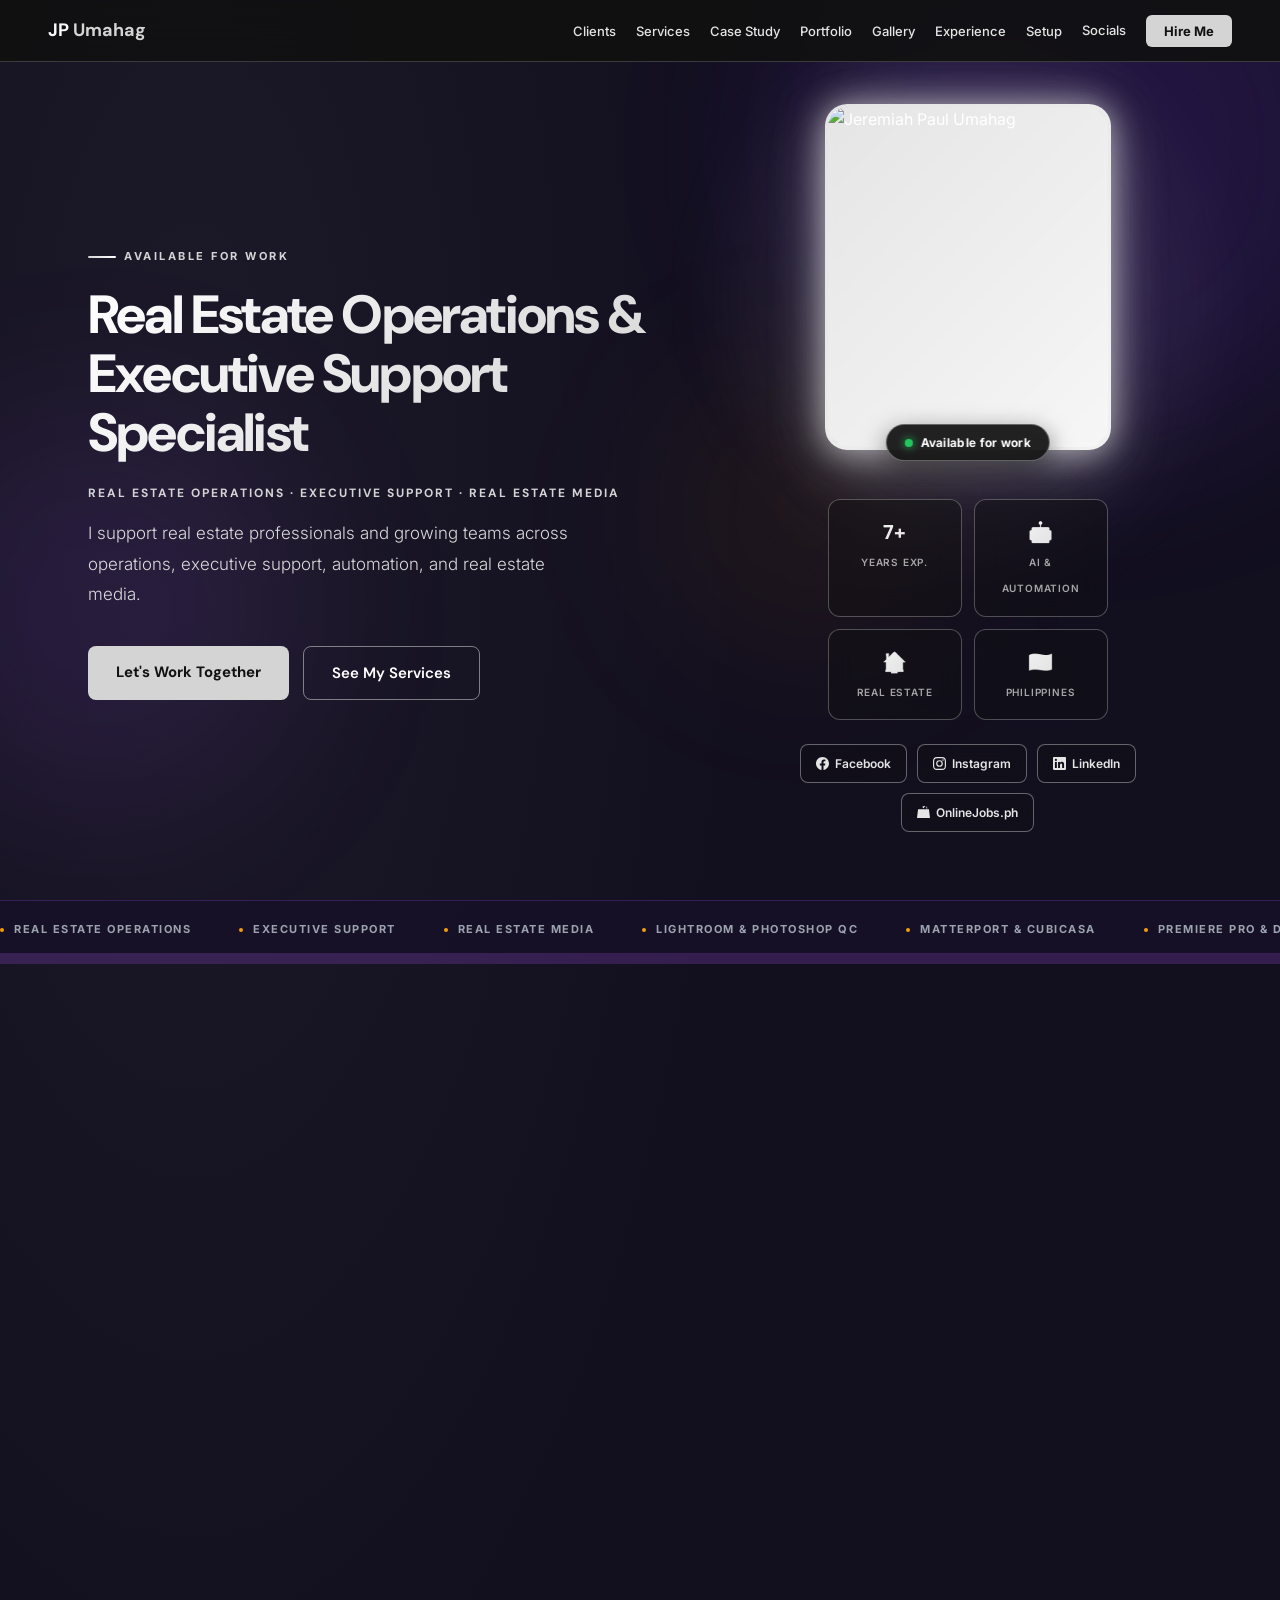
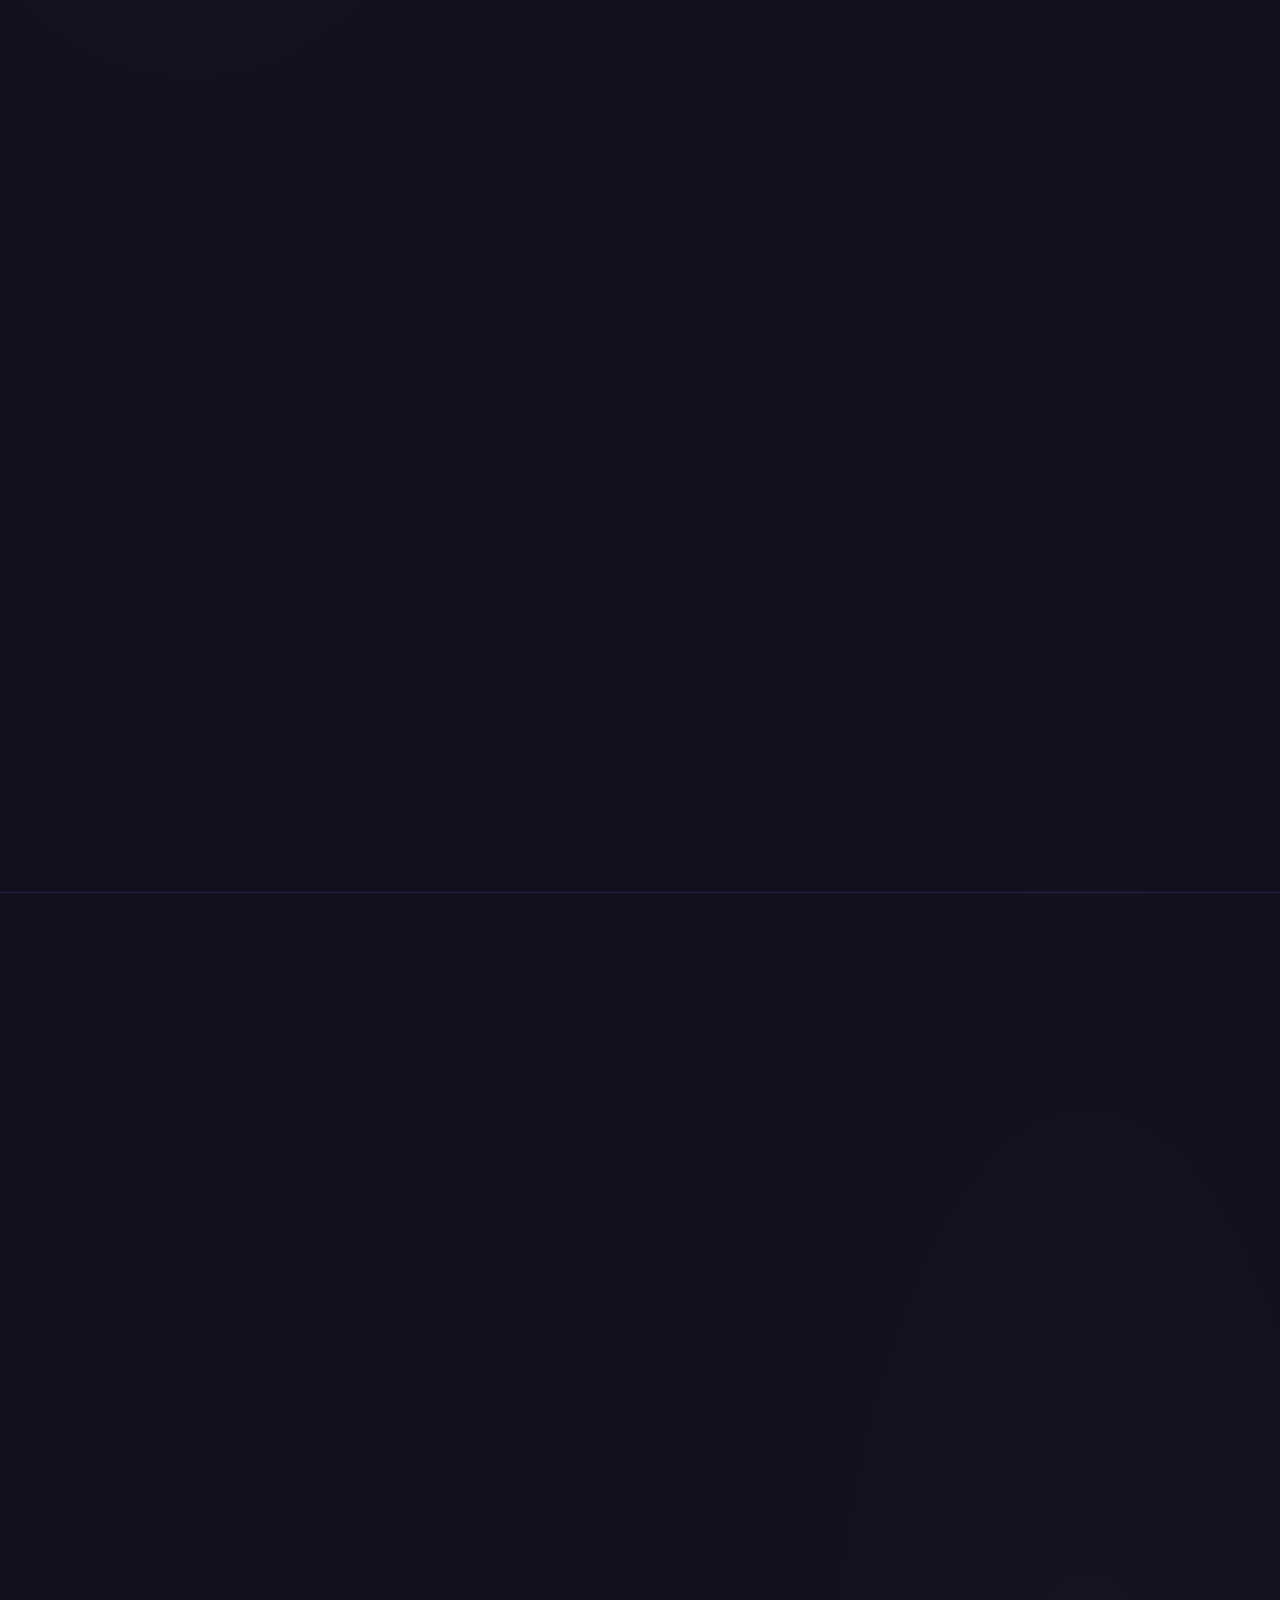
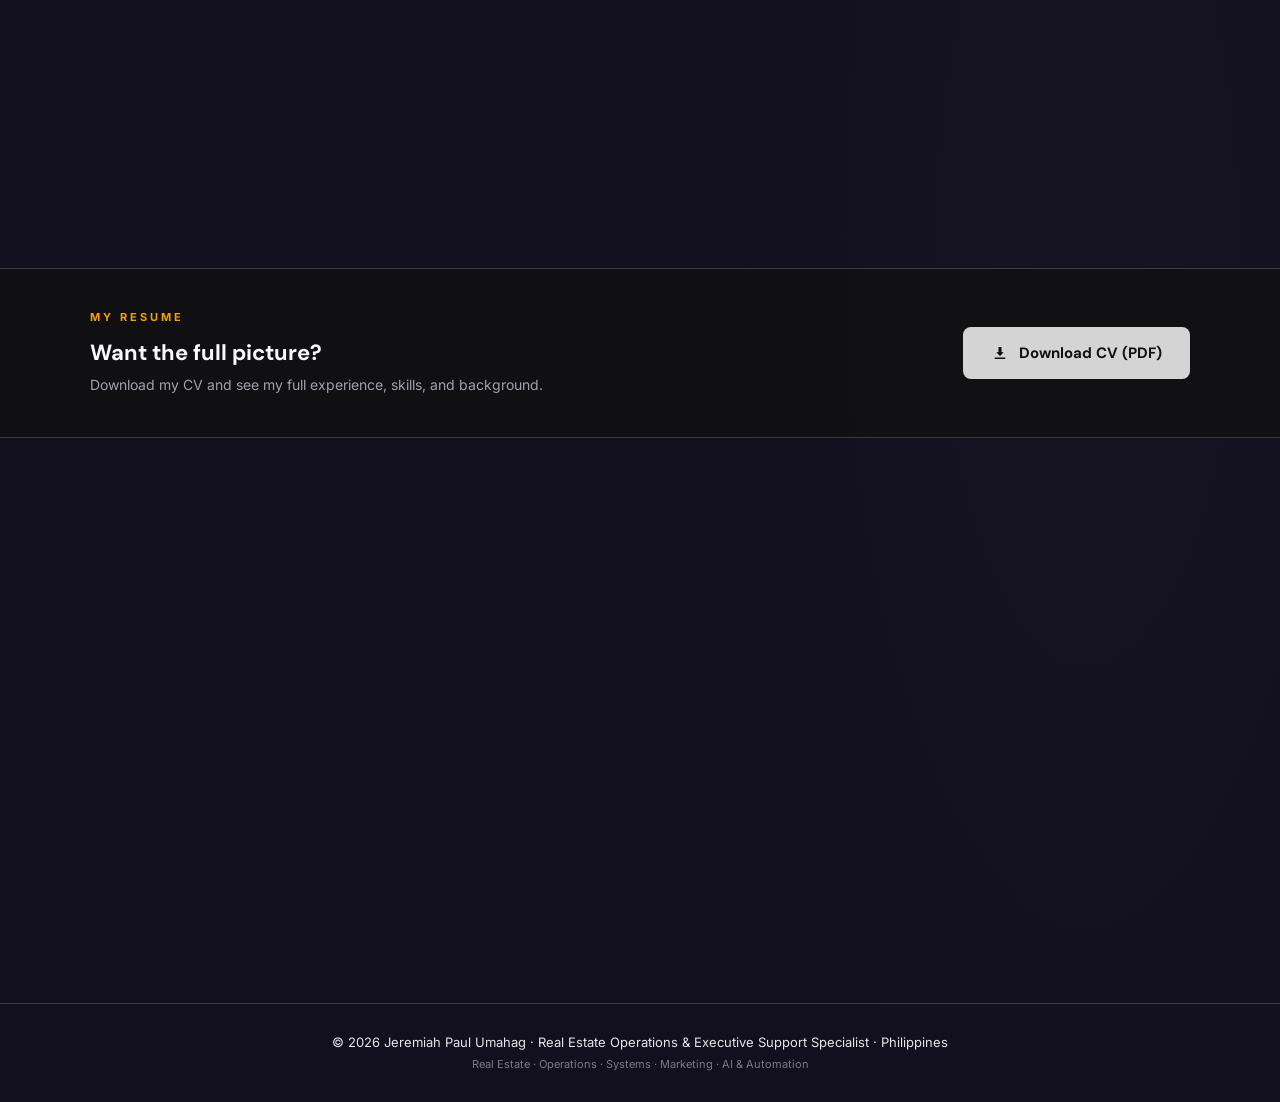
==== commit 0735119b: "Add files via upload" ====
--- a/index.html
+++ b/index.html
@@ -11,7 +11,7 @@
   </script>
   <meta charset="UTF-8"/>
   <meta name="viewport" content="width=device-width,initial-scale=1.0"/>
-  <title>Jeremiah Paul Umahag — Executive Support | Real Estate |<br><span class="ac">Automation Specialist</span><br>for Growing Teams.</title>
+  <title>Jeremiah Paul Umahag — Real Estate Operations &amp; Executive Support Specialist</title>
   <link rel="icon" type="image/svg+xml" href="[data-uri]">
   <link rel="shortcut icon" type="image/svg+xml" href="[data-uri]">
   <link rel="apple-touch-icon" href="[data-uri]">
@@ -89,14 +89,14 @@
     .btn-sm{padding:9px 18px!important;font-size:13px!important}
 
     /* HERO */
-    .hero{position:relative;z-index:1;min-height:100vh;display:grid;grid-template-columns:1fr 1fr;align-items:center;padding:100px 48px 60px;gap:48px;max-width:1200px;margin:0 auto}
-    .eyebrow{display:inline-flex;align-items:center;gap:8px;font-size:11px;font-weight:700;letter-spacing:2.5px;text-transform:uppercase;color:var(--silver-dark);margin-bottom:28px}
+    .hero{position:relative;z-index:1;min-height:100vh;display:grid;grid-template-columns:1.15fr .85fr;align-items:center;padding:100px 48px 60px;gap:48px;max-width:1200px;margin:0 auto}
+    .eyebrow{display:inline-flex;align-items:center;gap:8px;font-size:11px;font-weight:700;letter-spacing:2.5px;text-transform:uppercase;color:var(--silver-dark);margin-bottom:20px}
     .eyebrow::before{content:'';display:block;width:28px;height:2px;background:linear-gradient(90deg,var(--silver-dark),var(--white-prime));border-radius:1px;animation:glowPulse 2s ease-in-out infinite}
     @keyframes glowPulse{0%,100%{opacity:.7;box-shadow:0 0 8px var(--glow-silver)}50%{opacity:1;box-shadow:0 0 16px var(--glow-silver)}}
-    h1{font-family:'DM Sans',sans-serif;font-size:clamp(42px,5vw,68px);font-weight:800;line-height:1.05;letter-spacing:-2px;margin-bottom:28px;background:linear-gradient(135deg,var(--white-prime) 0%,var(--silver) 50%,var(--silver-dark) 100%);-webkit-background-clip:text;-webkit-text-fill-color:transparent;background-clip:text;animation:gradientShift 4s ease infinite}
+    h1{font-family:'DM Sans',sans-serif;font-size:clamp(36px,4.2vw,60px);font-weight:800;line-height:1.1;letter-spacing:-1.8px;margin-bottom:16px;background:linear-gradient(135deg,var(--white-prime) 0%,var(--silver) 50%,var(--silver-dark) 100%);-webkit-background-clip:text;-webkit-text-fill-color:transparent;background-clip:text;animation:gradientShift 4s ease infinite}
     @keyframes gradientShift{0%,100%{background-position:0% 50%}50%{background-position:100% 50%}}
-    h1 .ac{color:var(--silver-dark);background:none!important;border:none!important;border-radius:0!important;padding:0!important;backdrop-filter:none!important;box-shadow:none!important;display:inline!important;transition:none!important;transform:none!important}
-    .hsub{font-size:18px;color:var(--silver);max-width:480px;margin-bottom:44px;line-height:1.85;font-weight:300;opacity:0.95}
+    .hcap{display:inline-block;font-family:'DM Sans',sans-serif;font-size:12px;font-weight:700;letter-spacing:2px;text-transform:uppercase;color:var(--silver-dark);margin-bottom:16px;line-height:1.5}
+    .hsub{font-size:17px;color:var(--silver);max-width:500px;margin-bottom:36px;line-height:1.8;font-weight:300;opacity:0.95}
     .hact{display:flex;gap:14px;flex-wrap:wrap}
 
     /* HERO RIGHT */
@@ -109,11 +109,11 @@
     .pi{position:relative;z-index:2;width:100%;height:100%;border-radius:20px;overflow:hidden;transition:transform .4s cubic-bezier(.23,1,.32,1),box-shadow .4s;box-shadow:0 20px 60px rgba(229,229,229,.25),0 8px 32px rgba(212,212,212,.15);backdrop-filter:blur(2px)}
     .pw:hover .pi{transform:translateY(-8px) scale(1.02);box-shadow:0 32px 80px rgba(229,229,229,.4),0 12px 48px rgba(212,212,212,.25)}
     .pi img{width:100%;height:100%;object-fit:cover;object-position:top center;display:block}
-    .bdg{position:absolute;bottom:-16px;left:50%;transform:translateX(-50%);z-index:3;background:rgba(17,17,17,.9);backdrop-filter:blur(20px);border:2px solid;border-image:linear-gradient(135deg,rgba(229,229,229,.6),rgba(212,212,212,.6)) 1;border-radius:100px;padding:10px 20px;display:flex;align-items:center;gap:7px;white-space:nowrap;box-shadow:0 8px 32px rgba(229,229,229,.2),0 0 20px rgba(212,212,212,.15)}
-    .bdg-dot{width:8px;height:8px;background:#22C55E;border-radius:50%;animation:pulse 2s ease infinite;box-shadow:0 0 8px #22C55E}
+    .bdg{position:absolute;bottom:-14px;left:50%;transform:translateX(-50%);z-index:3;background:rgba(17,17,17,.92);backdrop-filter:blur(20px);border:1px solid rgba(229,229,229,.35);border-radius:100px;padding:8px 18px;display:flex;align-items:center;gap:8px;white-space:nowrap;box-shadow:0 8px 24px rgba(0,0,0,.5),0 0 16px rgba(229,229,229,.15)}
+    .bdg-dot{width:8px;height:8px;background:#22C55E;border-radius:50%;animation:pulse 2s ease infinite;box-shadow:0 0 8px #22C55E;flex-shrink:0}
     @keyframes pulse{0%,100%{opacity:1;transform:scale(1);box-shadow:0 0 8px #22C55E}50%{opacity:.6;transform:scale(.8);box-shadow:0 0 16px #22C55E}}
-    .bdg-txt{font-size:13px;font-weight:700;color:var(--white-prime)}
-    .hstats{display:grid;grid-template-columns:1fr 1fr;gap:12px;width:100%;max-width:280px;margin-top:24px;position:relative;z-index:1}
+    .bdg-txt{font-size:12px;font-weight:700;color:var(--white-prime);letter-spacing:.3px}
+    .hstats{display:grid;grid-template-columns:1fr 1fr;gap:12px;width:100%;max-width:280px;margin-top:28px;position:relative;z-index:1}
     .sp{background:rgba(17,17,17,.4);border:1.5px solid rgba(229,229,229,.3);border-radius:12px;padding:16px 14px;text-align:center;backdrop-filter:blur(12px);transition:transform .3s,border-color .3s,box-shadow .3s,background .3s;cursor:default}
     .sp:hover{transform:translateY(-6px);border-color:var(--silver-dark);background:rgba(17,17,17,.6);box-shadow:0 12px 32px rgba(229,229,229,.25),0 0 20px rgba(212,212,212,.2),inset 0 1px 12px rgba(229,229,229,.1)}
     .sp .v{font-family:'DM Sans',sans-serif;font-size:20px;font-weight:800;background:linear-gradient(135deg,var(--white-prime),var(--silver-dark));-webkit-background-clip:text;-webkit-text-fill-color:transparent;background-clip:text;display:block}
@@ -381,11 +381,15 @@
       .mob-menu{display:flex}
 
       /* Hero */
-      .hero{grid-template-columns:1fr;padding:82px 20px 48px;min-height:auto;gap:0}
-      .hr{display:none}
-      h1{font-size:clamp(32px,9vw,48px);letter-spacing:-1.5px;margin-bottom:20px}
-      .eyebrow{margin-bottom:16px;font-size:10px}
-      .hsub{font-size:16px;margin-bottom:32px;max-width:100%}
+      .hero{grid-template-columns:1fr;padding:82px 20px 48px;min-height:auto;gap:40px}
+      .hr{display:flex;width:100%;max-width:320px;margin:0 auto}
+      .pglow{width:280px;height:280px;top:-20px}
+      .pw{width:240px;height:290px;margin:0 auto}
+      .hstats{max-width:260px;margin:28px auto 0}
+      h1{font-size:clamp(30px,7.5vw,44px);letter-spacing:-1.2px;margin-bottom:14px}
+      .eyebrow{margin-bottom:14px;font-size:10px}
+      .hcap{font-size:11px;letter-spacing:1.5px;margin-bottom:14px;display:block}
+      .hsub{font-size:15px;margin-bottom:28px;max-width:100%}
       .hact{flex-direction:column;gap:12px}
       .btn-g,.btn-o{width:100%;text-align:center;padding:16px 20px;font-size:16px;display:block}
 
@@ -460,31 +464,6 @@
       .ei{grid-template-columns:160px 1fr}
       .g2{grid-template-columns:1fr}
       .csh,.csbd{padding:28px}
-    }
-
-    /* PROPERTY GALLERY */
-    #gallery{scroll-margin-top:80px;opacity:1!important;transform:none!important;animation:none!important}
-    #gallery .sw,#gallery h2,#gallery .si,#gallery .gallery-shell{opacity:1!important;transform:none!important;animation:none!important}
-    .gallery-shell{background:rgba(17,17,17,.65);border:1px solid rgba(229,229,229,.25);border-radius:20px;padding:32px;backdrop-filter:blur(8px)}
-    .gallery-head{display:flex;align-items:end;justify-content:space-between;gap:24px;margin-bottom:24px}
-    .gallery-head p{max-width:520px;color:var(--slate-light);font-size:14px;line-height:1.7}
-    .gallery-grid{display:grid;grid-template-columns:repeat(12,1fr);gap:14px}
-    .gallery-photo{position:relative;grid-column:span 4;min-height:240px;padding:0;border:1px solid rgba(229,229,229,.2);border-radius:12px;overflow:hidden;background:rgba(17,17,17,.6);cursor:zoom-in}
-    .gallery-photo.wide{grid-column:span 8}
-    .gallery-photo img{display:block;width:100%;height:100%;min-height:240px;object-fit:cover;transition:transform .4s ease,filter .4s ease;filter:brightness(.9)}
-    .gallery-photo:hover img{transform:scale(1.04);filter:brightness(1)}
-    .gallery-caption{position:absolute;left:12px;right:12px;bottom:12px;color:var(--white-prime);font-size:11px;font-weight:700;letter-spacing:1px;text-transform:uppercase;text-align:left;text-shadow:0 1px 8px #000}
-    .gallery-lightbox{position:fixed;inset:0;z-index:300;display:none;place-items:center;padding:32px;background:rgba(10,8,18,.94)}
-    .gallery-lightbox.open{display:grid}
-    .gallery-lightbox img{max-width:94vw;max-height:86vh;object-fit:contain}
-    .gallery-close{position:absolute;top:20px;right:24px;width:44px;height:44px;border:1px solid rgba(229,229,229,.5);border-radius:50%;background:rgba(17,17,17,.8);color:var(--white-prime);font-size:24px;cursor:pointer}
-    .gallery-close:hover{border-color:var(--silver-dark);color:var(--silver-dark)}
-    @media(max-width:768px){
-      .gallery-shell{padding:20px}
-      .gallery-head{display:block}
-      .gallery-head p{margin-top:10px}
-      .gallery-photo,.gallery-photo.wide{grid-column:span 12;min-height:220px}
-      .gallery-photo img{min-height:220px}
     }
 
     /* SEPARATE LANDING PAGES */
@@ -538,8 +517,9 @@
 <div class="hero">
   <div>
     <div class="eyebrow">Available for work</div>
-    <h1>Executive Support | Real Estate |<br><span class="ac">Automation Specialist</span><br>for Growing Teams.</h1>
-    <p class="hsub">7+ years in operations and real estate — I help businesses streamline workflows, automate the repetitive, and build systems that scale.</p>
+    <h1>Real Estate Operations &amp; Executive Support Specialist</h1>
+    <div class="hcap">REAL ESTATE OPERATIONS · EXECUTIVE SUPPORT · REAL ESTATE MEDIA</div>
+    <p class="hsub">I support real estate professionals and growing teams across operations, executive support, automation, and real estate media.</p>
     <div class="hact">
       <a href="#contact" class="btn-g">Let's Work Together</a>
       <a href="services.html" class="btn-o">See My Services</a>
@@ -548,7 +528,7 @@
   <div class="hr">
     <div class="pglow"></div>
     <div class="pw">
-      <div class="pi"><img src="[data-uri]" alt="Jeremiah Paul Umahag"/></div>
+      <div class="pi"><img src="photos/profile.jpg" alt="Jeremiah Paul Umahag"></div>
       <div class="bdg"><span class="bdg-dot"></span><span class="bdg-txt">Available for work</span></div>
     </div>
     <div class="hstats">
@@ -853,11 +833,12 @@
       <div class="tr"><span class="tn">RentSpree</span><span class="tl le">Experienced</span></div>
       <div class="tr"><span class="tn">CRMLS / Matrix</span><span class="tl le">Experienced</span></div>
     </div>
-    <div class="tfc fi"><h3>Marketing &amp; Content</h3>
-      <div class="tr"><span class="tn">Canva</span><span class="tl le">Experienced</span></div>
-      <div class="tr"><span class="tn">CapCut</span><span class="tl le">Experienced</span></div>
-      <div class="tr"><span class="tn">TikTok</span><span class="tl le">Experienced</span></div>
-      <div class="tr"><span class="tn">Instagram</span><span class="tl le">Experienced</span></div>
+    <div class="tfc fi"><h3>Creative &amp; Media</h3>
+      <div class="tr"><span class="tn">Adobe Lightroom / PS</span><span class="tl le">Experienced</span></div>
+      <div class="tr"><span class="tn">Premiere Pro / DaVinci</span><span class="tl le">Experienced</span></div>
+      <div class="tr"><span class="tn">CubiCasa &amp; Matterport</span><span class="tl le">Experienced</span></div>
+      <div class="tr"><span class="tn">Canva &amp; CapCut</span><span class="tl le">Experienced</span></div>
+      <div class="tr"><span class="tn">TikTok &amp; Instagram</span><span class="tl le">Experienced</span></div>
     </div>
     <div class="tfc fi"><h3>Productivity</h3>
       <div class="tr"><span class="tn">Google Workspace</span><span class="tl le">Experienced</span></div>
@@ -922,6 +903,23 @@
   <div>
     <div class="ei fi">
       <div>
+        <div class="ep">2026 – Present</div>
+        <div class="ec">U.S. Private Real Estate Media Company (Oregon Real Estate Media)</div>
+      </div>
+      <div>
+        <div class="er">Real Estate Media &amp; Post-Production Specialist (Part-Time)</div>
+        <p class="ed">Perform Quality Control (QC) for real estate photo packages before final delivery to realtors for Oregon MLS and Zillow listings. Check for editing errors, image ordering, and overall quality; perform minor retouching in Adobe Lightroom/Photoshop and route major corrections to the editing team. Create schematic floor plans via CubiCasa. Produce interactive 3D virtual tours using Matterport and Zillow 3D Home. Edit cinematic listing videos using Adobe Premiere Pro and DaVinci Resolve. Oversee project file organization, media delivery, and light Instagram client outreach.</p>
+        <div class="etg">
+          <span class="et">Photo Quality Control (QC)</span><span class="et">Oregon MLS &amp; Zillow</span>
+          <span class="et">Adobe Lightroom &amp; Photoshop</span><span class="et">CubiCasa Floor Plans</span>
+          <span class="et">Matterport 3D Tours</span><span class="et">Zillow 3D Home</span>
+          <span class="et">Premiere Pro &amp; DaVinci Resolve</span><span class="et">Media Delivery &amp; File Org</span>
+          <span class="et">Instagram Outreach</span>
+        </div>
+      </div>
+    </div>
+    <div class="ei fi">
+      <div>
         <div class="ep">2024 – 2026</div>
         <div class="ec">Confidential U.S. Residential Real Estate Client</div>
       </div>
@@ -994,7 +992,7 @@
 
   <div class="g2c fi" style="align-items:start">
     <div class="card" style="padding:0;overflow:hidden;border-radius:14px">
-      <img src="[data-uri]" alt="Internet speed test — 252 Mbps download, 212 Mbps upload" style="width:100%;display:block;border-radius:14px"/>
+      <img src="photos/internet-speed.jpg" alt="Internet Speed Test" style="width:100%;height:auto;display:block">
     </div>
     <div style="display:flex;flex-direction:column;gap:14px">
       <div class="card fi" style="display:flex;align-items:flex-start;gap:14px">
@@ -1056,21 +1054,8 @@
   </div>
 </div></section>
 
-<!-- PROPERTY GALLERY -->
-<section id="gallery"><div class="sw">
-  <div class="sl-lbl">Selected client work</div>
-  <h2>Property stories, framed with intention.</h2>
-  <div class="gallery-shell fi">
-    <div class="gallery-head">
-      <p class="si" style="margin:0;max-width:620px">A curated collection of real-estate photography and visual editing focused on light, space, and the details that make a place feel like home.</p>
-      <p style="margin:0;color:var(--slate);font-size:12px">Click any image to view it larger.</p>
-    </div>
-    <div class="gallery-grid" id="galleryGrid"></div>
-  </div>
-</div></section>
-
 <footer>
-  © 2026 Jeremiah Paul Umahag · Executive Support | Real Estate |<br><span class="ac">Automation Specialist</span><br>for Growing Teams. · Philippines<br>
+  © 2026 Jeremiah Paul Umahag · Real Estate Operations &amp; Executive Support Specialist · Philippines<br>
   <span style="font-size:11px;opacity:.5;margin-top:4px;display:block">Real Estate · Operations · Systems · Marketing · AI &amp; Automation</span>
 </footer>
 
@@ -1102,7 +1087,7 @@
   }
 
   // Ticker
-  const tkTools=['Salesforce CRM','Zapier Automation','AI-Powered Workflows','JTEK CRM','ZipForm','DocuSign','RentSpree','CRMLS/Matrix','HubSpot','GoHighLevel','Google Workspace','Executive Assistance','Real Estate VA','Email Automation','SOP Development','KPI Tracking','TikTok','Instagram','Zillow Premier Agent','Canva','CapCut','Notion','ClickUp','Process Documentation','Gemini','Perplexity'];
+  const tkTools=['Real Estate Operations','Executive Support','Real Estate Media','Lightroom & Photoshop QC','Matterport & CubiCasa','Premiere Pro & DaVinci','Salesforce CRM','Zapier Automation','AI-Powered Workflows','JTEK CRM','ZipForm','DocuSign','RentSpree','CRMLS/Matrix','HubSpot','GoHighLevel','Google Workspace','Email Automation','SOP Development','KPI Tracking','TikTok & Instagram Growth','Zillow Premier Agent','Canva','CapCut','Notion','ClickUp','Process Documentation','Gemini & Perplexity'];
   const tkt=document.getElementById('tkt');
   const all=[...tkTools,...tkTools];
   tkt.innerHTML=all.map(t=>`<span class="tki"><span class="tkd"></span>${t}</span>`).join('');
@@ -1183,60 +1168,6 @@
   };
   observeAndStagger();
 
-  // Render the curated property collection
-  const galleryGrid=document.getElementById('galleryGrid');
-  const galleryPhotos=[
-    ['05','Front exterior · Property 1 · Daylight'],
-    ['06','Front exterior · Property 1 · Wide view'],
-    ['08','Front exterior · Property 1 · Dusk'],
-    ['09','Front exterior · Property 1 · Evening'],
-    ['11','Rear exterior · Property 1'],
-    ['12','Backyard · Property 1'],
-    ['10','Covered patio · Property 1'],
-    ['07','Side entrance and driveway'],
-    ['01','Living room'],
-    ['04','Dining room'],
-    ['03','Kitchen'],
-    ['15','Front exterior · Property 2 · Daylight'],
-    ['16','Front exterior · Property 2 · Wide view'],
-    ['40','Front exterior · Detached structure'],
-    ['43','Rear exterior · Property 2'],
-    ['42','Backyard · Property 2'],
-    ['18','Front porch · Property 2']
-  ];
-  galleryGrid.innerHTML=galleryPhotos.map(([number,label],index)=>{
-    const path=`photos/property-${number}.jpg`;
-    const wide=index%4===0?' wide':'';
-    return `<button class="gallery-photo${wide}" type="button" data-image="${path}" data-label="${label}"><img src="${path}" alt="${label}"><span class="gallery-caption">${label}</span></button>`;
-  }).join('');
-
-  // Property gallery lightbox
-  const galleryLightbox=document.createElement('div');
-  galleryLightbox.className='gallery-lightbox';
-  galleryLightbox.innerHTML='<button class="gallery-close" type="button" aria-label="Close image viewer">&times;</button><img alt="">';
-  document.body.appendChild(galleryLightbox);
-  const galleryPreview=galleryLightbox.querySelector('img');
-  const galleryClose=galleryLightbox.querySelector('.gallery-close');
-  document.querySelectorAll('.gallery-photo').forEach(photo=>{
-    photo.addEventListener('click',()=>{
-      galleryPreview.src=photo.dataset.image;
-      galleryPreview.alt=photo.dataset.label;
-      galleryLightbox.classList.add('open');
-      galleryClose.focus();
-    });
-  });
-  const closeGallery=()=>{
-    galleryLightbox.classList.remove('open');
-    galleryPreview.src='';
-  };
-  galleryClose.addEventListener('click',closeGallery);
-  galleryLightbox.addEventListener('click',e=>{
-    if(e.target===galleryLightbox) closeGallery();
-  });
-  document.addEventListener('keydown',e=>{
-    if(e.key==='Escape') closeGallery();
-  });
-
   // Smooth GPU-accelerated transitions
   const interactiveEls=document.querySelectorAll('button, a, .btn-g, .btn-o, .card, .roc, .sc, .ac, .smc, .tfc, .sl, .cl');
   interactiveEls.forEach(el=>{
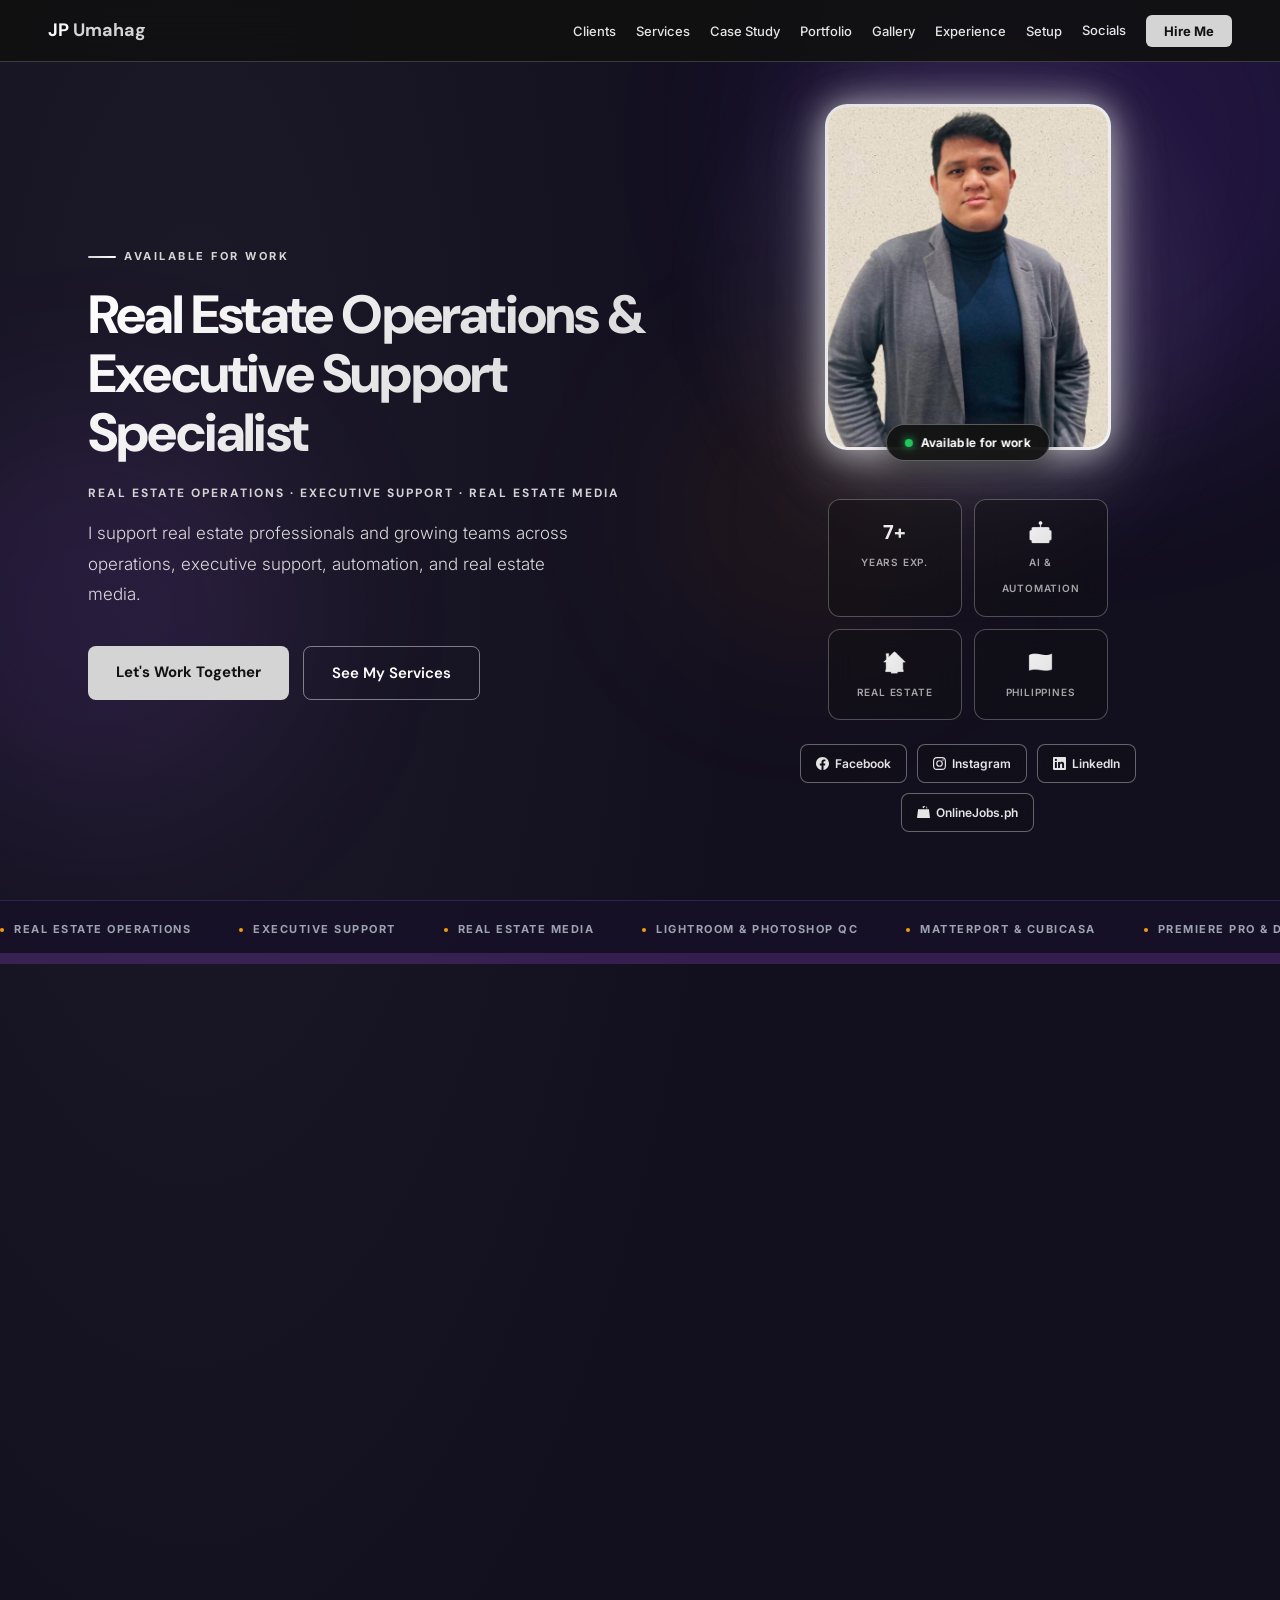
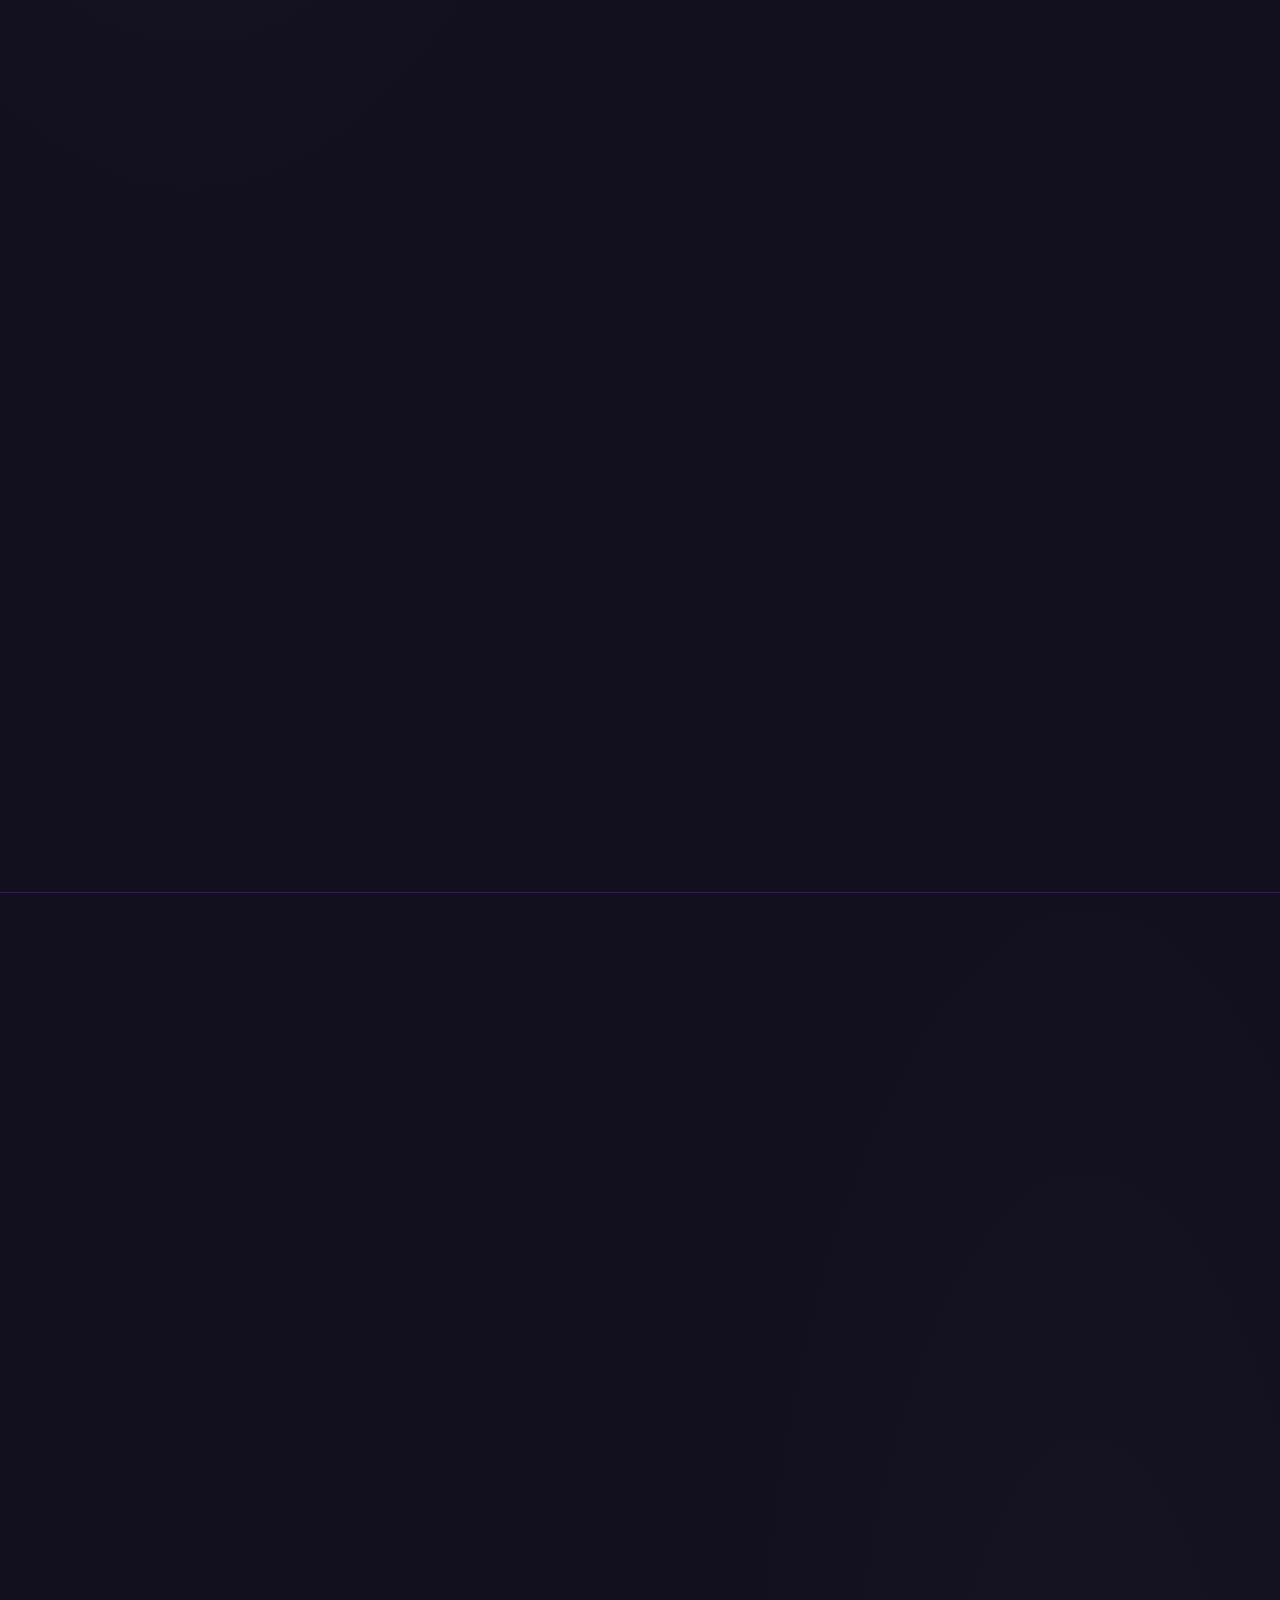
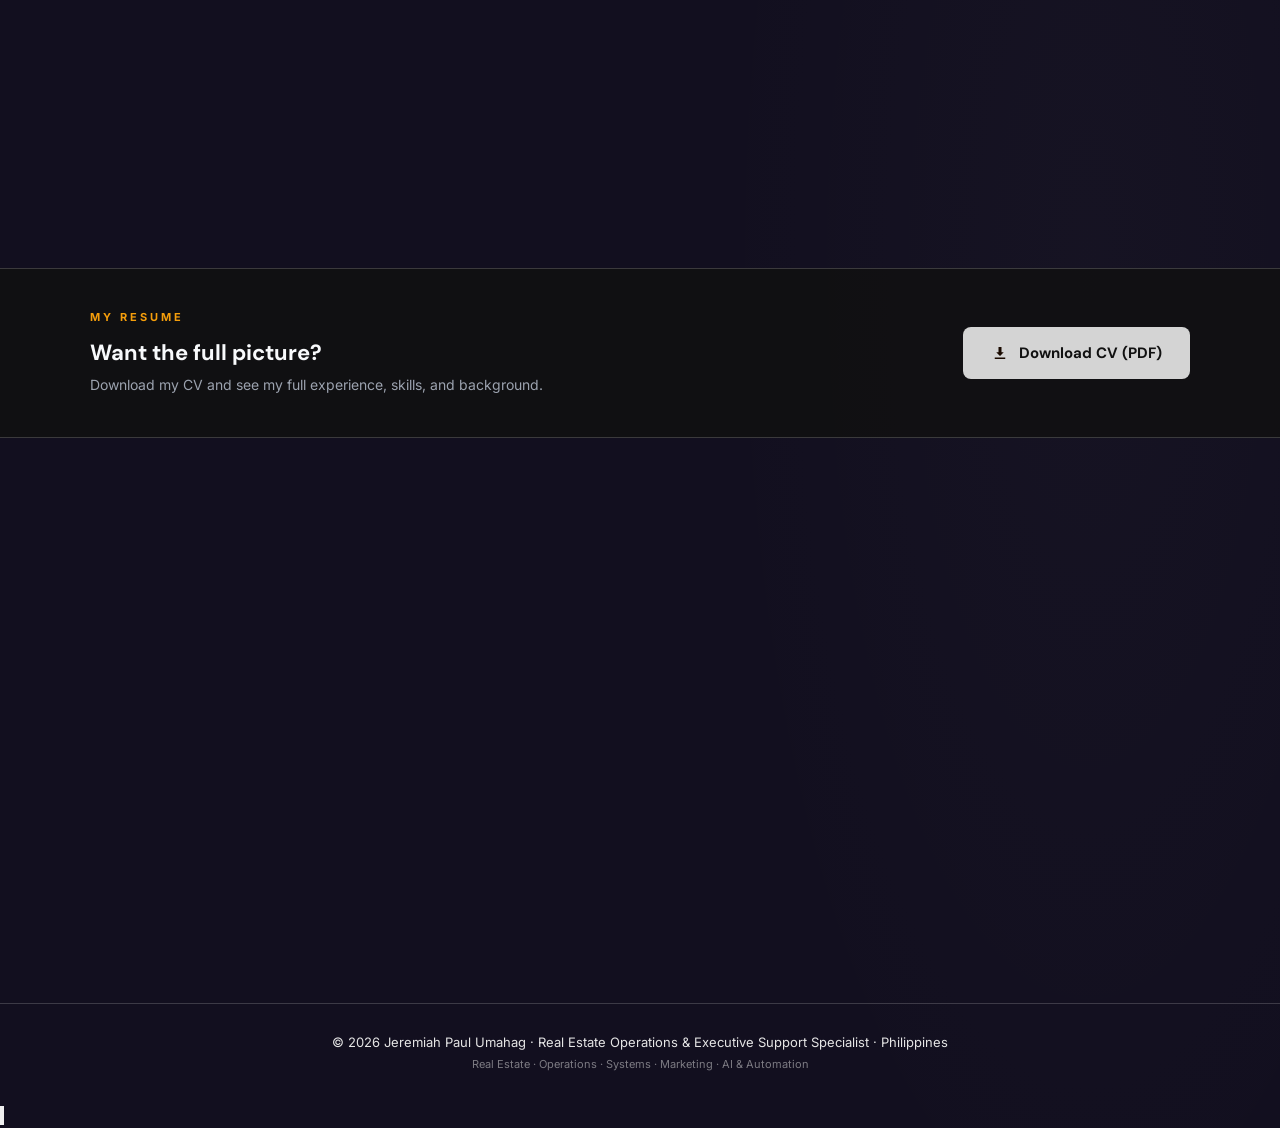
==== commit 051b99d6: "Add files via upload" ====
--- a/index.html
+++ b/index.html
@@ -6,6 +6,7 @@
   <script>
     window.dataLayer = window.dataLayer || [];
     function gtag(){dataLayer.push(arguments);}
+<link rel="stylesheet" href="chatbot.css">
     gtag('js', new Date());
     gtag('config', 'G-P2B50DGMSV');
   </script>
@@ -1028,7 +1029,7 @@
       <div style="font-family:'DM Sans',sans-serif;font-size:22px;font-weight:700;color:var(--white);margin-bottom:4px">Want the full picture?</div>
       <div style="font-size:14px;color:var(--slate)">Download my CV and see my full experience, skills, and background.</div>
     </div>
-    <a href="#" onclick="downloadCV();return false;" class="btn-g" style="display:inline-flex;align-items:center;gap:10px;white-space:nowrap">
+    <a href="CVs/Jeremiah Paul Umahag - Master CV 2026 Q4.pdf" download class="btn-g" style="display:inline-flex;align-items:center;gap:10px;white-space:nowrap">
       <svg style="width:18px;height:18px;fill:#1a0a00" viewBox="0 0 24 24"><path d="M12 16l-5-5h3V4h4v7h3l-5 5zm-7 4h14v-2H5v2z"/></svg>
       Download CV (PDF)
     </a>
@@ -1049,7 +1050,7 @@
       <a href="https://www.facebook.com/jp.iux0023" target="_blank" rel="noopener" class="cl">📘 Facebook</a>
       <a href="https://www.instagram.com/jp.iux/" target="_blank" rel="noopener" class="cl">📸 Instagram</a>
       <a href="https://www.onlinejobs.ph/jobseekers/info/2666370" target="_blank" rel="noopener" class="cl">💼 OnlineJobs.ph</a>
-      <a href="#" onclick="downloadCV();return false;" class="cl">⬇️ Download CV</a>
+      <a href="CVs/Jeremiah Paul Umahag - Master CV 2026 Q4.pdf" download class="cl">⬇️ Download CV</a>
     </div>
   </div>
 </div></section>
@@ -1062,29 +1063,7 @@
 <script>
   // CV Download — Blob API for mobile compatibility
   const cvB64 = "[base64]/wkTVrlQtXHTsdipVludszPnolu3unZ/aBFnVwLVIcHla7Y2K+fZGJs4oArSZRnF1HmCLrQB5IJBKJzMTg+cV8NBt8993zt6evXw6K529Gs5vB8Gp29PEiOz4evHh5Ovj70ydFXsC/htBBMSjlZ9XQweLq6ZOf/zCYPX3y4sPTJ89fkQGp86YcfLh++oTI54oBXGlyVg8qWuWcDz5M5XPfX1SDm6Vsc3CDv2r96/unT/46/FNG2PAsI8XwPCNcfmPDtxkhw9dZMzzJyuEP2X8PPvzp6ZMzCfE/[base64]/nX4j5QwpSZuoox+/6McPdXw/CTjSqqQ2e/h4x1w/CIhInWVs4Nwua5zEqX4IiO1Gjs/2o/3as5vUgoVZyxnjx1JoZmB7jMz0EGD2BR5XRey+/WgK0hOm0HZ8JzUAWPgSNo/t9lRPZxIcbiTP4n8diR5M8dbc/mjGc7ggSt5gQ+Xu7Erghxr8obFkNtRPiKgOMlLEgP1j/1AWQ3HWV5VB6JH5FzEQJ1jX6kem0Ln3WdH1XAlfzfyahpaKwoa9CC0VjznURnes++6oEqYow5DVZ3TKANfZ0e0kgOvNL22wM7EkTiCS5Uep9iz6vJdmp5l0iJpouxOygNGeS4eJcXJiOMFzBQHIU6qnDqq3c4kWfVwucI/ukcTDU0mLbrmMEOTlSIXUVm5kOK7lv/n83s50y5WSSE3NK8eS2RosmX7TLbM4tTQWlR20SLXhOWgrOVlgxNcX9yYb+eI3a00aldZhf9hnqVyWpUf//5cGvrPJac+TcAQg7s5+CfuvoKZ9jyjbPg/YPzP11PJ1BGOC2hKfbsBi4aybxPO0xNOqwatDJ/w39UZogecAJkqhhMy8goH3yIz36bKEMIRqbkrL6geUhfWd2gWrd3M6j1o+gHe/w+pvxl8Z/5jE4B6h+3l8lMML6FnUYVPv82kcj/zsNz0ZJTgSPkdvfb8ZLGaXI8uV4MX8pcTbk/waTlopN6jXK5uKC8Kgphc/yFMUtVDv7MKp/BS/tm0wv82hN74NzR0S/xk+Pm3TA6pAX5t8JPgZ72byoqNEgKOuQhmR2lB8Sgo2TGkELjqFIIkhSqXYaAGDkFgQ6KgPALrRj60L9zWtEMIWm0xuGK/5XyYWEZETqoYX39GfeJpIGlMlMPlCSoYpbzm+2FjDQvBcLYP4/EINV/v5/psuhpMSE3DByWv8kq7YnNCZRs5K0r5ySuh5t6Nq2oe/vH8/SvQyGfwcaGcH+h9EsP3707g685+tg1UCZW82x3VnZ0lAUTQs7ozJhcZOFMa2Cfh6gP8c+fSWPlLOhwrlnOajFshUWxSzDwdOWQlzIKBpZyaWoQ02qb4pRmO8G8t+VaC8SFggSMHsH7sDGRviYs/JhcH+IC+9dNksVq3Hj5Zyh5ZApDJEg1L+cpsldk3HiYrcOLcSjNHX5mixbHwm4W34AnJIbjAcXKk5u7XK3hhtFjqNspGGi1ieO01gI39OpfN4LfF5AowmskXLuWTPqjxvSRsMsvAPLIojcbTyWyCVAAqC2VzrSZfEPKzzHIQ4M6vYMAu5G1oCmDgi95To9kYaNa/gJOKZYjH0j2H761hfVLuvD7ZEAZR5yQmDHvOCx2BowKGSRcGdssaGHyp5UHySfsODO2cqS7Q3z/dG84bMZEXsaOm2I9GFido/l5q4eIgaeiFGONPqmQdOmRlBWEGKxToKYE3nOjKtxcd0efM9VBH9OWt6WgBe7Of4RJeh0fg0dwRZQcb4IaDjWs5laZ7Cba3lGa4zIhq4+/ryVzJk6HhWtnkEnV9YZEpN4SPKW22YYoiPJotpZqUxjKI+z28uCGp8tGH28yj5tYKqQE+2U1geFdgeA3TT1BgvitIKY7ZdwUvXsIfIk6Py+8K9rI5TimshEsMurI6Xy8uJTNQ9SwzbhVF3dgukF+x21QPwEMt5VEoebzX/xfjCeoOlLWVklcje1pOZINGTORX1afQj/eZAY3ooP0Er43vrMSp26fn8sm3avRACzMQnbr00YQrDZEiOxvdmKEwvfJHxzOLDKCPr05aD7ibgNh0utYeQEn/pSJO0SWxd22NcSDDS+vplXIN+q09oKLDEYRijmChmYdlBmrWcuWuNZ94DE8pEQULqUhkZwmj/TMQYMeGQwLGlVHa2NmWnwsjQks7r0r50rMfPjFar+7lfDlty4bh4Qi0lQTPh/[base64]/OqmiFFURGv7I4M/WYhjMJTMXWsoGE9g7GnySl9YT7NbxBJiNEosPji61KKjZxHR9g3331Wh+NXGhzkO3As6MK1CQk+lcKV/oVaUCB9f3dyAJblZJwwVwL5cixoY9/UoWSE1h8zYCZD0HXYGDYIwsGA1Gl1pprBcj7cwVw6/PwIhQ0whOEThZYU85e2IkjZTfRjAOPONc9gtMTNeuKy13NycgO8gSjRte1+AUiBD/GM2+V+yC7wLIpRlat8Vf/qHlDm6A0/eS9+c7R4WFcYKtDroHUgk8OT46dZGX5b48evvjmYoxg2BYKVnvpMCdvoYwIfy5c0jQpmNHVDlrY/s75WyvbbuNVZGSL4aRqxuroqKujkkj/77ix5X8c/rymBC5PKIv4Ccsj2CilDdofdzYZROspUjpPW5+q1a818pGviNvMnuTiPqY8M135eRZEHZyTGr5ndFjrqABcqo9LttgZ80xaUNomGqSeU261z0ki7NaNR4H6JrlFJeJHhyBHOnySWMo2zom1EEuTj00AfGCnOoHTo6F+oPvGWacneFfhRPFlx/BoK2MIaeqd2voBtKm5pHkGbT8DiUGOYWo0N+BYuE6mZFWn8OTtV2Du+YAbdbiEzvD9i2DlCCaP+Zq9co0AtQ1iolS0Pyr5AS7QjPcdJRb9wcwQAphQ0++RAv4XrpuAQqxG5jiaYtjpHqJ/Wt+dsfPJhhRhoYOoRVC3tkxERn+lOZFFRj+JW2PHE2GlWctyN+SRfiLtLGyI4uUeUKjWVa/cMMaXgBpJKX/gh4tIL/l9vfxcXkBtdKJQlrKASqdwEAzBGxB9tsjgf4eQU3jX4LYvoJE+nFX87ArK5TzOBAcZ5avlg+b/[base64]/hFTNi9AxozR8jQiFTr/C1tdaAzjQx75mHRUfSFNiupdPGeIvkIvTWRKnI+LaF6netmeidiaq+8455iu94bR95VsKGlWestBpJ0hZABOnCU4IFb45bndLml/8ojqeyoy+dnFoinG5p8XcbMi/OgDOOmnZDHbvce+/kzI1+M39K+wR+Fi+O66BZBiw0Bky0R7UqLxs9y/Nj3h11hkkp1URRRNZAvE1je8BY/qgpwq1JpMjRY+pxMGgDOuWq2f5N09gMZ++nXOXoeaqzePIn1M1Ji7sWfJ5ii7Aygzfh+1npTN4Nmd9cmUDTaawaWuVFE+mYRy2V9wr0jEbb8Fqu3av/F9E2O6OaPNpmZ0zOsmr4X1kDSUsCf0CgjfHM8OG706zePe1xE9uaQSioj+3vlLm9AnkBI16bADjGq7YfkJeYedtF6xQjEN6DA/odfKCQvYYoleFLvHUGrm289QH8269B1FR03B4CF8STEA5+rQiie0hVBFoJ+w0RaB+B4BwZcIGfuQpvPUfKkScXr3FLeZNLhn89cUkl6R+KSw0BPRqB5nFDEzvw+IOMAXaoeyg+e4y2IH6wsORR/FJzg/IS4ma3DqU3qgICCEBn6CQNpYU6BbUIo9JbKC2tMa/7W2MGfN74NWnIcrWF9WmpbGrIfdgi84VOecDEE5XyMMb9JnUZIyIgAUVnQ9zZaEDSet3cOEOeQTZTKwhZPZQ2ALsWuYh0YH8B2FJj8Tg/r5D6FpOAIVWQIXqjfPgTfFXsXSBH8QEV5NNq6gTjVJZL97zfrO4pDApIyGbecAi9PSybuRTbCJe9mH5aUL6fT68NVchptKaRzpWLglcsURgcLfIqOu1RCDIsMlqpb2Wi+AHWPN4gCRp0eyUdiS46VS6RESHrUq6mqvr42/jslTFUdvApSV4VPIJRqniRsswJjwJ5C7b8CGbcWYZ5Z/LbTYbJoBVEIslvYxAIvPE1DUZgOHIawyhRPAUhTRTI4AhKX1Q4nFf3ieDJ9TLpmyZWxGH43QTK+z6jkHmDscOVCiLGuysoXjO5z4gJCCbSsLrOMNhQfsUHB/AMPj34CCJwgdFXEPJl2sPXJgBobMOTUYJU8xmmLMr37+Szg8uMqm94HV7Xj0JIC4C/hQecFGKT+PwMoKM8Ini4Bq/jo2OLqXpsZZH+rB97ZtA+BbgQDYfiPlhZQkeXcPuzQQ2h32CsJqDlPTeDBTASrV7pcBGh4G0VqYN8x3jgjHCPUEQR23LYL5Dv6wwDSS01gP/v1gD7qQlaSjUhNfamv95j+BTIc8yaLG2nK0atMkw0lfe/mM5GKh+kPBbqGWD3dVZjbyLtD0u4lyOHEmk9Ula4OA2Tswtjg9PBXhll4emJlpA9v+P0tFdaUWx6CmKUcHpCuQsDucgYG+rxQbWIXWYM5EpKjB5DrBj+EywXYm0YlLhxRmFCoyCOFHSHfEOpRngDf2Ir+Ag2pXQh3MVrlxkaxziSGVV33SO/QEI8Cjo2hR/43AO88QwQx+feoJQzqsiYA1LvAJ8rzMCXDzzzoKIGZMSj7Bwa8lUm+FNMQwsg9kpRUnkw1fOynaXHOtpWcvKuA3ppG0defcmo0EOXFR7/9Tg3QB2XbjNcaBnOaS1Oa9UT2GM+ww2ZeBcpQbD47cpyU2OLqTLyJz6s5yhaKQpcU9jAb/ATMdC0EM12RChX/CF7r1WcR1rgKiXRAIkMarpXDH1YyRCsYbibkqF7RdHHlEwQo9Q2cBjIWyu3TuJWdmigYM2sfH8PkzfK1A9qRMm7aKDcwmtvrJDrIWRk2U3/r+C5ezsi7ox6eLBDHmuFze3PF9D6vVI+jKkhvV1n/MmOAETgsxnIqHeQ0C/K74K4m2G0MWTMAHUDHsc6Yotq0SnN3VSPu+YansIbrh+07fc4ha0R1S8gB536dsoFHwO+f4U+amPtEBmr5yv1xfXfyoK7Ucap0U9jpffJDn7KBPNnwcAv1RVt11dhdWlk1Me9I1RUCz5YbEGxNWx18rdWytz8tG8u7CWnlG/UcMDVhBlortPxNW0as8J1sD/zGDENzTxjO0uiSM3bUxKSObUzj1MBiICT4lTZVLQAN0ikq5JNF3uFwgenC9YUedXsOl3sFTIdmS7CGCWeLiJAPi6zymZq8eH3kIP3w+RGJy+/sUmYKilFJUytTH7nFJIsMIlylan6aSrLtFHJFd00cUj2MCkYnYxKL3FqMLI5p4iSS4lZQIM+EjYtWPt8/eRslfYBeVE38HNh0YD/KjlzMs68lDV8/RpzmiezG8DXZpsgHS4hFdEyWVl4ZQ5c9BIebdozvuRSeHTa0NEOfvz9tSqr6pAErOeDB+zCW6D5M+TFIU1fB/ORSs+zWeuu591jin4geozZaJJZijlKOr5MVFK7zTWd2kzRe0yL0vmkKpk8kW6iJYWKPRGCk+mmvWJCwrpJdlUR8Js/TjftFS8Q001BjFLrpjAQyAo3WsHXMO1B2NUyMO4n8yubkY1pmiqPzw1QPZgrSC7H3DMc/V8mINbw9Svk/Mk3vlcFP8XjdWJUqQyuYdMpoBRS1ROSMi9irEzks2VC5HUVAyI1yQ2wdL7MWsz+dK91Jfx3anRm8sthPvhs+g/dnLdmUsKn5y7b8go6aKZ7fr1AzTTAPEldKsCAPkKH/+F1rGBQhTeUXdquYdHOl7fT42Q8mJm5Q1caUJnRNnMfExv1fHhnHsUaNK6WxziVHi0EhFNEiEqmR9Nvi0G5ULazS6CPbbEwRqn1aBjIz7e+SkJVdWvLg1xmdbBgBo40zO8fzcb4A8eyTno/akyFDyi/tDKtjabP4N01VFEKGJV6rv+GBsVxYHKmF5NP65Xa6ccsbJfND0ZaFRj8K6NY1QvjyRfc25+M117O/[base64]/BUWbsy04OxQrdUGypR3+l6RXhzPXYtdJp2pUxgZEDZKOHVabJFETplfEwdIyx/79cQUit2+Lpwa8KpckNyW1kMJwtTFg3H2hp5Ae/[base64]/lkty90wAgGY6lCcaRRzu9OnM00I6XesjBBGCqIB66DF35hwlIwigMv1wU0bnY2VNsqdsjGb7iQIP4MHP2F2meHD8RJ+fdJg0i4oA4berS0u7cqdmahN7N0xMzgA2CA2H7GY5bMDtRnEzviRQYhwNdmO1x5FM0TqE1tnJMj8dNX+xUvKn66UDc/yghDlZSqMXEtfmyTiePRj5FGtYgfa2xmojcrTKjBwZWtrlbUFTMbQnBjI/5snN9UFSIzqouULnKqy3onWa4s5aVlleOx1rwmYmJ0c5U1ZjMlYZgPLWhORYzmZDow/ZYKlb216SB4rA7sY0sljFFqHRgGghEtrbjAgQ2yQwlc3MANFTLj67iB+aUGttqvx5AcEwS0sMpFbUhe2lDDqQ3UU+/dwPMuJBJ+sV+tVFt1Bv8/Z2YDGce4QVWt7w3Oaxsd6YU96l1LFUJZejEtoEQH/4QhJlAjF5Y8VYKTNG506pAdoX7Zdpz+NkGNBt+5bezB0ruY2oubYZXY5hUc6RHTGePcavVEIsLLBuo6ppLD2NhJvwVBBYfDsHYcy31sQYQxSj2Ww0BO7fytYrXGdgCqCPOVGUhuAI/vbXAJDpqpVxjTTi0PKgxGxGJIvXgQtHaORDegeb6GdnUMoVAxayjUy8xU5wzOea3hsTSqyj2KY2Lh9MOR8GdUQ4Adpjr2pmWc/[base64]/EAqm4VG0IonIEe64RkSZyQOlfGOlulbu5l6qRiB1SnPgQ7agE5rd9kxxYLbuvE33YEIRdx2fdMhYNvcSgxL2tNnShj1l12hdlexenAa2FCzbXHzq5mr1qY+S7BS4MWvK3y8jyH1jzTcNupgA/KE2gMv8942GOZeD0HhcpTaYGI5uI9uKcLAcK7myblvbingxilNkjCQP4M/hKM78YYaQzD1jmVVAzPQYLemjSnC5tgo7OTQrH3RKcmdFKxUNAxwWHVTg24UW5vk1/g0pX0qsYkGIy8pIfKi2V3weguIUyPuFC8uUmtQmxd2setzQtYW0RtpsHSOuRvVTaAThpY27wzbK2TKaESYqn2gvtUt/IebB6CSzzQ+WxVt8VQLghS7rBfWYeTe2Npc0sQzZXNZU2eMMWFgNI7qeQ5NgbTu2uhis+uu/e8D29tEKHEGiEMA9OR1taHcWd8staP4WYb6/dcDKwD0SRzeLsn8bT09m7MTHlOWzsO/lT3vZJy7T+58V03iNzP99ZR81n7X53717plrTfF+WTgoVeZmS+nXq6MfOwnZMUn4/BZtO/6E/XPGR6UaZ1ggMCJ0pZgo/7ROlTXS4OM7+Q2bqWAl9uRsTANa1XCO3aI8w+r3lipdLY06ZBFAemQYbFJFLckYNM7BmNinYfa4F8p2g/[base64]/[base64]/0f104Mwl76m4RaoKSaaKISpcburzpNGR1scG61G8UT2Mz7knw886KEegiHYAAvajg+Z4uFDRHaYGgtYV+ThEqdpkSH05wdZoRzzrYMu6QjnPMSjgw4SH/yKjp2eizZqnY2wgQm2N3qAmuiCwgoZEngLGRFpEi1B17JtdkjOzC4PN4rpi3sgIUD5HfelNkraiXmgQ1ilNoFGwaCGy1uY2NuN1rc9oouyZPGQyTNfNI3xUROAywK5HUqIHVe0hgQV2LP7VXNVN2k1qaRq4+FN/[base64]/[base64]/f8xtAlcQpNsv1QJMxSgQr6ZlolLCdV6nI2m/lQduYbMyPDNSrnrbD/GS/ftrRnUJz6mqMutsLFMDN9nxEQ2asGEEU1lbUKuzjgHByFKhKo0n2oMnuOSOMR02wWxNK1chItGSoMKFV7/8FDUk920lEGJhdUEZTCdIFCLM4Xidnqmry7yIArEVG5MtN2ooJNAvSbQocPchDARyUCbj8Z0qXZLIIseKRD1TRStcZoSBnOHO3DIzJ3akAckrqM/RM11y3ojTdWIL6kywoFcqyso6J1GgqSgrGyjQdqChRWuKi+x+SaoZbmCGgXz8M0hhqi5qKsgK7JkeqY/i9OhyTolckbAqpH13ECM8F1GCTD2mRCLH4OCovvUDozXusUVEDqNrIBTvAmbeVLXauMDNtkSExXz7e2WAhvcaqDTGdt1q2CuzL7bVEEIo9U5DEMYha50HqhCTyt1/Zqpp+yUY/VKWAK/SmExblTk7RdnGKu/UlCPfXi+zC0UXzNQkQjExjKqWr8wXE6xjp6t2d8n7FyzhiibQpbYC+2i6lF//[base64]/[base64]/YfToF8x2NbsmUeVVCBRHi1V9BdrvI2Y+4wLo8jSmKjFAejkkAguYkCuVfYvEpZsS5r1ThOE7Uf7bmY17wPIMhqOiWYdzuotgFNRxxoowB8BcmuHnJt/EukmLmppi/dNnWhgs2ibvr2xHejOCcUBmawAFbrLUtEZW4vtVaYkuDaseV7svjbcq2RDZG0Yxijx2jAC5FzF47UOOtZnTrZi9Nx5lfoEU2KrLWJNEUZNTRFzwqYrKhIqYHJtC1Mv7EHYLqrzRh39iZWGmCnIaREKH7PqB3YgUre2kfl+QfVu84rA/kFMgNgrnqZaFOUNxPxFekyfi6sPvta2BCGGZ5usZrbGysZJ4/7RslN12Lfhaqj0TKfYyguAuFbn4OrmXNkdd96qPtvXRVdQ4ZW9+Qtc+wDvvwweGOyOSZXX/m4F674dJevK22zElpr2nHRthKG7OjKJInKkakw2qmOaaK9qLUHNWBG5BN9ZM+5VaiCiGcMYJdaMESBYN0qXhHAHSdPaGxSj9vnVqfxnhMLk3i/thEizOQwDwpgpIxjGvN5RdW46tDBnoGeaKI8yDjOQuI7NTlRHhjAKpl7PRDEG3tQIEDeN6gJjaWDyegvMVIRxzBeLAOkxTwDSPGjvsgiZ7lEgYxuO6IrDufnXpfeEA1STRRiVEQ2QMIypzusokAdvHqaVMhFQoO/coe1YeyhRgE4JXrmeCS5rSAaIAPHLCybyu6E7s2eaagLJHVFRNjZlKqd0w+GMlJ5pagTUv4gKpgmL1/VUU2aj9EsYA+MhCsSZLtHswUS5dHBeKe1bMhkUkY8CGdvRNlcySojxPJKAuiVl0o0k1lBIxuiZAY204qJA3LJQnfDAiLfWSZXYQgkktvRLJqc0F1Gh9quJJvIdluA77Jkm5QWNAEGHyp0pvNqxClKuVaFEAEu30IotDtMn2osaV4g7Llb7SLQPY5Q4/C0C5K2tW+oOPHFHIKUKucDcj37JBCBNDIatFWqL4+vJy5YqbVcn16XSEwUoFLDY65l6QWBpEgFyZ867MSnineKpz81JhfYsHf/cxUQpHQ3svPbLBUjpkAZnBAh67+5MddKVqUnq1bxVUZhpUIFtJNI3vbwAizcCxMq6Pgwu0TplG4uTLYakNEeFxR5oYDsUu/DrNLOH0JG96xi5zfwSzOJ+6WVFBSXnIkA+Kd+1OWvPamcVSZrOImMci2f1TKo075soqbqYdCJQogTjr2d6pE0hVxIxelrTqZqAEsVP1BA/[base64]/glo8yUmyDcc9gk24wrITK+XwJ5BVHvYRhbtmloYY56SBQXj8ex9UtqTWHbMQzDlcKxBzSh/[base64]/ncNhWqKPmAQxODhRSgDWhguDVBUMbiBd3hYIS1aTDkPkemWnkNNSbObzKijgEeIJl/[base64]/6BH9cFRh9cmuTsYwHEymQziJBs7u9jJnAfHcRxhHdvjWyYH++MPq8julmSWkpGK3rPAalqKrOJHVhXrxuLk0f7F4dnkhx8e7e0+fzIRj14cnp1Mpsdns7f7zY8/Th4/2Z38/vCBaAX8L0g1EZMuvrqgJpfHDx/8478mZw8fPD54+ODRT3ISWuMnBx/h+0Eb5+OXxUROrGy9mTgTf8VMDj7H7z7bd5OTq/i9yQm+8/nds4cP3k3fNDNpp7+amZs+bmZ7+jy+76Yv4f1+fBTpnxbeT+Krnr7Yif/x6fMnC5/vjn/z5nV8DvkZqezg60FjMpXxpyfN/0wOfnn44GnE9reHD753EvQk5BnwXgSbZ0AG3Qa3OAWIHAFPRCttnLajd9N/b000KG/dQNTFZSgTfQdTpKbHOGVX183MT+f4fAaPh/HRTK8blz88hwnBf4EpldOn8dXlP+u/[base64]/xm8NR2wynWxlOJ1sXRbg8IC5t0XVJcMpE9ptou900kZkvGjAuzhsl4q6JWk6ClnPTD0ycIOJAKmMFGl5RRM6jcYAoARViPGyi+kag8/[base64]/[base64]/M7FQRQhGhDIagWCHNi6yRBTz+oVpD0M49hPBhjdx1KVw6cMTGYVEmWiiPg8jJUEqUijRQLPDxpsr162bK6Njy4iECLZo/7dN6DvG8W9zEV4j7lATHHfQgiaD/h9plCBHHXsQsbzuF1b2RwRX+iQnK+MmQZNXqnKCJcwQMZ4NcrI1ECto0ikcXogeSKHkQ1Qs8cV/RAqzVExsjcFcQgwXRlcsRy4KryiqXAFUEkxQeWjfkkaKdM5P19YAyR8ygaAzjczZmMciUCOIF1YSnIbFtabWSzk0kTKmVb6WpDUh1EsEj9IUKKdRwymTpKawhDVAalo8FOMsNpZL2B/bJtyRQZ0+RcMobfsJjlmwpfMSl81elW69qgOrOG1WHBQMtjtDi7ADqbI0xJGBVsawI1AKZ4kQr+HvgjEvGkjgK+HwJBOJX4lHYdrqBf3L1dbZg66pGO5JgvsG3moJ+efmIiaULryJnlwmVFa0lGxBVL+ddLsMNBKv4YDHKMBS27yCA6X/kibb62IjDCto6ELwG5wBe2MJuEGCVB7wgq5JJ9aZLbf3QNHzEpHWPtGkuQC6HFTDdB5DNGNUaIsxClxUS2mXXTr0xBABMk1JJwwST8bssfBnCRFzeMAnQ1ogCl8XAHAYo09hoNtZGqd0Xg6aTRkrfqQ7SGmHS+qg/ZBoLE50Z1yaY4yyF0EUUhYmRUoeDXgiRUxRg3RpD3Io33jYIC2Ij0FFxnfBljOUz7v4xqzdVGGSVUUSg/NkryFrR0rtWVAXUeqoDWAMJlu22U5crgSC+h4q4uLK8xPFWkgVYKyhhiw1gHl+8ctYmmlowpSqVExCYJGhcgabmoRbmkTpi0iIo2S6jMjgrSj5SqvGq0jkzY1/8hT6IWOWo0W35RRWvbUyNgLGUxdt0K5uSxzrlT5NMP8A8jfC4P1KdATFW83tF4c/gqSiOTDOq423aVEekogxA4IFYwLg+KH24GmTvjumHQZ+RiLrxGwUGMunhN3N0pvGiXIdtm5D3v/tGo0LuIqkvfQ410PFgBTLpJhw79t6pzEHyryvoPAmDK8NZLGuGg3KMqJCNCKyiVnreSuGZfBy8fFw6FlSl2aYykF45pwzTGYMymSAPldOTHPswnWEXUOAG1r3XX0ilM+xEmjxYJala3cIIMFBG+RQ2FX5kPWdfxK/+BmoyuQ2firq8kdT8605txcZjJVYojZ4ochIBHa4hRcEUOHH/kwLjWbhg58DUiB6XxMEYOkFWKNMbIQXYzdZZq5Hc0p87YAwkO3c+amGXU15IgMZoZYyAhS7wyCy73/yZXjk+5SSsws1sVeLSYNUUjq/Bc1o+WR/bplGc7LeMChHCqYox+MbW47EdlIDaqK+MJqrUUjYtlZwbtQxRL1OpoKHNlv7JLWROqUgZOB5RpIJhRCLMnwOSsmlbZytiMxcx5kQaK2Ojl3Ay2/ooiGs2qbGHoHPvjKokXthWVF1mLDrP7BD9j2TMay8renQNk6mhMceE1KV9VFa/p2kDRGLfV22E/[base64]/dDkFt1t6Ic2+KIuD3bMpFd2G9zYfySp5O92l6FsQexpFSY4a2KHSrkIVVdJvJl8Brw5V8LYeQ4KZOE2CVLKx/[base64]/E6BydSq6IxMycU/[base64]/TGSxhFPLhRpOhPmtc2Ja9h0G+9JktGVyHsClrTA1Gxy2x7Phr0rZg8lQrjDUA45Tn8tf49uFdmB9YeGwXviFncG0/pb6k136i710FB7zfIT7+Cv8wGSgiPb6mOpZZRjZLZweHAa2kCjAeHpfm5/bNWrRn/KSaqk+qUe+GIvvGzyOYdzjIVk5xjg/DL88HrQ6TnOdBzzORD6Alev3/gOVxjZaX/buJQW/pyxzX8QzPo2MNFar5aNkS7zmANMktUtcKqPnzOdKI6FfEYGBbV/gP+JsvYUmgBvuCzUOOZdHxLwvEEQegybIJQ0ohY7LSvI6Ggy1wXmTJKlM5PAM+kQwhRUioztfG0+ATmMkkXScCd2y09zQJ5+MWczFctaVW4FCXhUz1FcbQi6Xqoi4wmJR7ASlB/[base64]/NkKrkj/[base64]/uMlXvJ73n8Bicq1cNLqqr1y0ueiVm39Ol9xegsa/nZ9xGV0SKyjrIlMST7ARRG7neC0yXjrwfn4KSzi/5uodZBwkxivDMx56MVMid3SJ3VuxjyJbtbRy5h6AObsGWLohAl3Zm/klV0MVoeCAcF1c0EVHkdrrCppBYvfL6xtGFaK1aGVtlak1lo4SRBDUVQOWMVvu2VaHFKXLkpBA2X/By4bPhss8rqKGhK6e83QjOJu1L9Gvqgs2YC/h2rs3ZLGrL5wR6xZusLKw9yq+pLVkO/BpSDXCdVxQ2zUAby7YsvB+jUyzZVu2agsjJ6EN3XLCBW/FtlYP6dhWqvgbrRbdBEqS7eTypPTpG8R18BQYZBcuE/8Znl7+egHPr579c7NZLYxQymRwbTrEDeWkOBLo8rHxQDa0KUoDgQhV9/9iShTGsDcdyH7jp/+M/4f/HkD0+WncFPbAqd7nG2IXQCIXx0gLZlHmtmp+JFcznEngNJ5QWR3NG5ChY5CgQ9S5m87BEkUnWqVIkpvzwjIRuAGeJPL0CjBdNzODwPBhwwjYKuHgWtNVQwfJiiG5aA1JZ3PZXqUjBV7rV3e1pMBr/QgiuyCAyIp7US7/wkQyFdrz4robi8BaB4LIT42pZ8tAlX19fNZCgKNEA/OwIuVh316wnjSujKlzaxj+MQT9YJkYvXLpO8yZlyli5PNZZpWfk/sMVxCCrzJB6wb9l9tjiBUwdQKBjCXEd6gRsR3DhbRo1dVUpoPDpgSRX65x7pgcWwUnMMlZY7sESGHGukzk5SFEN2/nJ4fX8/N8iw1b06oOwx9V0WkolCbR7b5pLN7C+QKU5T68sIVZsFtuZXA6QOtjgsivIMrzi35TuPzMGoZwBtOsdfE5i7GqMpEnTZfimRB7v9mPL/MTuEmFkUUN3A5cWwCN7KCv19pVPE26uN/RueAZ2Ybai2ii6vfkHL7pc1v9XT+QCbu4PE4GNF/Oy8QtsTpS79BrLRN5kVYvZ4YuXh6n7+PZeuJZpeE247oQs3OnUPg3S2IyWfjBJn+sPJSdBkpKofwcTwPq6WcoqUkF6VgyZNPHG9bz3bH9I49H/58YDJdPYzSyV5nItg7aQMSh6VgZiYegSpnGK6gguUi1eVBBE7JHvbxseNIgsPluoYNDiLyoS4eClaSI/[base64]/ivyMmnfe//m16cV25rTicSmaLcGovhSiOeCLBPIT6785yJmlbQLYqYH77cB9DxHUWHMfehPTl7fNa1DhjULhN5jfpgFlnjww24Y0fX89v5NXzwlc2YlliuxQryrjGNHTQpyfmEdVPPXken84DNeg5Y6lYVltJizdztYhjo8AZCsh8wRMKFrZN4mKcutk6h+0HxZV83dXE6BH/+iJzJdhxNC7GGZdjizXj7HkEk6sUZ3yUI8h7kTEu1hjNenkO0Bzaa+Xlj+LrwBDxdUxeYEXgIqriRQaoxuurbbGVEg5zvA1Ws0tiqs3i5SsMEvEdjdTR70BLhMLduxf4S2NtA5yiM8ikAg+0amDaNoKOtRw6I62izaYMhiWAP17Hfw22yrxSbkpUKLjiqi1CC/7EGYQ8JG8Ph27EzHhdMq6GTYmWc0TcwiubfvrdIbqbiFprgvUhdVRY7iHAhDxj6qowcft1RRJ6lEKlWfVwGb1JXbJ22VOQvFSpDhDiltxQR7LTFebeZ0njg9/swlTSz2uqOBUIz+2hH6BJ46DCTmod3SRdfg47OsfF0BUJOdTCV10VzHrVmeURc6RzdWkESOchNmPX0KHdMwgZKGfYRcAQnYqkl3ClTF7HUupVrAZ+nZlGpHRTkOyJ+Lh/N4pk2XoR3lTQWqxFEng3d73H3+Rl0M25G7xlTHtCCwvraOH2AAm6CyN+XOyPfDHvw6dBQaX/oFL9yLwAq8UfA6H+HtxvWDN/NYohWu8qTAqkSYSkiObSlVX+tO2zC2HMrTsKb1EE6N+b4sNzDlvHGPEMOj7H4SJAyjhx/AAuOrRRfMHYE0AK2ssrgtIIczboFxsDsPmvKREB4vTKwyLmSBPYLiC7K7+3gL+wPN0COtz/kO/E4UyjfB7tooWzVFp88VWM6Ccvx549FwCmIJ9GXfNuEyCk+mjVdOh7xvLFQAGCmL/mOR4gOt4CFsf7Jyduqh3+/84o2aOnV8vwZTHMWSoIltBWE6CzEVz5B1O/4tJlB6nzD3s7lYfgOG4oR49jS0Fkh5VspCFKptNvC6ZWjd9Pzj5x0waq/[base64]/5iXl0A2ohCoob91AyqNbUyZ1ADr2Eo7jx/WDALbNT9eN2zbDtDKOTsC1CfcCORo19EK+BR49A9xzyKjdRvZO7AsTASbGVYMt5tIszDrmaQh4H+C9TAN0QCNIoW1hndrKtCiThQMs9OyzItTCY2i5TGonaehxNQ9ZaSsNKav7UEzQNFCSpFgVU67+u5fFi8aYI1E9gzMrl73Jj7fZzjAvA8/pk+tUpTbDaAjnwOB+7vtRzroLUKBHkFKQsBHwoiQrVY9XyH8fwKLvt9WlENRUTIyW3zug/wODSmiiDQplbmRzdHJlYW0NCmVuZG9iag0KMjkgMCBvYmoNCjw8L0F1dGhvcihweXRob24tZG9jeCkgL0NyZWF0b3Io/[base64]/[base64]/gH0jDO4FFgV7Rbtu0SArsQ9EHJ9Em3iZ24ThA+/[base64]/[base64]/sX99090277+K9ptoPl8JxQ89e/b0ycRG5mxo1uZzzkQ+NDk89enFn6fNp/N/wKGD+QO3mpLbsx+rzQPP/ePNe6GOJm0y+bDefM+BAQfwABdGHKrAdAGY/o/AzCOAmQjM5oHVghxjJXTCJuzjXbh5OqicjX/8MOHxJjTP1LzNPFPz06EMV+tGaomRXjAlk7NBzUjMOr/[base64]/VsHcIZhLALc/eJbc/ShMk5se85CzNWBgVoSclXEdskuQi+seN2PmIWcLwcCsBNlktVyFTJGDRMXFj5tEs5BNthoMzIqQs4KuQ1YJcnEF5ObVPORsSRiYFSEXtFODbBPkomS5qTYPOS8/qi6EZpn8KNYh7vqVIMvKYmjy8pPV1dAsk5+UCXJxQRwVbWplqWqnqtaXil5/Pal7pvTh7+f0+FpsFrRGktClm4S1UlmoZlZ8AygYuvlsqFRZ1CA0Ux+qtrGumRUL+ELMKe1Kz2Cu1ZaaWQmzXYg5UVS5GcyV4uJqZiXMfiHmJCfdljHrSnUJNbNi36gkoAro1EemYSP5weiVHTcVVKire25aKMPUZKZhl/nB6JWdNxV0eLQrol4oRJ3qqg5l1KbSTaKCEk21n0QLpWji/py/DZVQj1cg6YsrkEwSUYl1KuVR9ZFJY6Xmf8pFP7v5sQv96XwVqDSo8xWgYpTXbuWbUl62lUnJvOAqQ+W1VjHKi0T1bHu1vbi/7Tb7fGvlkLyU21QdY3EUKbFJEVEQImZZJMJFvvFn+sMhMsJEn6bfwaTluE28kYk3MvFK9vxJS2DyQskN9X5M/1zioUkKHX5Ni5P7suu60+1235xub7qPqx9CpY9+qx3CwHdFWsgPTametr/vnnQ/9++7X0In12/ga7Pdd80J/7zeXB4vvuDR8+3P5qy72Ddvu9Vlt4vnbNOfv9vcrDfd2fWKEfIfzzfwsNqvt5t0vduv/17h5HD113b3/Xy7/X5MHP9zd911ewa5bz6uLnbbwfXLa/wOrl+tVzfbq8EfZzfryzT04dl4iseudqvb5s366n6Hqaz3Nx1/vX25veVRn28urre7+NmR53p3sEohObm/vcOGUPR7gP6boOy/CarD5+Fhgk5Wt93d13hZIp4a8c/+n2wcfiwaf4wZf+wYf0wYN+vHzfBxs3nczB03S8fNyHGzb9xMGzerxs2ggZRGHYrp6//03Xr64jp9K5y+ck3fZ3rJfhOcuN+6HW+zp1vY6fZwuvWa7mqm+4XpSjxd45bXi6dP/[base64]/77JXsvda//rX//7/tXYsIowQmgI3DplWNuXm1WU8NAMhvBmgnU3NS5tfnXWeRaj9KIyHrf2CS7Ws7xcIJd0AODOtm7y87uak5xHKNMH8s92unv41N01RI5T8GBDd3dO3pXvJ5v+4BaE5MJ38Yq9dsGUc/Pv9MLgM36JeAMT+MQ7o4QIYz+rt926Ozkk9B+PXEErw9zmtwqy6uTUILTmPkErdL2x2KTeq82HeDPh8v90rFN2/uQmhdfcAjBkQ+u2sZ+XLCFVfgvX3uJweb/AIyoP5YYLvcttdrr3BBIQM8xBipiCiO8PcempoaW7HlNK/o2glItcbDwx+Rp6/7c1b/Pmjo+dU31cmAq4cMUi8YJ1i9+gPEIpu+/zRT38P82j8xf2C4MgUaBWsygLbMkiNcjERsm7KbsTCLMedZL6PZEgpy+dAY3RYfDLnUDfzOjyjEceQi+MRsw/m2RDt+iaeR0dR7OhlUQZlIpPPI3yEzLHnZWVEU8SyL4AUHyOWfNG3eHF/Q8fIU/YQsk42L3tYnL9i3V2Tw//H8tRK8pz5AnleHePLtH59GZg/o4wreE6dnI78dnRM9pMv5iF7Z3IZv42Le21MDln8eJm4n6K6L10bjeInwmQH0O3/NNn+/OUxyv0cyTj/N6PN7kdlX1mO9ajtm3H5+hdnm5wX6Dk53PPtycY8jpK5FFT8RfPccbQ/jJuBtsF3/0QcAv+q/LjK8euZdrR3MjzFdLQ/kvektO76F/psJMIOfxsvF5Rp4b9bz7yGkq+g+dDkun+Ti/3ofzb/RRfo/a3Y+ItiXbZOtBP3CkqWxYp99gCqYk+jqm9DjqvX1evqdfW6el29rl5Xr6964aOTw5ludGPkk/bNaNfXpc88/cXnHeZ91Pl16X3Ti21DW/5VvL7qxcxBJyaDR2m/nd8Vrl7/L13ir13fIv1T3y79SS/y6yL5HSSR/j5InhyOg+dcxCMOqdBMlIMWohrUgFYjC7xtOpALbYLMHEaPomfQc3g+q9Alf84Eg4j8ApgNuEtRHWpEZsC1og3IfQUupriIfUiSYC3qEzs4hv0+VqHPg0uD72D/25lyP0g0F/gj+JqkqlQHlLsmU4T9Nfs7LoH9kL0Iq1JROkieiRbDukpUDbKvBXm6QPo9aB+6CR1EhyCT/wt9gP6Go3EMTsDJeDY24vk4Dy/ELdiM27Adr8fbEDLV3H3o3+7ad/3ePbt3Xbdzx/Ztw9du3bJ5aNOg1+Pe6HIO9PdtWO/o7em226xdQmdH+7q2ta0W85rVLc1NqxpWrqivq62prlpemalVq6Ky8Ei0qlxfbldlZ6ERVTR0o7OzsF9e7ldQoH+lkfebVpl1tY3mimVpOp0lTa/zm/xcRgX5CjafNTRhARKwCtYCidomfe2qVjNf4eukkwBpHjcS5xeE56SenylvNvsrjTCKGC+n4/CwasJ0dWhaz/tRg89nG0FsBsBNaSOYdmTlN1lAE4ve32XU6/RmO+COKFGMrrmzHHoxoR7mlwNF/rQadcHXukZ/Gku9VrOf7+y2VAE2YjL89NN0GhXqN4v9Tj9v5Xm/PEPf1WD26fy4U58mjRvNYDEspPl0eh1vsZwOPpdOsPU6oMWgshE9vmHViAnf0NRqfloNMXtDs/kkg5nyzjLLyCyYMz/Ng9MplCFQAiQDngxQLQbPnGSUFD/[base64]/R3dRqhy6srfZUkKgSCjZJHGDZjBHMZeDFaDHaTx/hVenuZP1pfFp5ZgpaIM3Iyo9CX+XGyaPUKfQU/1eGz6rsgAk0N5p60bosAtP0mveDn9GVpIxwqg3yZikGlihG0wgi61UIMrjQ2rIUkJcbgfb5l/[base64]/n7LMYwiuDf2cX7eLV+oZ7c6OLl5Nvpl0Fnp1UgxUlOYg8ANQDgzV0Qy0CwstMXijhYxhnCnPwDxnEkoaTiZmDNZBB1/Dsb+E4L39kJUMgeXRrvl8GT7xZIcJGy2yDq0wC1Hx6CrwnWIpJAaX4F7ADdgl2vg2rtJ0krWp/IyIF0qMnsR2k+n97nxyBiRiUgA3mDX26oJg/4uIx6wQ5OJPx4wU7XVoK41DqEWlqFXmcBFCaD2hIMB9Wii9ysPohG/zrINlmGxhfv40t8ULXWQcHlDNbVnbAt8Gq+kqeuFiCSiRGqycgChETEqAyCCOvpx+DvN46sU2SMQejHaRSRlZQqSNZo9jeEUBT0A52NRj+TsgAmifK4EeoHRx1FjCfLqAbzmiCq0shq3s80myX30PXVZGlayGHiMoDQsku2RV1I3mhRXpGpnH5i6Ccqw6/MAEf7OZBBnFYQdcaCAPogtLiGpeKKCkAfWPHSDFWkUxpwGXaqk7gd8qR8wkFB0JNv2ungsw1QIzv15GuxEPZKyoisoKR9ImFiLjmZnMwUEifxE00+1VSFSLCKfhRUZjInqiQbb3jJek8Hn0Wi5XTSRWKGaLlPykop7+xp/l6L0SaukksVnIeKCpXbuoqeNtZCNuh1CqhjoD5kFe9vMsImQnXbJ1q1RqwOJCpxpR5VQgxJHZSM/EhfhckNQWrpq/wMDMM9/UkGYaV+AXlE6ReMMFgB1Z4UI3VsDBR6n7XTJm7UYGW0IK2UHI3k1NFR1LebSGlqNsvSOAsNGYN/[base64]/qQ8TIxu9PkyRjEZwDJyBuTQZcDTwajDXQmpPA4gKY9/CEawwSAgygsBkLPT5okP1n5T/p+EAiujhEll8EwH+beAP8HXs5DPKidBYCpa8HBt+EqCUDqpyf3Q5Ob+QvSmKBEAO+HfbC1LNoceJCMNQEEnFSOhUYntFqCQ4jaG1Ibt105SW1k6ANpu3AZRY6gWyk/[base64]/bJon66FK+Tv0m3XEFP7V+i1wWCjX+3m+DUoiAJenW3w+2E59evImtdos3skUzkonJwNyipFw09LhHW1sGJNOwk04HXwynbwuhbldG+LmBm6k4wux81sn5UaiDK8VYw0+VPyRIqQX+XMGiamvzdcK74c6/3TCWJIDhnHpFkoBJDlEJEGmYMe8oLZ9flC7Ltetbcs9qF2bG9S25gS1lpxzWnNWULsmO6hdnX1O22IMapvn1Gib5gS1jXOD2lVzT2gb5vDalZkV2hWZJ7T1mUFt3eygttYQ1NYYjNrqWT3aqlnntMtnBbWVGUFtRcYJ7TJ9UFs+M6gt053TLtUFtSbdCe0S/px2MR/[base64]/Gt6FmY+1pRbCx1q9sWOvHN/gzmsgdXhv88hv8qKV1rXkE4/2WvbfcgqaX1fpvazKfZBF04STJlK8yj3DsfksZMiKj0YikRrvS2GjEEQ3Bl3yQUeyI8xK61A8PjCFUCT5uZiqSlZGG4oOvBt9lX0dTEAp+EPoGDgf/JEshfztExmgYXYf6oQ0hGzTS30p/wWpCdjSI+lAPYGyAuwetR79CAmpFbtQMGD3oWsC+HvXCik1w3wjjPagTOYHStage1pspBQEw+2B2E1DfRikR/EYYOWB2N9BsAZo2gLrRKrQGrQOMjXB0IL9YvSCrQSxIn4CyUa4pdW4KnzpbNotTJTpUnFqdM31WQgJm3EjpBuXz1D/K0+TDzaiJTymZN3+jRqfJmGkoLCjKz0tOSpTLdBodNhQVFxUVFhj0M+VJ+tCMQi5XsC8E4vNMprz8JUsCNWz65d/hXHl+aXF+yeLFZacevuXmE03Lc/QyWc1n33tzUc780tL5OYt83JHRjNXCXMPCLGNRWcmOm3ZsbO6az5dkk98MIQy4j8ADCqRCaaZYFaeUyxHIylFhQcaS3HwNSOnBOqxjdWyCjmXx7/Bs/PvA652BVOuDuP0JWdlnZ3Bm4DVGw6Qh2LMpTfkP5QbyOySWcy8tgzP195hojPHm1chYQH6nPAY4R4HvFDQN6dF0U5wyNXUadIG1WmKdR3jHE94anah/MrnL9bPz80Tj6AuhBx3oHcNnfxPYYLn54LW/P/rOhbK+Jdf3XHhi1UDe6mIQ77snNtypS39s+74nWt7TNVW21v+qeVVJ+XTyl5jW4AeyWlkz4lGKKTo2HWmUrHsaihIFiC8B7hUzZzGFBfGz8vO45BRdDgMukSclJicD62KdXM4xH50N/Oa++7Dh7H1Y9aAycCm6ZU/jnmPV1cf23HQsBvMxdwUux5/AhS+/jItP9L96T2Nf0c6Xrt16fvute7779iDxAdhCVg62UKEkpH4qCUwQHTKBqDwXn5TIcGG9qbp/fw3nH38gcO6XF87c+p/t9jP7zsjKjgb+z8u/Drx87x+EF+669bkuoh+xcybQjkbTTDEypRJxQD4q0sKURZJO+h5j940eYApGzzIDsrL3Aj9+K/DoeyE6GqATRewUoiMF9EQqx1jX6CPMtNF3CYUXLo4+J9nZAnbOIFGm5fk4FA+WTg1ZWlNSosmPtPUMZoKtwdiFOmIG5h8vBV47cgRnvtT7kwf7ogNvKev2tO05XlP7wD7bLSvlgecYyy2BD8HiRb8gFi/a+PhQWffCHS8NX3t+e8XWhks3PhH4+C5RI1lhyDKsSoXkoJHyCsuE2zE8jenC0wLvjt4nKxv9KxP32RmmdPR5kRJ+BiixKOZU2CriYlhEsoNYMCP4MdMBWDEo7nsKxo0l1efNX0OjGJBJbGfYbJ04vuPH96j+0rOVvfby7iPnrJL92b/CahmsBh6sJKckYhIRboGs7PNTn0iafUhzS2tSs1GxbEyMfIJ28SW5KWJmYT0m2uXDMx/ELccPuvBRXBx4/9pA1f8KLNoBuuYxL352hntslGECnzdL9DNpLIDllKwMyRjGrYigLVEmkmGgmcBswFGBP47eISu7PMje9NkZ9vbLTvJ7I8TELogJkBPifirEgzoUD+PSjkb/7FDsSyHBfPRK4PVDh3DGK6/gWYcOBS68svtoTc3R3TTzwvl2IvDTl18O/PzEH4bPD28/Pzx8fjt0pJzjDlJvJNHMj45GSZNEdJ5UcvQajVhqIPUY9d7Xd+16fe8nb3RtGe54Q1bW/uydB59dF9Axz/V2r+8OUX8PqCdDXYHaFpWSkpSEeKA/ZdLaRosbRDwUV4h5kVeI2dxdZ4duvKmle0mqJfCbJYkFlhWv/7aso6DPAtFQff++nScNsfW7OgLPY87sKh4dZd6f27zI0gpeqgt+wO2QNaFcNMMUnxUr02TOSJqlRLppLOR/qMCl0AJnMBTqZjCh6jI7BwxfRPac5CRdEd2CwN4pMxhiCWb93X+/DfPMMk/N8r5FBXuGbvq5c8el233v+gKX8K61rZvy9u28+/mOmz+MX3Pm7hUWw8zlxYUVJbrMzkNbd393RfNje1e3lFdmLlqYkW29d+et/kYS27DDs/+ge1CCKUqhdMsZhmWIgJp8CHBBQxJfp8FbA4fYdwOHOfMf/vD5w2Td7RA/DKxLgOiZImPcqsjoAZ1ISiWP5Rbz0x9d3oT5Gw4c3I11mz6P3/HpSdZ4+cKDx48/yM66/OrJT3cATbJ3/RFoylGSScUimSwiKIi/BNgHyedsoBhn4wpcg7MD2ZB4b3B6SHMM+Ym4H9GqkmqK47BCxUWBOhEVl6YdkEiQCMnwC4EOXPEJ5vCCQBf+YWAk8EHgAvMDZnegCp8eHR4tw68HMuh/0UOcHygrIetisYJjIaeZCOEIYUEjUtXgnwQW4AWYh7YAep+wtaNPMdWXTwWiQMMysHcdrVcKkBP0jMZKsuMrqIwgZB61uiZDKuj4Gjxt9ANWdflj8iX17D0I7vcgztuCf2Z/z15EM1Am0pk0qSq3Uq+fgmISFW5tOoqWyNHibpScUlA0q3jsYFNEKn2SRj9bLocELy6kuY0PNd1mOY71z62tWtn9af9zO9Yd3rj4U+XiBxJrdxhefrheY7pO2HfjfK6go7K2edsBk7Zud9foxh3Lq7+3Iu8+XL96cSmJjrbgXzkllQ12nNjU2FSkVircKaJUdG/PzQ3LRKM9RWcIRTvd3OMYZtkNb+4afuPW4Z9swoEg07nG05Mt1Fl6GIzZwZ/F9V54/PFL/Y33D9da7rtt3e4KwbLj8VYk2oXTk3MtVLbpJnWcyh2L3KnRwD9BHTZLntE4jn8KmDxkCE1IEvzmwBP2/me83QeMUEOjCw7zzVt5rauxq69HM/D2E49c6Gtehj/77MxNVc0/a1+Cp5d1HbrtvkOiDB9wyaB/KtKRGpSWjKZAoSUihEwANSi+JH+cDKQQiaWAqI9FgzAr73/T7fzVvb+BHWC0icntblrdC4Er8/w4cAd+iPW0tg3Gb/[base64]/YDBXH1y9vxejWNX6bp2X1GVcUN7+p5nOoXv77vpqbXrnr6lxtpWU9tlx+YVs+/3rLgusK9qcFnTtmnt1/tufuzByjw+a+qU4llzq96LWdQwe1ELnxebkZaQGtvbftjScXdb290daw+3HVm7pq11ncXcit3W3jr8HD3j7ofKkQ72T4SdLkbNyhVw+IAjpoqagmY7OUSI/oeOuMkqNPsxN//o9kP3Bz6ZbipcuXEunAQuLxGe9I/uZVoLGrJqCkfp6XUbsHhE1kjff9RPqTgslxz7okSYjXi52Y+j9lTX11fDlz1/eR7XUFO8oLp6QXGNJCf+N/[base64]/5ixlEQGZXXq8QhWtP78hVvIvhU+3Snc6lDhGV92pfQZf7qrvuPi1q0X77jr4vDwxbvWWOfMsa5pETIzBfWmS0eOvz009PbxI5c2/WzVDY3NvsZGX3PjDauoneF40AI1T6q7CZq4aPc0SS0UR8IptL81hfSi7BVyw2xNQiiFFZrk5P2fTSk61OseIbW3487ct2zrratbd6bznsBhWdGdK1sGLkHtHcC4oSqQxGgPH/jOXfbSwCVTm2RV5iX2DahKSaboqBB7lcQ+bFNa5og1AzLDob7Eadf0mXn2/CPm9otJ+dmjQ4SSEPyA/QF7Cc2jZ7gY+ZTMGQnkDDdVASeK6HFnOChP+eJpp0A8wUEhJXurvmDcCQ72tORV92yv+dhTX9dsHe69v61y8GB97W3eyo87TBUr8wZaO+4yLx+6O35G9fb2RtP8hcVF6dOWDwl165fOmLF8c2vtwsyctDn6xOTKTe3mrbUzQ/X9Lu57EEVQ3+VxcdFR6xXRcne8FEd5xnxS38VEITVeR0s7TRgm9477TceP46hXXzXWtUPSYP/Zd945G+isrzlHsi74ETcNKoIYnyr3FA7IqsI7qLh/itlHt2zyxgE7KP6PO4Dk9PLiho1zcVQQcfMfjX3qEWbb6P159XOX5zM3X553cHGXeKZiPwL64mkPXmTCjgqf9hISoEJYA/fixHf+hGMC97HnR2czv4ZSBKsDh+lqDdE7Sh4drZC75SqoM3FS/lAaTeT1rrhYpKSIY/Ru8zUr45MDe3DiJxeA4rFZBtvtfYHDv5o7rxCI5zAvX54n9LizkJRDevA/iecMU+IUlTtG7k5JpSeJ5ITwWQJKB71NOE8UTnaeeGvQ37n+Ka/zNrDMaEzBoTmWbdoZGxuF/m71hreeePhN5+ql+y7Pu6W7+ScdJqwztX3n1nvvJJIE9oIkv0Uz4X3CaEpJV7hnz52bNlXuhv1RplSqkSNWHT5Z5YcEEvfU2WJgFhXC8U4fIV+xThPHsuTYF5KOqd/7owFmtGfNoraCgkP9IOqGM8PWm4wKzDAVwyd2rdxMzj5Cf29gb9UBZ+kKo7XxOy11vb/87vFfOtaU7bvcPHS0Yw5j61j6J5P1wPX7fWS/gOiUmWRlnAFHg7sVOJp5HElwbo2sMQxPjoD/OQLfSOBggSomh82Ct9V0ZIDaEstPn65TTlFOZVNRTALKzX8+LwVOEvQkI50jiorH/YCXfMUxt3LpYNWu9+4pX1Ba/etn79t494pXFXm72Up7zLEdpUxOgaOhvz+Ty1xUVFB6y7VF3o7Rj4TF+ffWFq/BpabcbEkiF31/Tkdxp9RK5EhRgiQRR5kJx5NQDPx66JTdfmpo8+mentObbTV8bXlHbS2T037qup3/3t7+7zuvO9V+cu+60u7Fe9ra95AMvzH4V/wGLoa3BdWTchRP/CymXmhfx4X1HR31tevWxXUsqzGba5Z1gCXpKva83AAVGTEKej8Ecu8C+Kv094Mk8saH1GoV51ARqmKlaDIwNKdhSQSL3yUasdqYvLyuo6Ourq0N/7QHGx7ElYFnHgpc6A3M6VhWbbFUL+sAaavwNmYj0w7nCOUIDMmrfBMUnSpmDt721ltEn05GxfiY9ydidDJzGRXBYNAWdjHzNpUxAWyr4tD6OC5kWzBtYT49KYd7zAx14ntJ6tGL6sR3E9Ts4g7/Bp+v77Gu0BOYnAgcxtvpW5fqSYzWA1cj3YY0J14JHJY//A8zWOwYQspfyZo5A/3LyNn4lKyHxCD7oexnwSaE8RGugfk5nLWIH5B8PaI0lkYYiSmsWrGiCk5X5GRVUlVVQk9WQOdx9hb5DylvhEPrSGU79X2cHvij7HGcFHhf/PPLDnQj+s7XbBfRRfL7cLitjGier9EOQrsw1hhMW+IXtvxwq45oW5h7x7XXv0ljVbTVSe3YhPaf4fbuV2mcYkIr4Cxf0rZP2s5+kyZTRbS6iHb712pn5KvGtZ20fVd+Otx+Nmn7SGyK+IjWrrh5QvvRN2nKKNpypHbdFe3xcHvzK7XR8S0q50ua52u08xHtArT/ivpb1N9Ui1Tuq+1qu9qutn9iuwXa3bT99Avbb8a1979Ji078pzVDRCv6/641fs3W869tcB7MxO+Ib8rwrrwAIamPkQxGWPqXRxw7JPVZFMVeK/U5pGI3Sn0Z0rB7pL4c4HdKfQUqCdOJxc+zR6R+HDLKrFJfHcFLM8YLc0gu2y/14d1ddofUj0IK2d1SPzYC/xoUIzsq9Uth7WPkX0pxUSCQS3ZS6mOkipkp9RmkjDkq9VkUH/Ow1OdQYswzUl+GZsa8KPXlAL9D6iuQO0xHieJlz0r9KJQe8xepH42aY2OkfgyaF9sp9WPZG2Jvk/pxaLVmqtRXR8imGZMN7BCjGZD6MqTSbJX6sFqzR+rHRuBfg6ZqDkj9Ulj76CN83ry8Ar7eYXU7Pc5uL1/udLucbsHrcA7k8Ev7+vhGR0+v18M32j129ya7LYdv7rXzMzfY3QMzea/Q1Wfnnd28t9fh4budA15+SPDwNvsme5/TZbfxjgHeJbi9/KDHMdDDC7zHO2jbwndt4ZcO2Nz7+cpBa7+Hdw7AejvvtvfZNwkDVkqQ0CdLXILD7eEze71el2dhbm6Pw9s72JVjdfbnCkDBnt1NKORK2NkUO7erz9mV2y94vHZ3bl11ecWKpoqcftucHNDNtcVN1AGl55dEypDDN9jd/[base64]/h6c3ibQ5CumvQC0APAVrtA2QV6JHrdPMeOwQGUHCA3FTXMekoDuHiIgb1SiaifId6nf3jNSFBMwiu8/[base64]/V12WwQ6UPgyaSk6DfaIHPCM82mY1jXUApkO4OK195Pa5nYAV5tzaKDPKdjGW08QTWV3E3WcwArug14XZBPUNBI/gNNr73ONtygUSigGIjpxCIk8t7PX0eUAmXNCtQuS3pPTH7IgrWHeLS4n1BhX75ZcCOVB7xo7CeM1Dpu3t9HeM9gnuFe6IGwhEJscW+3VXgHchB5BPMpD8+BbAL165EBW5EZO5IFvN/ICrBx6buSidwEgDugNoByYWYr6oPGoEWA9qBfmPHRkh6cdsDfB3UYxm2HWDs+ZaAOdGYAeD/jkX+D20RnCjUB6gRah0k25EP5DgEUgNsAjFPtgxkUp84A7AHcXYLgp7iBgElgPIv8fLB5GXoDZ0Bbod9H7Upi1AfZ70K+EOStw9FD+AxJ/Io2b8iH8BIBbIyQMyR/i4qL/[base64]/[base64]/IKip8gW/cYd09NN4GKHUx6sVdYUy7/86XOVB3XNRynrD9BYpPKgmRp59ibriC0mQ7Uw8dDwLFsXpDfO6iUooaRHLMRmXUS7YI2JUQPgxbLUVWyLJ5QI3Uz2vQSpSP/m9nZxcaVxHF8TlnJkQpLiFIqaD14pPVzWVbs8VkY6mEIoVKiS2GKpRudjfJ2k32krvtsgW1T30QEdQXLUJLX9UWa001bbFQraAifbBW+6EEBX2QWkIpPkjrf87M3WSTtUJyye+endw7c8/MmXNmhr2T9SoL/Wo+KtknzIv3L3lbTGKBiwR1OUJprVY95uNCDe1va9T51Qg5NJCaRMLY+/6FZSy9w+YeN/NsV2ux1FgkvdW1f1KC9f47pEYDKanR9BvtI7PrAQVp2XzTFzgfYfPPe7+SWG4k1u3uLfhcSv5zfpFF15pe28WaxA5afUzg4+DEAlttTRlt8X3/b1ORfC5KRKz5fu/GMq7cdLOcxRq4XlT3bTD+H3WWjGYW98J2dW/vqYj0KK5fg7PtHyNNH7U0d/cMy63b+dznI0/7ONVOg4UxsPW5cgtswGridKlJecm4ckrib8N73bpoXhWfcDfby7dYVUnapepZ86OVwEfNyMdON45M/KPLZ1wiU3RXG3Uj3knfMvO5Jz0k8cnWfsYlPpZ9PYdLxoVuJBIvyx+4qGF1GUbuSbQYhlSUp7Lj7zF5k8nW6lbxa7YM57G3Qd6HKzaLL3e9ye96fOc9u0d52x/yZ7s/uh4pV4peLhYrk3Zt7x38ZmMn213Es3YKtL1arWBq3Rv29oWZXLBntLputNYfPBGutR/HKo1oPN5SHukP1oc4csFEbO+q2JRM2Bc+mbPzHpm6j5Xt+sTesp3Y9gfZQmFtppAtbMnXJtPBYGOqkg6emSqVdqeDveUelzoy1uP+EE95Yc9uEZZ1k9QAqXvkLa37hb2Kq1G8j3JK1THLIqOojokWdSguY2ZFA/Y7AepBxIsB2VGJya7NKbXigYOqS9Y6ya4q8mmIyN+ekcJyXVFkLbLy6SnXAPwc5F2ynxHJN0gIPcquafajl5HagIPURngSUi+qV8D96k3wbfU+eFR9Bp5S18Ebag68iecl6kQ5ZHc9AlO0BnyctoJDVABL9DL4Kr0Gvk5HwWN0HM82TdOQP6UZ8AydAc/S1+C39B14gb4Hf6BL4DW6Bs7SLPirXQWmOULpdJNugX/THUWsuRO8l1eAKbsnPnfzQ+DD/BiY5hDMch84wE+Bg/wsOMRD4DbeDj7Pw+AOfgHcxagjLvJL4ARPgBFHYJ33gwf4APgGvwW+y4fBI/wBeIw/Ak/wCfAknwRnGHrx53wWPM/Qiy/wRfAS/whe5svgVb4K/sy/gLMMHfk3/hP8i2+AcwxN+Rb/A97m24o0VAU7Nepcp3QK7NJdYLfuBlfqleAqvQpcrVeDj+geMKMz4Eb9NDioBxWZDQZtbTaZTeBOsxM8ZA6BH5rjSpuPzSeQp81PkK+YK5B/N3+A1zs6xJa1rIcr2JBCr5f/A2C+NOfNV/[base64]/vFKE+hrS7fXUuj/Xl/7t7wulPJobL1z74xk2QS6Av/3/ZmrOXPm3nPPfs+d0ScbYYRQDgAOOTZ1V9e0v3dqDUL4Kujt7+5Z3fOtl149hlDvQrjf6xkUw5Y3Zg8hVHQP3P/UMxzly7sXHkVooR7uX+0PDwxuuSknF6HiMWC6fyAw2v9W+0kWxr+PUNbNPkn0lj37zpNAewHOOh90ZJ8zvgfylsF9mW8wetWeUaMJ7oG+4MVAyCOe/8rLdiD1ImSYMyheFdb7ct6GcSfQ84NSVKz7wlXdCPWUQR8TFAelV6rdDyLkAPkFB8KhSDRxFNXAOEfow7IUfvW+sTsQssI9wyJiO8N85ujK7/ftzFn5B5RJzEDox/cNbyLXN321+EL1xLkMSV+IGKSFUzlgnm7/xL8glPHAhep3n4RxhM+gtIP7HqHRGFEV+DUXsTAzF1VjomRTzn64w4jjrsFHkAbpNbXcucTr6AS5omPMOdTP/AjUykQcwzAZDMcj5iCwZJO8N3TzPLoOZU1cUHTQFzK1PMJ3kzH2vKaJWIpY9gW0mPtq4iQ50f+DBxdB7Z+0DkzRR6uDtuuTtzF5cE9M6cL9YLpe3EFU//Fr9PEcbEHiW38pLbcaLf0odfmLdNiLOi/avwpt/7h1Scn2IXsSxz9E9fjnU/ep/ov0/aUHrEP3xfq1ryE75/9wvtwu1PW3yv1rD25f4ldJnHlwul7sm1Dr/8zBXP9+O8G+gX+Mdh/d8UE5+XEebAgdYo+iU5+0HpeOS8el49Jx6bh0XDouHRc78D1/OS3jRDs+MkU+4oN5Hf3yk9Zh5sEsQq990jpcOj6pA3/7I+b/3EfL/6IH+daRfPtXiJRvLAsRh74JVyviAdOiUrQataA2tAF1oG4kIgn5URgNob3oQfQEegYvZXWJBCLfCk7RdQGdF/lQAMkz6RJPJ35GpZDvZANJJdhnsQH9KbE68Z/4MdDCmqYfT89SVIYqpivOvs7+kpuNDqKb0FvobVyAi7ENL8U1uBH3YifejiW8y9F+/Niddxy88YYD+7+/buzaa/[base64]/wa4MifzUVuOD1bhLNYxbY643xfv2stUCOmPE4/3WfRcuEqBe+L8x6ej2vLBXeHM2aJ4z7BpN53OcFjWDTFLIKFd7nOJp6ZS6gFC/BiUNO4gA91jjvwoe6tzsdzIS8O9ThPM5hp7mtyjZfBmPNxSBcH7WVIL+kkNzy5QeswROY0o6f0pscdCI3RUY520HsPWEH79Mk+jDxnGaUvVxFkpYIcsHI8ZzllxJGk5qBPr/[base64]/LHPIIbMtDR4Rww9btE4B13CGKcE5pM4xxqgvUyC4NJLeNoow1sWwc5uMnWsQ0WKXEGH4tdzo87OKvoEcn95RZY9zF1SLj8clfajBY+FneInj6gaHFRYliJ0NkiiLwXvAzmgue6BUC3biVzerY6Y0av4BXAww5HTASzTbzHZYq5PNTjMB9UQ5UVmqnqpBYnhqz5ck8/gLM8cvcJbqWDrM6ZfQMzO/qBKr1PaCfi6BXTa6xdaPECBTlFb5yFjLPwXpeSMqiD1o0PJMJpRDzElDKP5a5I3mH1Dm7gE4sPTL/1pW5bydkHXqtSciXOWUnmOS3xXaZ4wGVLkYjxMTcf43OFRoEAOnkNOfviGkDGPCIpTlqSe9DRDh280w25DAxb+2LJjINpnDUlKR60TWMJJRX3gGimnJgTH+vg+1x8Xx/0wuqxmPi4Bq58v0iSi5TdDsWeDqj9cBFj3TAXkQVkiutgB+gXJcEC1TpOFq3ifaIjB9qhbmccmWIxIRbHoGJ5KxADe2tca20jF/iEbYIoQRCJPF6U6NxWUJd6h3AztQgWF5Aw5dSX4DioFm4CPDHIxvgOWG2a8rxYfoy3x6Bq7YCCy1k9m/tgW+Bz+VaehlqETCZOaCN3LmCkEGaUE0KYTz/W+KBtfIeufKqHfkI2hVhPuYJmXc54R5JERz+AXGmLMyUNMEiMx11QPzgaKOI8TXkbuNcBWWUis/k40+NUw0Pnt5GppmTAlGnQQ8su2RYtSX0zFX0VoVr6MdJPRnlcXw6BjnOggzKsI+ZMJQHgoLQyh6XqKgYADqJ4dYQa0qfecOUStUnZDnlSPuFBQRTIaTqbeLoDamSfQE6Xi4jXU0FkBmUdUxgTd2nJ4MVcoUpSPpnk00ZNSO820I+O6kzGFJM00x2veu/xxNNI8ZxFPUjOECsPqqtSXXeSKe5z2bzKLK1awXmoqFC5PZ30aWMbrAbBooM6BubDquLj3TbYRKhtBxWvtivVgWQlbhVQK+SQiqBiFEfCWkwAgqUlrI0zcJvChNMMwnqhgVwyhIZxBuug2pNilJtlhEIf8/R5lY0avIwaTCvJo5GWBjqDxnaYlKYep8bEuWjKWOMjNjWLFThsS42PkDWpS3pST8ZiqUENZTei5IZVhcM2/UVnxfR/mTC9Gs14Bh0j1ciq/3BRrBKgdiVc7YzCuV2pE9Br9cRipLSN78gmK9RozYP+fFDNDkraVS3BN3tBlQ4iWk976C0sNx1RRwlbeSYM5ALtM0pqZ8JgLmjzjEmhgs/j8BIwbEtSK04AvQ3lSp6rw+psJTtHbC7AWsnZBySt5FRXUqa6So0zqr7KXolpxvRBIcWMbPRCiiO5G8dGeAbmTBqQaOVzwV2N1J9WUBXuY43jWGdVCTSEgClvjMUyk/WflP/H4QEU0YdL5IrN7Ijvg3hArLMuPqKf2ZtFu9UoZ6WupFNdDobmeGYzeX4he1MGSYAqiO++F9SaQx8n0hxDu8hSTO+dRXyvS5aEkC05N+m3frqk1bkzenuc+6CXeOoFspPEMVw1Vgs5TcR1VBrJ8ZBNfdDdR6J7PWV3vY3n/fCc1YzhaQs2Sj/ZqnhCrbfSIheDBx6/KNI6RF9jZsGzVBd5OoY3ACGXxyvRSuVlSFDfM2AP4MqdK012F7xXnE38Yq5LKVUMbPJw9sR4PjcPhmJ8PrxoxG+g7lXHBNoHu7jWqlIRC26AxanQEe2NTGxdNziBvJEZGkwG8paXfME6ZvuwYZ7MhyoV3ylcZSGuiG8WRuFhoVmI8/x2KInQuWauKxaD7TQmkDepzU4FkiFcMZc8GZCnGJXWNBfe0aZujXNJuolnE2fmktellLSrk9JkkEaQWFJc3HNRaSTL8DYl1+BD1R+vQ4Iin7OqQmPbY1vh/dASn0cEq3rAbfZcF+UAmhwjmiBHYqDhCnN/Q8IsNZwzexs2mz32hNldnzCLdQlz3/KEeefyc+YrliXMO5bJ5u3L2s3bamXz1tqE2VWTMDtrZPOWpWPmzUsT5t6lLeaeJQlzd3XC3FX1kLmzKmHuqDpq3lSZMG+sdJg3VCTM620J8zrbZnO7bZm5bXHCvHaR3bxmUcLcumjA3LIwYb584Zi5eUG7uWnBQ+bVCxJmx4Ix82VW2bzKmjB/ynrUvLI8YV5RljA3lh012xsqzcuXOcxVlS3mCptstnGCZftiYZ55UWnCvNCSMC/I5edvt5oT5nJznrlsfsIs1FtWbuPr56/cVkowM8HmOVotK+bv3lpgz+/Ns+f25rtyXVl2Y6/GzvRycBpdOS3ZvZl1hl5dnbY322VwaV3IlVGn72XrmF69i3HlItbh0ODH8RHUY1t3VpfoWhfXd2yL40Px8m4C4WUhrj0UR71btznHMT7suuGWW9C8pnXxI93O0ywCFJ4fmeZO5zjHHnY1IRuy2WxIbRRV7202nNaQbeqSulJam+19eIoPTmHJYxbSNJGGChLfTfyM/RUqQCjxa/X83eQdid9qSlA+4G8hoMRm9g/o+5oSXERONIr2oUFoUSRB24eqAb+S3q1G/SiEhtABdALtRgHUAb1uJGMDvNdKaCMaptT9QD+M/DBnBF0LVFG0DXkBX4260FagC8MZBcoDKEb57IBTRmtQJ+3tBRoPcFC4diAX2gmzw/D4sBgh9r817YhFOWBPJSp3FPHcvIIyfwFmZEOh35DL+XORXka2GmgE5NmXLI3kWfLKS63Ll9XV1hQXFWo1ljwLttbV19UtX2YVSrVFQnJEp9XqFrMvTM4uW7KkrKymZrKZXXnheexh7Ssb67p6u8XwfWP7j3c0LyvnNO3vPfZ6dVlZNTk/xz174Z2uXVUVa+pWbHJ27Du0d3eHd5mtvQ4x5Ld6XBvEQYcMyOTIMnB6rRaBupyqZ569upZo6cG1BQJrYbGF3cmWPPWdR6smvvUaXoC/sUPT9N7X8ejkQSaXuRYlEpTjLdrntFby3SHWcd/FWbBv5TsyM5hMjPFVm4uKnZAMy2ww3g60z4D0TDTbYdTo9YgD0RlJFxHZ4B9s0VlY5WzH89it5gnXNibMT3zGy5ziNU13THbfPmm7Q+HGmIAbi4yPAh/KxkYY1GKY+MjkG0RVhU7rBDojmuvIMbD6TE6DNDBBlxKcX2JX5sFHKMACZoHBE3ges/785Btn/mviN3snL/yXpmnCzLzx3tc5x8QAc/xP8DBM7XmOci5CJY7MrMxMVJTSZMqemuJiXTYjWNgCSw0E2ipYgD1++LZ/7Z0358i3xyafv/IILhv9yhzzDTdMvq1pCp07su+utolfM/fvvvrwbUiVQ355WYzMaJ4jO6OoqKQEmUFSTrrv8u0paZA585kSiGDV+8S+tP95p3nO6eP29VWZCx+zGBatu2zyB6MncM319xSb9u2f/KmmyfPkjZHbi3Ob9kiTcbzcIy+ZeJF5ddS99yD5ZWp94i0uqOmFfJ/vyF+cqcmxzi0t0CNzCSvrUYaiDfVnS6nVury2uLiWCrcuqGLqVzEloF2RYCWJrtMWF5fMZ8AzTNHR70UfZe657dqHcozVNw5fc6q1MH/PC9df/2L4UfYz1+y5MzvDtn/PgQdbC/MOfDd/+9duO3ate/emwU2CdeT+0I79Lbjn1DXy8Nauxp2dCxZFHtoXuRMcxpLf5bG30vzQQcZBfDKxHjJdp8Y9r9ZWU6OEvRzSjaTdS9h8ZvLNyWHmpGViJzbTC0miY8c0TccgDksTb7E/YH8CUVgMq71grkEuz8vIQNlFOrmM5+ehTMKXMs6HeNTaFCfUr2LriQeIzUIdLG4wmhXqtdoFNXV19fUc8QTe7Pm0vSA/+uSfjhnzF13h2P3ZontLf/Fo50195cVjn5vV+tCmlqsDFYsnfz9ZlNORv/GIe+tgQyH+VK9nkSc4/vnFW2/1Tdx9uHnHWOX6qhfYjf71/aBtJ0TqNrA/D1kga3KzDHImkk0GnU7Oz1FVJZ+klkSz4pICWAFJ1Qoge5Q44fv2nGwQat65P3CyOnzv5M/uKmk42d42vNO6aU7HwKf2/lO5aY43/4Y/PvjWj53tjOa9r9/WsvPgcucyHK3bsPjBh/acFkkWbwfv/Qf7OoLUJbVnVlZhFpqn18l5ijIkie15tUmfMbUkkS1aJYFqtVpsUXyI373ra83FRfteOXzzo83mibVZpUMB6ZaS+6xvTu5hcow2X+eeu/Jv+t2JQ6/tPfDWPTvv7pP8X3yQcXXvW3uY5K8d1hIDXiEr1pjLanUyRrIRGagKyYxgqTOKIUwFdUSmVsfa8fxTwRV3DQcOLZk99qWxWa27mq+8wno7VIXJRrc3Hpl4iNkiH1yy1jqxEWytB1F/0Kyhe0PuVw0c1spUhO08EVBQyxakbQH1r5x6JV5tt1dXNzSw5y/UcDc0LFpoty9c1KDoi7/MnleqXJKLwsN+/tS/EXp4Y7KT35trWrRWXEKr8FMJ8ktAwxkq2HZ+yVLgBD34j7RaZT+mQbJBtXnJUpE4HPhpi2trdXjbULiw6Aenvl+yYEPlvPW39rOJC1jafIhEEKRow+y/o0JkRYIjf/5si0XxoFa2GlUfQvaDF+FSS5XUzfCkjrUkXbogOWQ/f9/sxjuH/PvBs6eum93W572j4Xauk2CrZfeinA1fG/EdgDH2/M2Nfd4vRyYeYLZEbvSsmNhIrrUbFg6vl2l3Kr5Ux1R8tTPiezGtQAfTirtGdh1aOvvaL107p61fvKfxdvb84RWiOz488TCzZegAEUi80AXrajbkcRaaC7EtgvWUnczg5FIqq1Wq8AKl9lFzyTKa/Ow3NpRXYPzyZ1/aUFY5+fRNJyxz5o/K26/rKpltHs3/9MTD3/1lLPHP3/n5dWePX/lUuOd4v/xkCGQmfjV5J1cFlScPzSdrOT83K1OepRqHsklKKKt5ydJmnLJOqxVKrQtYrFR/YmVxcSGee9LUeLc8+gV7We07D+z6QtVu/E977rAucu8J3NW4ofzmyTs19Xe0iDe8+9Cvf7SlbTID/+SBB574bnjjZKxzu+pf5nfsD1E2KoI9PqmCQVUh5d1anbpszt89f8XtQ1a+pH145yLw6JfW9x+3NldM9ACvKqgIR8CTC8lewmVac4R8fo4ezYN6qk+6NLWXQA1I7SXJclUMBVXdS0qowfiJ6KMezb3s9UEpmJlh8bi+eFNJ0dNHww9s15xkdofW+YxZAzffu7+w8F/yW2+/Ur6ifdWS1sb5DfeM9O9ef9i9rX9pw6reJfUnxiI3ImXFMF/l/hlyyeTI1mZnZ2bs0mVq5Xw1m2pstaReKctHqK+tr9WB2eoyOjg0XFLiu3fevdWnqv977m8GC4TNblPH8d349wdff/[base64]/3bWm/9UIN2QyWbVmGhzu3nnpg7xm6FxxiKmFv7oEVZCV7gUWvz5k3uwD5jQWsokuNshesVnSpVxNYSK1bRav6erqwcKg1WJtXfOKPJw0lW9auuzLv6OwXb91y6LJZ3s/kNx0u23RzNf/y0zlGO1O5St60a+c8ZvHOtWs2xa5uvFGeNA9+6vIrN9pvZy/buKIDNDsFmp3WdEF+k9Wdo0N+EJdc3atLpzIvm5la3dQriavuXTWv7JUvXHXysnklu+/rH9wzp3DWTmdgz+z8kiuYyuA3Pv3Ak8GXbwp9vmfopqjzyOZbhrYc6QGJOxLvMPVQlw2QBQWODJSXl5kvcwx9hsyF0t1dl0/Cng1PDWmbxi8MC+Z2xjcVLbPPG6xra6urX7sW37Ufz72FPJy7Xzy7ftLVtryutbVueRvI+CUbYMmzcga8qZD9CO3KphIUq8hjSC15aLSkMGZpRklhwRcKZtfwkxt0s4oL7i0qWWphA7u+LO7Ysfth985H+ukVcvi1yRPYR5+zDGcw2oVRNSRRd15t3mu3TZ7Q3v8/ToTxt7n9zElNCzyHGc4g7S5EaVanmcOsrG5srK5saOD2pzY/mPec5jF2TPsc5Y1wch48pODnfvvNyfOax3DW5O9hp9uK9qPj/8D29N/dvvPXNfyPOZbTdrXaXv1Y2/9crDEdf3c7ltZ+9Pc0Npu2WrY11Zwf2kbT2svshemNq/ub2tW0nVTbb2c2TWmqbf6Ht8//3e3/assutUvtUrvUPvK2+SNtB/5h7Y7/[base64]/we+RQJNQf5ZtDcjgki1F/KFjFrw4E+C7/gC8a4bukiCQPS94qvscn8aW7JTlYykdFd0DiQ/181OeP8P2hYJQfESO8VxqWAqGw5OX9QT4sylF+KOIPDvAiH4kOeUd59yi/OuiVD/OtQx5fhA8FYb7Ey1JAGhaDHsqQ8CdTwqJfjvALfdFoONJYXT3gj/qG3FWe0GC1CBykyn7CoVqlrqTU1e5AyF09KEaikly9vq25ZWN3S9Wgd1EV2BYelYk5YPRSe7oOVXyHJA/6IxEwmwdTfJIsgZYDshiMSt4Kvl+WqFoenygPSBV8NMSLwVE+LMkRmBByR0V/ULHQAzJSHiEeHRFlCYi9vBiJhDx+Efjx3pBnaFAKRqmb+X5/QAIbiQ9Ku9UZpYuoEK8kBogTyVhyiB8BJ4SGouCwSFT2ewiPCiDyBIa8RIfkcMA/6FclUPcqcQSmQxGwgOhZwQ+GvP5+cpWoWeEhd8Af8VXwXj9h7R6KQmeEdHqkIJkFdlSHZD4iQWIABz/oTW2d0o7SEClh4tCo6iIqd8QXGpxuCUmaIQhdxCfROd4QuIxK3CV5oqSHkPeHAoHQCDHNEwp6/[base64]/xzejOCQdP6V9KBgY5Rf6F/HSoFvyppEDhw/TlpLTlE9bCZFpkU3xWkE9sNAPUqLSIKlwsh+kekMjwUBI9E73nqi4SpKJOSEQBXAoGoY1BZWNZBHQ+KRAeLpHoVxCSVDISUBI/skhn9/tB52rkhUMln6kajDpQVrJoqPhEFSasG+0GhJ6KLpFIsm8xe+N+jaFIWshD7v9e6QuaWAoIMroAcSjGrQEzmWAbUB+5EEyCqEInP0oCn3NgMkoTKEIPX7AgqiK/j1JABqPuhD5LwY+GIvQOwmuElAPA/[base64]/hxJ5ugIlSGpnL30GqGjHqAUVf1IBpGeIbBNolpPZTPR3E8jrsQxmsrX7hkySsG7U5aQnBTpGvBPy5+Zs0gWK5lAfg8TVTOMRFGmKy6pR4XKyQM8Sd4m/[base64]/6f8kL5Sp8+K0BWoeN2tWj2VX+lVVPyA2Mgp2yM034KUu5L1yq4wZd2fi2UV1J0w9Vwk5X+R0sv0LxIlWt1kqIQzOV1sZxqg90PAcarekJiHqZaKBekSK6FWRqnmhNdU/8V7+Wn9m9UsS3q5BjiTWroCbUK1qA4tB1uj6g5FtBXpTiCpeZncF5RdYYS2Khq56TZN7RFRyAXiXaXGhoHDKP2tnLIrRtR9IF3G+2cQ7pEUz4t5MEK9F6Y2KrmQlEB2Ahf1Lk8ljaZqyMV3aWU1eGiUxVRdUOoF4S+qFSaZxWGa6cpcj8pFUu/FGdkdTVVwZd9J5sT0esOre+JgWt5O7+mfVgf/fH6F6b2X7o5RtQYozzWK3IqUnJkWKCtqRI2B7wN8lnyymbkiL+Z7MidAsYVAvwiuZK24U/Xq/dwVHf5W305xn9qFLr5nXcyC9P1wul4r0nKAWKLYEqXyks+YMt2LR9UKPEItD9H68GG5J07LKonGJaTCqPrkwqs7aFjdR5VnymStVPj46C4V/tAcVZ5+g2pkprgnV0iyPpP88dG90q/6uep9z4jKU0nkb6oHyg5CbNlC/+5b2Tm2AOalWm2i1YxwVep1N+B7gJI8ow/AvAD1NotQ4m04P0f+V+ZFD6xeyd+Es25/wKviXm8gSP5/2TE4l0cU/BzByctPTygUgFfrZVXL7FVLVvBD/aGa/mgjX1u1lNwOBEbDvsh6v7uRr6uCtoIfjJBZAdKzpMpe1bCCvPHQV/cBP/l+YthPXmob+eUez9IlnuWe9WI0WME3j8qBCn6NLEm7K/hhf6XS6x6oVAYisooM7abI3zSJegAjPSL/R7SQwmWICYUje/AKhEbg/QpzCI/AKxbWIMYPr9mYfLunR3Nhj1hJ/4KfwSuREa6Zs0+gXPqdJiZ9+AiwluE8S2UwlM5LcZZ+04jV/mwlAMwuwL3QQ76vbITVhNEqaBg5oGJgtA1dA3AM3QrwKHoI4JfR4wCfRG8B/A36HcC3QUeMdVgHMBMbAWZjAWA53gSwE3sASngfwGtxDODN+MsAv4JPg26P4EcAf4z8DwB8Fj8B8Cn8FMCn8TcAfpN8k4tfxd8B+Br+HsAf4x8DfAO/AfBn+D8B/g6DDvht/A7Ad3ECYYZlQBMmg8kEmM3kAMxn5gE0M4sBVjBVAJczdoArmU8BbGY2AOxkOgF2M1sAuphtAK9grgDYx/QB9DI+gLuY3QDDTBjgCDMG8EbmRoAxBuxibmZuBniYOQzwVuY2gMeZuwDezdwD8F7mYYBfYcYBPsKA1cxXmbMAn2CeAfg88zzAF5mXAL7MvAzwHANWM68xPwL4Y+YnAH/K/BTgm8ybAP8P8x8Af878HOAvGfAA8wcGPMC8y7wL8E8sZAPLsRAXVs/qAWax4Ae2kC0EWMwWA5zFzgI4l50LcD47H2AZWwZwIVsLsI6tA9jINgJsZVsBtrFtCHOXc5cDXMetA+jlIG+4L3JfBHiGO4tY7nHuScC/xv0E8N9rDDTHWfp9OILMRVANyP+pPcu9zH2TOwd5xwLt0whxz3L/ijTct2BeFslN7hnuG/8LDP1gKA0KZW5kc3RyZWFtDQplbmRvYmoNCjE2NCAwIG9iag0KPDwvRmlsdGVyL0ZsYXRlRGVjb2RlL0xlbmd0aCA0ODc+Pg0Kc3RyZWFtDQp4nH2Uza6bMBCF9zyFl7eLK/wDhkgREoEgZdEfNe0DEHBSpMYghyzy9jVz3LSXRZAS6ZPHzDlzsOPqUB/sMLP4mxu7o5nZebC9M7fx7jrDTuYy2EjkrB+6ORD9d9d2imK/+fi4zeZ6sOcx2m5Z/N0v3mb3YG9lP57Mpyj+6nrjBnthbz+ro+fjfZp+m6uxM+NRUbDenP2LPrfTl/ZqWEzb3g+9Xx/mx7vf86/ix2MyTBILiOnG3tymtjOutRcTbbl/CrZt/FNExvardRG2nc7dr9ZRufDlnCeiWEiUIAmqQIpISlACykEpkdqDNFHCQRlIg3LQBrQhSsNaCdqBKpIeND4VPx1qSNZBTx2qg8Nk7VCHjg31yBOilIMyEPzm6J/C70aB4HcDvyn8lqESfku4T+F3FwieqhpiMd+9/iudCO/U6LfHPo1+DXTq9OUsBCchgiMprT/MYj0KIWBJUxRCBDEUhZAYhd6BYFC/jkIoikIoRKFXUfB1f4XPS1MUws9yoYyDMIxMgmAoo9EIHSoTEN6SURQiw4AzDWpAFIWqEb2kDmq/kFy+41eeVENDUhSA9Jo/eJIrSwmvUUZDTCTESP1/i+UYLrfF84x3d+f88aYrhc71cqIHa563zjROy67l9wc5HjUcDQplbmRzdHJlYW0NCmVuZG9iag0KMTY1IDAgb2JqDQo8PC9GaWx0ZXIvRmxhdGVEZWNvZGUvTGVuZ3RoIDE1NzgzL0xlbmd0aDEgMzE5MjA+Pg0Kc3RyZWFtDQp4nOx7eUATV/74ezOTg4Qj4ZQziUNADYhyilcjIAioIIcmIEI45RKIioCgeCAa76Ngra31qFhtbfC227Xt9t6q3V773W4vrd12++vWdnd7rULy+7yZSQRqu93ftr/f749O5s2883O9z/UGRRgh5AEPBumzcqOiM/[base64]/OGWXIRajkAftcRUX+FT6/UvhCryEPKKbGxYusx+AEXD+Hoyv9Fc0djYZfdCKByalAcivFPU9sTDzwwUe0z9GsmliFzvHVl+i7w/XBwdN4AHr7gsl3pDU4woxF+wTrJu8CmgKWwAf/cPGEfDL5GEzIHnPFg1FWRLIQWKwoTI2R7rEA2jDNOOdyARkopimCuwZB//pq6gSuodeMsRQ5GLUSOqG8ZpB+w5uWo1ehq5DQ7wNEi9qRg1wgfIGH1VlEQ4RTT9PGzpeSQlBf2CF/MWsnIcW1Dd3cZFHfz499YtvXv/f01PtEDPiR+g59gdvJTPf04DdRRpOTxb7qyl7XeHI85BVtHRH8YhevfuNP4SF/OgIBfAybw9nCamG83+sbX0m8hzZJ9oKTrws9H2+B0dlbBOKxs+Z95PhKXmjNt50Uo06SfToUc1P3Xu/+nFdKCD3Dvm7riY9h/oT/jlaKOqkZq+hmb+0DhTzdNMLvwp2gLl4Mg5pP/HcOBP7R+RQur0X4avBzvsudsa8Rvo4FDcd6Wt5pffMycux97BHlGPDaeLvoEq/916qgc880iYLaj356KPfpB/i55D8u+NWZCLY/zfwlmDUoa2mVW/jIx/UNdfR2omRyireJnRDSiX3o1yfwk6fr1+vX69fr1+vX69yMWkohIoT0MpglIKZRKUYqGfvMuFsfqfHbcBFVPnUSCTjHKhzOVwp6EFzEK0iH4NBTPTgYZCNJ/ZjRqo95Ee5jdxNBrQNCeNOfBOdtL4U3kh7/8FxSTMi7/bPOoCmgilFUoclHgoQVAShP5xUGKEsZ80D4fanvlv5PVz0/Of4MYP/QBN6egIlE7Hm+szoMdGzqN/h47edf155Me9L6Iybt5JOBctHDHn96h26BjAXw8l43uwClHX3frvincsT+v3+r9GG37K+v/mkoxBdSLtT88zgdbLd+uXvvXLfFf4v3GBfTX9h/O1vxQt/39f+K57/zPCv/bLwv9/d4HOXIQX+cZCvih6c98iyZvBy+AdC6ctBlqjURgai6agBagAtaF2tAodR6fRE+gZPJFKoCVqb7W/erQ6Rd2oblVv0vjepux2RL47hqExSIf0yIhMwqpTgM+xysu5apm6E1ZhsoqR0G86qKOfpG9jGe2NkH2G/WPbTWy9ce3GVzdevFF5Iw9+k2+MEVuB3lhucizKQ2vReidrJ3+Mb/pt+iPGi6mnr9F/pz+gv6Cz6Gx6Hp1D59J5dD49n15AG+jr9IdMBMAPQEEggTFoOnCSitLRfGRAhcBRKaoGfBtQN9qMdqO96ATgPIMuoSvoY/RXdBN9heXYFXthXxyKw7EOT8TReDLOxwuwAS/EFbgGd+DVeD3uwtvp5/FZfcZ9e3t7ujd0rV+3dk3n6lUd7SvbWltWNC9fttTc1NiwpL6utqZ6cVVlRXlZqamkeFHRwsICo2HB/[base64]/PeP4dDvILDKddEcDnnjAjiVyRETP7qbk69o5azzPA7s3sx3N1JaDapElrZ6pBra36XAOZWxIIOg/[base64]/[base64]/[base64]/[base64]/[base64]/[base64]/E/cPZz894pJLZLSM7LB2wH7AXrvdfUQ6steN6xZ22c35Jp2COciSrfJkkr+Q2ORCFGA87G/[base64]/yRDOCKIZAYkixHmBgbBGe1O0zWIqJvpgv10EDkuObGtdGAzAzZSsTjQWcvuio1oGS7kdQ1ujvz+eMTy+JkwAalloaUAzocaazBBLNABTfcgIwcBKNlLKEF6e/[base64]/gvZ0XrVaDrAf6EmYJpKPRUqqpAqVcjYUb4Lg/3sqiBfuyowzn9y4ah438mFAfpsUvcjdR//Kb6LC7wSPfOViYp8T6PC6Jbomi9KpPIZKK5Gj3j3fHmiLF+SKM53N8qMYiMyuiRK82kYlRopowLRer0IX8Q7UJ4u84LEnpNplWYXWvFGqzaXPOHYYBVvtKL8gkJDP8bbjF1bt6LgpEzrjlzDKRpBFTJJKnmeoZ+htxmTkA7pdDok/Liq0Nbp8JAfgkJupOMr/LgwXag7GzrHVKF/2MgoJEoiP+Rpf8v+Cf03pETIftNRbPvsn4v8yL+FIm3UjtagevitQOXwI/U21IiaUS6qQMtRHaqCGbXwXIpq0P8gEypAZpQHM6rQSpi9AS2GFc3wbIL2elSCGgDSSjQH1hs4CCaYWQejzQC9g4NE5udAqxpG1wHMfIBZDr1mNA8tQEUwowlSB/K163lRBqKRB/[base64]/DwY7IEEyFKh3kzFSsRgBrQxHLNCYGBWjBCqX4hjM0hraS0NL8XeX8N+f6Bx8fcN5/PuPREm3LuFWWzeloFYjiNgcRPGz4jDypROLmVfDIKM+R8kxxi3zkS6WfAm1wpwVgNUD+SMWBevdpQEB/lAFxAoBcTTB7EkwKzU8977kKWa1mmheNJq4mGhSCWMh1lpf+eeK0i1H6/581PY2Ds3fMf/Ybtu7t9dumr5i/m1R0pFjNUf9/frXtj22sEdXX7LMvGtFRUphJFBYZ78pChXlITXy08vdgpBSSpv9kQtPgmci4J85OpSKi/UMhT3w9WPHU7AlYh9vX19AnhDjTlE3X7N9uHs3DnnN8vVh97OuDYeLDr28cOHLh45cVpxT7PsKokj85ct4krXk+Z6Kdfo93/T2fLPz0MEDry0G6YMcRO4gBxnyQYrzPsC+3ME+zzjj6eNNMaw2hueZY/X5N/C4/Q/Y/vi67YtP+z9uWvrJyU9FSQdsr7/[base64]/1Chwx3zgkQ8tkSAwcSUdKJgbsMkbJwtN6hrp26tSgWpQ0+AoVd+sSEZIAB5cDHBq5nnXKhF9qPUPMAuZo7d9QEpjjitzPSSgzFtieMHEBp70wldPptA3l/dmPb5Pdt9JCnxzI2n5uvkCnhdOOQL27Cy2mRUg0jFLOfxB0YJyYxYTQsVcHX6MWvTd4HohtpboHuwYTqdODc4R9fBugiYASgEILUARWfWDtclHSbeP9Ameig5x9qvQK2sWNdnUVj5CSZ2KUgB0wEznxb+vz+IN0/Men+6fbEpptE6aLkgY+of1vXWIeHbhNi27nOeT/NadRIH8p4YqizJIhkAW4RPzA1AXqwxMXBoOBuNeYKIA08farxHMRvVoCegU0gu2MAp1SOHRqqDrxFhTusB9Braibb9g+3LkTh7zxBg7audP20RuHXioqeukQZ7pOk7XaXrp82fZ77+5d3/b0frt797e9Pd/uQrzdMlncrvpwfkMuRz53sYpowWVplFDnfZYVf9zx0rJlL3XYruLQtt69rbZ3RUnFFzesO7Vw8HPqWMfqjWtBn+ps73C8uaFgiCggpTBf2iwOCUFyd8Li5WjwjITNGaPHU+EJIXRMjA/+Nxwzn7U/XJOq2hQSn7miOH7wqR/h3/ZO1PzmtDHxcyb6HcBePy4MXhb3gSx8wYeCJ3fx8/PxQWqQhsddPTnnysHGvVgarJyXjEM0g8ufMm+3zC6dMcpwYY53wsI5tudwdEZLWtdq28uipIwHV3WeUctnrym2PY7jcpdPG3yB+sOkmsymVaBTs+03makgsSgUoveMcBMpx4T4hEqRxp8Gn+dw536cOw8Li4sRPAsRUPh4kFs8CbG+Pmw8F3Fh1C+EIltHzdnx101ni/YtzN+al3Tfmr3PFdf9fvPaP605g493rNk+vbd7/7ML117zNDzZU9sWHVM1L7UgWTOmeFv90gdy8o51mJdXlU3J0rPjSnra1p6YT3Tfk/w7BC7eeuldJFKzmKJoipCnjAFTNCmJq9Mo8U7bGtpqW8uc6O29nU/WHQD+3oB1XqDrHiLKLBuq68ARcSS+dzwKdeG3N5ecO//YyXPnlnzu2fVZDz134KXXT59+nZ40cKrnsy6ASOI0eHokRj56GY1EoiEKTHbLRJwK3H+zBT2Fd+Bdl2x+YILtzHrOr1EISTScBYCHENNyGjwDB0Lm3PUY3j854BD/gPEWW/Nv8QQ842WchKPP2FY8aTtrewLgPsCUkQLmbb69jfsbKWLmAXwpaL8bljA0+B9qCIEcZCUPV4mv2GJewGXY9KItmhpFjxtspiwDfxz8K8AJB3n/yxG9xBjRzBBXw3uaOEyEjjU+4dTbg/PpjkGWprcxwb2bbr/fC7Y4CQz+bc7LSyBigKzkWEryIwkHBKBEE0pilFohCOKoM7Z86uBgMSkkCuzdK0raS7xGjf0m/Qj9AQpBY5BGrwyQmaUs64FcvSVmVRCSC+C4gKgTtjU2PjThThoYT6Kjj5INF4vBvBPiGKKqeH/e5twjOOLl9uIKy6Gqs8szN9Xr90uS+zPKH4q3ffNJkae+Y+G6jROplI6iyiUte1KCMrqqB5fvySzsXDTrBXpRbfoCoO0g6JcXycTBmwbrFf5SucQsRmaRzOxFO0jTcbwCXeEScPdKwWa8OWJ4IiVKcK1tdXsnuOzvi3m4YcXJ4ooL96/fuLq9eue48I2euekQzga/nFPSdK3v6HXzpqceP/N0Y7ZtU4YJdqrG/gX9MicdyBPcAtwCkEIqMfvxyLm9iopySiWez8bCHObqSMYi119e2vRKd9PZOvphcXvtti3TVy2q3UA/TNdfVDZ8cOzY9aaMe82L6p61Lj+8oKG2+YG5jn159w7v7jKzGzIHyAG7l8K5LdE63TDsfiQ6CRuhdNCBb3IsdyzeF9X3oEvskTm12yLGdlV0da/2NN/oO/p+U+FcyvXWpW1pxk0VaXhFTu2lx89eEii4DLwHIA3xoYG+yAPCGiHAwT74UM/EmGEUEEeqCaEE1rGGI4KKP/BKafGzPS9+SFGDGXhKZ3XjKmC//IzNRHnTG1vbNnt2/WX7vTc6v7zuMdal+EBJdVnVvfMo48Yd22EP1CCO2SAJH5JxUN7etFJsdpPBgUfGmR1IQclFNjYuJi52OgVhh/DtAy/ls4cP+9/TVFBRYIy6cYNO656U0TxPt66kML574CL4mJm2bvoFJgu5oyAUgaaiWSgbJeqD58bNqc5IT06OC9VOmxYZ7Osb4RIZieLEEDw8HOePqwSrEiJIIvfg4x4nhYQEXgzhjnMAF+q8OIee4CckkAlDNGaYspL9Cofs0me0GH/14G/zdvaqV3559bPPjm+OWr18T0rGKrfi+vFZBblx07XGLE1L3/wFj7R1HM3JPdZZ0tFsKu5Yg/[base64]/blRRGDmzyZvjoQzXQljBuXQApPI55FX+WzXgcMHsLBPjIbzoACLnEY9oOahDlvewocuuw0h1R3dcJERNk/su3j6JEjPxILPV0lYuDWnWOVkJR8J0FmvYaQFqRLT+/r3ndFoM+2b+PMeYzv7e927RN95iQTYQ4+oVNOMu87oIcDFoANASLswudC3u1B8m4kIush+RU2YmTefbAPX3jeNgtf+4NNBwnvM/gV26TBW/iWDY7S5P/a4L8LJwARgvgoE+gw3YnbkL5dXLFq/NEoY2Tm1jJGMoALSzYSr4yQeCr9LuiDFrF6z5AAjYbXCrFZKxf0AoIFaAa8+FOL3/e0Q+OohQtDBx8S6462H9p2DPSlapuOmRM8d9bibeP9J/dDJ321Z0r1peOgPAvTeOXhKqYpbfolpNuhpRxVTi0Vf09Lv08HoI08tu6hXX0hc4iacoh+e2IIIt4Xf8kg+rozq5eYFQ4XONz5C6Y8PKufsP1ybe3l7btebWh4dVdd56RJnXXVK+PjVypar99/4EZb240D919v7Sruq6k7bjIdr6vpKyY4D9r2MV7gfQX/76V0l5v9BbY4rdE54nyugy8+r4dIqMRDY9/BQ6LYh+tbSAxoX7w/Cnt3da9qq909dsxG2z5R7IG5pRD4Hr7+NHeWTYnfe6r/9CXzbNvG2cWEb9s++l36moMGT3czuN4AD1cIAZgZFoNmKDnMzjiUEENoIDEonPNpdByQ0Pp4UcX59rq9UeKDton12yPGrq/s2rwOLOJfmQXmj/oeft9cNLv31mX8XlUGXpZVh586ee4Sv7PURvrP4KV99HIXhwhkggic+8q5fbKjD4jH7lru7Ze+JEdNXz06u/K+sOSIQe6MVwkRrQNkOoHLx13FHmNCvEg+PkoC+bh8WD4O7jqGz11j+WQcAgvJc9jYYck4hLhbObsb7zm4taZ4ZcMW8/65CWUb5s7prpp6qN1Y0BjdXF6/J3NK9VbP0LmrC8xF6XmzUjWBafW5M8qSNKGzW/IWz9enhMfrRgXMajLMbkgbjYR4V8g8BpoM8U7s7i53qZHIxWZPQZejdTEk3vGGSmJeDBfqeIP9uHlV1OHDR7/8MspYA0ZLuXZ/8EH34EChqZtA7rX/nf4f8D68jcjMHgyAlTmzCT6X4K2fS16EbAL/8ZGeYyF5WUv2RB47KIo64fHkw1T74P1JiycXTqVODUT3TK5FfHZMPwjQ+dydfBZwbNPw3L3ZZunHaswet+0Az/xHetxANKyWw+n+Aqzmcnc58W9SkruLnb5paO7u5UVuDDkxTrK9fPKTTy9+/pcjtpetX9wEiDdpz4EvaOVANO0/8AlosQv532wAWQL2q9Z7uYhlIuzuRkkZxMhJTHeA5x0oTgDAEqzB4YDGD7vgyrTvTttO6W2fUD62j5Ns505/m4xrKWUC3mDzjbPNw4/[base64]/fUX/feJJhPpxVv0M3prti3aZOr6ZrR/uuLS3IvHcgendm4cbqDNyaVfGM9fSTnF+1dXH+ZTSckHV6vyCJOXzcuMBRYjNkTSKpVIGq3RTOTDvGQRCfaYXz5hkfF/c9z+NO00Opo6JXPFGND2+vzlyWEntkCSH1idXVPeCF8D3m+ztqtpJsGGi1dem7qvLnT2gyPZJV2PjOoUPvNBTMuXdgcs2ehWMpec1sbMiueeL4oxfI92SwUeasKIkJw+R/WUqwnKpGXD/s/wuiNGd/[base64]/ItIhLzgnK86HyERmb+R2J9oOccbgfsOjp0ObfJp1h3YIRbGrHquOiqp+bNWqxxZHRS1+bFVuzRQ/vyk1ubm1U/38ptZ6Vp3/x5ZtX12oqrz4z61b/3m+aldB729KTL/pLYC3qQTexMqeBkJeFoWANyLfl8VimaurGcsYIfvn/K/SnZLETadA36iAwLKNebnb61X3M7O0M+NdH3TPKIm49SHAKYJ9/0g0DgWS8yMkR1KFyIz9/ZErlyQlckcozmKH/mHFKUhwQz5F+NWWuvr2La19xU9tW3uuOGvDPNsj1OH1uK/+VGnlup1L2s6VFx0zVx7bk267vIfQXgry+1hE/kYWrvfWeni4M+7+/u4MjXxDROAqBFEq/SBTjVJy38CI13dGO5YV/oQxghrhTx1UxB9u9d23cdXOhzbPmdexfm1Ny/q+mt+0N16oX1vTeqDhRc83X2jb2da5ctm29qpSU+fiZY8szNy9ZHlviO+Rze2PFsD+TgKdl4o0kMm6IY1eQcvlANXNxYWRuZoZEYkXnolRiTExSj7OKTVxGGoQ4rBGSZ0ctFBLj58+PbgBv4WlvfTagbbdtu/w/dQh4LyY49wfzqusXunnrgwQwQ/5ejGQJTvYJgm6Z2J09J2Pbk5uJayXxkdD35E/xa7+0nLigfZ1u3Z3FLWO6U2knh58gdWuW7zs6aXLXvE09jXXtvfs3rk5Lor6zb22snHTC57cvf25CqCE6PA/YN8jCCXBag3SumpdkYdUZPYbQYlwfiafSTn/xX0+oJTC9wOBsHCi8AJNSZv/3NHy5x0H3gk55tNm2tG3YFvuulXtjWufi/bSrXyguOFkZcUznl049PO/4ohdR/qKFtnsts9iH71ScKildUtbdue0ssmFp9auenYJ0ZVi8j/xQWJictoRURQNKu7Kh2wiez6QYIpKHAylNwy+wXTet+t2K5yyyoG/[base64]/fAMDVCL4IUW4aITmKB37BfGH2yDlHU/H/VXID6L5HXdIPnqLsa3x8QaPRxTti3tP5nRnW7o6lxZuKNcqxzT1liw7XVH74qaNb61sv+Y5Z09NftV3WJl46rWCw62tWyYVTFyZUDq96PTqjmcbu2zvfv6p7c1dIPt6oPVPgn/UoQC9+5ixunEMCpHR4ChdRmaxP+Irw8OxH8W2HascP77yWFtbH3n3tc2tTPT1Taycm8W/u6ood+P3nOa9BT0XS0ou9hqNveTdUxCaSa9cRCJaMe+9xWI6CxHJBsLjb5wnhawQPCmWOT+YRo/wo1jvm780La2tOKDX6UeLI299CFBzQU//LBrHiOl53xAscwHL6yIdtHP+RtqCTwGsuVxcXQDj74v8YTzvO9JexO0vWZ9vI+1ggHeYG59/ibSJvb7HwVswQNrzof0p1zb8i8SkBjgBhkKm4gH8KM77/tsToPNjDpWy6c2Wljc3bX27re3trfsfeGB/z969ipbr+x8kJ78H919v2XTlwEOvvvrQgStEWnpApqbf4L/pMpD/ujhzaEFaEBUEaS1jDzWkrykL3EvZY4o8D7imFo4bIH89bgLe/gan1SDyNxo35OIJB6aAAOe5PNqTzxGJLvB2xjo/3Ykl/7u9Z4+Pojr3nJl9kGSTbJJNAm2EMSDPsHmRN0geBEgIeT8ASWAfk92Bzc4wM0sIUEAk4aFGkBZQUFB8VK1KscbW0lbro/eqtVi1tGortLet8LtVi/760xaW+50zs4880GJ/995/6vfjy5lvvvO9zne+c2b2uGu+PnUdvq9NKu4OLPPlPtj5zM4f/6zmW+p5pudmzBQsXz235qZ53fOlh1Y+sLt916aqnftItJzBe9k/se+azGwz7IBPQLzmBYcMyewZWuMnlyfHxxi0Mh+D1sTEygYTfXjTSjzdEVcMr/L7Lz/KtD565szlB/HTwSFce4CtuHRqP7R+ywRIjgUfAH2/AH3wWBcc0scP6i2Mfxsd/[base64]/i2DPg7+bP0b82wqarjDBEMPfKp8xONoNGUNvDjg/tYb8sfrjT2z9/fr/Xe8v8+bd4KxdnZCyurKy57roaCz/UB1sw19DmDUO81NK/pH6gpWWgfkl/C4lfH6BzbBrM5+Rn6HSG/EfZNPOHT+blGVJr4U0L0zYxyqQyy2ZLVvF1ly4QCeRADLF5AoxADE5Pj0ucIIxLJFaXaO+9h+8do+ZxAS6pKl/QuGzJ1m/dfsuBkuV5z+MDDmwo6SgsrGmdv+H2Tb4Fnrbph2WipRAiswe0zCRv+smekWwYzRORkDaRBii95Jp3ith92/1bVjbXt65unlO0pLG+YmHjloWbG2s31TZW1/[base64]/Z1QjRmgjmDEA0Tsg6RjZ9JYEli0pTStn0HsBzMZNzBA8xdfeLlTth55NMIZsAaOA3lE/[base64]/NLlFvT94aW3djcyeT6VxUI1d8c2D57c2Ng+7yFZNiuhYtbai3+N05c/rv5LJL1tavu6PxycHBoQ58X/b1vlWt82+shbqUy7DMTqhTZvYA+QZCoPQxific8QagHNQpBUyiznNIpxRCrz2UcpdOyQCeI8bJQLlbpxQBTz+sQGb2sE4hunbQXkd0ykzoNUh57tEp+bQX4bk3rD1k4VHtOxLJ9zMwLnhOIJ+vMFYZJWufr5BXesHn2a/tugQL2d//[base64]/D1z5G34QXYSVJfYpEx2PvFDZ0CoFnlpcW1tctHhxbE1B0aJFRQU10Gtb8ALtlQTrEcI4zmCkPbXFvIV88JgeJcL06MzSZTFxmpyqdcELXV/rKqfi6ptW3boa7KJWsK+bprLvQ4aYKX4P6FQPpZ8l77U0OszGx4H/MXryIZU8cSKrNdYgxNJsoqWnBR6EyftnEBVlx2Vr+pPpSdnFNTXFhYsW4XtUfMN+crpzf/AdJbi8pqBw4cJCcA/8ewgrbAb7AazwsU+NQ2tgdZ81+v0UPtsx2NY22LHsjra2O7DStrejY7C1dbCjYy891ZIOth7TT9AhvCaU7+SwaTq+cDSYpp+ic+GHmXamDPjGfRcuyfGqFqibLvwJfvib9E0Mwg+zTwznaAIO9gnKQO+bV47+b16p31/L5DNdzMsjNazFnzD5+/dTDUw+aHh5tAbKQO+DhlH3gabd3xE8zCQYa/V4CXq8pjLkdURyUb4JnhOT03F/kzJvrtK8e718syd4+DZsxuOPH8M34LSBV4JFH74VXHaS2FIbPIzf1mWZkGCisloKkwvmMFBbk8mzMGOu7ZW3e3Y1q/PmKS3Bw6/i//[base64]/B5S+J9CfHBeov1/sQ41rfqxJrOzrXfcYb+0pOHM0ynjK1oPmpAs8vTF0/mZiQnl6eOHz+FY3NLcktikBDD0o07/RgFVj369BU55VpITumRNxbaZ4ij3qrrr9vnMFMmZxrICBjIaplK18dhW2X2/k+Cg29seBdPO/F9PP3tdTcdXLF6ayq3zyXd27LsuLhi23XmQ3NL5zdOeyT4y5dfDr7x2Amc96LruabGUwPtntlZruZW16yZq848j10Xn8KTT4vy6eAHD93z47bG5oUr+af7+r7nqs2TLv+xunTpnhUv4cn3HQ++9fNfBd8+Mi1zx0QO/6Nuy5LFm5cs2by4dmsdPcFz0ZgCcZmHZpaPnzB9RlrMOBOXX1ZYiKwcK49PlnP0dybkwTi7pCRyHo+8VM8PPSWDY+l4Mh5eSMyTyYsUumuAEOQTCmxSs2/+ea/0ZGdSlbSgeUHt8vom5idvXN7bJrTu61q1s6Zp++Jk1+11g4PKT/Kyck5Mr8ltvZjQ+Zjad3xdzpS6VRWVzY0L5m5deek95jXHCUfrN6qXfKO+8+ZVM+esXr/MM+huXPC4tOI7B0p5L/j2Gj2tQCpV7FPgKdZmHAzra/uCd5u+/fmyK/RbacdtN7YapiInVOJp+Gn67cBm9q/G41c8kDfr0F/YNw319CSZdQixrNEgGMkGm1YbcnQM5K1jnZfuxd47mT/tCx5iHZeOkhlxA/7MMAmedSfAfjoRobQUIT0+PsYkpMUIaSBgVh7J52xafqdpn7ZP1pJJPxkFmTOua3NhbkPhvGr20Lg7t9y0tSCvvnheleGg6U78We3MqdmdnqPPLJo1Lbur+xhZrl4z9DP30tMZsU8h0xoUqu7hiccUZJeWkgMYUYdDoN9Z4xDrMr1A40QqutYvJR/u/PT54BXjEI4PfgKx+AGsrSfouyorQlGPtmQ7zBi/tmp7U9Nuz6TDwTzmFcOSKQsLLYcTlqye9fffk2qP4Hl+F7r7GuF99D6eGAV1USBdA+wF+E0UXCYAO72rwWyAVgprouAu5tQw+PtXAXYmwDb2BQ0M6SMgPwwr/ynYROGxKPjFGPCxBsbUMcF1zfAAwLkImDKjoPuaYL956jBopbDBvCcMR0bAa+bz5vPjrDrYo6Bv3MMj4NxXgZjJAN0xt+rwu5EQGxeG0n8KlgMMhOFU7F9GQ1yCDi3XACei4FTcf8S9FXc27qxlhqXr3/Bv+DdcExyzvGgJxtfHb4p/LsGWkJNwKOHDxHn/NFQnehOlxA2J2xJ3Je5NPJR4LPHbie8lBq1F1nKraN1g3Wbdbd1nvdt6v/VR60nrs9afWl+x/tL6jvX31gtJU5IWJTUkLUtanSQkrUvamLQ96dakF5P+mDw+2Zm8J/m1lKSUWSn9Ka+nnEk5m3I+5WLKP2wGW7wtzTbJNt0270tgoa3BtszmsK2xKbbNtn7boO2g7ZjtEdtJ2w9tL9p+bvuV7X3bB7a/fjmkWlLnpJan1gFsDsO9UXAS4AWAN1P/oMOnqZ+mGdJsaaVpq8KwI+2RMeB0FHx+rZDen/7JWDDeGAWp/6uQdxVY+/8IO68RDv+fwrOwH5yKX9dOxcGushjpJ+QAG+FKazOwD1+nt9kouiGqbURJ7Aa9bYqim1FJuB2PX2R37+0ENMu4VG9bo/iTIrqwAZmMukxsREbjFr0dE8VThizGW/T2XOC/g3xLoCEGjJCM39LbGMVajHqbQQmWXr3NRtENUW0jyrT0621TFN2M5HB7HEo2HtfbMSjD8rDejkOtlhf0tgXlxKfr7Xh2V/wivZ2A2q2/0NvWKPlJEdvAd0vSDXrbiGKTcvV2TBRPGRqfVKa35wJ/yyNcXk7eHG6p4JJFRexWuSpRlkTZoQqi385V+Hxcs+DxqgrXzCu8vJ5327lWL89lruVlfyanOpw+nhO7OdUrKFy36Fe5XofCufn1vE+UeDcn+DnJIatcQBH8Hs7BKWrA3cc5+7gKv1se5BYGXF6FE/3Qn+dk3sevd/hdVCCRT7pIDkFWuOleVZUUeP7xCKo34LS7xJ5sB0jgZ3cTCdk692zKne30ic7sHoei8nJ2XU1VdX1Ltb3HPcMOvkl9MnEHnM4tibbBzjXyco+gKOA2B654eZkHKz2yw6/y7iyuW+apWS6vQ/bwWZwqcg5/HyfxsgIdRKfqEPyahy7QEY4IiWivQ+aB2c05FEV0CQ6Qx7lFV6CH96s0zFy34OPBRxKDzBa9R+YMqsTNO3wkiORe6BbXC0EQAyoETFFlwUVkZAGTyxdwExtCt31Cj6BroOHVxhGEBhTwgNiZxfWIbqGb/OWpW1LA6RMUbxbnFohoZ0AFokKILt5PeoEf2aLMKTwkBkgQwG7qa8Q6ykO0SCSgqh4iqrfXK/YM94QkTQCGTvHytI9bhJBRjWt4l0oohL1b9PnEXuKaS/S7BeKRUkrT0OEU1/PUFW1Y/aIKlmoWkPhLkUHVbyleB5ju5PV4aSnqiPJGJtoVFcZdgNDDVKDqRnppr5BUUSH2OzhVdrj5Hoe8NsQUmUweWQxING/EHsnhBwX2Zt4T8DnkdggLMSvPnpNb1pBfWBDppAQkySeAZWQ+2bnlYoDrcfSRUYuaZhAal8w7yPjAWEk+R58WeEkW4C7ESYX0gpTTh4EkHeQzsU4fSw5mRw/[base64]/[base64]/hKVpugaiHcq9dg/bAxduh+jcySUo71UB69LdtO/Cr3rAk6Hbh/JIEIJgG88tTqSzcRygY64No5qOF9bRujIhOhGPCE56aBzQBiWPyN7kSzWMkEE/[base64]/SByiZ+rwXgqdgVrUnbrXkfyKrqKOq4yNHPZdofnmp9K1rNdWhYh3XzaWdqg7Eo2cEo6/g/KTSkLs6aGca0dJGmtl8tDrAEiM1Bsy5hK1UvPATtcjD/[base64]/R9GaF9Yz0QJsZvfoYeK8Ss9AOZeTMGiv2pI+PtqYD/[base64]/UPi3ba8cIb/VO+Z/WP9LfvmBdQo+t952u31+D/[base64]/T3UwlM9N2yxtI52eoA0A00z+Lz36GxmY/h+KGKYRec9YClMLoxsBMP39D4xuQuTd4ja0D/B+9BjgJ9APAP8QfQj4Y3QR8KdgL8Zm0IPJb2cATsAzAM/CDYCbsAswj78BeCveA/g2/ATgJ/FJsG0ID0H7+/hZwD/CPwL8HH6FnBQg717xafwW4F/hM4B/i38L+Bw+B/gP+E+AL2LQjj/FfwP8Gb6CMMMyZsAxTBzgBHLukUlmrgM8iZkJOIuxAy5gSgDPZeYBrmKWAm5imgC3MK2A25kOwMuZFYBXMxAjxs2sAdzD9ACWGAlwL7MN8AAzAHiQuRPwXcwxwPcz3wH8JPNdwN9jvgf4GeYZwM8y4BfzE+Y5wC8z4Bdzmnkb8Bnm14DfYd4B/B7zHuDfMe8DPseAj8x/Mf8N+CPmY8AXGfCU+RtzCXCQCSLMgquAzSzEnE1gEwBbWSvgZDYZcBqbBng8Ox7wRHYi4Ex2NuAcNgdwOVsBuIqtQthwowHG2lBtqAbcZegCfNRwFPDjhpOINTxleBraQ4bfQPtdw7vQ/rPhA8AfGo00l1n6jhqRk94oj/4e9knDS4aXDT+D/GKh37MIGU4ZXkBGw6sgI57koOGHhhf/[base64]/z/xW/rSXTvyCfQbB9tjgtGTY1zCyhZhwMmTOlfgvE17V247m6i0wP22JJw7GoNqGtDvIi6JNzg8uTDgUelXdsieJjh8Xnrp+zXGb5yRElSqbcHhKINeTLyZGUEX7NQ50X3aTsL8OT62iFCX/vwbxgaHSzQW2dCEqqmkWmiepVqF5P7pOzWM9stwdj88iruu6rq49/fM5e/dQ9mVWfKUHZQgOYInvK8phpipfH4AB/tvJw0KZW5kc3RyZWFtDQplbmRvYmoNCjE2OSAwIG9iag0KPDwvRmlsdGVyL0ZsYXRlRGVjb2RlL0xlbmd0aCA2MDMzL0xlbmd0aDEgMTEwODg+Pg0Kc3RyZWFtDQp4nM06C3hU1Zn/uY+ZySQhk5B3CLmTm/djJgnPhEgmL0ADISQBM4CSycxNZmCSmc5MElPUIopiRJpWP3HVqrXWili9AZGhVaFqbXdXt24f7Lba1gfroyst3y7qWkxm/3Pm5gXo5/rZb3tP7jn//5///O9z7r0DQABgHnYCVKzvsFbZH/+LAYC4kbrJ2e/wl327bAInFyNts3MoJJW8eH4PLngYQBR6/X39V9W8xyM8hvcDfd6RXog5eSfA/EcRf9GtOFzvNehXoKwP8F7qRkLCg/xlKCsP8Tx3f+ga8xrufcRPAnAhr8/peOXMy1sBMrxI293vuMbPpeqoPWuQX+pXQo59J161ApRKiFcMOPqVsUfuvwkg8yyAKd7vC4YieeDCeaD8/oDi33Tw+3UAsRUAfBCoryL3zaLr76vallD7oSHbQPnge2ueoTbCr/8wURSJTK40vGuIRTSW8dMLR0Ps5ErsN00e+tRieHd6Zur6OqOchOXAMZwDE1hhI0J/Fh+IyhBeIWMggkG8R1yEaH505B+EXi4pjhdFwhG9jhP1F0iGznWNEtjOSmePifsmV5FFhljy/K7pWeEV6GPAX6M49xicFp8Cx4VS/l4vfTbk/61k8+eg+cusE1zg+apt+bIX/wRs//+24RIXp+2AZODpQDLx1sHsDQMX7RGKC+IX11FxafLqOdjGLy7vs69rvgoh7BLAhn0cGDBCwtncs+vOus4Gzh6LRADOmmewhLe19pMLo2SzddatvKx2RU318mVLFi+qqqywWsrLSkuKiwoL8vPkXLOUszB7QVZmRnpaakry/KREU8K8+LhYY4xBrxMFniNQ1iyv6pbUgm5VKJDXrCmnuOxAgmMWoVuVkLRqLo8qdTM2aS6nDTl7L+C0RTlt05zEJNVCbXmZ1CxL6itNshQmmzd0IXx7k2yX1DMMXsdgoYAh8YiYzbhCak53N0kq6Zaa1VVD7tHm7iaUNx5rbJQbFWN5GYwbYxGMRUhNk/3jJG0lYQCX1lwzzoEhHq1SM+WmZjVDbqImqHx+s8Oltm3oam7KMpvt5WUqaXTKPSrIDWpCKWOBRqZG1TWqeqZG8lB34DZpvOzk6L6wCXq6S+NcssuxtUvlHXaqI7EU9TapaV8/nT6DovCkxq5bZs9m8aPN6R6JoqOjt0jqgxu6Zs+aaW+3owxcy+Wv6h5dhar3YRRbOiTUxu2xd6lkD6qUqCfUq6h/itxMKd3bJTVGbpDdo9u7MTeZoyq0j5gPZ2bajkfegMxmabSzSzardVmy3dG0YDwZRttHjmTYpIy5M+Vl46bEaGDH5yVoQFz8bECZnmMQY6dQS/t0ZAm1SL4cK0KVnBJa0iWjT8tppyyHUedyZMPLTnCV6sKMeNSYxu5RUw2l0/WqmG+SpdEPAStAPvPBXIpDo+jyTR8CBWmdTNcazk/BammpWlJCS0TfiDlFG1cyfEl52VCYq5f9JgkHDB+0YWwd9horht9spgm+LWyDHkTUXRu6orgEPVmHwWYttatcN505OTWTspHO7JqamV7eLWMlP8U2c4pqKJj+SzClzm9216gk9XOmleh8S4fcsmFzl9Q82q3FtqVzDhadXz49p0Hq/[base64]/Wpx9z6ceu1I+t0o8t1Y9Z9GOl+rF8/ViePtmQZDAZ5hniDEaDwaAzCAbOAIbkcOQNWyl9RifrTHTQCbQXGGziaE9fbLGAOWLg4ApQ5/[base64]/KSpNqk5uk8fqdl5jeSafr5aZx2Nnc2TW+06Y0Ha631TfLjib7cWglPeMl++eou3VK3XEoIT0XSwyTHiqyhGps3X8JjfvpdCvVuJ9q3E81ttpamcZmD01gW9e4ARrsuNnZeISLNWIuurPM9oZUk38lS8wKc/r1WT8SgDwKsXj2xeFzNB5vOlVeX15Pp7Bg6NQ8+ojVptKvX2HO+hF5VJsyITlRboDSwdILriC9IL3Z00RvtOR45CS363BSTlWpvRTEq6BSXAs5eC/g74QsgMib2n160h45I+4AeXJ75PXCBCzRp7Q7ejnw7+JqKMaCfR7OwnOkBNrgZORVcEIXNwzlSP8mHMPvtj9AE343cpBJrgUpch/sgwK4ER6EaiEzchTWwnuGBEiFPKghPtBBCn5z3U9eh8uhBWWswFfSWyGA/Qakf0yW4wwBI1yF2u+Ee+E5+Bf4I2SgRAucInryceTH0AgdaMNOOA5/EBvE22A+fAt+AAfhJ/AfxEIeJn/i/xw5Gnk58p+4qhgqYSlsgR5s34bvIt8P4J85mf9eJDOyM/Jo5OewAK0/hF7/BH6Kuj4iEtlEnNwj/MjkXyMDkUPsjTSFWo+tHr1phRB8HzlPwXkSg203npN1nHMyMZJGdwpI+AHdga/W/XA97IXb0Yt74AF4Et4jdcRNXiF/5uK5XdwJsU3fqm+NOTHxm8jqyEeoIw7MaO2VsAPfqK9HW++Au3Dld1HXi9jOwgRZSlaQleRy0k7+SW4m3yf/w5Vyr3Hn+Xl8Al/G2/lu/lr+Lf4TgzixfvLA5KuRtsg1GEs8jjCe+Ri1JuiEreCHIAzDtbALrduPbQyjdwibivE8ge0F+D28je0deA8+wO9qEX00khJsFdhWEBu5gmwk20gfCZID5GkSJs+Rn5I/kXPcYm4pV82t59q5Ps7PhbgxTuXGuRPcae6/0coavpkP8t/gD/HP8z/nf8n/Dqv+CsEheIRB4U5BFX4jnBXOCZMiiDI2i+gQH5x4aLJlckukILIi0hO5PTKG7T2M8UL0pgAK0Z82zKoTerFy/Ni+hm0EY7cHPboL7sfY0eg9DWF4Bqv0eczvS/Aq/A79+z28BR/DJxgc6l8KMZNyUonxvYysxrYZ8zREriW7yH5yD8Z5nBzFdpK8jl5OooebODt3NTfEXcvdzh3g7uWOcye5U5iJCK/DTKTzq/kW/kp+C381H+Lv4u/m/4G/n3+AD/Mn+ZcETqgR2oSAcKMwJjwkPCn8TPiV8LpYIa4QR7Gp4lHxWfEdXZIuS7dY16EL63WGEcO7hkk4Aj+DcTh64ScT2UtMZBx+SN7lBX4X9zLXxcVyp8hu4RekEDNQS0DcDwPwX2hhNvklt4xcyTvJZozfbtJLtsB3+AX8Q/wV8LI4QDr4NuKCDuEAfCq+AA5xlDvMc+IoP0E+4Q6BG/ZzOyYORuxkHnSQh7lHsGKug1ooFjLhFFctHCf5XDF3Qv8ECcNKvY6v5msMCYg9zL+NZnYYEsifwMG/hfvnTdxb7dwjeCa8Q17Xr0frJvgnkec6WEkenkyEg6Kd6yYLuIfJ2okbJ/6dvzfyAMng3gKYSJyo5xqx4jZGHuOeg7/AgclPhDfgOe412IinhpPtnP/CvTeMJ80m+JSLx/3UgeeIH8+mPvy87MPvZx7rZ4VtoU7vxK89UXDyYNSJTp7nMmP0gpNAhqF4eXppq+lc7bqJ2lbTR7XrTBO1UFc7UUvvyopFiebEfHOiuU+ATyX+5Kc2Ec6DJJykX/V4osJbeJ7GQTosOwYkfr4eMxQm1z+VWmmKzQyTbFuccXF8pbB4/rYMZV96qemj0xOnT0PdxEe1dSQxqbq6smK+zBcsWbx0URV+oOrnJ+vkXA29qaBL12CtqBe5ekt5fX25pZ708aVLUhrXrl2bUXL+BUt9vcVis0H0NzThLJ73etz3B21rl8Nybo3gFsIglhtrjWuNW41e47VGHRiMRB9j1OljRDBwfJwQix/BQrZRl2w06gjH89lGgiABfbYhJkYnYsCMYS70lE3gjXEnuK/h28wP8bQTsTeST47E0sBlmM6dzjxzJh0jlnmmrra2ttqKYRNvsZTect2Lt1jS6UCSqmmjf/raWvyrrICryFVk/iIik0XzRTPh3z7omnjWPfFj9yHukYmbSB1/gtz+16fEtZNB58TC6Fe/7lX00Aq/tZWvtl5pHbLebBUS5IUxubk58sKM3NxyeWFhbi4nLzTkyiZ5YUquLMkLC3LlcORbx9LAKqVbrNYw8dlsaenJaWnpqSizMC0VwdRUDKA1zZoupZVzljTCZ6SnpnDWwoIYfNOz/gY60irT0jIlS3lhjvRyAuGoEKMpIaOi8mVz/VF8g2plpYNVQ+unWWl6ByvoHaCxqK2lfVo1TXVidSINQmL1nNBMvYFVVpCrzCQxOS110aIU85JFVcuWLklcXCDLS8yEmFPkXL0u5YJZwudNnMvKb6uYLKrYlJfaujkdz68PyGmyy3plXuqC/DbrxMmKK+XUiQ+F4KfXXJdTkp+/WArwQ6H2/POvCQz5dHSavO/[base64]/3OPvX/[base64]/LesAzPFXkpq6dlWlT1LKx8cqoWvQJWX/+UcyhFZ9y9+6W3hrb47nhzQ0PZ0srdHdc9seORrcGqnGWDH++xFTX1cTf84qYbH7r+gSMHXkpPJFtu9ba8ePAbv3Xblzwd/c3yV9xr/BMQC+bjwJOnbPNi9JAZr8uIi/+LmZ4Xpa2nTSzzWPGzDjvutVMH7j516u4Dp7j66HgKZVVpbQje/Vs0cu//pXFFn9N+/JW0t/7+GnvhWMwNTf/quhWmfqem75iKBnP43NmjwTyeHFs1WJjFI+Izcp8G43MI7tZgA77LP6jBMfg+fESDjUSCX2twLFSRcxocB4u4Ag2OJy9ydg2eBxYhm/66LuDpBHFCC4NF+i9LwhYG6xh9B4P1jD7MYAODb2FwDEoK4/tQFCYQJzo0mIN54nc1mId2cb0GC7N4REgXn9RgHZjEn2mwAQrEf9PgGGgQJzTYyNl0dRocCy7DNzQ4DnoNb2twPL835nINngdb4/6VwcZZPsZS++PLGRw3iz6PwvGXMdhE7Y9fx+D5CCfFR2OSPIs/hcUhCqfOomewtf0MzmK6ojKzZ/HkzILzGP9OBpcz+FYKG2bZbJglP24WPU6zv3PEr/Q6nIp0UOp0K9I634AvhCSp0Rfw+wKOkMc3IPm9TovU5Ag5Po+p3uuV2j197lBQaleCSmBIcU3x1XSM9Pf4vFLNkBIIUt5Ky7IKqWidxxnwBX29oeJ2pW/Q6whs0qaXWCoqo0vWdU7rQkN9fQGH3z0ym6RITQHHsGegT1rf2+tBNyqrl1d3uj1Bqdc3EJKc2Dk8A0Gp09OvBKVWZVhq9/U7BqTVAUXZITkdfk/I4Q1KjgGX5PUNKwGnI6iUSb2evsGAEiX3OIIep+QfHHCGBqOehnx9SsitBKRhT8gtOVCJ16s42ZSvV+p34Bx2HqfDKwU9fQNRMX3KgBJAin8QQxZUpDaP5HQ7Ag5nCJ22SNJGpPX6AlJQCYWoO3PEUAFBp0cZCHnQSWnYF9jBaI4gU9/v96J76G7IJ+EqKchiR0MwiEyeASkYQm5HwMWCErS4QyF/jdU6PDxs6ddiaUEpVneo32vtD9F/vLb2B7dFxVgo9QuuGFa8SFXYkunsSsFBPxqoRLVbJLtvEL0bkQbR49B0ptB0Z0BxhDD6Lk/Q73WMlDEX/QGPlkfqIDrsVwL9nlAIxfWMMG+9mPYBKgsnghKGUAN6qYYyOlKuGXP8AZ9r0Bkqk2iR4toyumZKAQZr2O1xumdZNoxKPQNO76BLcc1Y7xvwjkhFnmJJ6e9BW2bYUcLnWcvYXTTDWGChgIfVzYwCunxa1goWgSIPagkp/XSnBTyo1eUbHvD6HK650XNEQ4Vlie74WH36BkP+wZDkUqiblMeteP1zI2qR6gdGNHaaEBSI8XF7ejxo8+cXCsWsWvBZxqEVfBCAfvwo9OKH5whiPTBC4vHBtB3x9/Geme+AEI4D4MI+AC7+Hn6cf5Y/gfdx/kf849CJ6/24shfnnThKcBDvTvxUpvA6lESlhTQuCRqZbD/rHUj3MA4JKV5cb0GoidEdX1pSPUry4tiOlD5cHYIgwxQcFeQdwt51kbwa9HQEfe5BGl1dw/gCuGZKbiVatwwqECrC1R60NoAzQbx7UUox09AHg7iaRmrTBauX4OoKlDFbyzr07mK/ohH1oawA+2x3I/5ZXAqLF+UbRk0DuEaC9WhPL7NPYVZXw3K8aRw9LBK9TFYIIacGOdjaIJPqQesUBrfiOMwi52O1QL1YjboUbDvYamqdh633shXROpEQ8+FK6j/loVEvY3o9LD4BTf4Udw/jofbSKhhEqhNlDs7JaYjFQ8HRzeRKzF+KSaxSnCyeXpxzzlpFMyMx26Pr+jWZTmaxxLT2aZ5PWUO1DDAdUR4/s9jPMk3j2YZrqD43y7KD6YtmmtauBBs1vl5WlxLDQkxrNDufbc2UBUGkeJgVdLZXi8wwk7djFp9DszvqfT/bQdHsRbNLYyZpuqjUmbqbqoJBTZKHRSs4d6fPqhTqm5t54cd9YcU2zJoFJc6tS4tmi5Xx96MuK/Yh5HEwyygWhG1zrLFM8361OmgFejVeZZaWi/cu9X2Q/XjqZZGf7TvNqp3FKpq7ERwHtRyHLrGnolF3sip3sNqgte9ifH52NowwylQW/cjpuWA/TmUwmmE/q69+Vu8hzboeZsdUbr3abh+Ytiu6Isj2QOAiSu+0D2XTeGj6nL04On6Gu3ANrfYyrarpSRrVWzat50IPopU1zOLkZLv1UjEb1jz1sL3vRT0u5uelYk/XeBlUhPzFOCqskqJxuZT0qA1fNrYz0l3Tezh6goVY5mbOm0t5MKX9YrtWzKoB6knUlxDTN/VMo/KjvrrYiTrATlbHZ3oarT3HnKqKnpY+rZ85P2lUQ+x0CzH5ynQ2p+S42f7xf26NWtjzdkDLzIz0qR3i0aJM64fa28MiHc3tl9/tU3PWCyp/Zo/PvOE4GM8U/iZ741HmvAEpc95x2NknLBQqhRZhtXAZ9tXI7cDo0LhTy+qRI8DOzlD0P0ny0R8CImb6/0YveRFtLKK/DLi8A30aLASjcBmFN+N7PL3/[base64]//fnfWydpr7b3Wfq299tr7HCAAAQArJjysmzMvtyBhxnWtAGQFlnZ2r+lal1tt/T8ANQEA+kD3ZRvlJw4cuw3g4l8B6C5dtm75mtKHk/wAdZ8DmNTlq7cs87dceQnAkukACbUrerqWfvnSHenY1n8hTl2BBY7CpB5sPwvzWSvWbNy8/LDOh/kXAKpvW722u+uWhNuvB7jsFhQH1nRtXpf8kfmPKMf2QF7Ts7GLe1DoAvj5RWx8l3at6TlY2/MIwH0nAKY0rlvbuzEyCXagPIfpr9vQs273wIe/B5izB8CcC2yuelt7deDO1xfbKv8sOkVg8IN3x09i9H3B+vaXT51ZLoE4F7MGTZ8BUn3VyGyok+DLp768QoIxSQws97MShx/6QNIKKFIFbgAQkrFfBhx3I7kDBBCF+4RCbMAZpdx/wjLqEAVq0vGUAX8cpkQOwuaLtREgtM6qk7EtOftl4dWRuaRQX0UGFCCRSAQXzSfsZzOFRF1sSLRsDFX6BiyC/w9A+Bk88G06usdg5zfU2/2P6J/vhca/px59DLb9I/qPQxziEIc4xCEOcYhDHC4Esicy/M8ew98KgvN/zljjEIc4xOGfCQQiwyKiBPG4GYc4xCEOcYhDHOIQhzjEIQ5xiEMc4hCHOMQhDnGIQxziEId/HPA/hmX/7DHEIQ7/04Dc988eQRziEIc4xOF/KxhmwiP/yPb4D/7y31tdCMLP/lKH/82314tDHOIQhzjEIQ5x+F8KPCKHmBX7p/l3Y45oXxM4MAJQI/udC1ieAhKWiJAJ9TALWmApbIAHdYpskHOzX2b/yh/kb5ZE3j3n6f5a/cMrf9jz3ncu/N0E5wLRnf3VBYRS9nsKLlDAIfPCt05t/CiTx5Liv5BPOy83/1vb+/uA+/uq/b+2ullL747lTFrLgP1GJ1AfQ2bSWTHMQ2yJITPu0hgys26IITPqgzHEdnRKFOlpbN4QRdMbSHOjyPjsl6NoQply8baNvRvWr1t76ZrVl6xauWL5sp4lHYEFbfNb58yuUaqrvlNZUV5WWlJcVFiQn5c7ZXKOf9LECeN92VneTI/szkh3OdNSU5KTEhPGOeySzWoxm4wGUa8TeI4SyGnwNnbKqq9T5X3e6dMns7y3Cwu6zinoVGUsajxfR5U7NTX5fE0FNZddoKlENZUxTSLJlVA5OUdu8Mrq4XqvHCYL5waQv7XeG5TVkxo/S+Pv0HgL8h4PVpAbUlbUyyrplBvUxstWhBo667G5fpOxzlvXY5ycA/1GE7Im5NRk77p+klxFNIYmN5T3UxAtOCg1zVvfoKZ669kIVC67oWup2jw30FDv9HiCk3NUUtftXaKCt1a1+TUVqNO6UXV1ql7rRl7JZgM3y/05B0O3hCVY0uk3L/Uu7WoPqFxXkPVh92O/9WryFSdSzmaxcUddYPu5UicXakhZKbNsKLRdVh+cGzhX6mFpMIhtYF2a3dgZasSub0EjNs2TsTe6LRhQyTbsUmYzYbOKzq/H28BKOlfJqsFb610RWtWJS5MWUqFli2cgLU3ZFzkOaQ1yqDXg9ajVTm+wq97VnwChli2DqYqcer5kck6/ZI8att9qizFmy7lMz5hM4zR1xjW1jFmWsBF5Z6BDqHK3jCMJeHFOpSzpKYVQdymqIQQJ1lKX4oqsVA11nSGpnJWz+qqQLXnl0J8BPcB78r/OL+mKleiypT8DY5mfjLkaykd51e9XJ01iLqKvwzXFMVZp+eLJOZeFqde7TpKRoPmgGW3bFSzPRfN7PGyBbw4rsAQzat/cQDQvwxLnACi5/qBKO5nk4KgkcT6T9I1Kxqp3etGTh7QwlKiKvrEfm5Q0rmFFuUqS/i/inqi8aZ63ae7CgNwQ6ozZtqn1vFxUXjomi3HquLoA56Qxjjo5TYpO2T6mzDIBs8pn449Oc+qlYb2IXqmVELlRlTqnR9Og0eP5GyuFI6dZLY2crRYbplruPz9fcV7+vOGZQxwOmPfRptaFoZDxPBm6WrTDGTGCHg+tAY9cp8J83JnZ+BOOHCxlGHSqCpqsjimg/0WLYtnzFJ0xPojAvHNyTiMGulCo0Ss3hjpDXeFI3xKvLHlD++hP6E9C6xo6Rx0nHBm+2ak23hJEW60g5ZNzvEwSCi3tBy4bu1Gc/URjSupuDqpz/EGvusTv9XgDPTiX/[base64]/kLA4NVgO1rKWrUMmCRFgdx7h7SAhPz8wX+gJmGmuahBzKhsdRpPEcss4oq8aqLvZs9bHZqm3eLBwu9qozRGpX6YZorGArJ+HjRKt1tgWjKRCTHhS0F1b4lo7pOF/rE2awZq2p+NehiMWSstytHe9uAvTEmNNqd2v2NveHoVXIxS7Ufbfj9U8Eb7R9P6WinofbQQvRHj5rOOo6NA7NWV1BrAUeyUxsJ0Q6nbrwTLGN7SWZBDsOkd2Y/ne3XKNFoaKa3YSlqMMRDtxgXyyMvDTItL9s0zPH/qhI5R4kdJFrjIaliNEdiuej2DanLz8+uGMs2MsQ7SvaUaJjAuWhb1qOucqqrg/4xlS425xDu7XK2wcu1ytMYduKxM03t7+7CIeJ5M6PbiwUzsUAOLIlakB3UIXZz6u7CaszKsZ7US/3nNYkxgWCIwobYdNS+ZrkzKHdiDCFz0dhOWRWQysvw+uTtYnGjOTqfZgz+SLpC87AusGVzqnqMZ8u6erwsuKrM36PWZ2PkcXQwL6CCMxTyog/hELMbURmb96k63wxG8Ged39vVw252y9jFrid65cDhatZhrTkbvJ4gqtBszZZoONxoS1jSHWL3xo5OP1rCHnKE5LIQbvgOif3qs+62ToxrsiQ3ytpSdzkxh0aYwXJBbCiqaMhmilhf+/Gpa/z9HfrssyXaz1p/VFnUWtUuEWrzqIpe+0FmvV+lyaUoZJMnLQu1cwEXihlPyJ6B5lXQq5ysNu6i1tixEa0/g1V1ji5YtBqWBEcPAPT3/mxyY/O5kbBddTS1XOxEw07ub91WY+Jy2EMzIR3cnJ+bBJVIJw3o0t1hbsKgL8V99BluIhxHpNzEAX+6ex83nksfqHArYc476EgssNVM5mQMwblaKmO6FvEpxAOIPCzmMrBcwnQrYh/iU4gHEI8i4ssjpkwqI65F3IV4nEm4dM41ILulmvFcKtZNxSnYuGQ4hRhB5HCcydhrMsxBXIx4O+IuRJ2mx0rWIm5FPIB4WpMoXPLAXYU49uSBmzUyuGp1gZbtimbbO7Ts4IJglM6aG6X1M6Jq5VG1/KJo8ZTaKB2fE6WO7II+Ro2WgoM1SVwSTjIJB74OU0IPgY0QcMODXCKoiJTTxUoUzjGY5SvYdYDjgXCUI/hu5o4c5MiAxV5QY6QRegoc4KYf05NRCT05aLUX7KqZSd+BpxAPIHL0HXzepm/DVnqc2RzTasRdiAcQjyCeQtTR4/gcw+ct+hbY6O8gF7EacTHiLsQDiKcQ9fR3mEr0t+ySp6WMr0ak9LeYSvQ3OK3fYGqjbyL3Jn0Th/bqQElZwT6N8efGGHd2jEl2xhhHUkGY/mLgi4noUT5cafSo/VwmVEEhlzmQnY/ulzJQudIdpu8Oyn73gzV59DVQEdkXhtew59dARmxG7ERch6hD7nXkXoc+xDsQH0RUEdHLMJUQZfoi4suIr0MeooLYjCjSowPYTZgeGfDVumuS6Cv0Z5CMFj9MX9Doy/R5jb5Ef6rRnyPNQPoifX4gww01JpQD1pGQSkhzUS7QHw9mOdyRGjs9gLZzY5qLWI04B3Ex4u2IOnqAZg4sdTuwkf3wogioOQAfafQR+IEIyiq34qtDB5RZ4iv/DnKY7JJ3+aji23EvZlniu+0u5Fjiu/4W5Fjiu+Ja5FjiW30ZcizxLV2FHEt8CxcjxxLfnFbkMAnTB36UNd5dMucSItfY6OVopcvRSpejlS4Hnl7OHviCZ2P7/sCkSWix+xT/xEnuPrzbPEP6WkjfD0hfD+m7hvRdS/oqSd8i0ucnfS7Sl0H6FNK3n5SiKfqIMnRetkxJIX0vkr4nSF8v6fORvmzSl0X6ZFKihKlnYEahRho0MljDNh3S71Rh9LFRD1rUgz7vwZhwANMjiBEtp6CSnBlVTs1gNHNwUnU0P6W8YC1un+ew4nO4DM/BMUQeF+g5dKPnsJHnsAEbptWIixEPIp5CjCDqUDsTB367ltowzUWsRlyMuBXxFKJOG84pRAprY0N8ShsYG3RubOBzEHn6HD6Z+HioR0mXXJJfms7d7iK2DDInI5JBSyApCd+zHHbRHiaWvZ9ZPv/MAoYaA72N3s5CN70jRm8f+AJDN9k54Nvvrkkk90AGj55HysBHspGWQq+WLwaXyGgRuOjjSAsGXG1YzTbgy3EPEyurtdf9heuE+yNXmCL7oWu/+w05zJMB9y+x5PG97tdcN7l/nhsWseQZX5ggGZY11X2uUvcTL2qq16LgvgH3NYzsdV/tmua+xKUJeqKCRb2YU2zuFt9C93Rsr961xK30Ypt73dWuRe7KqFYxq7PXnYdD8EfZSTjYiS6tU28Glgy5i+fPLwmTFUqOfoc+oJ+jn6ov0OfoPXq3Pl3v1CeIDlESraJZNIqiqBN5kYogJoQjxxU/+0CZoJMY0fEs5TVeoixl3zJZ6CMihZmgjuOaaNO8WtKkHuyGpiWy+uk8b5gY8cVP8NYSPFmhqbVWLfU3hfWRFrXE36Tqmy8O9BNyWxBLVXojvrq0BsIkwoq2Odknln1AiH3brU5GJ2y7NRiElKTLqlOqHVX2ssb6b0g6Y6n/LKScx6fXqjua5gUGih97LL02qBZofCSCfJP6L+xTzD7yJ3K6oX4f+SMjwcA+ror8qaGFlXNV9cFgU5i0aXogkz+iHrrOHzU9EU9ppgeymBHVuy+ql431US+LEdQzGCBb08s2GDQ9njC9/t6shvr+rCxNJ1mGXk2nN1k+V+fFbNTJztZ0kvrgRU3nxaQ+pqNWaSouF6pkuDQVkgYuTcVF0jSVtrMquTGVm8ZUbtJ64shZHVdUx3J8VMdyHHX8fyv01Pr9ZLAi2N3OPmN1eht6EDvVmy9bkcJu5HJ/dzD2fcvXuaR7BaN4Jw16e+rVbm+93F/R/g3idiau8Nb3Q3tDa6C/XempH6hQKhq8XfXBwWnNRSXn9XXTWF9Fzd/QWDNrrIj1Na3kG8QlTDyN9VXC+iphfU1Tpml9gebqzYF+EWqDde1ROkhNRnTbTrzH1yZJ66o0H67wpFzjHMaryx4w+YOq2VurWhCZaHLN5Bomwq3FRFb2rTImSrmmwuMcJntiIgmL7d5a8G/c1LsJUhpW1kd/ehGwaOMmZvBo6u/9a4CyBlXpqu/dCNCkTprXpFbjy2+/Xo+lnWxKavlomcnUEI4cjBZOwcJyVshxY4qsrJKVGQwxxb9c/00xWsd2QR/dP0iUDLIReoOcmtHUSjEitMY+Cg3jxYqdFb1BnGAv8ZPe0TZiw/b7IZoHNudR3LgpxsVssTFGozWxSu+oScaAGcs/[base64]/FTbAfVwHTyLLI1/iCDxwOY6Bh1lwmBykfmy9Bz4gKeQqrg5beSiiRg6hlgs6YAXcB8OkmEyjHqE9MityGJKwj83Y6r0wAHvxCcOz8CYxC6cj/xY5DamQAzNwPkPwCjnIjZy5dqQaLSaglSZCGUrWwn/Az+Ao8ZIf07WCWSgQFOGKyGuQAPkwH0f7KNZ8n3xGr8FnK/c83xipBSva5U5mbfgpvE3SSC6ZQ9roRLqWPsBtABF7zMdnKaxEe+/E1t9CZ9xLzfQI9xD/OP+VLn3keMSKK+KD78O/wo+JBWcqk17yXfI6eZfW0cX0+/Qd7m7+h/wv9F0460WwBm6Fx+Ez4iClZC65mKwgV5Ht5E5yLzlMjpIPaQ1tpZfQU9wKbj33LF+Lzzy+l79OuEG4WffhSGDk0Mh/jnwWKYjcAHPRH67F0X8PHsCZ7YMj8Gt8jsE7RCAmYsVHJh4yn1yJzzXkVvIDsof8kAxhL0fJO+QjPNj+TL6ieGxTHXXiXYrdqLx0A15a76b30yP4HKX/Rb/gkrlMfNkt5iq5ILcWR7WduwOfp7m3+TT+CB9BOxcIO4Rdwh7hceEnwmmdWf9dvDC8/PVDZyadeWsERm4c2TEyMDIUeRsScQ3xDMJ3uEocfRc+q3C9d6DHPQWvEjPaLo1MIlXkIrTMYrKKrCeb0ZLXk/vIw9rYnyTPoJXeIKdwzBbq0sY8hRbTWjoHn0W0h67Hu91ddIi+Tr/k9JyJs3GJ3CRuGtfB9XAbuS3cDk7lXuZ+x73Dfcp9jU+EN/JuPpP38X5+Gr+Y38Q/wH/AfyC0Cy8J7+mMujW6G3Rh3R/xilSlb9bP1Xfob9fv1b8mdqJ3PgdPw4/O/YNGcpy7lmvgnobbaCGfim9Fr6A/L4al3CyKnkr3kBvp1WSIZgmbdRW0gsyG07wPbf083UU/pRXcLNJE5sEqmh9tTZfAP4akkn8OTvLP4NxewZY368zkGnpKZ4YBov2eefJTLo/3cy/Bm9wxoud3w294I0kmJ+mjXDN6wbN8lRAAD3c/PMmtJ1fD07QBwPiVeAv68WzyGMaFVlJAPuci+EI8G72ohHsXroNL6K/gJO7jG+EespRfDrdBIbkKPoBHcFdMFC7VTdIlkp/TlXyIjiNDQPkfst93T7IIJyTA9aSDu093iv4aNsER3ghvcf+Ooz9Cn+Rm8aeFFrICd8DVcAOsj1wLW4QA/wuyHDjSBtn8cYxuV3EFvAfpVowq7RjT9uLuHsY4UMPNwpIU9JyL0C/mY4S4D5+dGCd49KCVuMcXYBR7BYZ0rTQMywUrwagDwL800gILI4/AvZHlcGnkLpiM8WB75CpscQ+8B7fDHrJt5EpYh2+nv8a9fZHQSI8IjZHJNER/TefRHeevL1o7m6TA7/F5EjNVwn4I8W/APKiO3BL5JXr3BIyw98ISvP2ewFl+jD1M5w5C4chs2h9p5NbhfI/B3MijETcxworIapgDz8DDegG69H5cY5X8Aud7JfTQlshGrmdkJdrhdrQC+38MNmH8uYlfz1/HfwG34J7fgfHmQdw3j+HOYXsftI/wGAwF9qfReqgdouSETh+m9yrjQOBPcGDU8ycIpIo64QTlnkEnM2DImQIpfunTyjOVs6VPKmedqYRq5KWvMcnP89g99mxM8JIPX8vcwa8VAb4CmT/I/taCira4Hc8wAQywQ93mD/TrtC/8FIQwfUoxiZU6o6Gcr9SVE5J74swJqD7zfrWz36VJfSiloDOaXuIM5UIpXwmlqMdVUioTQl4yGk3XenbvxIs6jqqjcpZ0UjqBTZyQPobq6lnSmffxkj4o4AWKSJVSZTCYn+fEZdIrOnzvgJTq6rTDBbl5+cFxnL3QznHFhYkflBwreugIWc0ZSMPI/q8/G7n78GGcwyJukF6uzcEE/8LmgGaMfD6YmV0khCOfK5m+iUUmnRGXB18CBUFn+tggihxHQS9WGm2GPgM14E1HSbTYigxvEY6vpESx2ItIqnn9oyls6H5mUemMv6NSMywb7JlKTIjdUVbGMD+P+P1OxUx4vREEHb5mRScgHUou0yaAY+cKtfSOgsOTf5d/OI8bJMmnT498FE3ZSjyAq74QZ2GDdDKbzUJxyG5SJ7rSMyihdinDBmJyjRQZATOYiQJtkBz5E87YFOM/[base64]/YQhxWTFNHlIUlGuweveGj2SQjXkg5nP0hhrnBoNYgkHZmB1YTiEvir/bgAhXZPQXJScpIjMYFaqTfbUzC1ZOrU4iLfeJ/X8wD54vGF1wQ39s7+4s7D20b6SdmdD+c3zLpn9ewnRl4WhhPTL1oycuTQoyMjP+wqeGJqfsNHj7z/2aQM9oa8E2O7DVdM4prZeg2Kk0xRG1Jk9rFl6adsM+0DMfKpYmLGEq0WO51Pw5GPhxiD/vmxMoFxZgcTCzYzZwBCRYPJCqKBGk06Zn2TxCxuQovvZVomCU39/lBsXT4fXZevo+uSi+Y9rCW4yw4elI4ePWh3JJf5/ZqX+sEZ3eGKWy+bTLr5Oi3ltJTXUkFLxXDkT4qXcdSsaejYGlOr5jma/xi1VM9GwBZdZMvvZpxPIGbZ6CiyaYlg5oBYTSCKhBrZxFlrGqM1sp+2gQMk2qZYQOsIdKPOpDULhM3lk9xPNKeprqyMTqYjOptzXiGcylagNjGBOkX+MvMN5hfQlOYZ5hk2biKfbcmxBriL+cssm63bLaKJCmKZZap1Dm3i6vWKOMtSazXupPdyO/[base64]/9qsPbZ+Swkh+Hr75mfDNLwPf/J4Fc+Qr9NjXgUZeLy0tDZIm1YyyCXMXqrROVZoXokNbIp/3W41MqL0EWiKv7fWUWXM8ZZYwsiVl1oISjX16MpZOLou9TW1Y3wHrO0hHEF8Hcb0sJrxeCuwDFbVpu7VQe6qjO5YkJU8tIR67144vAvadeCu5OC8ptRjvk8L+kbanRgLC8Fd/unN68/e5r79s5F/6qpg//pWMcXQ3xtEncFemQCbdqsVRj8NkJY6proXuZeIaN2+QNHfVUr2WZmH812IZDvkTjTGPMqZRxhGOvDPoSCtCenowc3yRneXTxxdJMWqLUZT/ajDdF5WjvhSjTK7MQCbbOtM1U55nanetcW0wbLZusW0z3mi7x/JDW9j2ofUDm4RbTLbbEux2m91mNjjwRp+WZNQ57JLFLKQYDEnJaakZyf8ROXhO7MfTi22d5GTwZLLTAlJSbDarmHHecZFxznGRMXpcPN2W4bPerwtHPtTCiG40vOvYZ8JUNnGdjplI1yFnrcvqy+KyMlOo5sxDbSmjh0eK0WyJnhkp33pmROMg6LSt/k1Hh7diT/TUHT08ZkVPjw7t+Eg9kRI7P5grsxPEUYYBAs/nyrJcjAzEnly23TrFL1wtoVuTjvM+ErBA0YEOqxhFxVZmk8rtjnLml2S95sXWyFtKWmqZPTO1zIFoVVxlUmYCohsxsWz0m4BzwJCaHOYKFNPq1FQgNnRikon5sSOn2s7GVBY7eJKSEhN0ejx9ksd5uSkUjxyvHYu188fr2U1Dh17+4sVXZ02Yf1Hkk5/Mv3TBZE/T22T3th2z73loJE8YnvPClvtfT8/Omr1pZD3Jv/6WUpP+zCausGTLtBU3oLc3Rj7kjqG32yGdjtO8/Soj5S3ZliJLvUUoTih2LaCtxpaEea7ldKnQY+hO6HQddL8m/HLc71LfG/dewqnkP6S+l37cHXEnud3+tMqkyrSmtHXuO9z6KTTLMiWpnBZbmmiDpTFhhmuBsc2y3PKe7oOkL8knVokkclaTZAOny6S3gzHRxZlSMIh9DhbmWOhkKchrzoceUkhg/6j/DeFLgt2GvnlW1Rb5ZMxPbaN6SlabLVuSjtqJZFfsnfY+O+9WTCY6P3q3sTuYl9nZfcbO3Myus1ox1W45dnZ6mZiP2a2SpGP56HljHz1X7PtHR7e3zb7RIcauPw5zzLkdUefe2+bI0kuxMhYtmJ9XtB3QH9Ef00f0vFtfrZ+j5/QZbFz6FObb+gw2Ar12mOnNWpRJ007K1Iyi5nNcu2O93z+LOfOZc1y0Yz1GbqR43aw8wfz8JB56iHZ20cQ43UFYDHX2c4lhLlcxruZMxGoFo8mJ2aHVJr1Nu3j6qwsdZdrVx1Os82b6fMVFjqmFBUnJeJMmCUmFBZrzZeq40p5DW3+5adVr13XuyB08I//7psse3nPl5t03PHDLVw/tIlxobg21ftlIHS+/+OPn33z5ELv1bMPL6vN8FdiJXvO3itxxROKJly/i6/h5/DJ+I68z2EWDaLCMsxsswInE5NLpiQ6Mhgl3iETMlMeRcTTTPho97KO2t4/a3p5NgF3JpcKpRafZH0XIcBSO4+sLW7zRa49iZ8sN/Gg4id2B2GoD84kkm23sMiFqoWW2Y9qhs7dSbQG0m+kJqeOTDfhmU1190o4X+rIy7WIP0s+3W7WzsWMD3i9/BEaiM3A6U5ibOrBap2c7vaAgdlgVJk5F8ybrmU31ukT7th9Uray+eFFVbW3FooQM3rd7/fTyR8dPq+7ccOY1tGFkGN8/95BX8Q0v5Vmg9BRe+f7A/spxv0ByJRzJSQxdnmIP2TPiIB+T7CdjdQTnt9cRnF/uErrO1iHw1+q8d7YfGBkmjWfriH9DHRE+GxbPqSP9DXUkODUsRetIsAwW8hfzs/Ed18b+bBnGQy6UQDVMw7fpBbAYlsNauBy2wgtK94rVza2t7YHNV5VWrts4IadzadZF081ivcIDxl5wyVmVOVlZOZVcwFWUlyBJKa7ZMy/bsGHJssbaa66YWnDpKkdSSxvVlVe14ZO5aGFG2sIrVi1cuOoKblmm0TppyhRf5jLIfetwWe7ho4fZ9TI3N1c6elg6jK6A3GHGnouaHsmNUumVqP4Fyn+hjxZI8GayvwY+PkbHxWhyjI7K9RfkL6QXyi/MZ1/Q/mh/3Gt5RUV5d7Pks8L8wvwsxo2UFCA8UZifX0hbWHomjRXQ68Z0zzyZV1RQoCmTF5hspJ2lnzHluxnH7cAkD3MjbxQW5h/DDLkHmTbW2JWYkGcLcovPTEfue3l5RVSOKY3okfmQVft1UV7RFGQu+N8g81n+EQDxSeFVKIJVSv22fHJ5PpmQU5pD53tJo5dMSyONqW2ptCGFbDOQyw1kAl/KU2ehDD55AthMsgWmZLg8HrsuI4mz0glmdJfqQ4dwoxcW5haeJLm/PVkg/fakdLIgP6/jLHjsRVOoN9NKE/H2WZhYWMUVFmTQ5BhlhWNyfqa/7bsLNu1c6D24V3QF12+bPuumDcF0cXzPlptnXRq+fuZBlAc27Qx6uZnb9/UWLLjzwPKv8cB+o3BBTba7YW1z3eqLJih3/3no68fOVcCTHd8u+Zv49TjiRChXMkvNpF5H6ijhsySbbKM2W3JiNoiySEWjXzQm+iHMTWLHBc6q4yReQDpOanMa55HBLoHHU1JYUEWL2cC9O8mTJJN4Rj4Y+XBEGf5k1d2L/AVLv9d9kl8/8vuREyPvjrz1QOGKXasv3bloYuw9V8jFkSTCbqV9ZwLZkkACCWRGAvnv9q41uI3rOl/s4kWCEEGZeiWMc2VbFmXBJCW5ki05ViASJGGDAAcASbEPe5bYJbkSiEV2ATGUUrt1armW247b2k4rK03dadp6JnXdTtuZZqbt2FGSZvqcpP3TH53JTH80iZ3WtpxHYyv97rm7eJCUqrrj1pnZ3HDx3bvnnsd3zr0Xu6Kl/q1b9wTV/qC6Nfh47FMx5UwssBQLzMYCaTzhxON7QuH+UDgeuhAKrIUCd/dO9iqN4GNBJZjoDQUj6rY9irIjHNnDuniX0qX2i631jj8OBQPRbpGky8cPXT4oYjmIYF47hGUpUpNgLz8e2o8vd4GfanZ3NvsHRnbf2ncrnhdwFU8Q23ccOoyHiEOh4RfDVz/35NUXgy8GwoGt/R+MKrGbdwR2vaY++XZDvfS2HvzYO9vvWuAfXrpX+ReX+68g4h04eU5+9M7+7eIUuy0h6rPvNjaQGOAD6sBA9y07o3tYN+9Wurf19+/cH4l08f0iiD8KdIkQxHECz/sOIYp3LvdRTg7ip+8eeme0G18H1VvJU1FV+JK4bfuOwG55Nu8OfuVf/2nPR47ff+C3Pq8M6L9Zu/f3Xzh3+p0HA8eeeOrcE1dfChw5PLG/72oi+DGeWT356PPbgwcuBnKzer4oF89ht/0a+8H/vgX+cX1TP+O10Pb/voXz12mv+81vfvOb3268RWLvSdvjN7+9D9vxyHzE8Zvf/OY3v/nNb37zm9/85je/3UiLPuy392077ze/+e3dty71Btvkhvay17p3+81vfvOb3/zmN7/5rbMxxo4qf+H+fbtM+QD9ppFKf1tIN/UEVtgW5ZKLVTamPOziYJtMiO1UXnFxGPL/7OII05syUTaifMfFXexCKOzi+JZg6CnvNwUD8ZuednGAhfqfd7HCIv1fd7HKbun/qouDbTIh1tN/xcVhFtnm/fZhhB1oykTZzpuec3EXS2+LuDgeUbZlxd9CHVRhq2cgRzgEnBh4kHCYxquEIzR+lnCU8AXCXXD0ZuXfXCw5lFhyKLHkUOJgm4zkUGLJocQRtjBw0cWSQ4klhxLHt/QPvE24u83/mPBtf4JwT9v4FoH3c8IJ4dv+EcI3AW/dfx/h/jb5bRSjxNvbxnfR3GnCHyRbUueH2mQ+3IZvI3nJ5x2EK4TvJEx8Rtv8j7bZ6mkb7/[base64]/QWoXsVc20aaUBKJ+Y4xr18ZOCTYMekeVXi9hjNN0jCYCuwKZjW6cpdjzxZTuMORgR/[base64]/dcrfPHHMaTWuEaeSg3ozr560GLOougT7wieD/NNJrubmP0nrvEp2auS1nFt2tRhuXyPdNYpgBVJ1uidmLZAfXj7X56buzpCVYm8YWWzGkGz2W7WxkZ0a9XXMKaOfdOtErEdpN9m0sz4CmbFV4qlMK2czzlbdSE1aUxVaPd5KX8+9mFMhNAj5fR21url26cO75bZ9JXj1aVPte/Xm1f5mEXjWN/p1rK0GRCQyljrZ8/[base64]/9Qs5pPYUzmyasag87MintetKr7emeZV5XXPs9E5qabK8dp+2Yg8y2rwHBtLVEtV928Jylm2z1n5N4jdgaN+Jd59upY1lXN3cGlBXEOyHOl2qwUjbXO8/X72XuQiyZDGsVuuWeOt3/oNNIAN3KNtL7jcDrVKm7NDHo+Xju3TJxjHSc6sr2vjSOdTplKxz6zMcbr6KPd16R5nvTmu1ty3e7mcb9+tmBN7qftcXt+tb5ttVZN6yTycpik/d4iK4vNvtFWIWLfkhlyoK11wkqvF8gXwz2pGs1ctu8lMofDbsYdWiWVpg/euu6spRtntf2El1G2nzSdNd1iYpV4XHmXefROA/FtsOoyY7R5oNNV2GzxcgoS5bazo36d/Vju/DpF4J14Rzt2cQ0aLdpxNv9+Lb//eadMix/vJGtx1L6ndM5yaK+QuVpw4978zNWukVG7Gb1DVVol7XIVyZO3/UR/txXgnW+TLE1382wcvTmclgUayWBMfG8t4M4semMYHcPIXkgU3ft7KVNzdA5NQm6Gzjipo4BrDv152uPGGae+6D0A+Rx0iblpdpJspKGtSJIF0j2F0Sw+066cmDGKkRn0BZ6gXVDay2GWfFrIuGei9LSEcd6MsNOrDFn0PJtCrwD9k+7dFHRnSJ/wX9gfJ5xr+jnuepoijoRmoXMUHmWpJ0Zn8DkNuSLZT1HM0tscxTCO+zKWNHkgLA+5sUo5wc+se0fkSPiXRWtFlSIOJsmbFn+j+JyG50L/BO6W6ITIY+YYRVok9tIuZyLaLPVaUclMjVI0glXBwRjwFH4mmtwV6Cp9KbRp7+Ruju63pGR8Kfc6SszlqSezMUq9EuVK3E26uSxQHOutzlElpkkqRREXmxUyTtUrvfeqU9rIt3ki7YnctvviVTW/zhqRWrz7M26mN/[base64]/OIivON38oK1YFZ5ziwvWxXNSfJprW6bZVPjRY1idPiBe+4+2LTAnUatVjER3aJVrQ/[base64]/L5oIJn4ficVFYi1alYlEJuFQn+YLmwFer2ixnLwmDy/V67ejwsFEdWjVPmzVDN7Uhy14aFr1hSD7kFv4+pJfKwhGOCTWbr9TNVthXXYmskPiaoPmUhZgENcYZo4LVR3R3rmVBZcdqjsenRXIcqn7EDQoMzFqyNTCjJ/mijZWJ6ikva/YSYhYcgytkFNO5tYAVWRWkaLSbeHV241EIhzTHsbByRH3oVrmxgoxoctGbFTAzKDR2RMuL7nbytX3kkW6I/UDmYVM5vmrWl8VwW7kl3XIT3nu3KybqVNoWumy5ocICLSIRYZKvWLq5KD4NIqTWQEDOMi1YqF5oiMXriEG3ShDhMAJ3DOzQ0CBy7bK0qatywcOkXDQu0+TE6rK1cp0YxTJo2FU4Y5AC3cK2S76cMsp1r8BadYzi101aeEdliWsL1hmj7VTA/ieWDPkjFlmtVSnuLWdZQ1QLRsfK1doCtYV5p45iEhsvFq9c6NcjQKy3yTQv5sdLc6lCmmeKfLqQn82Mpcf43lQR/b1JPpcpTeZnShwShVSuNM/[base64]/j5Yy+ZwIYzSfKxXQTSLKQqk5dS5TTCd5qpApCkLGC3moF3RiRp6UYF4uLbUIqnlHRiAi+jPFdMuXsXQqC11FMbldeAjfayx6RhLPK1V6Fllga4E4njhOof8Nelry7hfd5xudnkl09aL6h+qfq3+Jnz9TP69+ruNPgt6rP33y37X779r9d+3//+/a5Z+X+u/bfzTft8vs+e/c/Xfu/jt3/537+t3cf+/e+d7dY8d/9+6/e/ffvb/P3r23PcFqdEZ4/a/TE63R8YRrdDzD0lNs8ObggeADwYngR3C9B9Iadj7xPV3uV8uBlwLPq4z2T/F8a9NvgQkd7u+PM/bDvexZtvn/Au7noPhtbr1SXXLxdkfi+/BzS8peqSb56JpdSfIJ2zid5FmtXk3Z2kKSb7wn3sxJCdLeA8XnlV9iCiJnyi+wgPKLyq8zVbmoXAR+TnkO+JJyCfjTym8Af0b5D+DXle8Bf1/tYwF1q7qVqepN6jjwhPoAcFZ9GPgR9RGmqD+jXgF+S30b+B31KvAPxb/OFGRBhwWC9WAduBFcAz4bPAt8LvjLwL8S/FXgp4NPAz8TfAb42dBBFggdCt3F1NCPhY4A3x06BnxveIwFwukw7Iaz4SngXLgIXBL/ZkZ4NjwHfDJ8Eng+/BPAPxmuAzfCDeAz4VXgj4cfY0r4fPhx4J8PPwF8IfLbLBD5bOSzTI38TuRPgP80mmJK9ET0E0yN/nQU0UUfiV4C/nT028D/Hr0C/FYXrHTNd60ytevjsS4WiHXH4kyNbYkNAu+LHQK+K/a7wL8X+wPgl2IvA78Suwz8xdhfA/9N7G+ZEvu72DeAvxl7DePfjr0JfCX2HeDvxr4L/L0YmI99P/afwD9A8tSeQM8XWKDncs+Xgf+q5w3gN3uuMKXnrXiCBeJ98V1MjX8gPgs8F38Q+KEtsLvllS2vMGXLF3p3skDvrt7dTOm9pfd2pvbu7b0PI8d7jwN/tPfvgf+h95vA3+p9FTKv9b6OkTd638TIlYTKAolgIsjURCgRYkoinDiLkXOJcxj5RAK5SzyTQO4Sz/Y9xgJ95/uQ076n+zDe90zfs0zp+9TWO8S/uerWucJ2Uz3ISpA14GYfzBfAcymKbEZPRsFz9MejiCWqRcu4LkZruJ6JruF6FjkS2flZXB+NPoqRT0Y/Cfxz0fPAj0efAL4QfRL4KWRQ5O4NN1MKcrQfOBkbBsMjsRHKwreAX429Sgx/[base64]/3/M0t7m/OzLkzzzkzV1HUk8vp1NusKBob8FMoCAhtetgW7F/hh+AogT3BuSO4RuGv4D4W2j8JnirwQ1bosApeE3yELcE3Al8E/wchEBSCXiE0JQx9VyOr4W3KKqzBa3gDr+B/51v1XfQgX+mgAApBDyfgJJwCAxjhNBSBCYqhBEqhDMxQDp1qlth+PssZqIBKqIEqqAYL1EIdNEA9WOEcNMJZOA9N0AwXwAYtYIdWaAMXOMAJHnBDO/igA7wQBD8E4BKE4CJcgcsQhi4YU1cX1+VX1wvd0APX4Cr0wQBch364AREYhNtwE27BHRiCKIzCMIzAXbgH67CkpfbnUycgBnF4CPfhAYxDEh5BCiZgEtLwGKZgBqYhA/MwC3PwBBZgEZ7CMqzAM3gOL+ClNl9G/mbis/AuLbwfFzbtwrekcDQh/[base64]";
-  function downloadCV() {
-    try {
-      const byteChars = atob(cvB64);
-      const byteNums = new Uint8Array(byteChars.length);
-      for (let i = 0; i < byteChars.length; i++) byteNums[i] = byteChars.charCodeAt(i);
-      const blob = new Blob([byteNums], {type: 'application/pdf'});
-      const url = URL.createObjectURL(blob);
-      const a = document.createElement('a');
-      a.href = url;
-      a.download = 'Jeremiah_Paul_Umahag_Master_CV.pdf';
-      document.body.appendChild(a);
-      a.click();
-      document.body.removeChild(a);
-      setTimeout(() => URL.revokeObjectURL(url), 1000);
-    } catch(e) {
-      // Fallback: open in new tab (iOS Safari)
-      const byteChars = atob(cvB64);
-      const byteNums = new Uint8Array(byteChars.length);
-      for (let i = 0; i < byteChars.length; i++) byteNums[i] = byteChars.charCodeAt(i);
-      const blob = new Blob([byteNums], {type: 'application/pdf'});
-      window.open(URL.createObjectURL(blob), '_blank');
-    }
-  }
+  // downloadCV removed
 
   // Ticker
   const tkTools=['Real Estate Operations','Executive Support','Real Estate Media','Lightroom & Photoshop QC','Matterport & CubiCasa','Premiere Pro & DaVinci','Salesforce CRM','Zapier Automation','AI-Powered Workflows','JTEK CRM','ZipForm','DocuSign','RentSpree','CRMLS/Matrix','HubSpot','GoHighLevel','Google Workspace','Email Automation','SOP Development','KPI Tracking','TikTok & Instagram Growth','Zillow Premier Agent','Canva','CapCut','Notion','ClickUp','Process Documentation','Gemini & Perplexity'];
@@ -1184,5 +1163,6 @@
     });
   },100);
 </script>
+<script src="chatbot.js" defer></script>
 </body>
 </html>
--- a/chatbot.css
+++ b/chatbot.css
@@ -0,0 +1 @@
+.ai-chat-launcher{position:fixed;right:20px;bottom:20px;z-index:9999;width:58px;height:58px;border:1px solid #f59e0b;background:#191522;color:#fff;border-radius:50%;display:grid;place-items:center;cursor:pointer;box-shadow:0 0 0 4px #f59e0b22,0 14px 32px #0008;transition:transform .25s ease,box-shadow .25s ease}.ai-chat-launcher:hover,.ai-chat-launcher:focus-visible{transform:translateY(-4px) scale(1.04);box-shadow:0 0 0 6px #f59e0b2e,0 18px 38px #000b;outline:none}.ai-chat-launcher svg{width:27px;height:27px;fill:none;stroke:currentColor;stroke-width:1.8;stroke-linecap:round;stroke-linejoin:round}.ai-chat-window{position:fixed;right:20px;bottom:92px;z-index:9999;width:380px;height:500px;max-height:calc(100vh - 112px);display:flex;flex-direction:column;overflow:hidden;background:#120f1f;color:#fff;border:1px solid #ffffff38;border-radius:16px;box-shadow:0 20px 60px #000b;opacity:0;visibility:hidden;transform:translateY(16px) scale(.97);transform-origin:bottom right;transition:opacity .2s ease,transform .2s ease,visibility .2s ease}.ai-chat-window.is-open{opacity:1;visibility:visible;transform:none}.ai-chat-header{display:flex;align-items:center;justify-content:space-between;gap:12px;padding:15px 16px;background:#191522;border-bottom:1px solid #ffffff38}.ai-chat-title{font-size:15px;font-weight:700}.ai-chat-status{display:block;margin-top:2px;color:#f59e0b;font-size:11px;font-weight:400}.ai-chat-close{width:36px;height:36px;border:0;border-radius:8px;background:transparent;color:#cbd5e1;font-size:25px;line-height:1;cursor:pointer}.ai-chat-close:hover,.ai-chat-close:focus-visible{background:#ffffff14;color:#fff;outline:none}.ai-chat-messages{flex:1;min-height:0;overflow-y:auto;padding:16px;display:flex;flex-direction:column;gap:11px;scroll-behavior:smooth}.ai-chat-message{max-width:86%;padding:10px 12px;border-radius:13px;font-size:14px;line-height:1.5;overflow-wrap:anywhere}.ai-chat-message.assistant{align-self:flex-start;background:#191522;border:1px solid #ffffff1f;color:#e5e5e5;border-bottom-left-radius:4px}.ai-chat-message.user{align-self:flex-end;background:#f59e0b;color:#111;border-bottom-right-radius:4px}.ai-chat-message.typing{display:flex;gap:4px;align-items:center;padding:13px 14px}.ai-chat-message.typing span{width:6px;height:6px;background:#cbd5e1;border-radius:50%;animation:ai-chat-bounce 1s infinite ease-in-out}.ai-chat-message.typing span:nth-child(2){animation-delay:.15s}.ai-chat-message.typing span:nth-child(3){animation-delay:.3s}@keyframes ai-chat-bounce{0%,60%,100%{transform:translateY(0);opacity:.45}30%{transform:translateY(-4px);opacity:1}}.ai-chat-form{display:flex;gap:8px;padding:12px;border-top:1px solid #ffffff38;background:#11101a}.ai-chat-input{min-width:0;flex:1;height:42px;padding:0 12px;border:1px solid #ffffff38;border-radius:9px;background:#120f1f;color:#fff;font:inherit;font-size:14px}.ai-chat-input:focus{border-color:#f59e0b;outline:2px solid #f59e0b33}.ai-chat-send{min-width:72px;height:42px;padding:0 13px;border:0;border-radius:9px;background:#e5e5e5;color:#111;font-weight:700;cursor:pointer}.ai-chat-send:hover,.ai-chat-send:focus-visible{background:#f59e0b;outline:none}.ai-chat-send:disabled{cursor:wait;opacity:.55}@media(max-width:600px){.ai-chat-launcher{right:16px;bottom:16px;width:56px;height:56px}.ai-chat-window{right:16px;bottom:16px;width:calc(100vw - 32px);height:500px;max-height:80vh;border-radius:14px}.ai-chat-input,.ai-chat-send,.ai-chat-close{min-height:44px;height:44px}.ai-chat-form{padding-bottom:max(12px,env(safe-area-inset-bottom))}}@media(prefers-reduced-motion:reduce){.ai-chat-launcher,.ai-chat-window{transition:none}.ai-chat-message.typing span{animation:none}}
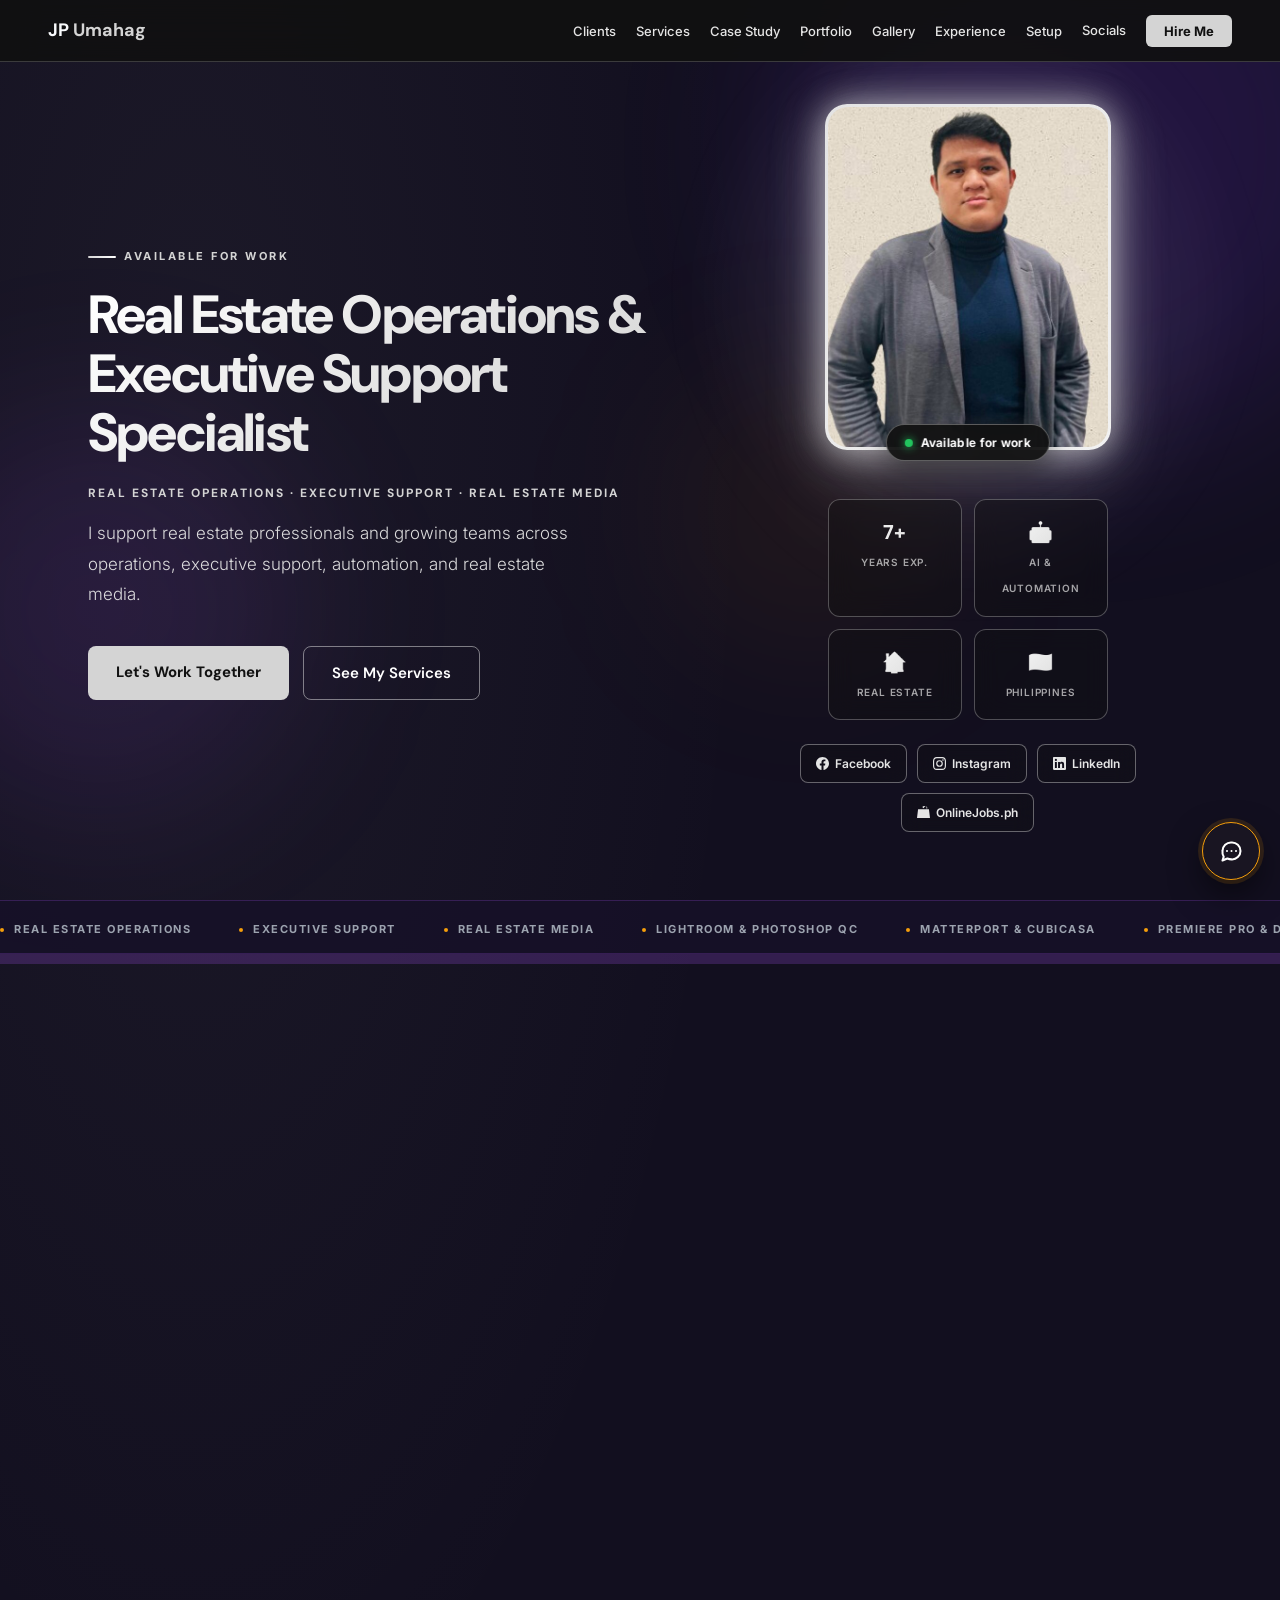
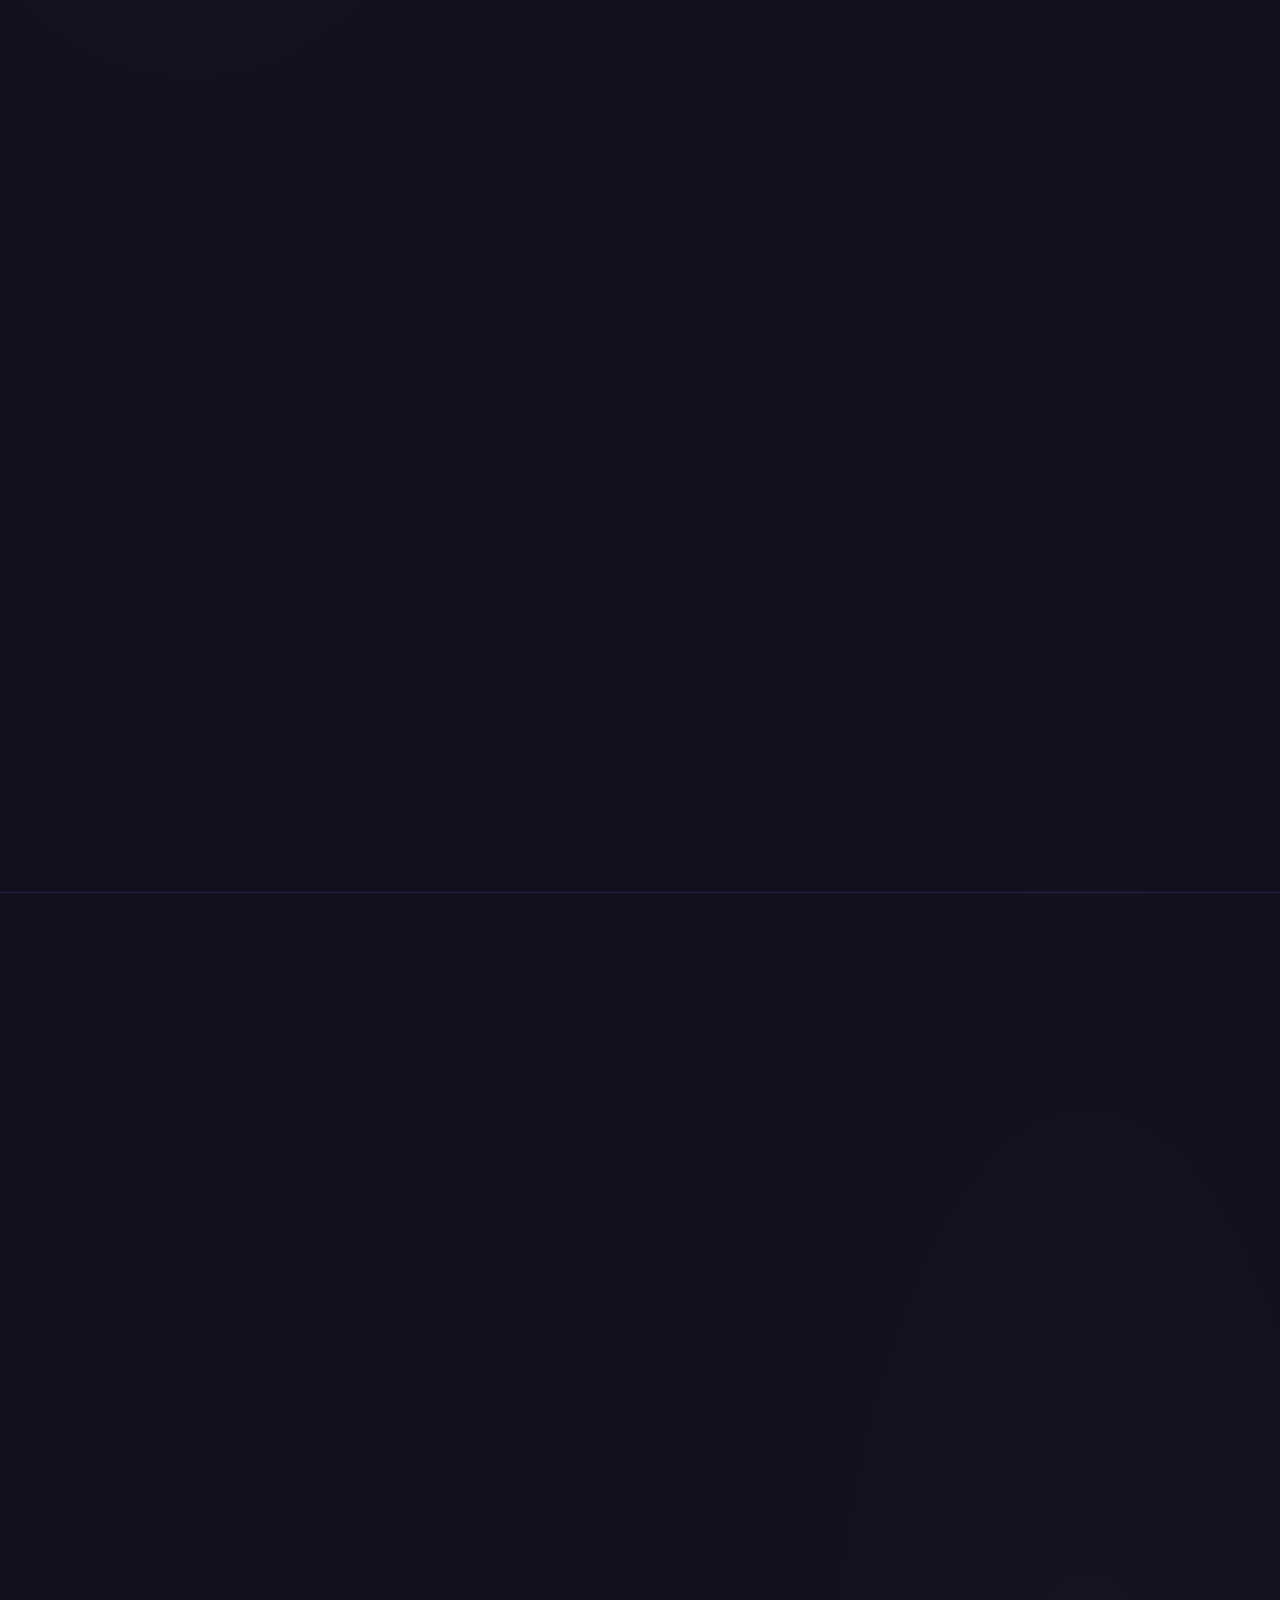
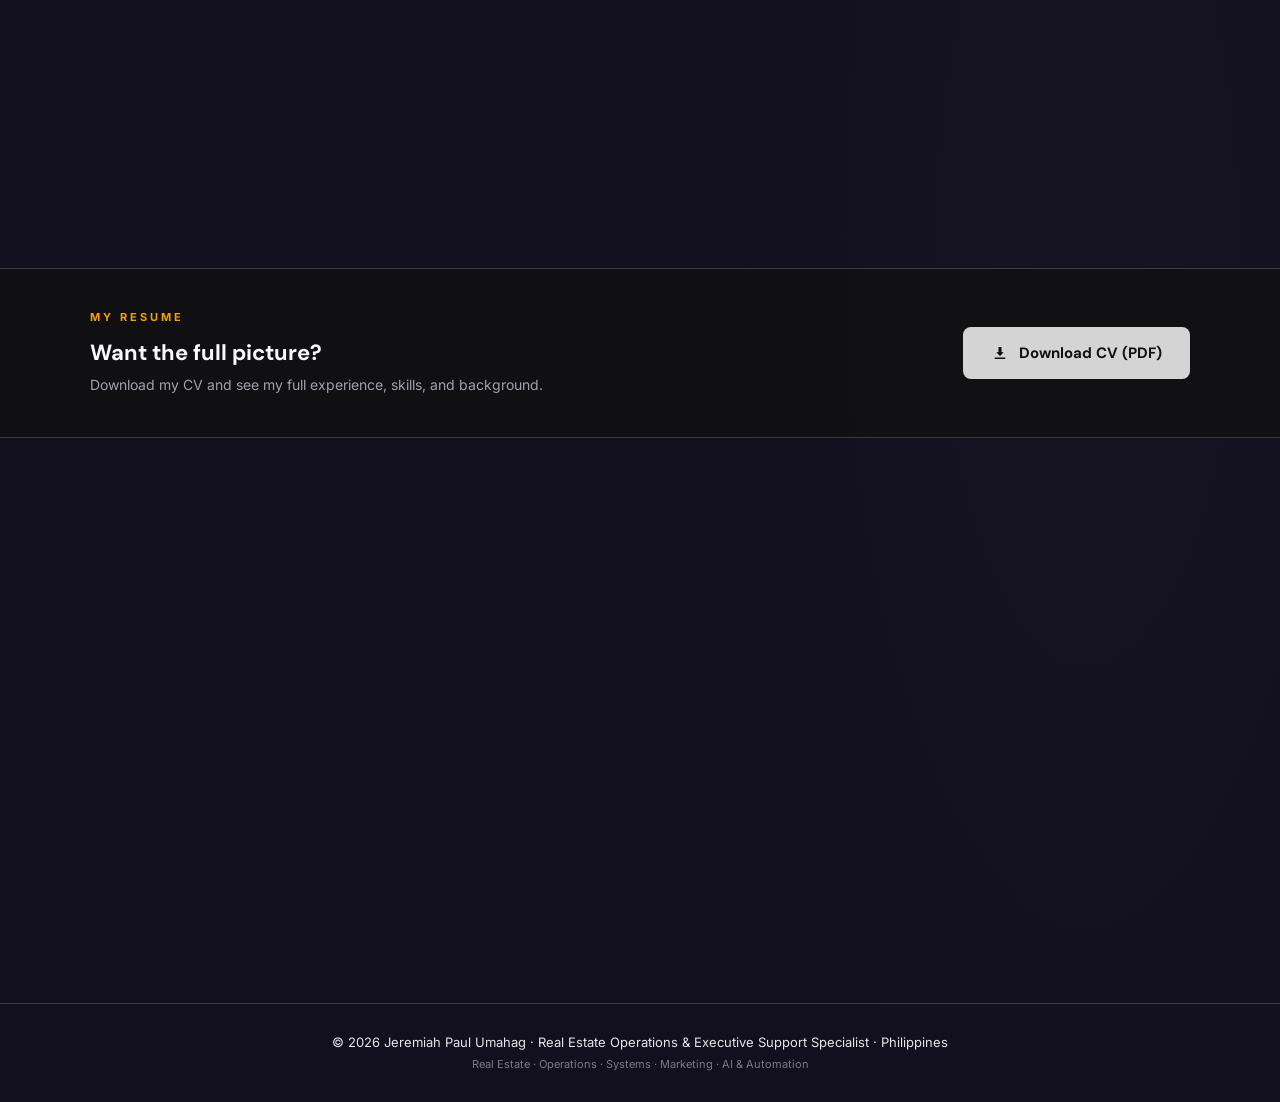
==== commit 2c76d4f1: "Add files via upload" ====
--- a/index.html
+++ b/index.html
@@ -1,12 +1,12 @@
 <!DOCTYPE html>
 <html lang="en">
 <head>
+  <link rel="stylesheet" href="chatbot.css">
   <!-- Google tag (gtag.js) -->
   <script async src="https://www.googletagmanager.com/gtag/js?id=G-P2B50DGMSV"></script>
   <script>
     window.dataLayer = window.dataLayer || [];
     function gtag(){dataLayer.push(arguments);}
-<link rel="stylesheet" href="chatbot.css">
     gtag('js', new Date());
     gtag('config', 'G-P2B50DGMSV');
   </script>
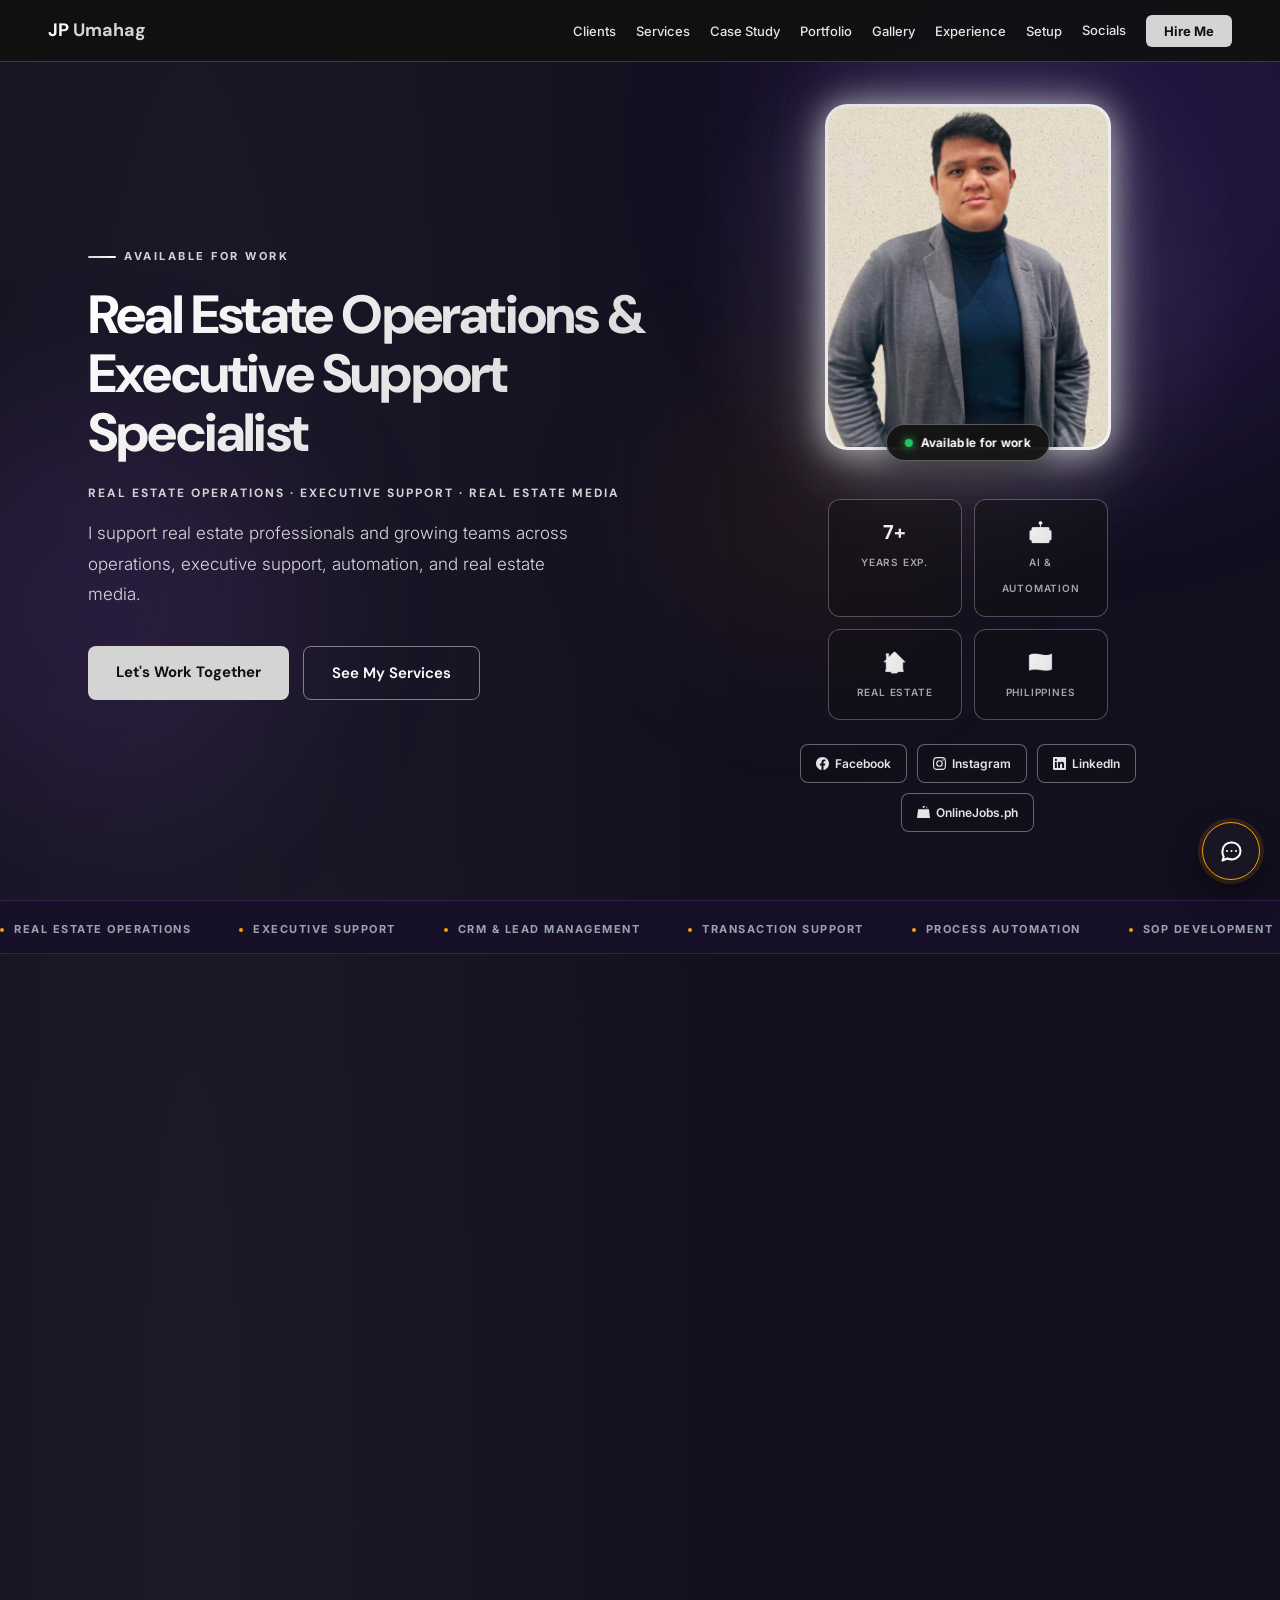
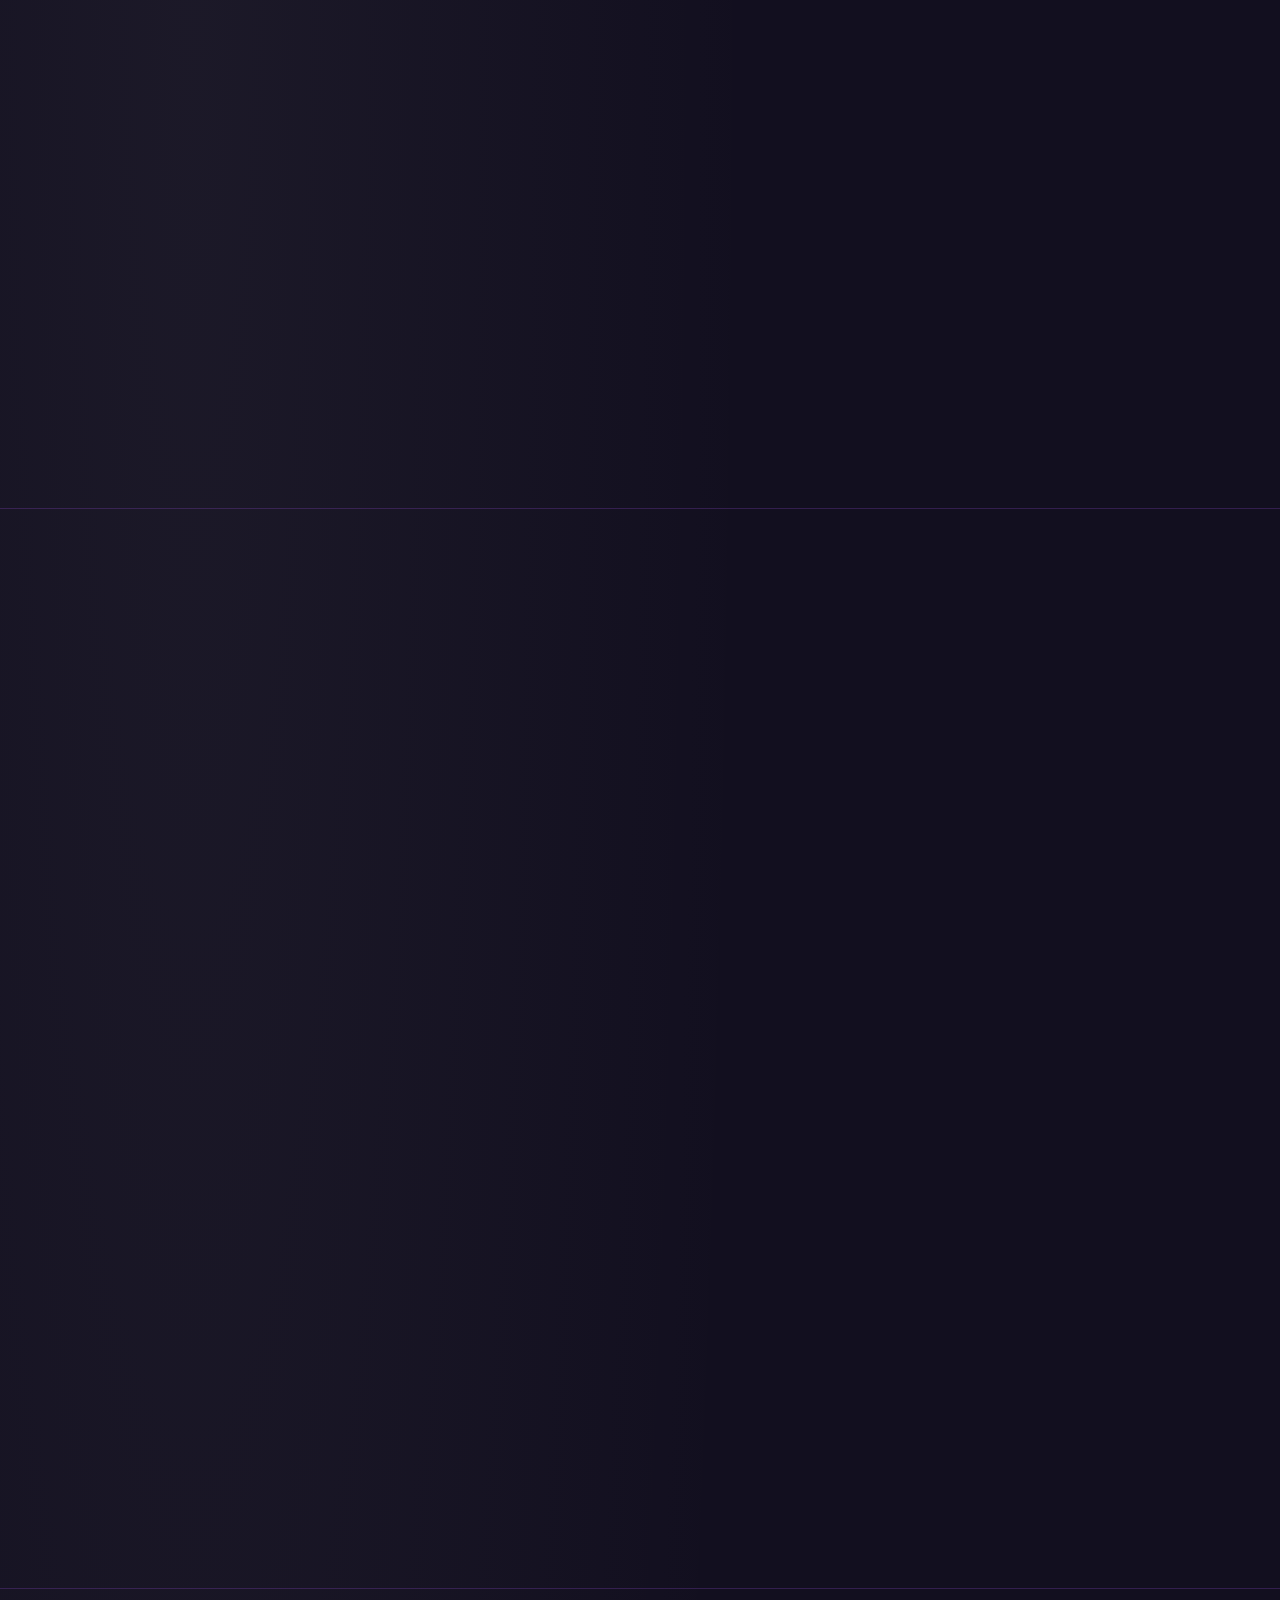
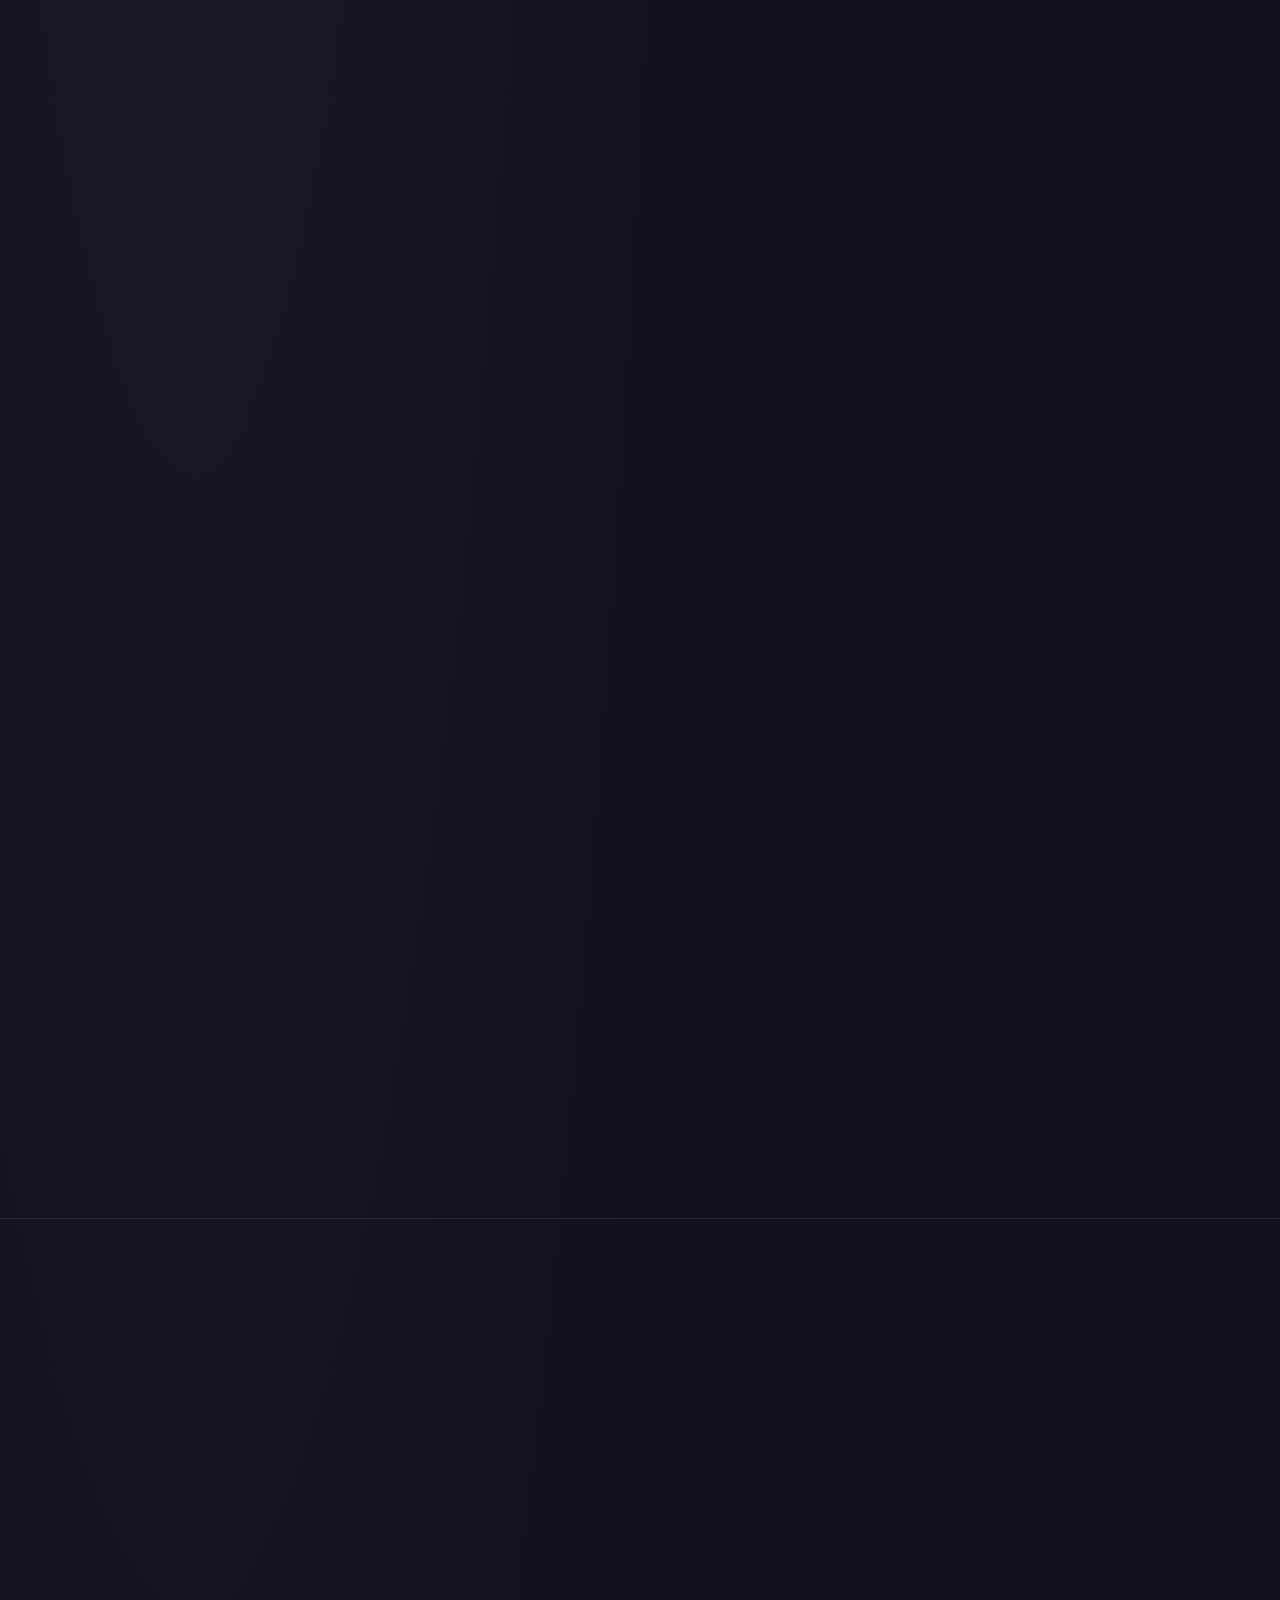
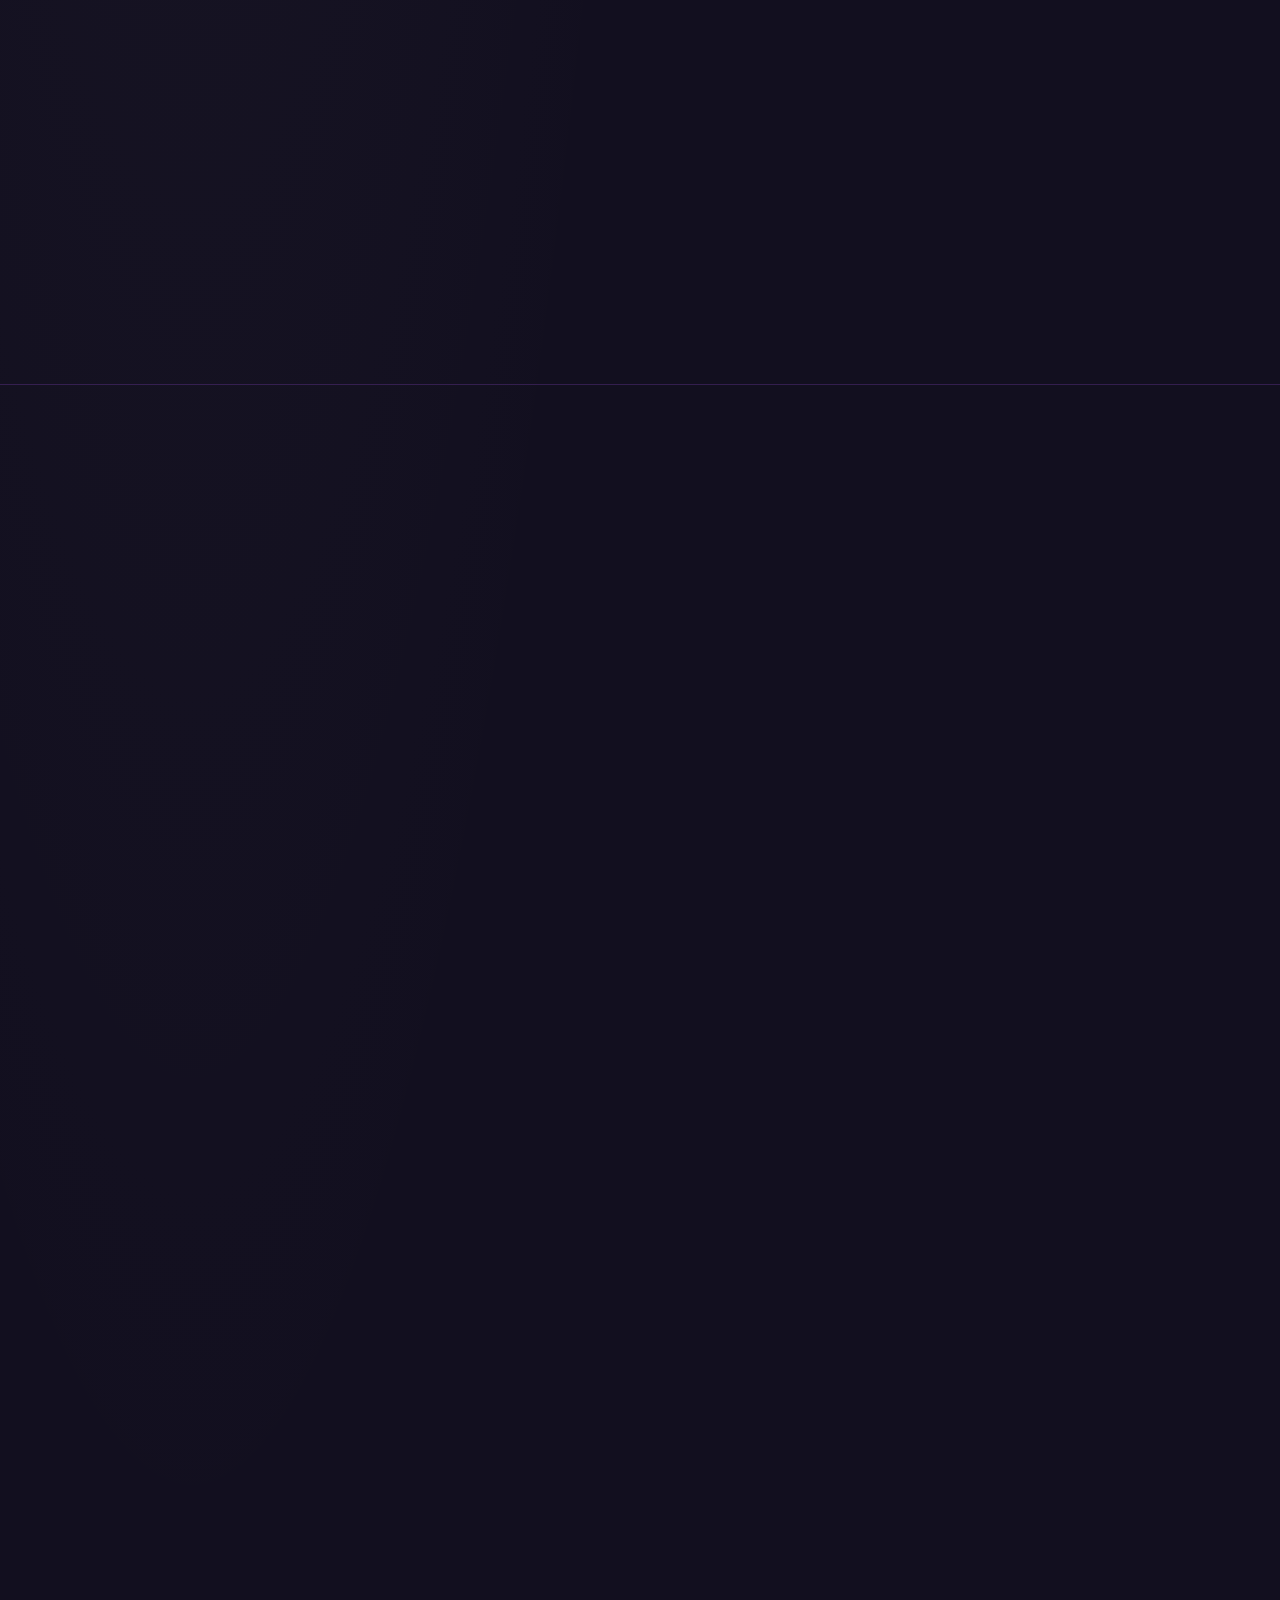
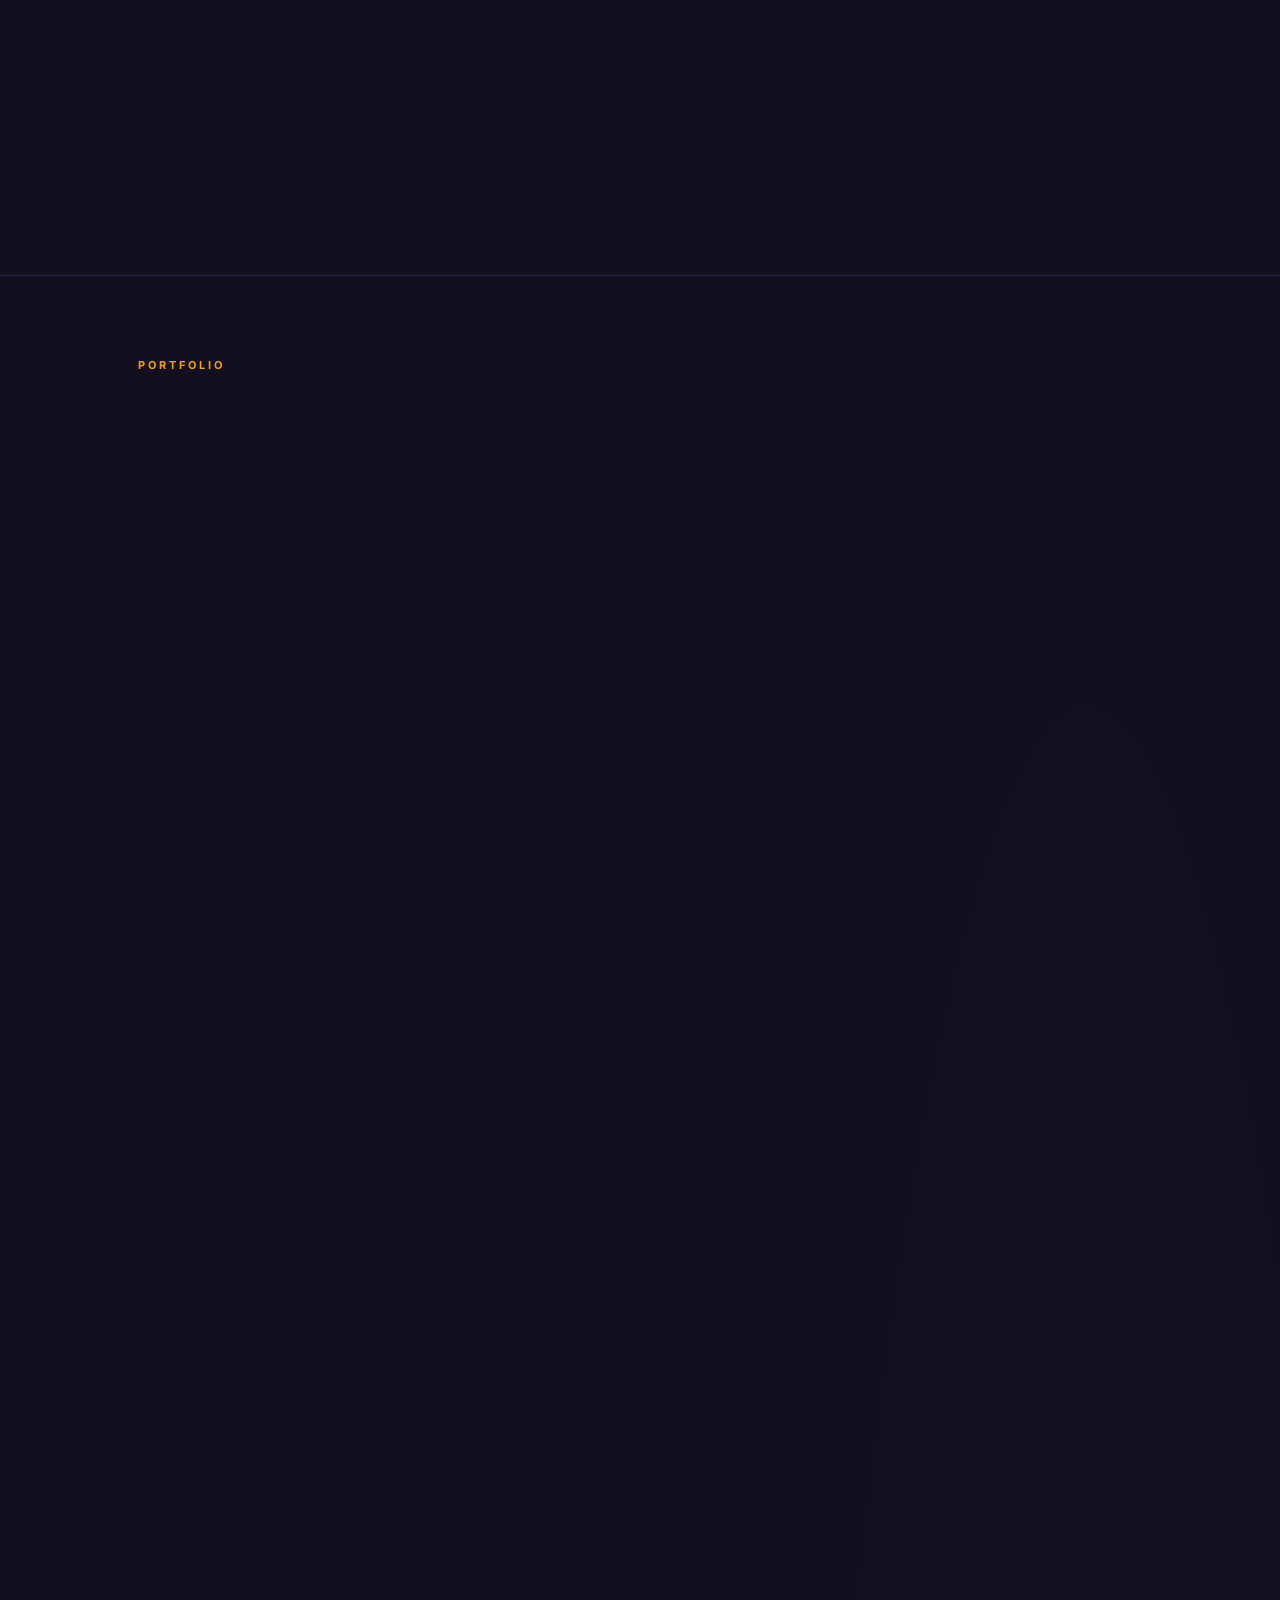
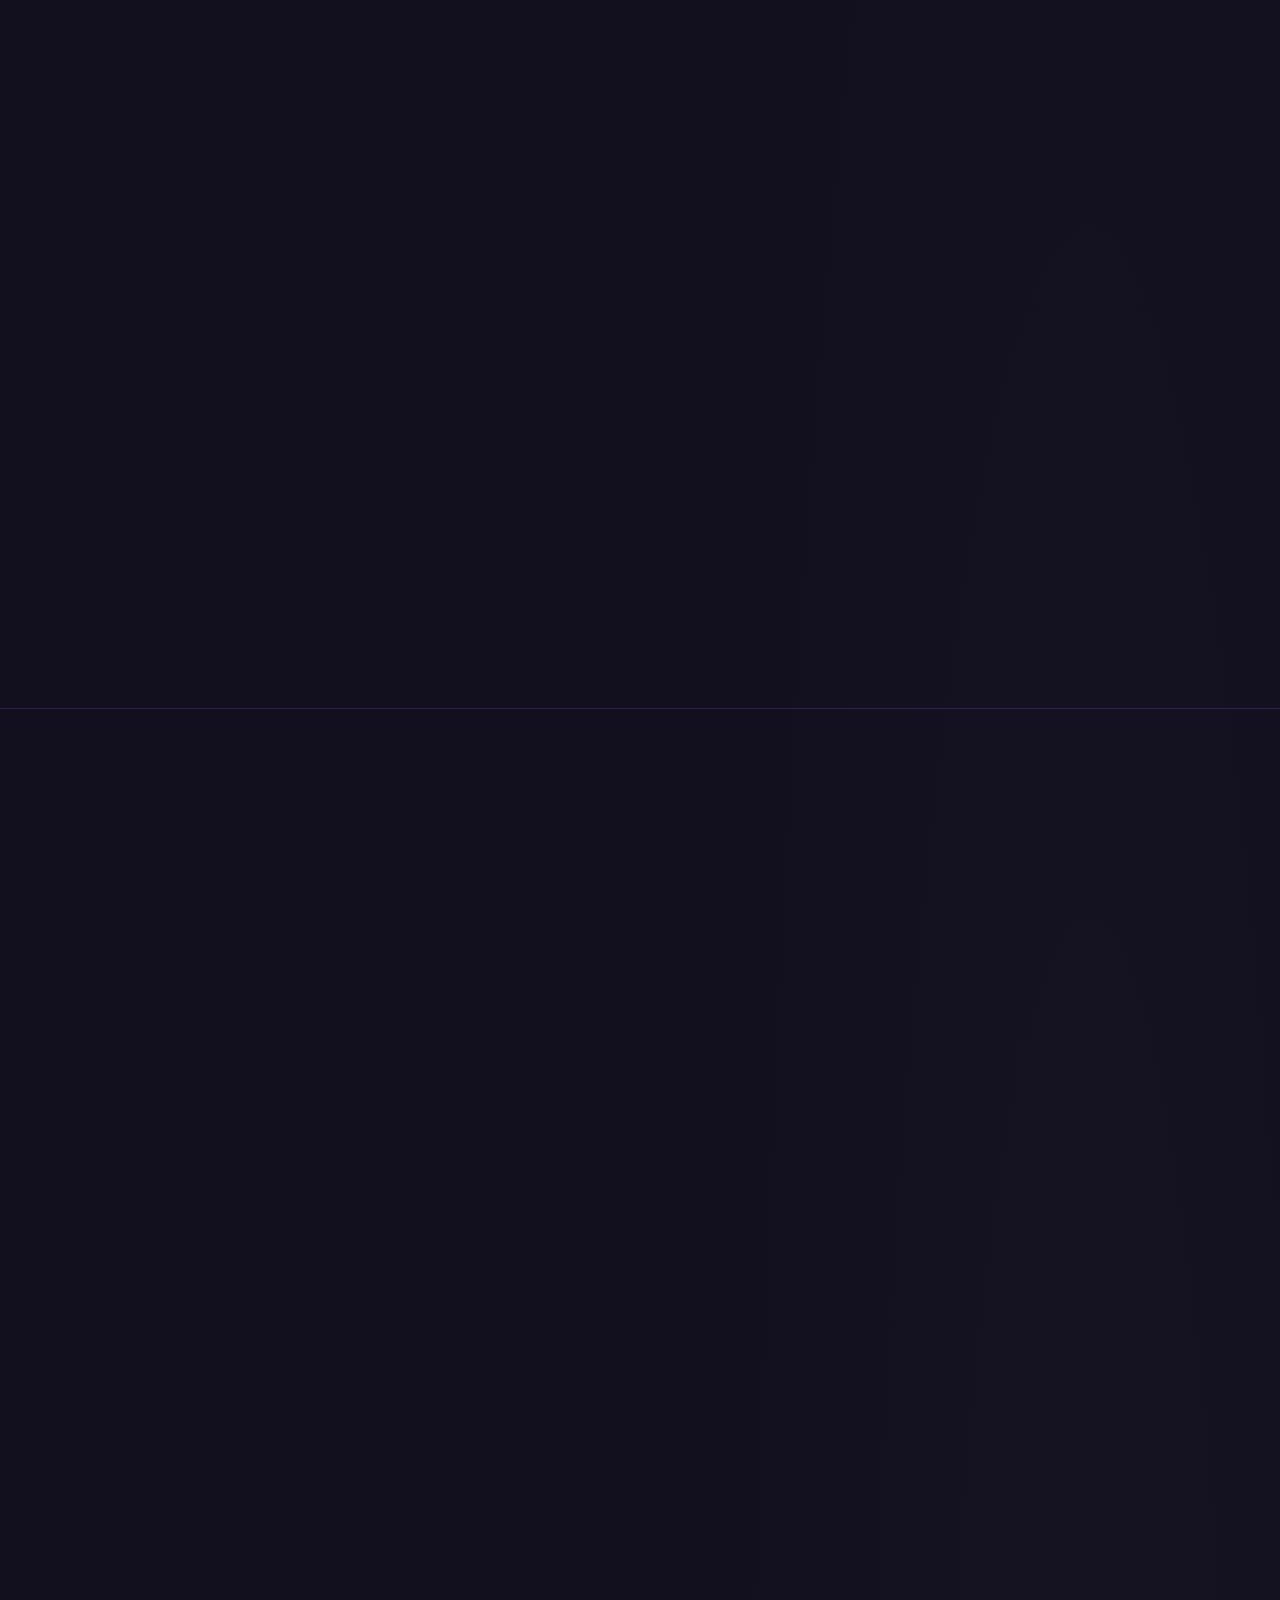
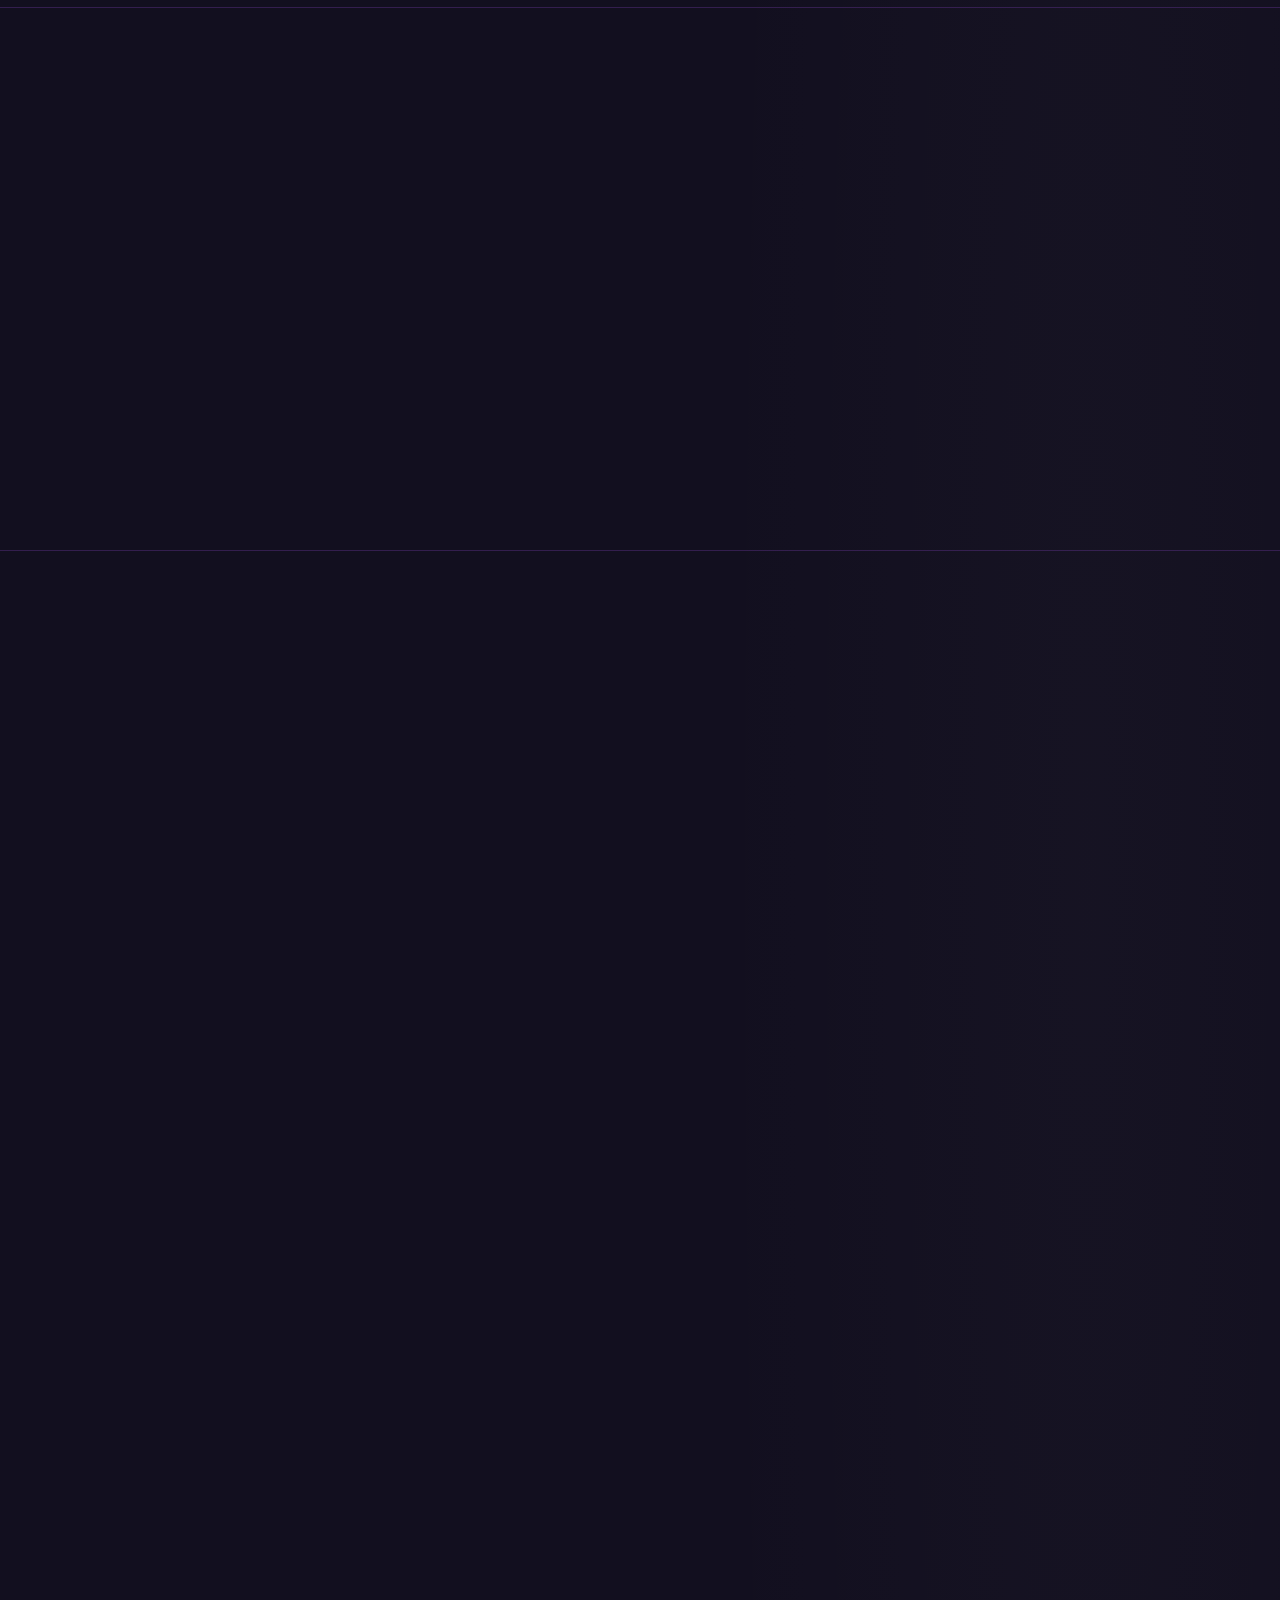
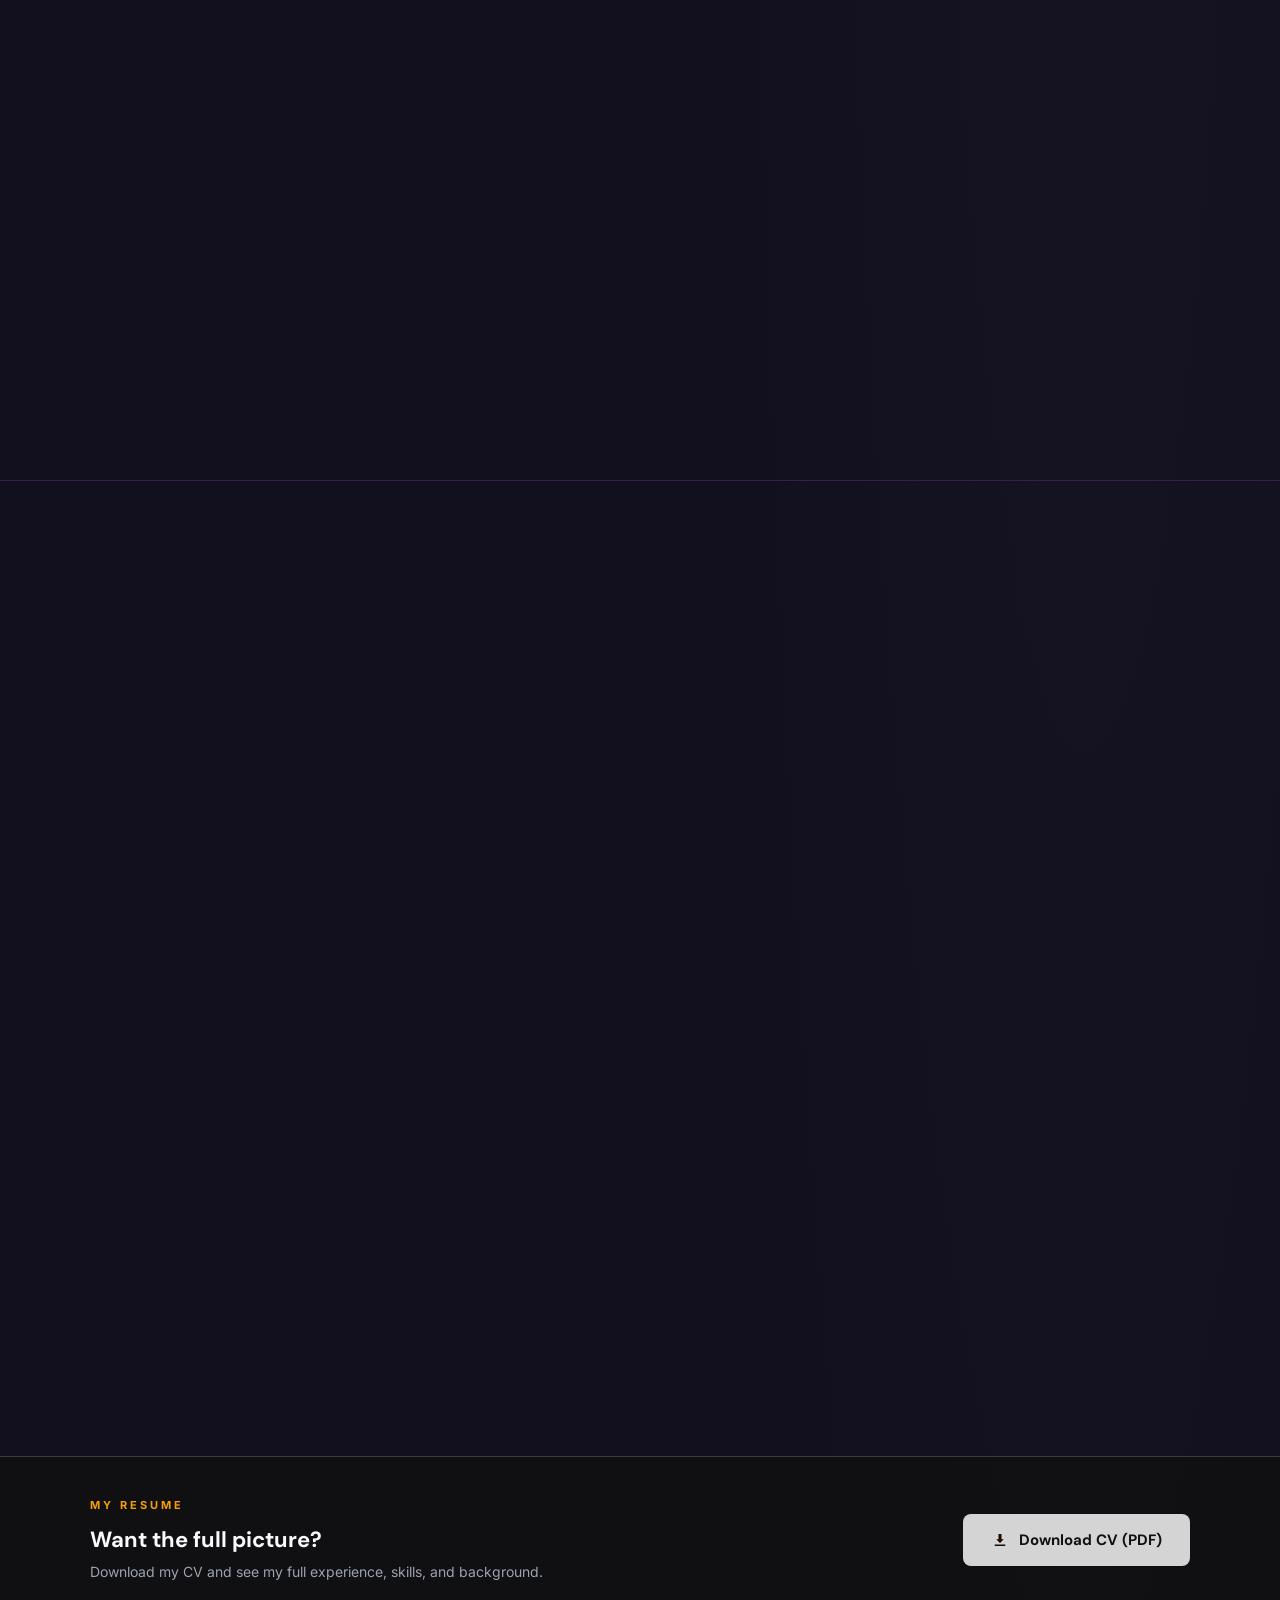
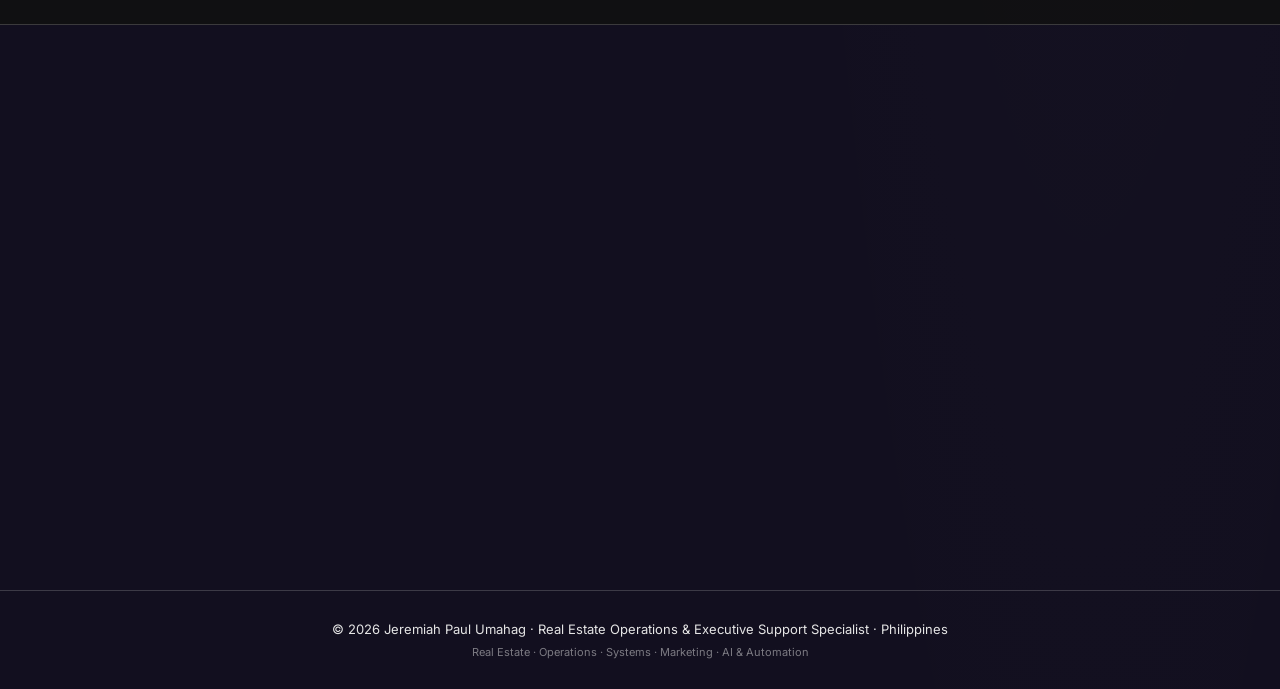
==== commit 36fca0ec: "Add files via upload" ====
--- a/index.html
+++ b/index.html
@@ -69,8 +69,8 @@
     .hbg.open span:nth-child(3){transform:translateY(-7px) rotate(-45deg)}
 
     /* MOBILE DRAWER */
-    .mob-menu{display:none;position:fixed;inset:0;z-index:190;background:rgba(17,17,17,.97);backdrop-filter:blur(20px);flex-direction:column;align-items:center;justify-content:center;gap:6px;padding:100px 32px 32px;transform:translateY(-100%);transition:transform .35s cubic-bezier(.23,1,.32,1)}
-    .mob-menu.open{transform:translateY(0)}
+    .mob-menu{display:none;position:fixed;inset:0;z-index:190;background:rgba(17,17,17,.97);backdrop-filter:blur(20px);flex-direction:column;align-items:center;justify-content:center;gap:6px;padding:100px 32px 32px;transform:translateY(-100%);transition:transform .35s cubic-bezier(.23,1,.32,1);pointer-events:none}
+    .mob-menu.open{transform:translateY(0);pointer-events:auto}
     .mob-menu a{display:block;width:100%;text-align:center;color:var(--white-prime);text-decoration:none;font-family:'DM Sans',sans-serif;font-size:22px;font-weight:600;padding:14px 0;border-bottom:1px solid rgba(229,229,229,.2);transition:color .2s}
     .mob-menu a:hover{color:var(--silver-dark)}
     .mob-menu a:last-of-type{border-bottom:none}
@@ -468,7 +468,7 @@
     }
 
     /* SEPARATE LANDING PAGES */
-    body > #currently,body > section:not(#experience):not(#setup):not(#contact){display:none!important}
+    /* body > #currently,body > section:not(#experience):not(#setup):not(#contact){display:none!important} */
     .nav-socials{position:relative}
     .nav-socials summary{cursor:pointer;list-style:none;color:var(--silver);font-size:13px;font-weight:500;white-space:nowrap}
     .nav-socials summary::-webkit-details-marker{display:none}
@@ -1066,7 +1066,7 @@
   // downloadCV removed
 
   // Ticker
-  const tkTools=['Real Estate Operations','Executive Support','Real Estate Media','Lightroom & Photoshop QC','Matterport & CubiCasa','Premiere Pro & DaVinci','Salesforce CRM','Zapier Automation','AI-Powered Workflows','JTEK CRM','ZipForm','DocuSign','RentSpree','CRMLS/Matrix','HubSpot','GoHighLevel','Google Workspace','Email Automation','SOP Development','KPI Tracking','TikTok & Instagram Growth','Zillow Premier Agent','Canva','CapCut','Notion','ClickUp','Process Documentation','Gemini & Perplexity'];
+  const tkTools=['REAL ESTATE OPERATIONS','EXECUTIVE SUPPORT','CRM & LEAD MANAGEMENT','TRANSACTION SUPPORT','PROCESS AUTOMATION','SOP DEVELOPMENT'];
   const tkt=document.getElementById('tkt');
   const all=[...tkTools,...tkTools];
   tkt.innerHTML=all.map(t=>`<span class="tki"><span class="tkd"></span>${t}</span>`).join('');
@@ -1163,6 +1163,29 @@
     });
   },100);
 </script>
+<!-- AI Chatbot Widget -->
+<button class="ai-chat-launcher" type="button" aria-label="Open Jeremiah's AI Assistant" aria-expanded="false">
+  <svg viewBox="0 0 24 24" aria-hidden="true">
+    <path d="M20 11.5a7.5 7.5 0 0 1-8 7.5 8.8 8.8 0 0 1-3.7-.8L4 20l1.1-3.4A7.4 7.4 0 0 1 4 11.5 7.5 7.5 0 0 1 12 4a7.5 7.5 0 0 1 8 7.5Z"/>
+    <path d="M8 11.5h.01M12 11.5h.01M16 11.5h.01"/>
+  </svg>
+</button>
+
+<section class="ai-chat-window" aria-label="Jeremiah's AI Assistant">
+  <header class="ai-chat-header">
+    <div>
+      <div class="ai-chat-title">Jeremiah's AI Assistant</div>
+      <span class="ai-chat-status">Here to help with your media needs</span>
+    </div>
+    <button class="ai-chat-close" type="button" aria-label="Close chat">&times;</button>
+  </header>
+  <div class="ai-chat-messages" role="log" aria-live="polite"></div>
+  <form class="ai-chat-form">
+    <input class="ai-chat-input" type="text" autocomplete="off" placeholder="Ask about services or projects..." aria-label="Message">
+    <button class="ai-chat-send" type="submit">Send</button>
+  </form>
+</section>
+
 <script src="chatbot.js" defer></script>
 </body>
 </html>
--- a/chatbot.css
+++ b/chatbot.css
@@ -1 +1 @@
-.ai-chat-launcher{position:fixed;right:20px;bottom:20px;z-index:9999;width:58px;height:58px;border:1px solid #f59e0b;background:#191522;color:#fff;border-radius:50%;display:grid;place-items:center;cursor:pointer;box-shadow:0 0 0 4px #f59e0b22,0 14px 32px #0008;transition:transform .25s ease,box-shadow .25s ease}.ai-chat-launcher:hover,.ai-chat-launcher:focus-visible{transform:translateY(-4px) scale(1.04);box-shadow:0 0 0 6px #f59e0b2e,0 18px 38px #000b;outline:none}.ai-chat-launcher svg{width:27px;height:27px;fill:none;stroke:currentColor;stroke-width:1.8;stroke-linecap:round;stroke-linejoin:round}.ai-chat-window{position:fixed;right:20px;bottom:92px;z-index:9999;width:380px;height:500px;max-height:calc(100vh - 112px);display:flex;flex-direction:column;overflow:hidden;background:#120f1f;color:#fff;border:1px solid #ffffff38;border-radius:16px;box-shadow:0 20px 60px #000b;opacity:0;visibility:hidden;transform:translateY(16px) scale(.97);transform-origin:bottom right;transition:opacity .2s ease,transform .2s ease,visibility .2s ease}.ai-chat-window.is-open{opacity:1;visibility:visible;transform:none}.ai-chat-header{display:flex;align-items:center;justify-content:space-between;gap:12px;padding:15px 16px;background:#191522;border-bottom:1px solid #ffffff38}.ai-chat-title{font-size:15px;font-weight:700}.ai-chat-status{display:block;margin-top:2px;color:#f59e0b;font-size:11px;font-weight:400}.ai-chat-close{width:36px;height:36px;border:0;border-radius:8px;background:transparent;color:#cbd5e1;font-size:25px;line-height:1;cursor:pointer}.ai-chat-close:hover,.ai-chat-close:focus-visible{background:#ffffff14;color:#fff;outline:none}.ai-chat-messages{flex:1;min-height:0;overflow-y:auto;padding:16px;display:flex;flex-direction:column;gap:11px;scroll-behavior:smooth}.ai-chat-message{max-width:86%;padding:10px 12px;border-radius:13px;font-size:14px;line-height:1.5;overflow-wrap:anywhere}.ai-chat-message.assistant{align-self:flex-start;background:#191522;border:1px solid #ffffff1f;color:#e5e5e5;border-bottom-left-radius:4px}.ai-chat-message.user{align-self:flex-end;background:#f59e0b;color:#111;border-bottom-right-radius:4px}.ai-chat-message.typing{display:flex;gap:4px;align-items:center;padding:13px 14px}.ai-chat-message.typing span{width:6px;height:6px;background:#cbd5e1;border-radius:50%;animation:ai-chat-bounce 1s infinite ease-in-out}.ai-chat-message.typing span:nth-child(2){animation-delay:.15s}.ai-chat-message.typing span:nth-child(3){animation-delay:.3s}@keyframes ai-chat-bounce{0%,60%,100%{transform:translateY(0);opacity:.45}30%{transform:translateY(-4px);opacity:1}}.ai-chat-form{display:flex;gap:8px;padding:12px;border-top:1px solid #ffffff38;background:#11101a}.ai-chat-input{min-width:0;flex:1;height:42px;padding:0 12px;border:1px solid #ffffff38;border-radius:9px;background:#120f1f;color:#fff;font:inherit;font-size:14px}.ai-chat-input:focus{border-color:#f59e0b;outline:2px solid #f59e0b33}.ai-chat-send{min-width:72px;height:42px;padding:0 13px;border:0;border-radius:9px;background:#e5e5e5;color:#111;font-weight:700;cursor:pointer}.ai-chat-send:hover,.ai-chat-send:focus-visible{background:#f59e0b;outline:none}.ai-chat-send:disabled{cursor:wait;opacity:.55}@media(max-width:600px){.ai-chat-launcher{right:16px;bottom:16px;width:56px;height:56px}.ai-chat-window{right:16px;bottom:16px;width:calc(100vw - 32px);height:500px;max-height:80vh;border-radius:14px}.ai-chat-input,.ai-chat-send,.ai-chat-close{min-height:44px;height:44px}.ai-chat-form{padding-bottom:max(12px,env(safe-area-inset-bottom))}}@media(prefers-reduced-motion:reduce){.ai-chat-launcher,.ai-chat-window{transition:none}.ai-chat-message.typing span{animation:none}}+.ai-chat-launcher{position:fixed;right:20px;bottom:20px;z-index:2147483647;width:58px;height:58px;border:1px solid #f59e0b;background:#191522;color:#fff;border-radius:50%;display:grid;place-items:center;cursor:pointer;pointer-events:auto;box-shadow:0 0 0 4px #f59e0b22,0 14px 32px #0008;transition:transform .25s ease,box-shadow .25s ease}.ai-chat-launcher:hover,.ai-chat-launcher:focus-visible{transform:translateY(-4px) scale(1.04);box-shadow:0 0 0 6px #f59e0b2e,0 18px 38px #000b;outline:none}.ai-chat-launcher svg{width:27px;height:27px;fill:none;stroke:currentColor;stroke-width:1.8;stroke-linecap:round;stroke-linejoin:round}.ai-chat-window{position:fixed;right:20px;bottom:92px;z-index:2147483646;width:380px;height:500px;max-height:calc(100vh - 112px);display:flex;flex-direction:column;overflow:hidden;background:#120f1f;color:#fff;border:1px solid #ffffff38;border-radius:16px;box-shadow:0 20px 60px #000b;opacity:0;visibility:hidden;pointer-events:none;transform:translateY(16px) scale(.97);transform-origin:bottom right;transition:opacity .2s ease,transform .2s ease,visibility .2s ease}.ai-chat-window.is-open{opacity:1;visibility:visible;pointer-events:auto;transform:none}.ai-chat-header{display:flex;align-items:center;justify-content:space-between;gap:12px;padding:15px 16px;background:#191522;border-bottom:1px solid #ffffff38}.ai-chat-title{font-size:15px;font-weight:700}.ai-chat-status{display:block;margin-top:2px;color:#f59e0b;font-size:11px;font-weight:400}.ai-chat-close{width:36px;height:36px;border:0;border-radius:8px;background:transparent;color:#cbd5e1;font-size:25px;line-height:1;cursor:pointer}.ai-chat-close:hover,.ai-chat-close:focus-visible{background:#ffffff14;color:#fff;outline:none}.ai-chat-messages{flex:1;min-height:0;overflow-y:auto;padding:16px;display:flex;flex-direction:column;gap:11px;scroll-behavior:smooth}.ai-chat-message{max-width:86%;padding:10px 12px;border-radius:13px;font-size:14px;line-height:1.5;overflow-wrap:anywhere}.ai-chat-message.assistant{align-self:flex-start;background:#191522;border:1px solid #ffffff1f;color:#e5e5e5;border-bottom-left-radius:4px}.ai-chat-message.user{align-self:flex-end;background:#f59e0b;color:#111;border-bottom-right-radius:4px}.ai-chat-message.typing{display:flex;gap:4px;align-items:center;padding:13px 14px}.ai-chat-message.typing span{width:6px;height:6px;background:#cbd5e1;border-radius:50%;animation:ai-chat-bounce 1s infinite ease-in-out}.ai-chat-message.typing span:nth-child(2){animation-delay:.15s}.ai-chat-message.typing span:nth-child(3){animation-delay:.3s}@keyframes ai-chat-bounce{0%,60%,100%{transform:translateY(0);opacity:.45}30%{transform:translateY(-4px);opacity:1}}.ai-chat-form{display:flex;gap:8px;padding:12px;border-top:1px solid #ffffff38;background:#11101a}.ai-chat-input{min-width:0;flex:1;height:42px;padding:0 12px;border:1px solid #ffffff38;border-radius:9px;background:#120f1f;color:#fff;font:inherit;font-size:14px}.ai-chat-input:focus{border-color:#f59e0b;outline:2px solid #f59e0b33}.ai-chat-send{min-width:72px;height:42px;padding:0 13px;border:0;border-radius:9px;background:#e5e5e5;color:#111;font-weight:700;cursor:pointer}.ai-chat-send:hover,.ai-chat-send:focus-visible{background:#f59e0b;outline:none}.ai-chat-send:disabled{cursor:wait;opacity:.55}@media(max-width:600px){.ai-chat-launcher{right:16px;bottom:16px;width:56px;height:56px}.ai-chat-window{right:16px;bottom:16px;width:calc(100vw - 32px);height:500px;max-height:80vh;border-radius:14px}.ai-chat-input,.ai-chat-send,.ai-chat-close{min-height:44px;height:44px}.ai-chat-form{padding-bottom:max(12px,env(safe-area-inset-bottom))}}@media(prefers-reduced-motion:reduce){.ai-chat-launcher,.ai-chat-window{transition:none}.ai-chat-message.typing span{animation:none}}
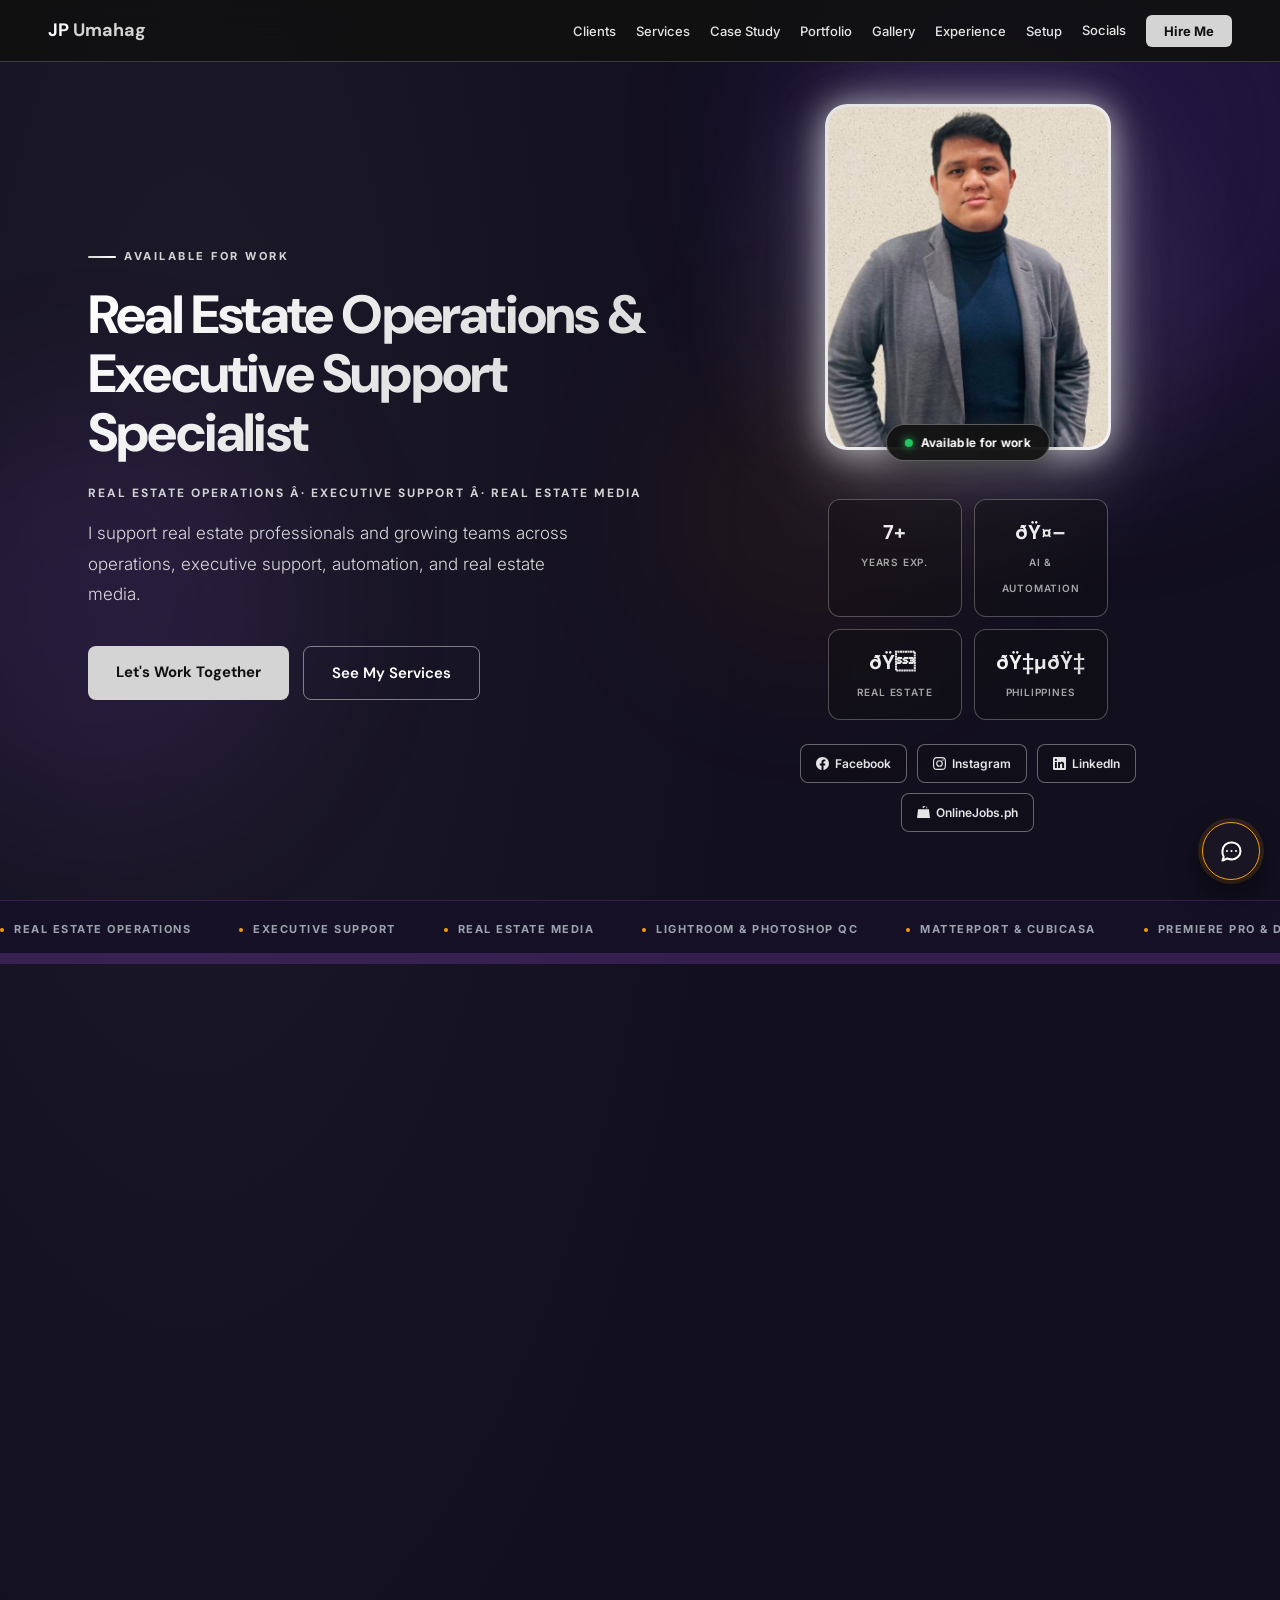
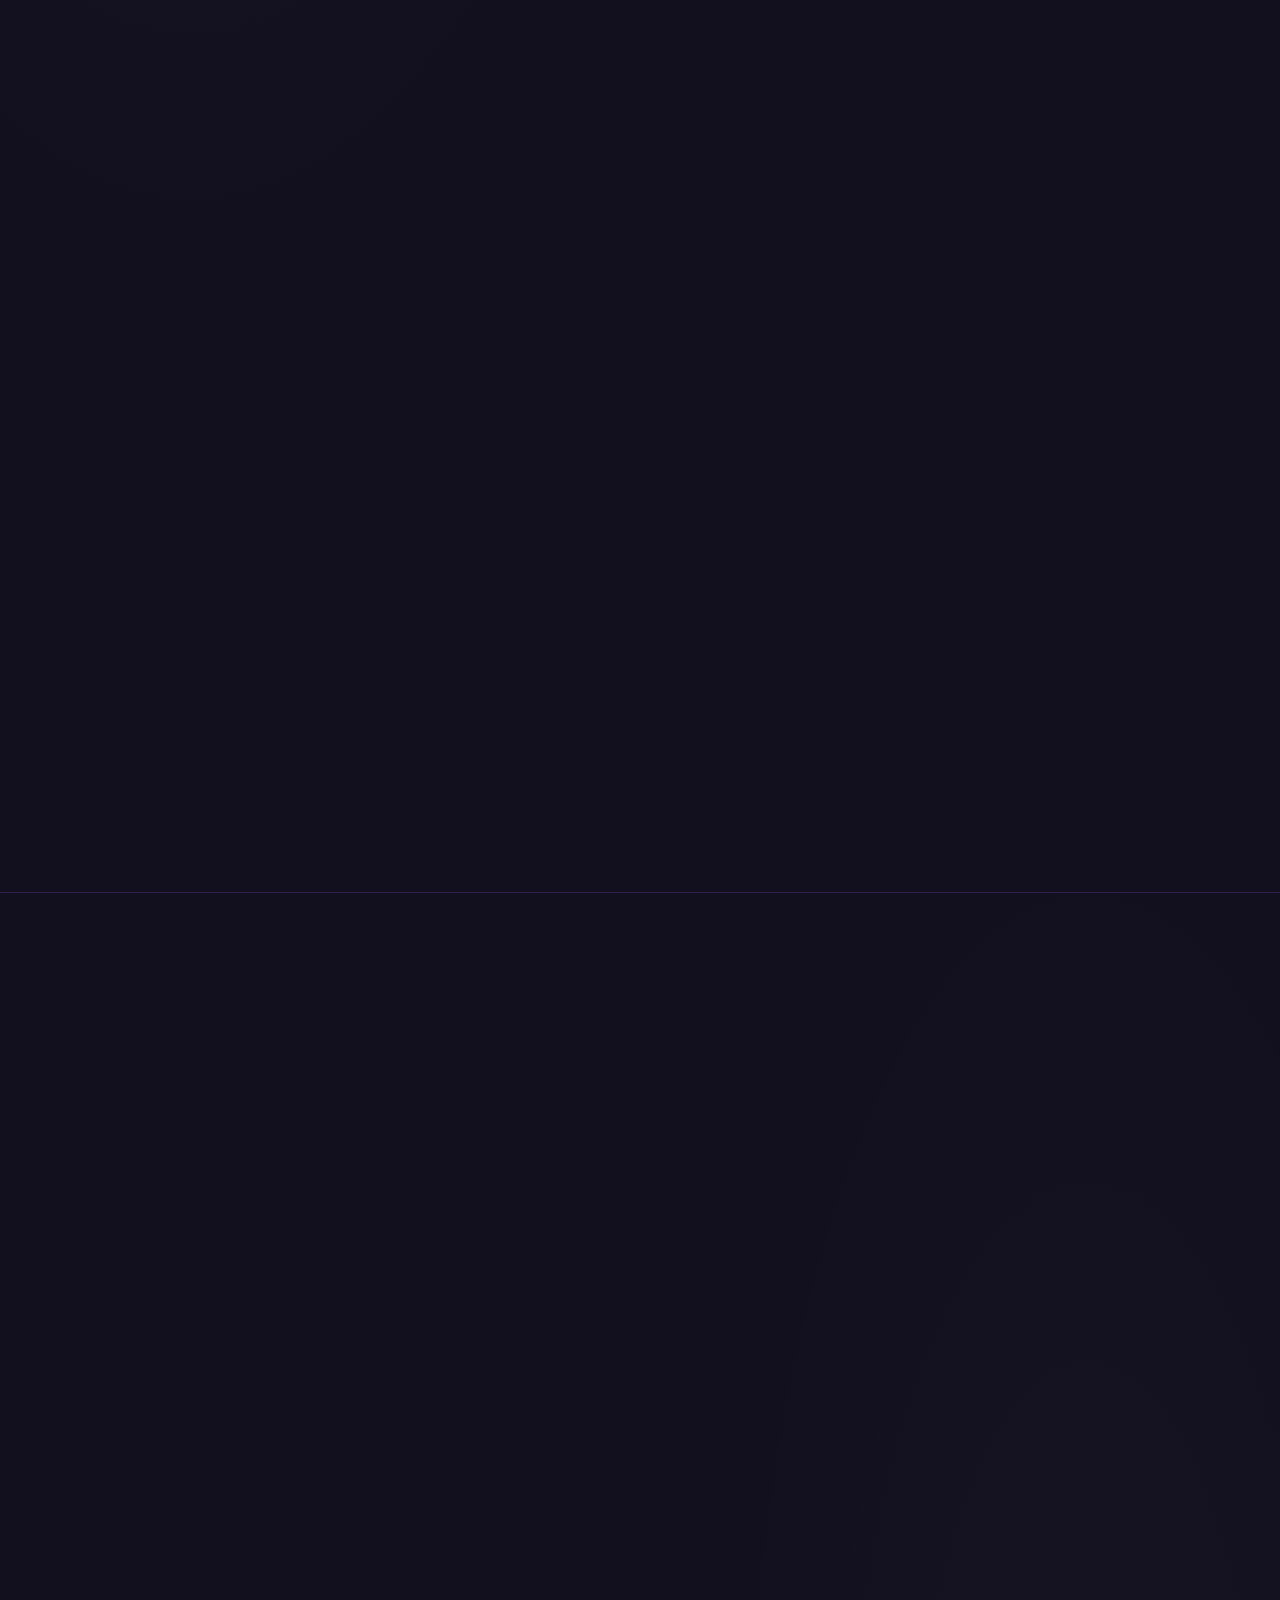
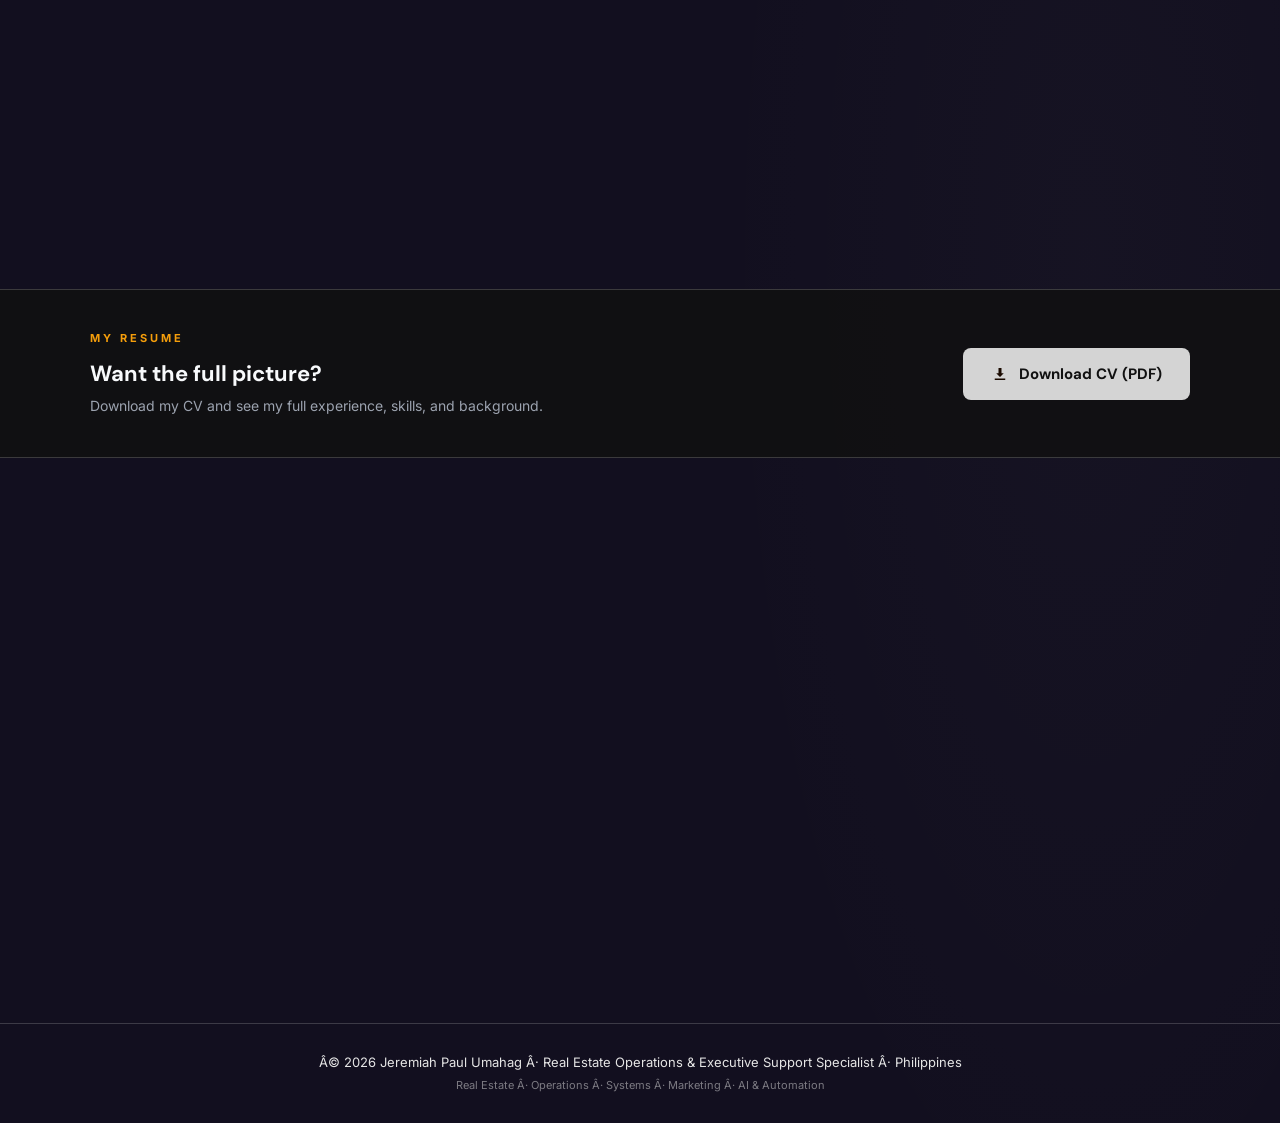
==== commit c7e7fa39: "Add files via upload" ====
--- a/index.html
+++ b/index.html
@@ -1,1191 +1,1190 @@
-<!DOCTYPE html>
-<html lang="en">
-<head>
-  <link rel="stylesheet" href="chatbot.css">
-  <!-- Google tag (gtag.js) -->
-  <script async src="https://www.googletagmanager.com/gtag/js?id=G-P2B50DGMSV"></script>
-  <script>
-    window.dataLayer = window.dataLayer || [];
-    function gtag(){dataLayer.push(arguments);}
-    gtag('js', new Date());
-    gtag('config', 'G-P2B50DGMSV');
-  </script>
-  <meta charset="UTF-8"/>
-  <meta name="viewport" content="width=device-width,initial-scale=1.0"/>
-  <title>Jeremiah Paul Umahag — Real Estate Operations &amp; Executive Support Specialist</title>
-  <link rel="icon" type="image/svg+xml" href="[data-uri]">
-  <link rel="shortcut icon" type="image/svg+xml" href="[data-uri]">
-  <link rel="apple-touch-icon" href="[data-uri]">
-  <link href="https://fonts.googleapis.com/css2?family=DM+Sans:wght@300;400;500;600;700&family=Inter:wght@300;400;500&display=swap" rel="stylesheet"/>
-  <style>
-    *,*::before,*::after{box-sizing:border-box;margin:0;padding:0}
-    :root{
-      --bg:#120F1F;--bg-mid:#171129;--bg-card:#221A4B;
-      --violet:#7C3AED;--purple:#A855F7;--lilac:#C084FC;
-      --gold:#F59E0B;--gold-dim:#D97706;
-      --white:#F8FAFC;--slate:#9CA3AF;--slate-light:#D1D5DB;
-      --border-p:rgba(168,85,247,0.22);
-      --glow-purple:rgba(168,85,247,0.6);
-      --glow-gold:rgba(245,158,11,0.6);
-      /* SLEEK PLATINUM PALETTE */
-      --black:#111111;--black-alt:#1a1a1a;
-      --white-prime:#FFFFFF;
-      --silver:#E5E5E5;--silver-dark:#D4D4D4;
-      --glow-silver:rgba(229,229,229,0.5);
-    }
-    html{scroll-behavior:smooth}
-    body{
-      background:
-        radial-gradient(ellipse 80% 60% at 15% 10%,rgba(212,212,212,.05) 0%,transparent 55%),
-        radial-gradient(ellipse 60% 50% at 85% 80%,rgba(229,229,229,.02) 0%,transparent 50%),
-        #120F1F;
-      color:var(--white-prime);font-family:'Inter',sans-serif;font-size:16px;line-height:1.6;overflow-x:hidden
-    }
-
-    /* ORBS */
-    .go{position:fixed;border-radius:50%;filter:blur(80px);pointer-events:none;z-index:0;animation:fO 10s ease-in-out infinite}
-    .go1{width:600px;height:600px;background:rgba(124,58,237,.15);top:-150px;right:-100px}
-    .go2{width:400px;height:400px;background:rgba(168,85,247,.1);bottom:10%;left:-100px;animation-delay:-4s}
-    .go3{width:300px;height:300px;background:rgba(245,158,11,.06);top:40%;right:25%;animation-delay:-7s;animation-duration:14s}
-    @keyframes fO{0%,100%{transform:translate(0,0) scale(1);opacity:.8}33%{transform:translate(30px,-40px) scale(1.08);opacity:1}66%{transform:translate(-20px,20px) scale(.95);opacity:.7}}
-
-    /* NAV */
-    nav{position:fixed;top:0;left:0;right:0;z-index:200;display:flex;justify-content:space-between;align-items:center;padding:16px 48px;background:rgba(17,17,17,.92);backdrop-filter:blur(16px);border-bottom:1px solid rgba(229,229,229,.2)}
-    .nav-logo{font-family:'DM Sans',sans-serif;font-weight:700;font-size:18px;color:var(--white)}
-    .nav-logo span{color:var(--silver-dark)}
-    .nav-links{display:flex;gap:20px;list-style:none;align-items:center}
-    .nav-links a{color:var(--silver);text-decoration:none;font-size:13px;font-weight:500;transition:color .2s;white-space:nowrap}
-    .nav-links a:hover{color:var(--silver-dark)}
-    .nav-li svg{width:13px;height:13px;fill:currentColor}
-    .nav-li{display:inline-flex;align-items:center;gap:5px}
-    .nav-cta{background:var(--silver-dark)!important;color:var(--black)!important;padding:8px 18px;border-radius:6px;font-weight:700!important;transition:background .2s,transform .15s,box-shadow .2s!important}
-    .nav-cta:hover{background:var(--white-prime)!important;transform:translateY(-1px);box-shadow:0 4px 16px rgba(212,212,212,.35)!important}
-
-    /* HAMBURGER */
-    .hbg{display:none;flex-direction:column;gap:5px;cursor:pointer;background:none;border:none;padding:6px;z-index:210}
-    .hbg span{display:block;width:24px;height:2px;background:var(--white);border-radius:2px;transition:transform .3s,opacity .3s}
-    .hbg.open span:nth-child(1){transform:translateY(7px) rotate(45deg)}
-    .hbg.open span:nth-child(2){opacity:0}
-    .hbg.open span:nth-child(3){transform:translateY(-7px) rotate(-45deg)}
-
-    /* MOBILE DRAWER */
-    .mob-menu{display:none;position:fixed;inset:0;z-index:190;background:rgba(17,17,17,.97);backdrop-filter:blur(20px);flex-direction:column;align-items:center;justify-content:center;gap:6px;padding:100px 32px 32px;transform:translateY(-100%);transition:transform .35s cubic-bezier(.23,1,.32,1);pointer-events:none}
-    .mob-menu.open{transform:translateY(0);pointer-events:auto}
-    .mob-menu a{display:block;width:100%;text-align:center;color:var(--white-prime);text-decoration:none;font-family:'DM Sans',sans-serif;font-size:22px;font-weight:600;padding:14px 0;border-bottom:1px solid rgba(229,229,229,.2);transition:color .2s}
-    .mob-menu a:hover{color:var(--silver-dark)}
-    .mob-menu a:last-of-type{border-bottom:none}
-    .mob-cta{background:var(--silver-dark)!important;color:var(--black)!important;border-radius:10px;margin-top:12px;font-size:18px!important;font-weight:700!important}
-    .mob-socials{display:flex;gap:12px;margin-top:20px;flex-wrap:wrap;justify-content:center}
-    .mob-socials a{display:inline-flex!important;align-items:center;gap:6px;font-size:13px!important;width:auto!important;padding:9px 14px!important;border:1px solid rgba(229,229,229,.25);border-radius:8px;color:var(--silver)!important;border-bottom:none!important;transition:border-color .2s,color .2s!important}
-    .mob-socials a:hover{border-color:var(--silver-dark)!important;color:var(--silver-dark)!important}
-    .mob-socials svg{width:13px;height:13px;fill:currentColor;flex-shrink:0}
-
-    /* BUTTONS */
-    .btn-g{background:var(--silver-dark);color:var(--black);padding:14px 28px;border-radius:8px;font-family:'DM Sans',sans-serif;font-weight:700;font-size:15px;text-decoration:none;display:inline-block;border:none;cursor:pointer;transition:background .3s cubic-bezier(.23,1,.32,1),transform .3s cubic-bezier(.23,1,.32,1),box-shadow .3s}
-    .btn-g:hover{background:var(--white-prime);transform:translateY(-4px) scale(1.02);box-shadow:0 12px 32px rgba(212,212,212,.5),0 0 20px rgba(212,212,212,.3)}
-    .btn-g:active{transform:translateY(-2px) scale(0.98)}
-    .btn-o{background:transparent;color:var(--white-prime);padding:14px 28px;border-radius:8px;font-family:'DM Sans',sans-serif;font-weight:600;font-size:15px;text-decoration:none;display:inline-block;border:1.5px solid rgba(229,229,229,.5);transition:border-color .3s cubic-bezier(.23,1,.32,1),color .3s cubic-bezier(.23,1,.32,1),transform .3s cubic-bezier(.23,1,.32,1),box-shadow .3s}
-    .btn-o:hover{border-color:var(--silver-dark);color:var(--silver-dark);transform:translateY(-4px) scale(1.02);box-shadow:0 12px 32px rgba(212,212,212,.2)}
-    .btn-o:active{transform:translateY(-2px) scale(0.98)}
-    .btn-sm{padding:9px 18px!important;font-size:13px!important}
-
-    /* HERO */
-    .hero{position:relative;z-index:1;min-height:100vh;display:grid;grid-template-columns:1.15fr .85fr;align-items:center;padding:100px 48px 60px;gap:48px;max-width:1200px;margin:0 auto}
-    .eyebrow{display:inline-flex;align-items:center;gap:8px;font-size:11px;font-weight:700;letter-spacing:2.5px;text-transform:uppercase;color:var(--silver-dark);margin-bottom:20px}
-    .eyebrow::before{content:'';display:block;width:28px;height:2px;background:linear-gradient(90deg,var(--silver-dark),var(--white-prime));border-radius:1px;animation:glowPulse 2s ease-in-out infinite}
-    @keyframes glowPulse{0%,100%{opacity:.7;box-shadow:0 0 8px var(--glow-silver)}50%{opacity:1;box-shadow:0 0 16px var(--glow-silver)}}
-    h1{font-family:'DM Sans',sans-serif;font-size:clamp(36px,4.2vw,60px);font-weight:800;line-height:1.1;letter-spacing:-1.8px;margin-bottom:16px;background:linear-gradient(135deg,var(--white-prime) 0%,var(--silver) 50%,var(--silver-dark) 100%);-webkit-background-clip:text;-webkit-text-fill-color:transparent;background-clip:text;animation:gradientShift 4s ease infinite}
-    @keyframes gradientShift{0%,100%{background-position:0% 50%}50%{background-position:100% 50%}}
-    .hcap{display:inline-block;font-family:'DM Sans',sans-serif;font-size:12px;font-weight:700;letter-spacing:2px;text-transform:uppercase;color:var(--silver-dark);margin-bottom:16px;line-height:1.5}
-    .hsub{font-size:17px;color:var(--silver);max-width:500px;margin-bottom:36px;line-height:1.8;font-weight:300;opacity:0.95}
-    .hact{display:flex;gap:14px;flex-wrap:wrap}
-
-    /* HERO RIGHT */
-    .hr{display:flex;flex-direction:column;align-items:center;gap:24px;position:relative}
-    .pglow{position:absolute;width:400px;height:460px;top:-40px;left:50%;transform:translateX(-50%);border-radius:50%;background:radial-gradient(ellipse at 50% 50%,rgba(229,229,229,.25) 0%,rgba(229,229,229,.1) 40%,transparent 70%);filter:blur(40px);animation:glowExpand 6s ease-in-out infinite;z-index:0;box-shadow:0 0 30px var(--glow-silver)}
-    @keyframes glowExpand{0%,100%{opacity:.25;transform:translateX(-50%) scale(1)}50%{opacity:.4;transform:translateX(-50%) scale(1.15)}}
-    .pw{position:relative;width:280px;height:340px;z-index:1}
-    .pw::after{content:'';position:absolute;inset:-3px;border-radius:22px;background:linear-gradient(135deg,#E5E5E5,#FFFFFF,#E5E5E5);background-size:300% 300%;animation:shiftGrad 5s ease infinite;z-index:1;box-shadow:0 0 30px var(--glow-silver),0 0 60px rgba(229,229,229,.3)}
-    @keyframes shiftGrad{0%{background-position:0% 50%;box-shadow:0 0 30px var(--glow-silver),0 0 60px rgba(229,229,229,.3)}50%{background-position:100% 50%;box-shadow:0 0 60px rgba(229,229,229,.3),0 0 30px var(--glow-silver)}100%{background-position:0% 50%;box-shadow:0 0 30px var(--glow-silver),0 0 60px rgba(229,229,229,.3)}}
-    .pi{position:relative;z-index:2;width:100%;height:100%;border-radius:20px;overflow:hidden;transition:transform .4s cubic-bezier(.23,1,.32,1),box-shadow .4s;box-shadow:0 20px 60px rgba(229,229,229,.25),0 8px 32px rgba(212,212,212,.15);backdrop-filter:blur(2px)}
-    .pw:hover .pi{transform:translateY(-8px) scale(1.02);box-shadow:0 32px 80px rgba(229,229,229,.4),0 12px 48px rgba(212,212,212,.25)}
-    .pi img{width:100%;height:100%;object-fit:cover;object-position:top center;display:block}
-    .bdg{position:absolute;bottom:-14px;left:50%;transform:translateX(-50%);z-index:3;background:rgba(17,17,17,.92);backdrop-filter:blur(20px);border:1px solid rgba(229,229,229,.35);border-radius:100px;padding:8px 18px;display:flex;align-items:center;gap:8px;white-space:nowrap;box-shadow:0 8px 24px rgba(0,0,0,.5),0 0 16px rgba(229,229,229,.15)}
-    .bdg-dot{width:8px;height:8px;background:#22C55E;border-radius:50%;animation:pulse 2s ease infinite;box-shadow:0 0 8px #22C55E;flex-shrink:0}
-    @keyframes pulse{0%,100%{opacity:1;transform:scale(1);box-shadow:0 0 8px #22C55E}50%{opacity:.6;transform:scale(.8);box-shadow:0 0 16px #22C55E}}
-    .bdg-txt{font-size:12px;font-weight:700;color:var(--white-prime);letter-spacing:.3px}
-    .hstats{display:grid;grid-template-columns:1fr 1fr;gap:12px;width:100%;max-width:280px;margin-top:28px;position:relative;z-index:1}
-    .sp{background:rgba(17,17,17,.4);border:1.5px solid rgba(229,229,229,.3);border-radius:12px;padding:16px 14px;text-align:center;backdrop-filter:blur(12px);transition:transform .3s,border-color .3s,box-shadow .3s,background .3s;cursor:default}
-    .sp:hover{transform:translateY(-6px);border-color:var(--silver-dark);background:rgba(17,17,17,.6);box-shadow:0 12px 32px rgba(229,229,229,.25),0 0 20px rgba(212,212,212,.2),inset 0 1px 12px rgba(229,229,229,.1)}
-    .sp .v{font-family:'DM Sans',sans-serif;font-size:20px;font-weight:800;background:linear-gradient(135deg,var(--white-prime),var(--silver-dark));-webkit-background-clip:text;-webkit-text-fill-color:transparent;background-clip:text;display:block}
-    .sp .l{font-size:10px;color:rgba(229,229,229,0.7);font-weight:600;text-transform:uppercase;letter-spacing:.8px;margin-top:3px}
-    .socl{display:flex;gap:10px;flex-wrap:wrap;justify-content:center;position:relative;z-index:1}
-    .sl{display:inline-flex;align-items:center;gap:6px;padding:9px 15px;border-radius:8px;background:rgba(17,17,17,.3);border:1.5px solid rgba(229,229,229,.4);color:var(--silver);text-decoration:none;font-size:12px;font-weight:600;backdrop-filter:blur(10px);transition:border-color .3s,color .3s,transform .3s,box-shadow .3s,background .3s}
-    .sl:hover{border-color:var(--silver-dark);color:var(--white-prime);transform:translateY(-3px);background:rgba(229,229,229,.1);box-shadow:0 8px 24px rgba(229,229,229,.2),0 0 16px rgba(229,229,229,.1)}
-    .sl svg{width:13px;height:13px;fill:currentColor;flex-shrink:0;transition:transform .3s}
-
-    /* TICKER */
-    .tkw{position:relative;z-index:1;background:rgba(23,17,41,.85);border-top:1px solid var(--border-p);border-bottom:1px solid var(--border-p);padding:13px 0;overflow:hidden;white-space:nowrap}
-    .tkt{display:inline-flex;gap:48px;animation:tk 32s linear infinite}
-    .tki{font-size:11px;font-weight:700;letter-spacing:1.5px;text-transform:uppercase;color:var(--slate);display:inline-flex;align-items:center;gap:10px}
-    .tkd{width:4px;height:4px;background:var(--gold);border-radius:50%;flex-shrink:0}
-    @keyframes tk{0%{transform:translateX(0)}100%{transform:translateX(-50%)}}
-
-    /* SECTIONS */
-    .sw{position:relative;z-index:1;padding:80px 48px;max-width:1100px;margin:0 auto}
-    .sl-lbl{font-size:11px;font-weight:700;letter-spacing:3px;text-transform:uppercase;color:var(--gold);margin-bottom:12px}
-    h2{font-family:'DM Sans',sans-serif;font-size:clamp(24px,3vw,36px);font-weight:700;letter-spacing:-.8px;line-height:1.15;margin-bottom:16px}
-    .si{color:var(--slate-light);font-size:16px;line-height:1.75;max-width:680px;margin-bottom:48px}
-    hr.dv{border:none;border-top:1px solid var(--border-p);margin:0}
-
-    /* CARDS */
-    .card{background:rgba(17,17,17,.65);border:1px solid rgba(229,229,229,.25);border-radius:14px;padding:24px;backdrop-filter:blur(8px);transition:border-color .25s,transform .25s,box-shadow .25s}
-    .card:hover{border-color:var(--silver-dark);transform:translateY(-4px);box-shadow:0 12px 36px rgba(212,212,212,.2),0 4px 12px rgba(229,229,229,.1)}
-
-    /* SUPPORTS BANNER */
-    .sup{position:relative;z-index:1;background:linear-gradient(135deg,rgba(229,229,229,.08),rgba(212,212,212,.05));border-top:1px solid rgba(229,229,229,.2);border-bottom:1px solid rgba(229,229,229,.2);padding:36px 48px}
-    .sup-in{max-width:1100px;margin:0 auto;display:flex;align-items:center;justify-content:space-between;flex-wrap:wrap;gap:32px}
-    .sup-l .stag{display:inline-flex;align-items:center;gap:6px;font-size:11px;font-weight:700;letter-spacing:2px;text-transform:uppercase;color:var(--silver-dark);margin-bottom:12px}
-    .sup-l .stag::before{content:'';width:6px;height:6px;background:#22C55E;border-radius:50%;animation:pu 2s ease infinite}
-    .sup-l h3{font-family:'DM Sans',sans-serif;font-size:20px;font-weight:700;color:var(--white);margin-bottom:8px}
-    .sup-l p{font-size:14px;color:var(--slate-light);max-width:560px;line-height:1.7}
-    .sup-tags{display:flex;flex-wrap:wrap;gap:8px}
-    .stg{background:rgba(168,85,247,.12);border:1px solid rgba(168,85,247,.28);color:var(--lilac);font-size:12px;font-weight:600;padding:5px 13px;border-radius:100px}
-
-    /* GRIDS */
-    .g3{display:grid;grid-template-columns:repeat(3,1fr);gap:18px}
-    .g2{display:grid;grid-template-columns:repeat(2,1fr);gap:18px}
-    .g2c{display:grid;grid-template-columns:1fr 1fr;gap:18px}
-
-    /* WHAT I DO */
-    .wc .wi{font-size:28px;margin-bottom:14px;display:block}
-    .wc h3{font-family:'DM Sans',sans-serif;font-size:15px;font-weight:700;color:var(--white);margin-bottom:8px}
-    .wc p{font-size:13px;color:var(--slate-light);line-height:1.65}
-    .wc .wn{font-size:12px;color:var(--gold);font-weight:600;margin-top:10px;font-style:italic}
-
-    /* RE OPS */
-    .roc{background:rgba(34,26,75,.65);border:1px solid var(--border-p);border-radius:14px;padding:26px;backdrop-filter:blur(8px);transition:border-color .25s,transform .25s}
-    .roc:hover{border-color:var(--gold);transform:translateY(-3px)}
-    .roc .ri{font-size:26px;margin-bottom:12px}
-    .roc h3{font-family:'DM Sans',sans-serif;font-size:16px;font-weight:700;color:var(--white);margin-bottom:14px}
-    .roc ul{list-style:none;padding:0}
-    .roc ul li{font-size:13px;color:var(--slate-light);padding:4px 0;display:flex;align-items:flex-start;gap:8px}
-    .roc ul li::before{content:"→";color:var(--purple);font-size:11px;margin-top:2px;flex-shrink:0}
-
-    /* CASE STUDY */
-    .csw{background:rgba(34,26,75,.5);border:1px solid var(--border-p);border-radius:20px;overflow:hidden}
-    .csh{background:linear-gradient(135deg,rgba(124,58,237,.2),rgba(245,158,11,.08));padding:36px 40px;border-bottom:1px solid var(--border-p)}
-    .csb-lbl{display:inline-block;background:rgba(245,158,11,.15);border:1px solid rgba(245,158,11,.3);color:var(--gold);font-size:11px;font-weight:700;letter-spacing:1.5px;text-transform:uppercase;padding:4px 12px;border-radius:100px;margin-bottom:16px}
-    .csh h3{font-family:'DM Sans',sans-serif;font-size:24px;font-weight:700;color:var(--white);margin-bottom:8px}
-    .csh p{font-size:15px;color:var(--slate-light);max-width:600px;line-height:1.7}
-    .cs-meta{display:flex;gap:24px;margin-top:20px;flex-wrap:wrap}
-    .cs-mi{font-size:13px;color:var(--slate)}
-    .cs-mi span{color:var(--lilac);font-weight:600}
-    .csbd{padding:36px 40px}
-    .cs-card{background:rgba(18,15,31,.5);border:1px solid var(--border-p);border-radius:12px;padding:20px}
-    .cs-card h4{font-family:'DM Sans',sans-serif;font-size:14px;font-weight:700;color:var(--gold);margin-bottom:12px}
-    .cs-card ul{list-style:none;padding:0}
-    .cs-card ul li{font-size:13px;color:var(--slate-light);padding:3px 0;display:flex;align-items:flex-start;gap:7px}
-    .cs-card ul li::before{content:"·";color:var(--purple);font-weight:700;flex-shrink:0}
-    .cs-res{background:linear-gradient(135deg,rgba(34,26,75,.8),rgba(124,58,237,.1));border:1px solid rgba(245,158,11,.2);border-radius:14px;padding:28px 32px}
-    .cs-res h4{font-family:'DM Sans',sans-serif;font-size:16px;font-weight:700;color:var(--gold);margin-bottom:12px}
-    .cs-res p{font-size:15px;color:var(--slate-light);line-height:1.75;font-style:italic}
-
-    /* BEFORE/AFTER */
-    .baw{background:rgba(34,26,75,.5);border:1px solid var(--border-p);border-radius:20px;overflow:hidden}
-    .bat{width:100%;border-collapse:collapse}
-    .bat thead tr{background:rgba(18,15,31,.6)}
-    .bat thead th{padding:16px 24px;text-align:left;font-size:12px;font-weight:700;letter-spacing:2px;text-transform:uppercase}
-    .bat thead th:first-child{color:var(--slate)}
-    .bat thead th:last-child{color:var(--gold)}
-    .bat tbody tr{border-top:1px solid rgba(229,229,229,.2);transition:background .2s}
-    .bat tbody tr:hover{background:rgba(212,212,212,.05)}
-    .bat td{padding:14px 24px;font-size:14px}
-    .bat td:first-child{color:var(--silver)}
-    .bat td:last-child{color:var(--white-prime);font-weight:500}
-    .baf{padding:20px 24px;background:rgba(17,17,17,.4);border-top:1px solid rgba(229,229,229,.2);font-size:14px;color:var(--silver-dark);font-style:italic;text-align:center}
-
-    /* SERVICES */
-    .sg{display:grid;grid-template-columns:repeat(3,1fr);gap:18px;margin-bottom:52px}
-    .sc{background:rgba(17,17,17,.65);border:1px solid rgba(229,229,229,.25);border-radius:14px;padding:26px;backdrop-filter:blur(8px);transition:border-color .25s,transform .25s,box-shadow .25s}
-    .sc:hover{border-color:var(--silver-dark);transform:translateY(-5px);box-shadow:0 12px 36px rgba(212,212,212,.25)}
-    .sc .si2{font-size:30px;margin-bottom:14px}
-    .sc h3{font-family:'DM Sans',sans-serif;font-size:16px;font-weight:700;margin-bottom:6px}
-    .sc .st{font-size:12px;color:var(--silver-dark);font-weight:600;margin-bottom:14px}
-    .sc ul{list-style:none;padding:0}
-    .sc ul li{font-size:13px;color:var(--silver);padding:3px 0;display:flex;align-items:flex-start;gap:8px;line-height:1.5}
-    .sc ul li::before{content:"→";color:var(--silver-dark);font-size:11px;margin-top:2px;flex-shrink:0}
-    .sc-w{grid-column:1/-1;background:linear-gradient(135deg,rgba(17,17,17,.8),rgba(212,212,212,.08));border-color:rgba(229,229,229,.2)}
-    .sc-w .s-cols{display:grid;grid-template-columns:repeat(3,1fr);gap:8px;margin-top:8px}
-
-    /* AI */
-    .ac{background:rgba(17,17,17,.65);border:1px solid rgba(229,229,229,.25);border-radius:14px;padding:26px;backdrop-filter:blur(8px);transition:border-color .25s,transform .25s}
-    .ac:hover{border-color:var(--silver-dark);transform:translateY(-4px)}
-    .ac h3{font-family:'DM Sans',sans-serif;font-size:15px;font-weight:700;color:var(--white-prime);margin-bottom:12px}
-    .ac ul{list-style:none;padding:0}
-    .ac ul li{font-size:13px;color:var(--silver);padding:3px 0;display:flex;align-items:flex-start;gap:7px}
-    .ac ul li::before{content:"·";color:var(--silver-dark);font-weight:700}
-    .ac-h{grid-column:1/-1;background:linear-gradient(135deg,rgba(212,212,212,.12),rgba(17,17,17,.8));border-color:rgba(229,229,229,.3)}
-    .ac-h p{font-size:15px;color:var(--silver);line-height:1.75}
-    .ac-h strong{color:var(--white-prime)}
-
-    /* SOP FLOW */
-    .sop-f{display:flex;align-items:center;margin:32px 0;flex-wrap:wrap;gap:0}
-    .sop-s{background:rgba(17,17,17,.7);border:1px solid rgba(229,229,229,.25);border-radius:12px;padding:16px 20px;text-align:center;flex:1;min-width:120px;transition:border-color .2s,transform .2s}
-    .sop-s:hover{border-color:var(--silver-dark);transform:translateY(-3px)}
-    .sop-s .si3{font-size:24px;display:block;margin-bottom:8px}
-    .sop-s .sl2{font-size:12px;font-weight:700;color:var(--white-prime)}
-    .sop-s .ss{font-size:11px;color:var(--silver);margin-top:3px}
-    .sop-a{color:var(--silver-dark);font-size:20px;padding:0 8px;flex-shrink:0}
-
-    /* WORK SAMPLES */
-    .smg{display:grid;grid-template-columns:repeat(2,1fr);gap:24px}
-    .smc{background:rgba(17,17,17,.65);border:1px solid rgba(229,229,229,.25);border-radius:16px;overflow:hidden;transition:border-color .3s,transform .3s,box-shadow .3s}
-    .smc:hover{border-color:var(--silver-dark);transform:translateY(-5px);box-shadow:0 16px 48px rgba(212,212,212,.25),0 4px 16px rgba(229,229,229,.1)}
-    .smt{position:relative;height:200px;overflow:hidden;background:rgba(17,17,17,.6)}
-    .smt img{width:100%;height:100%;object-fit:cover;object-position:top left;display:block;transition:transform .4s,filter .4s;filter:brightness(.92)}
-    .smc:hover .smt img{transform:scale(1.03);filter:brightness(1)}
-    .smt-ov{position:absolute;inset:0;background:linear-gradient(to bottom,transparent 40%,rgba(17,17,17,.85) 100%);pointer-events:none}
-    .smt-pl{display:flex;gap:6px;position:absolute;top:12px;left:12px}
-    .pb{font-size:10px;font-weight:700;letter-spacing:.8px;text-transform:uppercase;padding:3px 9px;border-radius:4px;backdrop-filter:blur(6px)}
-    .pb-l{background:rgba(34,197,94,.2);border:1px solid rgba(34,197,94,.4);color:#4ade80}
-    .pb-r{background:rgba(212,212,212,.2);border:1px solid rgba(212,212,212,.4);color:var(--silver-dark)}
-    .smb{padding:20px}
-    .sm-cats{display:flex;gap:6px;margin-bottom:10px;flex-wrap:wrap}
-    .sm-cat{background:rgba(212,212,212,.12);border:1px solid rgba(212,212,212,.25);color:var(--silver-dark);font-size:10px;font-weight:700;letter-spacing:1px;text-transform:uppercase;padding:3px 9px;border-radius:4px}
-    .smc h3{font-family:'DM Sans',sans-serif;font-size:15px;font-weight:700;color:var(--white-prime);margin-bottom:7px}
-    .smc p{font-size:13px;color:var(--silver);line-height:1.6}
-    .sm-meta{display:flex;gap:14px;margin-top:12px;flex-wrap:wrap}
-    .sm-mi{font-size:11px;color:var(--silver);display:flex;align-items:center;gap:4px}
-    .sm-mi strong{color:var(--white-prime)}
-    .smc-ph{background:rgba(17,17,17,.65);border:1px solid rgba(229,229,229,.25);border-radius:16px;overflow:hidden}
-    .ph-t{height:200px;display:flex;flex-direction:column;align-items:center;justify-content:center;gap:12px;background:rgba(17,17,17,.4)}
-    .ph-t .ph-i{font-size:40px;opacity:.4}
-    .ph-t p{font-size:13px;color:var(--silver);text-align:center;padding:0 24px}
-
-    /* TOOLS */
-    .tfg{display:grid;grid-template-columns:repeat(3,1fr);gap:18px}
-    .tfc{background:rgba(17,17,17,.65);border:1px solid rgba(229,229,229,.25);border-radius:14px;padding:24px;backdrop-filter:blur(8px)}
-    .tfc h3{font-family:'DM Sans',sans-serif;font-size:13px;font-weight:700;color:var(--silver-dark);letter-spacing:1.5px;text-transform:uppercase;margin-bottom:16px}
-    .tr{display:flex;align-items:center;justify-content:space-between;padding:6px 0;border-bottom:1px solid rgba(229,229,229,.1)}
-    .tr:last-child{border-bottom:none}
-    .tn{font-size:13px;color:var(--silver)}
-    .tl{font-size:10px;font-weight:700;padding:2px 8px;border-radius:100px}
-    .le{background:rgba(34,197,94,.12);color:#4ade80;border:1px solid rgba(34,197,94,.25)}
-    .lw{background:rgba(212,212,212,.1);color:var(--silver-dark);border:1px solid rgba(212,212,212,.2)}
-
-    /* WHY */
-    .wg{display:grid;grid-template-columns:1fr 1fr;gap:40px;align-items:start}
-    .wl{list-style:none;padding:0;display:flex;flex-direction:column;gap:13px}
-    .wl li{display:flex;align-items:flex-start;gap:13px;font-size:15px;color:var(--silver);line-height:1.6}
-    .wck{width:22px;height:22px;background:rgba(212,212,212,.15);border-radius:50%;display:flex;align-items:center;justify-content:center;flex-shrink:0;margin-top:1px;font-size:11px;color:var(--silver-dark);font-weight:700}
-    .ic{background:rgba(17,17,17,.65);border:1px solid rgba(229,229,229,.25);border-radius:16px;padding:30px;backdrop-filter:blur(8px)}
-    .ic h3{font-family:'DM Sans',sans-serif;font-size:18px;font-weight:700;margin-bottom:18px;color:var(--white-prime)}
-    .ctags{display:flex;flex-wrap:wrap;gap:9px}
-    .ctag{background:rgba(212,212,212,.12);border:1px solid rgba(212,212,212,.28);color:var(--silver-dark);font-size:13px;font-weight:600;padding:6px 15px;border-radius:100px;transition:background .2s,border-color .2s,transform .2s;cursor:default}
-    .ctag:hover{background:rgba(212,212,212,.22);border-color:var(--silver);transform:translateY(-2px)}
-
-    /* EXPERIENCE */
-    .ei{display:grid;grid-template-columns:220px 1fr;gap:32px;padding:30px 0;border-bottom:1px solid rgba(229,229,229,.2)}
-    .ei:first-child{border-top:1px solid rgba(229,229,229,.2)}
-    .ep{font-size:12px;font-weight:700;color:var(--silver-dark);margin-bottom:5px}
-    .ec{font-size:13px;color:var(--silver);font-weight:500}
-    .er{font-family:'DM Sans',sans-serif;font-size:17px;font-weight:700;color:var(--white-prime);margin-bottom:10px;line-height:1.3}
-    .ed{font-size:14px;color:var(--silver);line-height:1.7}
-    .etg{display:flex;flex-wrap:wrap;gap:7px;margin-top:12px}
-    .et{font-size:11px;font-weight:600;color:var(--silver-dark);background:rgba(212,212,212,.1);border:1px solid rgba(212,212,212,.2);border-radius:4px;padding:3px 9px}
-
-    /* CV STRIP */
-    .cvs{position:relative;z-index:1;background:rgba(17,17,17,.85);border-top:1px solid rgba(229,229,229,.2);border-bottom:1px solid rgba(229,229,229,.2);padding:40px 48px}
-    .cvsi{max-width:1100px;margin:0 auto;display:flex;align-items:center;justify-content:space-between;flex-wrap:wrap;gap:24px}
-
-    /* CONTACT */
-    .cw{background:rgba(17,17,17,.65);border:1px solid rgba(229,229,229,.25);border-radius:20px;padding:56px;text-align:center;position:relative;overflow:hidden;backdrop-filter:blur(12px)}
-    .cw::before{content:'';position:absolute;top:-80px;left:50%;transform:translateX(-50%);width:360px;height:360px;background:radial-gradient(circle,rgba(212,212,212,.15),transparent 70%);pointer-events:none}
-    .cl-links{display:flex;justify-content:center;gap:10px;flex-wrap:wrap;margin-top:32px}
-    .cl{display:inline-flex;align-items:center;gap:8px;font-size:13px;color:var(--silver);text-decoration:none;padding:10px 16px;border:1px solid rgba(229,229,229,.25);border-radius:8px;font-weight:500;transition:border-color .2s,color .2s,transform .2s,box-shadow .2s}
-    .cl:hover{border-color:var(--silver-dark);color:var(--silver-dark);transform:translateY(-2px);box-shadow:0 4px 14px rgba(212,212,212,.15)}
-
-    footer{position:relative;z-index:1;text-align:center;padding:28px 48px;font-size:13px;color:var(--silver);border-top:1px solid rgba(229,229,229,.2)}
-
-    /* SCROLL ANIMATIONS */
-    .fi{opacity:0;transform:translateY(22px);transition:opacity .6s ease,transform .6s ease}
-    .fi.vis{opacity:1;transform:translateY(0)}
-
-    /* ENHANCED SCROLL REVEAL ANIMATIONS */
-    .animate-in{animation:smoothReveal .7s cubic-bezier(.23,1,.32,1) forwards!important}
-    @keyframes smoothReveal{
-      0%{opacity:0;transform:translateY(28px)}
-      100%{opacity:1;transform:translateY(0)}
-    }
-    
-    /* Element-specific stagger animations */
-    .card, .roc, .sc, .ac, .smc, .tfc, .ctag, .et{
-      opacity:0;
-      transform:translateY(28px);
-      transition:opacity .7s cubic-bezier(.23,1,.32,1), transform .7s cubic-bezier(.23,1,.32,1), border-color .3s ease, box-shadow .3s ease;
-    }
-    .card.animate-in, .roc.animate-in, .sc.animate-in, .ac.animate-in, .smc.animate-in, .tfc.animate-in, .ctag.animate-in, .et.animate-in{
-      opacity:1;
-      transform:translateY(0);
-    }
-    
-    section{opacity:0;transform:translateY(24px);transition:opacity .7s ease .1s, transform .7s ease .1s}
-    section.animate-in{opacity:1;transform:translateY(0)}
-    
-    h1, h2, .eyebrow, .si{opacity:0;transform:translateY(16px);transition:opacity .6s ease, transform .6s ease}
-    h1.animate-in, h2.animate-in, .eyebrow.animate-in, .si.animate-in{opacity:1;transform:translateY(0)}
-
-    /* ENHANCED BUTTON ANIMATIONS */
-    .btn-g{transition:background .3s cubic-bezier(.23,1,.32,1),transform .3s cubic-bezier(.23,1,.32,1),box-shadow .3s ease,filter .3s ease}
-    .btn-g:hover{background:var(--white-prime);transform:translateY(-4px) scale(1.02);box-shadow:0 12px 32px rgba(212,212,212,.5),0 0 20px rgba(212,212,212,.3);filter:brightness(1.1)}
-    .btn-g:active{transform:translateY(-2px) scale(0.98)}
-    
-    .btn-o{transition:border-color .3s cubic-bezier(.23,1,.32,1),color .3s cubic-bezier(.23,1,.32,1),transform .3s cubic-bezier(.23,1,.32,1),box-shadow .3s ease,background .3s ease}
-    .btn-o:hover{border-color:var(--silver-dark);color:var(--silver-dark);transform:translateY(-4px) scale(1.02);box-shadow:0 12px 32px rgba(212,212,212,.3),inset 0 0 12px rgba(212,212,212,.1);background:rgba(212,212,212,.05)}
-    .btn-o:active{transform:translateY(-2px) scale(0.98)}
-
-    /* REVEAL ON SCROLL */
-    @keyframes revealUp{from{opacity:0;transform:translateY(32px)}to{opacity:1;transform:translateY(0)}}
-    @keyframes revealLeft{from{opacity:0;transform:translateX(-32px)}to{opacity:1;transform:translateX(0)}}
-    @keyframes revealRight{from{opacity:0;transform:translateX(32px)}to{opacity:1;transform:translateX(0)}}
-    @keyframes fadeIn{from{opacity:0}to{opacity:1}}
-    @keyframes slideUp{from{transform:translateY(48px);opacity:0}to{transform:translateY(0);opacity:1}}
-    
-    /* STAGGERED CARD ANIMATIONS */
-    .card, .roc, .sc, .ac, .smc, .tfc, .ctag, .et{animation:revealUp .6s ease backwards}
-    .g3 > .card:nth-child(1), .g3 > .roc:nth-child(1), .g3 > .sc:nth-child(1), .g3 > .ac:nth-child(1), .sg > .sc:nth-child(1), .smg > .smc:nth-child(1), .tfg > .tfc:nth-child(1){animation-delay:.1s}
-    .g3 > .card:nth-child(2), .g3 > .roc:nth-child(2), .g3 > .sc:nth-child(2), .g3 > .ac:nth-child(2), .sg > .sc:nth-child(2), .smg > .smc:nth-child(2), .tfg > .tfc:nth-child(2){animation-delay:.2s}
-    .g3 > .card:nth-child(3), .g3 > .roc:nth-child(3), .g3 > .sc:nth-child(3), .g3 > .ac:nth-child(3), .sg > .sc:nth-child(3), .tfg > .tfc:nth-child(3){animation-delay:.3s}
-
-    /* SMOOTH TRANSITIONS */
-    a, button{transition:all .3s cubic-bezier(.23,1,.32,1)}
-    .nav-links a{transition:color .25s ease}
-    .nav-links a:hover{transform:translateY(-2px)}
-    
-    /* SECTION FADE IN */
-    section{opacity:0;animation:slideUp .7s ease forwards}
-    
-    /* LINK HOVER ENHANCEMENT */
-    .sl:hover svg{transform:translateX(2px)}
-    .cl:hover svg{transform:translateX(2px)}
-    .nav-links a:hover::after{content:'';position:absolute;bottom:-2px;left:0;right:0;height:1px;background:var(--gold)}
-
-    /* =========================================
-       MOBILE — FULL RESPONSIVE
-       ========================================= */
-    @media(max-width:768px){
-      /* Nav */
-      nav{padding:14px 20px}
-      .nav-links{display:none}
-      .hbg{display:flex}
-      .mob-menu{display:flex}
-
-      /* Hero */
-      .hero{grid-template-columns:1fr;padding:82px 20px 48px;min-height:auto;gap:40px}
-      .hr{display:flex;width:100%;max-width:320px;margin:0 auto}
-      .pglow{width:280px;height:280px;top:-20px}
-      .pw{width:240px;height:290px;margin:0 auto}
-      .hstats{max-width:260px;margin:28px auto 0}
-      h1{font-size:clamp(30px,7.5vw,44px);letter-spacing:-1.2px;margin-bottom:14px}
-      .eyebrow{margin-bottom:14px;font-size:10px}
-      .hcap{font-size:11px;letter-spacing:1.5px;margin-bottom:14px;display:block}
-      .hsub{font-size:15px;margin-bottom:28px;max-width:100%}
-      .hact{flex-direction:column;gap:12px}
-      .btn-g,.btn-o{width:100%;text-align:center;padding:16px 20px;font-size:16px;display:block}
-
-      /* Supports */
-      .sup{padding:24px 20px}
-      .sup-in{flex-direction:column;gap:16px}
-      .sup-l h3{font-size:16px}
-
-      /* Sections */
-      .sw{padding:48px 20px}
-      h2{font-size:clamp(22px,6vw,30px)}
-      .si{font-size:15px;margin-bottom:36px}
-
-      /* All grids -> 1 col on mobile */
-      .g3,.g2,.g2c,.sg,.tfg,.smg,.wg{grid-template-columns:1fr}
-      .sc-w .s-cols{grid-template-columns:1fr}
-
-      /* Case study */
-      .csh,.csbd{padding:20px}
-      .csh h3{font-size:17px}
-      .cs-meta{gap:10px}
-      .g2{grid-template-columns:1fr}
-
-      /* Before/After table */
-      .bat thead{display:none}
-      .bat tbody tr{display:block;padding:12px 16px}
-      .bat td{display:block;padding:3px 0;font-size:13px}
-      .bat td:first-child::before{content:"Before: ";color:var(--slate);font-weight:700}
-      .bat td:last-child::before{content:"✦ After: ";color:var(--gold);font-weight:700}
-      .baf{font-size:13px;padding:14px}
-
-      /* SOP flow */
-      .sop-f{flex-direction:column;gap:8px}
-      .sop-a{transform:rotate(90deg);padding:0;text-align:center}
-      .sop-s{min-width:unset}
-
-      /* Systems 2col */
-      .sys2c{grid-template-columns:1fr!important}
-
-      /* Work samples */
-      .smt{height:160px}
-      .ph-t{height:160px}
-
-      /* Tools */
-      .tn{font-size:12px}
-      .tl{font-size:9px}
-
-      /* Experience */
-      .ei{grid-template-columns:1fr;gap:4px}
-
-      /* CV strip */
-      .cvs{padding:24px 20px}
-      .cvsi{flex-direction:column;align-items:flex-start;gap:14px}
-      .cvsi .btn-g{width:100%;justify-content:center;display:inline-flex}
-
-      /* Contact */
-      .cw{padding:32px 20px;border-radius:14px}
-      .cl-links{flex-direction:column;align-items:stretch}
-      .cl{justify-content:center}
-
-      footer{padding:24px 20px}
-    }
-
-    @media(min-width:769px) and (max-width:1024px){
-      nav{padding:16px 28px}
-      .nav-links{gap:14px}
-      .hero{padding:100px 32px 60px}
-      .sw{padding:64px 32px}
-      .g3,.sg{grid-template-columns:repeat(2,1fr)}
-      .tfg{grid-template-columns:repeat(2,1fr)}
-      .wg{grid-template-columns:1fr}
-      .ei{grid-template-columns:160px 1fr}
-      .g2{grid-template-columns:1fr}
-      .csh,.csbd{padding:28px}
-    }
-
-    /* SEPARATE LANDING PAGES */
-    /* body > #currently,body > section:not(#experience):not(#setup):not(#contact){display:none!important} */
-    .nav-socials{position:relative}
-    .nav-socials summary{cursor:pointer;list-style:none;color:var(--silver);font-size:13px;font-weight:500;white-space:nowrap}
-    .nav-socials summary::-webkit-details-marker{display:none}
-    .nav-social-menu{position:absolute;right:0;top:28px;min-width:150px;padding:8px;background:#191522;border:1px solid rgba(229,229,229,.25);border-radius:8px;box-shadow:0 16px 35px #0008}
-    .nav-social-menu a{display:block!important;padding:7px 10px!important;color:var(--silver)!important}
-    .nav-social-menu a:hover{color:var(--gold)!important}
-  </style>
-</head>
-<body>
-<div class="go go1"></div><div class="go go2"></div><div class="go go3"></div>
-
-<!-- MOBILE DRAWER -->
-<div class="mob-menu" id="mobMenu">
-  <a href="clients.html" onclick="closeMenu()">Clients</a>
-  <a href="services.html" onclick="closeMenu()">Services</a>
-  <a href="case-study.html" onclick="closeMenu()">Case Study</a>
-  <a href="portfolio.html" onclick="closeMenu()">Portfolio</a>
-  <a href="gallery.html" onclick="closeMenu()">Gallery</a>
-  <a href="#experience" onclick="closeMenu()">Experience</a>
-  <a href="#setup" onclick="closeMenu()">Setup</a>
-  <a href="#contact" class="mob-cta" onclick="closeMenu()">Hire Me</a>
-  <div class="mob-socials">
-    <a href="https://www.linkedin.com/in/jpumahag/" target="_blank" rel="noopener"><svg viewBox="0 0 24 24"><path d="M20.447 20.452h-3.554v-5.569c0-1.328-.027-3.037-1.852-3.037-1.853 0-2.136 1.445-2.136 2.939v5.667H9.351V9h3.414v1.561h.046c.477-.9 1.637-1.85 3.37-1.85 3.601 0 4.267 2.37 4.267 5.455v6.286zM5.337 7.433a2.062 2.062 0 01-2.063-2.065 2.064 2.064 0 112.063 2.065zm1.782 13.019H3.555V9h3.564v11.452zM22.225 0H1.771C.792 0 0 .774 0 1.729v20.542C0 23.227.792 24 1.771 24h20.451C23.2 24 24 23.227 24 22.271V1.729C24 .774 23.2 0 22.222 0h.003z"/></svg>LinkedIn</a>
-    <a href="https://www.instagram.com/jp.iux/" target="_blank" rel="noopener"><svg viewBox="0 0 24 24"><path d="M12 2.163c3.204 0 3.584.012 4.85.07 3.252.148 4.771 1.691 4.919 4.919.058 1.265.069 1.645.069 4.849 0 3.205-.012 3.584-.069 4.849-.149 3.225-1.664 4.771-4.919 4.919-1.266.058-1.644.07-4.85.07-3.204 0-3.584-.012-4.849-.07-3.26-.149-4.771-1.699-4.919-4.92-.058-1.265-.07-1.644-.07-4.849 0-3.204.013-3.583.07-4.849.149-3.227 1.664-4.771 4.919-4.919 1.266-.057 1.645-.069 4.849-.069zM12 0C8.741 0 8.333.014 7.053.072 2.695.272.273 2.69.073 7.052.014 8.333 0 8.741 0 12c0 3.259.014 3.668.072 4.948.2 4.358 2.618 6.78 6.98 6.98C8.333 23.986 8.741 24 12 24c3.259 0 3.668-.014 4.948-.072 4.354-.2 6.782-2.618 6.979-6.98.059-1.28.073-1.689.073-4.948 0-3.259-.014-3.667-.072-4.947-.196-4.354-2.617-6.78-6.979-6.98C15.668.014 15.259 0 12 0zm0 5.838a6.162 6.162 0 100 12.324 6.162 6.162 0 000-12.324zM12 16a4 4 0 110-8 4 4 0 010 8zm6.406-11.845a1.44 1.44 0 100 2.881 1.44 1.44 0 000-2.881z"/></svg>Instagram</a>
-    <a href="https://www.facebook.com/jp.iux0023" target="_blank" rel="noopener"><svg viewBox="0 0 24 24"><path d="M24 12.073c0-6.627-5.373-12-12-12s-12 5.373-12 12c0 5.99 4.388 10.954 10.125 11.854v-8.385H7.078v-3.47h3.047V9.43c0-3.007 1.792-4.669 4.533-4.669 1.312 0 2.686.235 2.686.235v2.953H15.83c-1.491 0-1.956.925-1.956 1.874v2.25h3.328l-.532 3.47h-2.796v8.385C19.612 23.027 24 18.062 24 12.073z"/></svg>Facebook</a>
-  </div>
-</div>
-
-<!-- NAV -->
-<nav>
-  <div class="nav-logo">JP <span>Umahag</span></div>
-  <ul class="nav-links">
-    <li><a href="clients.html">Clients</a></li>
-    <li><a href="services.html">Services</a></li>
-    <li><a href="case-study.html">Case Study</a></li>
-    <li><a href="portfolio.html">Portfolio</a></li>
-    <li><a href="gallery.html">Gallery</a></li>
-    <li><a href="#experience">Experience</a></li>
-    <li><a href="#setup">Setup</a></li>
-    <li><details class="nav-socials"><summary>Socials</summary><div class="nav-social-menu"><a href="https://www.linkedin.com/in/jpumahag/" target="_blank" rel="noopener">LinkedIn</a><a href="https://www.facebook.com/jp.iux0023" target="_blank" rel="noopener">Facebook</a><a href="https://www.instagram.com/jp.iux/" target="_blank" rel="noopener">Instagram</a><a href="https://www.onlinejobs.ph/jobseekers/info/2666370" target="_blank" rel="noopener">OnlineJobs.ph</a></div></details></li>
-    <li><a href="#contact" class="nav-cta">Hire Me</a></li>
-  </ul>
-  <button class="hbg" id="hbg" aria-label="Menu"><span></span><span></span><span></span></button>
-</nav>
-
-<!-- HERO -->
-<div class="hero">
-  <div>
-    <div class="eyebrow">Available for work</div>
-    <h1>Real Estate Operations &amp; Executive Support Specialist</h1>
-    <div class="hcap">REAL ESTATE OPERATIONS · EXECUTIVE SUPPORT · REAL ESTATE MEDIA</div>
-    <p class="hsub">I support real estate professionals and growing teams across operations, executive support, automation, and real estate media.</p>
-    <div class="hact">
-      <a href="#contact" class="btn-g">Let's Work Together</a>
-      <a href="services.html" class="btn-o">See My Services</a>
-    </div>
-  </div>
-  <div class="hr">
-    <div class="pglow"></div>
-    <div class="pw">
-      <div class="pi"><img src="photos/profile.jpg" alt="Jeremiah Paul Umahag"></div>
-      <div class="bdg"><span class="bdg-dot"></span><span class="bdg-txt">Available for work</span></div>
-    </div>
-    <div class="hstats">
-      <div class="sp"><span class="v">7+</span><span class="l">Years Exp.</span></div>
-      <div class="sp"><span class="v">🤖</span><span class="l">AI &amp; Automation</span></div>
-      <div class="sp"><span class="v">🏠</span><span class="l">Real Estate</span></div>
-      <div class="sp"><span class="v">🇵🇭</span><span class="l">Philippines</span></div>
-    </div>
-    <div class="socl">
-      <a href="https://www.facebook.com/jp.iux0023" target="_blank" rel="noopener" class="sl"><svg viewBox="0 0 24 24"><path d="M24 12.073c0-6.627-5.373-12-12-12s-12 5.373-12 12c0 5.99 4.388 10.954 10.125 11.854v-8.385H7.078v-3.47h3.047V9.43c0-3.007 1.792-4.669 4.533-4.669 1.312 0 2.686.235 2.686.235v2.953H15.83c-1.491 0-1.956.925-1.956 1.874v2.25h3.328l-.532 3.47h-2.796v8.385C19.612 23.027 24 18.062 24 12.073z"/></svg>Facebook</a>
-      <a href="https://www.instagram.com/jp.iux/" target="_blank" rel="noopener" class="sl"><svg viewBox="0 0 24 24"><path d="M12 2.163c3.204 0 3.584.012 4.85.07 3.252.148 4.771 1.691 4.919 4.919.058 1.265.069 1.645.069 4.849 0 3.205-.012 3.584-.069 4.849-.149 3.225-1.664 4.771-4.919 4.919-1.266.058-1.644.07-4.85.07-3.204 0-3.584-.012-4.849-.07-3.26-.149-4.771-1.699-4.919-4.92-.058-1.265-.07-1.644-.07-4.849 0-3.204.013-3.583.07-4.849.149-3.227 1.664-4.771 4.919-4.919 1.266-.057 1.645-.069 4.849-.069zM12 0C8.741 0 8.333.014 7.053.072 2.695.272.273 2.69.073 7.052.014 8.333 0 8.741 0 12c0 3.259.014 3.668.072 4.948.2 4.358 2.618 6.78 6.98 6.98C8.333 23.986 8.741 24 12 24c3.259 0 3.668-.014 4.948-.072 4.354-.2 6.782-2.618 6.979-6.98.059-1.28.073-1.689.073-4.948 0-3.259-.014-3.667-.072-4.947-.196-4.354-2.617-6.78-6.979-6.98C15.668.014 15.259 0 12 0zm0 5.838a6.162 6.162 0 100 12.324 6.162 6.162 0 000-12.324zM12 16a4 4 0 110-8 4 4 0 010 8zm6.406-11.845a1.44 1.44 0 100 2.881 1.44 1.44 0 000-2.881z"/></svg>Instagram</a>
-      <a href="https://www.linkedin.com/in/jpumahag/" target="_blank" rel="noopener" class="sl"><svg viewBox="0 0 24 24"><path d="M20.447 20.452h-3.554v-5.569c0-1.328-.027-3.037-1.852-3.037-1.853 0-2.136 1.445-2.136 2.939v5.667H9.351V9h3.414v1.561h.046c.477-.9 1.637-1.85 3.37-1.85 3.601 0 4.267 2.37 4.267 5.455v6.286zM5.337 7.433a2.062 2.062 0 01-2.063-2.065 2.064 2.064 0 112.063 2.065zm1.782 13.019H3.555V9h3.564v11.452zM22.225 0H1.771C.792 0 0 .774 0 1.729v20.542C0 23.227.792 24 1.771 24h20.451C23.2 24 24 23.227 24 22.271V1.729C24 .774 23.2 0 22.222 0h.003z"/></svg>LinkedIn</a>
-      <a href="https://www.onlinejobs.ph/jobseekers/info/2666370" target="_blank" rel="noopener" class="sl"><svg viewBox="0 0 24 24"><path d="M20 6h-2.18c.07-.44.18-.87.18-1.33C18 2.09 15.91 0 13.33 0c-1.4 0-2.71.62-3.6 1.67L12 4l2.24-2.4C14.76 1.22 15.52 1 16.33 1c1.31 0 2.67 1.06 2.67 2.67 0 1.55-1.09 2.56-2.54 2.56H7.04C6.56 6.23 6 6 6 6H2L0 22h24l-2-16H20z"/></svg>OnlineJobs.ph</a>
-    </div>
-  </div>
-</div>
-
-<!-- TICKER -->
-<div class="tkw"><div class="tkt" id="tkt"></div></div>
-
-<!-- CURRENTLY SUPPORTS -->
-<div class="sup" id="currently">
-  <div class="sup-in">
-    <div class="sup-l">
-      <div class="stag">Supports</div>
-      <h3>U.S. Residential Real Estate Operations</h3>
-      <p>Supports a U.S.-based real estate professional with CRM management, transaction administration, marketing execution, social media, client engagement, documentation, and operational systems.</p>
-    </div>
-    <div class="sup-tags">
-      <span class="stg">CRM Management</span><span class="stg">Transaction Support</span>
-      <span class="stg">Social Media</span><span class="stg">SOP Development</span>
-      <span class="stg">Marketing</span><span class="stg">KPI Tracking</span>
-    </div>
-  </div>
-</div>
-
-<!-- WHAT I DO -->
-<section><div class="sw">
-  <div class="sl-lbl">How I work</div>
-  <h2>What I Bring to<br>a Real Estate Business.</h2>
-  <p class="si">Not just task completion — I bring systems thinking, operational ownership, and a proactive approach to every business I support.</p>
-  <div class="g3">
-    <div class="card wc fi"><span class="wi">📥</span><h3>I organize the backend.</h3><p>CRM, contacts, files, documents, trackers, and admin systems — all structured, clean, and easy to navigate.</p></div>
-    <div class="card wc fi"><span class="wi">📣</span><h3>I keep the marketing moving.</h3><p>Listings, social media, campaigns, content scheduling, and client engagement — consistently, without needing to be chased.</p></div>
-    <div class="card wc fi"><span class="wi">📑</span><h3>I support transactions.</h3><p>Documents, e-signatures, leases, transaction details, and coordination — handled accurately and on deadline.</p></div>
-    <div class="card wc fi"><span class="wi">⚙️</span><h3>I build systems.</h3><p>SOPs, workflows, trackers, and repeatable processes — so the business runs the same way every time.</p></div>
-    <div class="card wc fi"><span class="wi">🤖</span><h3>I look for ways to automate.</h3><p>I use AI and automation tools to reduce repetitive work and improve efficiency across the operation.</p></div>
-    <div class="card wc fi"><span class="wi">🧠</span><h3>I don't wait for every instruction.</h3><p>When I notice a process that can be improved, I look for a better way — and bring solutions, not just questions.</p><p class="wn">This is what separates a VA from an operations partner.</p></div>
-  </div>
-</div></section>
-
-<hr class="dv">
-
-<!-- RE OPS -->
-<section id="reops"><div class="sw">
-  <div class="sl-lbl">Specialization</div>
-  <h2>Real Estate Operations<br>in Practice.</h2>
-  <p class="si">Supports U.S. real estate professionals with the systems, marketing, transaction support, and day-to-day operations that keep their businesses moving.</p>
-  <div class="g2">
-    <div class="roc fi"><div class="ri">🗂️</div><h3>CRM &amp; Lead Management</h3><ul><li>JTEK lead and contact management</li><li>Lead organization and tagging</li><li>Follow-up systems</li><li>CRM data maintenance</li><li>Database organization</li></ul></div>
-    <div class="roc fi"><div class="ri">📋</div><h3>Transaction &amp; Administrative Support</h3><ul><li>ZipForm transaction support</li><li>DocuSign coordination</li><li>RentSpree</li><li>Lease preparation and organization</li><li>Transaction documentation</li><li>Deadline and detail tracking</li></ul></div>
-    <div class="roc fi"><div class="ri">📱</div><h3>Marketing &amp; Social Media</h3><ul><li>Instagram &amp; TikTok content</li><li>Listing promotion</li><li>Open house marketing</li><li>Just Sold / Closed Escrow campaigns</li><li>Client engagement</li><li>Social media tracking</li></ul></div>
-    <div class="roc fi"><div class="ri">⚙️</div><h3>Operations &amp; Systems</h3><ul><li>SOP development</li><li>Process documentation</li><li>KPI tracking</li><li>Client review tracking</li><li>Social engagement tracking</li><li>Content tracking</li><li>Workflow organization</li></ul></div>
-  </div>
-</div></section>
-
-<hr class="dv">
-
-<!-- CASE STUDY -->
-<section id="casestudy"><div class="sw">
-  <div class="sl-lbl">Case Study</div>
-  <h2>Real Work.<br>Real Results.</h2>
-  <div class="csw fi">
-    <div class="csh">
-      <div class="csb-lbl">Case Study</div>
-      <h3>Real Estate Operations &amp; Marketing Support</h3>
-    <p>Supports a busy U.S. real estate professional across daily administration, CRM management, transaction support, marketing, social media, and operational projects.</p>
-      <div class="cs-meta">
-        <div class="cs-mi">Client: <span>U.S. Real Estate Professional</span></div>
-        <div class="cs-mi">Industry: <span>Residential Real Estate</span></div>
-        <div class="cs-mi">Role: <span>Real Estate Operations &amp; VA</span></div>
-        <div class="cs-mi">Status: <span>Ongoing</span></div>
-      </div>
-    </div>
-    <div class="csbd">
-      <div class="g2c" style="margin-bottom:24px">
-        <div class="cs-card"><h4>🗂️ CRM &amp; Lead Management</h4><ul><li>JTEK contact and lead organization</li><li>Lead tagging and database maintenance</li><li>Follow-up organization and tracking</li></ul></div>
-        <div class="cs-card"><h4>📋 Transaction Support</h4><ul><li>ZipForm transaction management</li><li>DocuSign coordination</li><li>RentSpree processing</li><li>Lease documentation</li><li>Transaction detail verification</li></ul></div>
-        <div class="cs-card"><h4>📱 Marketing &amp; Social Media</h4><ul><li>Instagram and TikTok content creation</li><li>Listing promotions and campaigns</li><li>Open house marketing</li><li>Closed Escrow / Just Sold campaigns</li><li>Community engagement</li></ul></div>
-        <div class="cs-card"><h4>⚙️ Operations &amp; Systems</h4><ul><li>KPI tracking dashboards</li><li>Social engagement tracking</li><li>Client review tracking</li><li>Content planning and scheduling</li><li>SOP development</li></ul></div>
-      </div>
-      <div class="cs-res">
-        <h4>The Result</h4>
-        <p>"A more organized operational workflow with centralized tracking, repeatable processes, and consistent marketing support — allowing the agent to spend more time focused on clients and real estate production."</p>
-      </div>
-    </div>
-  </div>
-</div></section>
-
-<hr class="dv">
-
-<!-- BEFORE/AFTER -->
-<section><div class="sw">
-  <div class="sl-lbl">The transformation</div>
-  <h2>From Scattered Tasks<br>to Organized Systems.</h2>
-  <div class="baw fi">
-    <table class="bat">
-      <thead><tr><th>Before</th><th>After</th></tr></thead>
-      <tbody>
-        <tr><td>Leads spread across platforms</td><td>✦ Organized CRM with tags and follow-up systems</td></tr>
-        <tr><td>Repetitive tasks done manually</td><td>✦ Documented SOPs and automated workflows</td></tr>
-        <tr><td>Manual tracking in scattered files</td><td>✦ Centralized KPI and performance dashboards</td></tr>
-        <tr><td>Unorganized contact database</td><td>✦ Structured, tagged, and maintained database</td></tr>
-        <tr><td>Random or inconsistent content</td><td>✦ Planned content calendar and campaign workflow</td></tr>
-        <tr><td>Repeated questions and re-explaining</td><td>✦ Step-by-step SOPs and process documentation</td></tr>
-        <tr><td>Transaction details tracked loosely</td><td>✦ Accurate, deadline-driven transaction tracking</td></tr>
-      </tbody>
-    </table>
-    <div class="baf">My goal isn't simply to complete tasks. It's to make the next time easier.</div>
-  </div>
-</div></section>
-
-<hr class="dv">
-
-<!-- SERVICES -->
-<section id="services"><div class="sw">
-  <div class="sl-lbl">What I offer</div>
-  <h2>Services Built for<br>Businesses That Want to Grow.</h2>
-  <p class="si">Whether you're a startup, entrepreneur, real estate professional, or growing business — I help simplify your day-to-day through AI-powered automation and reliable virtual assistance.</p>
-  <div class="sg">
-    <div class="sc fi"><div class="si2">🤖</div><h3>AI Automation</h3><p class="st">Transform repetitive tasks into automated workflows.</p><ul><li>Workflow automation using Zapier</li><li>AI-powered business process automation</li><li>Automated lead routing</li><li>Email &amp; CRM automation</li><li>Client onboarding workflows</li><li>Follow-up sequences</li><li>Appointment automation</li><li>Document generation</li><li>AI-assisted data processing</li></ul></div>
-    <div class="sc fi"><div class="si2">⚙️</div><h3>Operations Management</h3><p class="st">Build systems that keep your business organized.</p><ul><li>SOP creation</li><li>Workflow optimization</li><li>Process documentation</li><li>Team coordination</li><li>Project management assistance</li><li>Administrative workflow improvement</li><li>KPI and reporting support</li><li>File organization</li><li>Business operations setup</li></ul></div>
-    <div class="sc fi"><div class="si2">📊</div><h3>CRM Management</h3><p class="st">Keep your customer data clean and actionable.</p><ul><li>Salesforce management</li><li>CRM setup &amp; optimization</li><li>Contact &amp; pipeline management</li><li>Lead tracking</li><li>Data cleanup &amp; import/export</li><li>Dashboard updates</li><li>Activity tracking</li></ul></div>
-    <div class="sc fi"><div class="si2">📧</div><h3>Administrative &amp; Executive Support</h3><p class="st">Reliable support that keeps your business moving.</p><ul><li>Calendar &amp; email management</li><li>Inbox organization</li><li>Travel coordination</li><li>Meeting scheduling</li><li>Document preparation</li><li>Research &amp; data entry</li><li>Reporting</li><li>Client communication</li></ul></div>
-    <div class="sc fi"><div class="si2">🏡</div><h3>Real Estate VA</h3><p class="st">Specialized support for real estate professionals.</p><ul><li>Transaction coordination</li><li>Listing &amp; MLS management</li><li>CRM updates</li><li>Client follow-ups</li><li>Property research</li><li>Appointment scheduling</li><li>Document management</li><li>Marketing coordination</li></ul></div>
-    <div class="sc fi"><div class="si2">📱</div><h3>Digital Marketing Support</h3><p class="st">Marketing help without a full marketing team.</p><ul><li>Social media scheduling</li><li>Canva graphics</li><li>Short-form video editing</li><li>Email campaigns</li><li>Landing page support</li><li>Content organization</li><li>Marketing automation</li><li>Basic SEO research</li></ul></div>
-    <div class="sc sc-w fi"><div class="si2">📈</div><h3>Business Productivity Consulting</h3><p class="st">Identify bottlenecks and improve efficiency across your entire operation.</p><div class="s-cols"><ul><li>Audit existing workflows</li><li>Identify repetitive tasks</li></ul><ul><li>Recommend automation opportunities</li><li>Reduce manual work</li></ul><ul><li>Improve team collaboration</li><li>Create scalable systems</li></ul></div></div>
-  </div>
-</div></section>
-
-<hr class="dv">
-
-<!-- AI PORTFOLIO -->
-<section id="aiportfolio"><div class="sw">
-  <div class="sl-lbl">Differentiator</div>
-  <h2>AI &amp; Automation<br>in Practice.</h2>
-  <p class="si">What separates an Operations VA from the rest is knowing how to use technology to work smarter — not just harder.</p>
-  <div class="g3">
-    <div class="ac fi"><h3>🤖 AI-Assisted Operations</h3><ul><li>Research and data gathering</li><li>Content support and drafting</li><li>Process documentation</li><li>Workflow planning</li><li>Data organization and cleanup</li></ul></div>
-    <div class="ac fi"><h3>⚡ Automation</h3><ul><li>CRM workflows and triggers</li><li>Repetitive task reduction</li><li>Process standardization</li><li>Administrative workflow optimization</li><li>Lead routing and follow-up sequences</li></ul></div>
-    <div class="ac fi"><h3>🛠️ AI Tools I Use</h3><ul><li>ChatGPT</li><li>Claude</li><li>Gemini</li><li>Perplexity</li><li>Zapier</li></ul></div>
-    <div class="ac ac-h fi"><p><strong>My advantage:</strong> I understand business operations deeply — and I'm comfortable using AI and automation tools to improve them. That's the sweet spot: <strong>operational expertise + technology fluency.</strong></p></div>
-  </div>
-</div></section>
-
-<hr class="dv">
-
-<!-- SYSTEMS & SOP -->
-<section id="systems"><div class="sw">
-  <div class="sl-lbl">Systems thinking</div>
-  <h2>Systems &amp; Process<br>Documentation.</h2>
-  <p class="si">I turn recurring tasks into clear, repeatable systems so teams can work more efficiently and consistently — every time.</p>
-  <div class="sop-f fi">
-    <div class="sop-s"><span class="si3">🔍</span><div class="sl2">Task</div><div class="ss">Identify recurring work</div></div>
-    <div class="sop-a">→</div>
-    <div class="sop-s"><span class="si3">🗺️</span><div class="sl2">Process</div><div class="ss">Map each step</div></div>
-    <div class="sop-a">→</div>
-    <div class="sop-s"><span class="si3">📄</span><div class="sl2">SOP</div><div class="ss">Document clearly</div></div>
-    <div class="sop-a">→</div>
-    <div class="sop-s"><span class="si3">🎥</span><div class="sl2">Training</div><div class="ss">Video + guides</div></div>
-    <div class="sop-a">→</div>
-    <div class="sop-s"><span class="si3">🔄</span><div class="sl2">Repeatable System</div><div class="ss">Scalable &amp; consistent</div></div>
-  </div>
-  <div class="sys2c" style="display:grid;grid-template-columns:1fr 1fr;gap:18px;margin-top:24px">
-    <div class="card wc fi"><span class="wi">📝</span><h3>SOP Development</h3><p>Process mapping, step-by-step documentation, and 1-page workflow guides that anyone on the team can follow.</p></div>
-    <div class="card wc fi"><span class="wi">📊</span><h3>Tracker &amp; Dashboard Design</h3><p>Centralized KPI, social engagement, content, and review tracking systems built in Google Sheets or Notion.</p></div>
-  </div>
-</div></section>
-
-<hr class="dv">
-
-<!-- WORK SAMPLES -->
-<section id="samples"><div class="sw">
-  <div class="sl-lbl">Portfolio</div>
-  <h2>Work Samples.</h2>
-  <p class="si">Real work from an active real estate operations engagement. Screenshots shown with client permission — client name redacted for privacy.</p>
-  <div class="smg">
-
-    <!-- 1: TikTok -->
-    <div class="smc fi">
-      <div class="smt"><img src="[data-uri]" alt="TikTok social media management"/><div class="smt-ov"></div><div class="smt-pl"><span class="pb pb-l">Live</span><span class="pb pb-r">Real Work</span></div></div>
-      <div class="smb">
-        <div class="sm-cats"><span class="sm-cat">Marketing</span><span class="sm-cat">Social Media</span></div>
-        <h3>TikTok Growth &amp; Content Management</h3>
-        <p>Managing TikTok content strategy and posting for a California Realtor — listing promotions, lifestyle content, and community engagement to grow followers and reach.</p>
-        <div class="sm-meta"><span class="sm-mi">📍 <strong>CA Real Estate</strong></span><span class="sm-mi">🎯 <strong>513 Followers</strong></span><span class="sm-mi">❤️ <strong>1,393 Likes</strong></span></div>
-      </div>
-    </div>
-
-    <!-- 2: Tracker -->
-    <div class="smc fi">
-      <div class="smt"><img src="[data-uri]" alt="Daily operations tracker"/><div class="smt-ov"></div><div class="smt-pl"><span class="pb pb-l">Live</span><span class="pb pb-r">Real Work</span></div></div>
-      <div class="smb">
-        <div class="sm-cats"><span class="sm-cat">Operations</span><span class="sm-cat">Systems</span></div>
-        <h3>Daily Operations &amp; KPI Tracker System</h3>
-        <p>A multi-tab Google Sheets system for daily tasks, KPI dashboards, social engagement tracking, client reviews, lead management, and content planning — all in one place.</p>
-        <div class="sm-meta"><span class="sm-mi">📊 <strong>7 Tracker Tabs</strong></span><span class="sm-mi">✅ <strong>Daily Checklists</strong></span><span class="sm-mi">📈 <strong>KPI Dashboard</strong></span></div>
-      </div>
-    </div>
-
-    <!-- 3: Zillow -->
-    <div class="smc fi">
-      <div class="smt"><img src="[data-uri]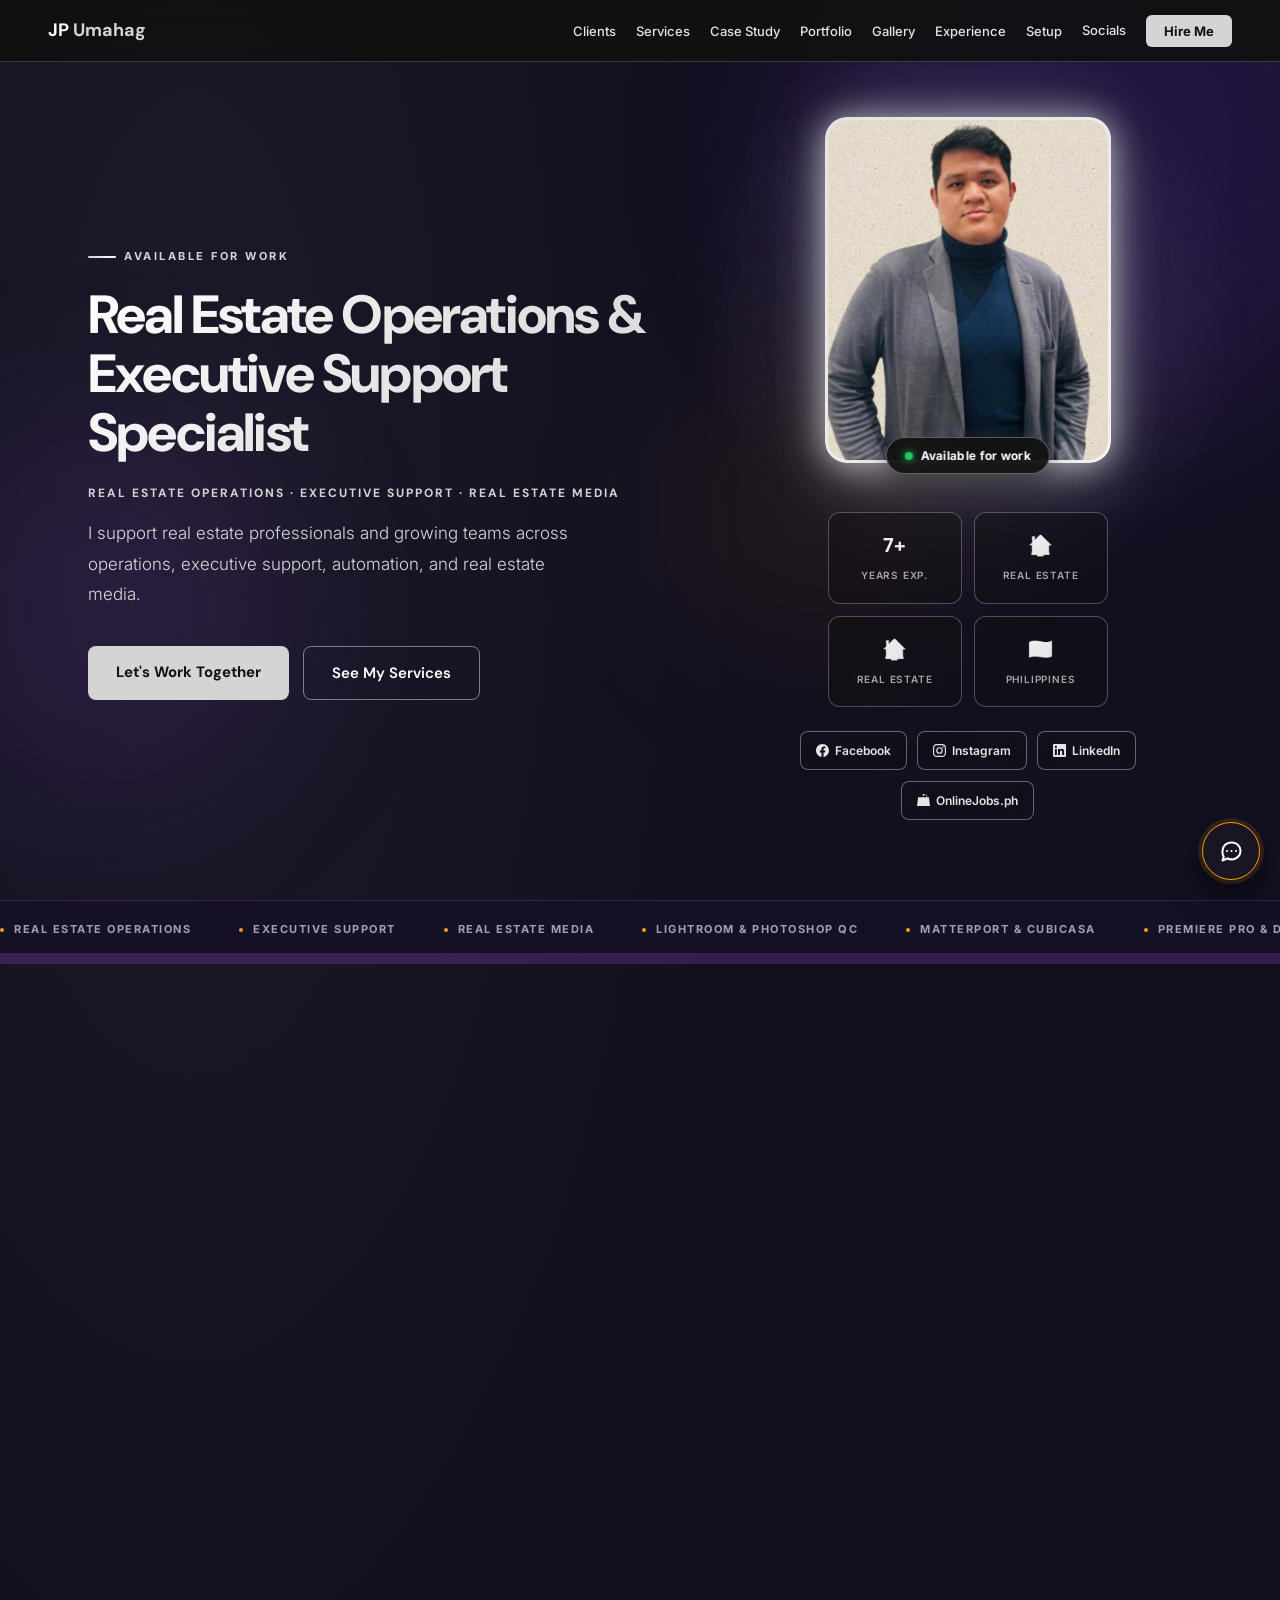
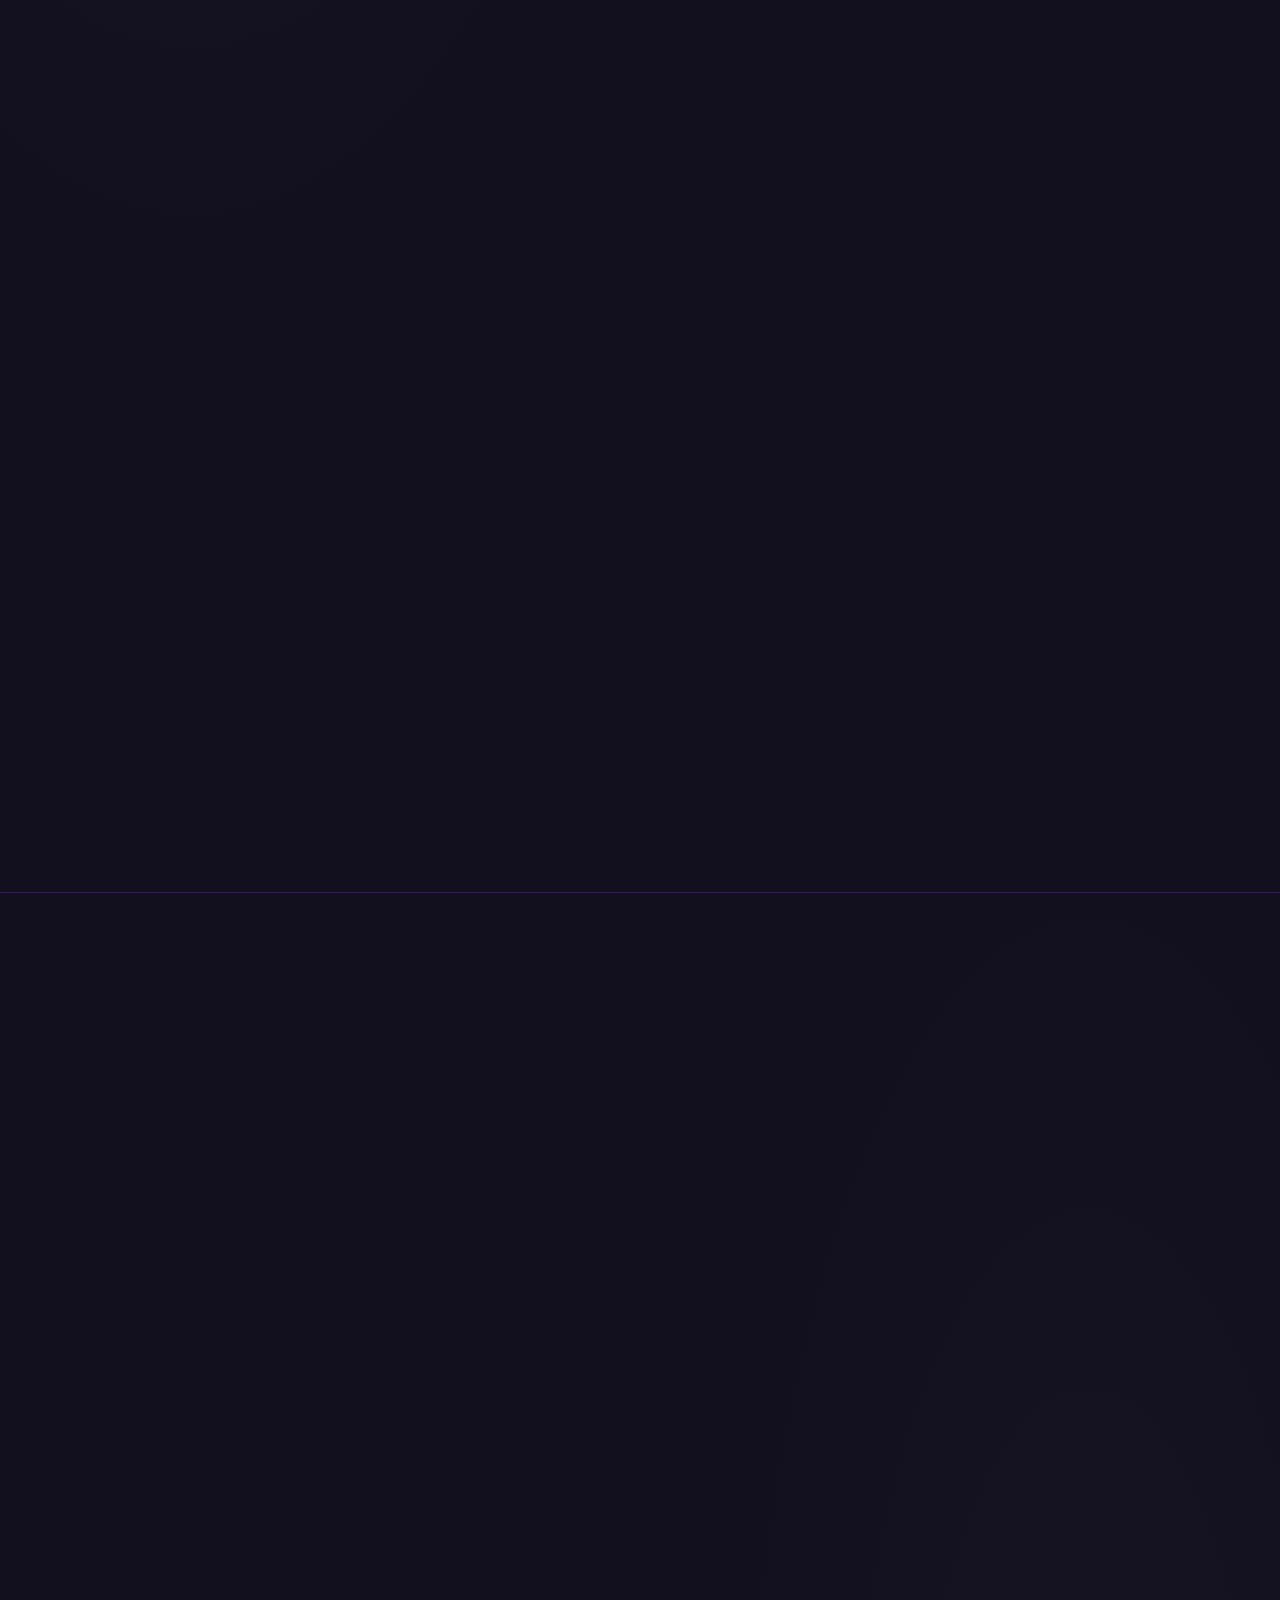
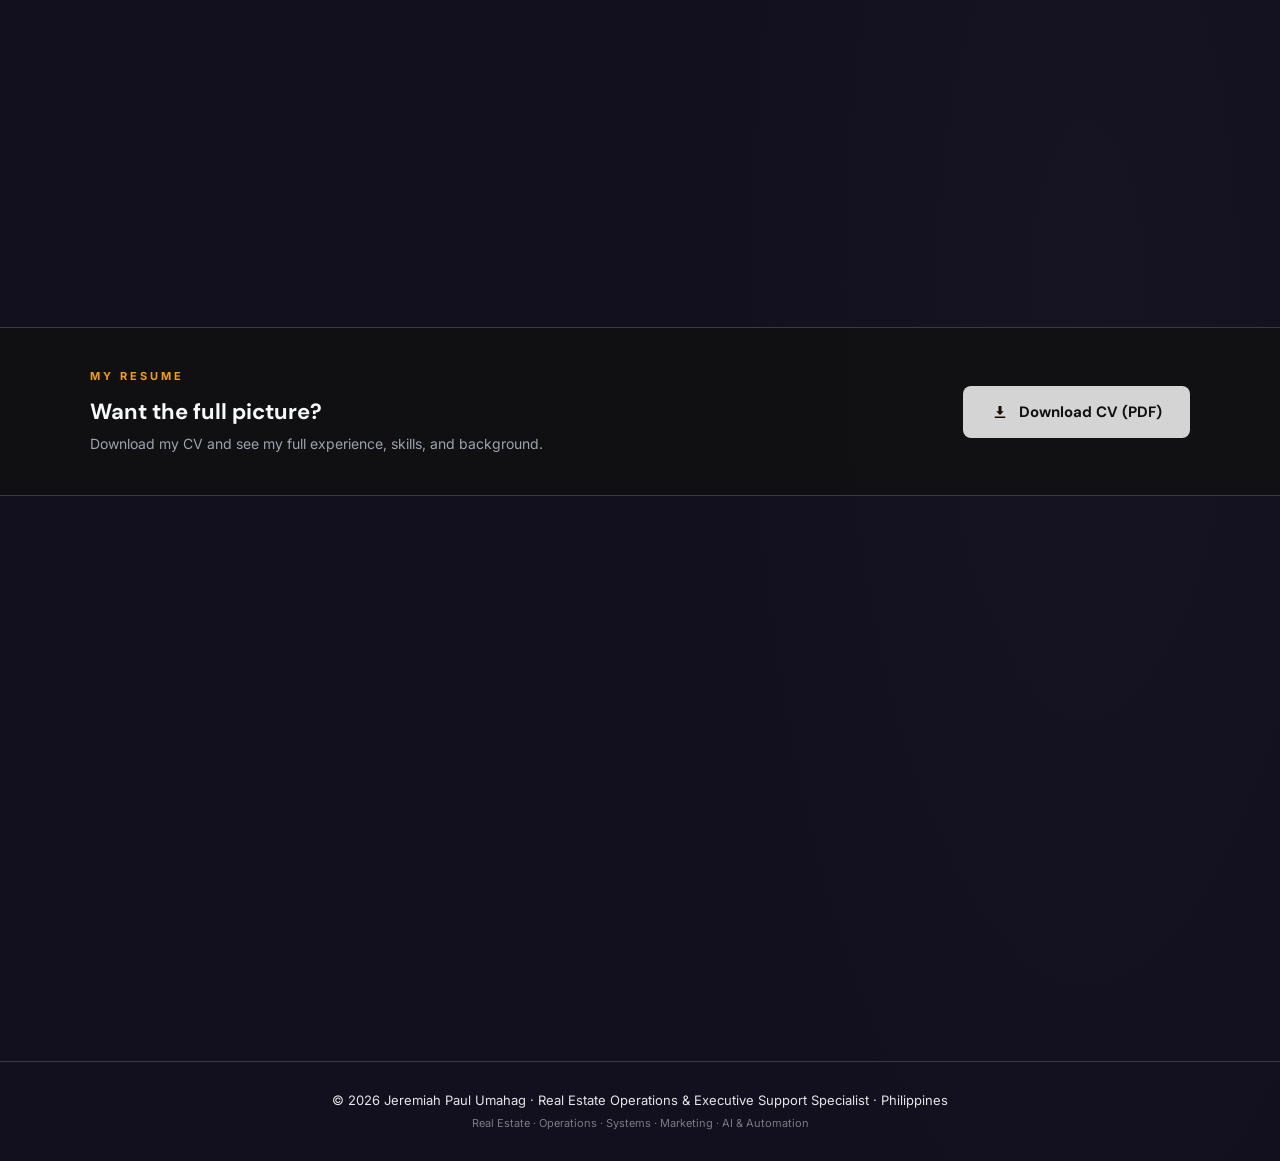
==== commit 5ad14a3d: "Add files via upload" ====
--- a/index.html
+++ b/index.html
@@ -1,1190 +1,1189 @@
-<!DOCTYPE html>
-<html lang="en">
-<head>
-  <link rel="stylesheet" href="chatbot.css">
-  <!-- Google tag (gtag.js) -->
-  <script async src="https://www.googletagmanager.com/gtag/js?id=G-P2B50DGMSV"></script>
-  <script>
-    window.dataLayer = window.dataLayer || [];
-    function gtag(){dataLayer.push(arguments);}
-    gtag('js', new Date());
-    gtag('config', 'G-P2B50DGMSV');
-  </script>
-  <meta charset="UTF-8"/>
-  <meta name="viewport" content="width=device-width,initial-scale=1.0"/>
-  <title>Jeremiah Paul Umahag â€” Real Estate Operations &amp; Executive Support Specialist</title>
-  <link rel="icon" type="image/svg+xml" href="[data-uri]">
-  <link rel="shortcut icon" type="image/svg+xml" href="[data-uri]">
-  <link rel="apple-touch-icon" href="[data-uri]">
-  <link href="https://fonts.googleapis.com/css2?family=DM+Sans:wght@300;400;500;600;700&family=Inter:wght@300;400;500&display=swap" rel="stylesheet"/>
-  <style>
-    *,*::before,*::after{box-sizing:border-box;margin:0;padding:0}
-    :root{
-      --bg:#120F1F;--bg-mid:#171129;--bg-card:#221A4B;
-      --violet:#7C3AED;--purple:#A855F7;--lilac:#C084FC;
-      --gold:#F59E0B;--gold-dim:#D97706;
-      --white:#F8FAFC;--slate:#9CA3AF;--slate-light:#D1D5DB;
-      --border-p:rgba(168,85,247,0.22);
-      --glow-purple:rgba(168,85,247,0.6);
-      --glow-gold:rgba(245,158,11,0.6);
-      /* SLEEK PLATINUM PALETTE */
-      --black:#111111;--black-alt:#1a1a1a;
-      --white-prime:#FFFFFF;
-      --silver:#E5E5E5;--silver-dark:#D4D4D4;
-      --glow-silver:rgba(229,229,229,0.5);
-    }
-    html{scroll-behavior:smooth}
-    body{
-      background:
-        radial-gradient(ellipse 80% 60% at 15% 10%,rgba(212,212,212,.05) 0%,transparent 55%),
-        radial-gradient(ellipse 60% 50% at 85% 80%,rgba(229,229,229,.02) 0%,transparent 50%),
-        #120F1F;
-      color:var(--white-prime);font-family:'Inter',sans-serif;font-size:16px;line-height:1.6;overflow-x:hidden
-    }
-
-    /* ORBS */
-    .go{position:fixed;border-radius:50%;filter:blur(80px);pointer-events:none;z-index:0;animation:fO 10s ease-in-out infinite}
-    .go1{width:600px;height:600px;background:rgba(124,58,237,.15);top:-150px;right:-100px}
-    .go2{width:400px;height:400px;background:rgba(168,85,247,.1);bottom:10%;left:-100px;animation-delay:-4s}
-    .go3{width:300px;height:300px;background:rgba(245,158,11,.06);top:40%;right:25%;animation-delay:-7s;animation-duration:14s}
-    @keyframes fO{0%,100%{transform:translate(0,0) scale(1);opacity:.8}33%{transform:translate(30px,-40px) scale(1.08);opacity:1}66%{transform:translate(-20px,20px) scale(.95);opacity:.7}}
-
-    /* NAV */
-    nav{position:fixed;top:0;left:0;right:0;z-index:200;display:flex;justify-content:space-between;align-items:center;padding:16px 48px;background:rgba(17,17,17,.92);backdrop-filter:blur(16px);border-bottom:1px solid rgba(229,229,229,.2)}
-    .nav-logo{font-family:'DM Sans',sans-serif;font-weight:700;font-size:18px;color:var(--white)}
-    .nav-logo span{color:var(--silver-dark)}
-    .nav-links{display:flex;gap:20px;list-style:none;align-items:center}
-    .nav-links a{color:var(--silver);text-decoration:none;font-size:13px;font-weight:500;transition:color .2s;white-space:nowrap}
-    .nav-links a:hover{color:var(--silver-dark)}
-    .nav-li svg{width:13px;height:13px;fill:currentColor}
-    .nav-li{display:inline-flex;align-items:center;gap:5px}
-    .nav-cta{background:var(--silver-dark)!important;color:var(--black)!important;padding:8px 18px;border-radius:6px;font-weight:700!important;transition:background .2s,transform .15s,box-shadow .2s!important}
-    .nav-cta:hover{background:var(--white-prime)!important;transform:translateY(-1px);box-shadow:0 4px 16px rgba(212,212,212,.35)!important}
-
-    /* HAMBURGER */
-    .hbg{display:none;flex-direction:column;gap:5px;cursor:pointer;background:none;border:none;padding:6px;z-index:210}
-    .hbg span{display:block;width:24px;height:2px;background:var(--white);border-radius:2px;transition:transform .3s,opacity .3s}
-    .hbg.open span:nth-child(1){transform:translateY(7px) rotate(45deg)}
-    .hbg.open span:nth-child(2){opacity:0}
-    .hbg.open span:nth-child(3){transform:translateY(-7px) rotate(-45deg)}
-
-    /* MOBILE DRAWER */
-    .mob-menu{display:none;position:fixed;inset:0;z-index:190;background:rgba(17,17,17,.97);backdrop-filter:blur(20px);flex-direction:column;align-items:center;justify-content:center;gap:6px;padding:100px 32px 32px;transform:translateY(-100%);transition:transform .35s cubic-bezier(.23,1,.32,1)}
-    .mob-menu.open{transform:translateY(0)}
-    .mob-menu a{display:block;width:100%;text-align:center;color:var(--white-prime);text-decoration:none;font-family:'DM Sans',sans-serif;font-size:22px;font-weight:600;padding:14px 0;border-bottom:1px solid rgba(229,229,229,.2);transition:color .2s}
-    .mob-menu a:hover{color:var(--silver-dark)}
-    .mob-menu a:last-of-type{border-bottom:none}
-    .mob-cta{background:var(--silver-dark)!important;color:var(--black)!important;border-radius:10px;margin-top:12px;font-size:18px!important;font-weight:700!important}
-    .mob-socials{display:flex;gap:12px;margin-top:20px;flex-wrap:wrap;justify-content:center}
-    .mob-socials a{display:inline-flex!important;align-items:center;gap:6px;font-size:13px!important;width:auto!important;padding:9px 14px!important;border:1px solid rgba(229,229,229,.25);border-radius:8px;color:var(--silver)!important;border-bottom:none!important;transition:border-color .2s,color .2s!important}
-    .mob-socials a:hover{border-color:var(--silver-dark)!important;color:var(--silver-dark)!important}
-    .mob-socials svg{width:13px;height:13px;fill:currentColor;flex-shrink:0}
-
-    /* BUTTONS */
-    .btn-g{background:var(--silver-dark);color:var(--black);padding:14px 28px;border-radius:8px;font-family:'DM Sans',sans-serif;font-weight:700;font-size:15px;text-decoration:none;display:inline-block;border:none;cursor:pointer;transition:background .3s cubic-bezier(.23,1,.32,1),transform .3s cubic-bezier(.23,1,.32,1),box-shadow .3s}
-    .btn-g:hover{background:var(--white-prime);transform:translateY(-4px) scale(1.02);box-shadow:0 12px 32px rgba(212,212,212,.5),0 0 20px rgba(212,212,212,.3)}
-    .btn-g:active{transform:translateY(-2px) scale(0.98)}
-    .btn-o{background:transparent;color:var(--white-prime);padding:14px 28px;border-radius:8px;font-family:'DM Sans',sans-serif;font-weight:600;font-size:15px;text-decoration:none;display:inline-block;border:1.5px solid rgba(229,229,229,.5);transition:border-color .3s cubic-bezier(.23,1,.32,1),color .3s cubic-bezier(.23,1,.32,1),transform .3s cubic-bezier(.23,1,.32,1),box-shadow .3s}
-    .btn-o:hover{border-color:var(--silver-dark);color:var(--silver-dark);transform:translateY(-4px) scale(1.02);box-shadow:0 12px 32px rgba(212,212,212,.2)}
-    .btn-o:active{transform:translateY(-2px) scale(0.98)}
-    .btn-sm{padding:9px 18px!important;font-size:13px!important}
-
-    /* HERO */
-    .hero{position:relative;z-index:1;min-height:100vh;display:grid;grid-template-columns:1.15fr .85fr;align-items:center;padding:100px 48px 60px;gap:48px;max-width:1200px;margin:0 auto}
-    .eyebrow{display:inline-flex;align-items:center;gap:8px;font-size:11px;font-weight:700;letter-spacing:2.5px;text-transform:uppercase;color:var(--silver-dark);margin-bottom:20px}
-    .eyebrow::before{content:'';display:block;width:28px;height:2px;background:linear-gradient(90deg,var(--silver-dark),var(--white-prime));border-radius:1px;animation:glowPulse 2s ease-in-out infinite}
-    @keyframes glowPulse{0%,100%{opacity:.7;box-shadow:0 0 8px var(--glow-silver)}50%{opacity:1;box-shadow:0 0 16px var(--glow-silver)}}
-    h1{font-family:'DM Sans',sans-serif;font-size:clamp(36px,4.2vw,60px);font-weight:800;line-height:1.1;letter-spacing:-1.8px;margin-bottom:16px;background:linear-gradient(135deg,var(--white-prime) 0%,var(--silver) 50%,var(--silver-dark) 100%);-webkit-background-clip:text;-webkit-text-fill-color:transparent;background-clip:text;animation:gradientShift 4s ease infinite}
-    @keyframes gradientShift{0%,100%{background-position:0% 50%}50%{background-position:100% 50%}}
-    .hcap{display:inline-block;font-family:'DM Sans',sans-serif;font-size:12px;font-weight:700;letter-spacing:2px;text-transform:uppercase;color:var(--silver-dark);margin-bottom:16px;line-height:1.5}
-    .hsub{font-size:17px;color:var(--silver);max-width:500px;margin-bottom:36px;line-height:1.8;font-weight:300;opacity:0.95}
-    .hact{display:flex;gap:14px;flex-wrap:wrap}
-
-    /* HERO RIGHT */
-    .hr{display:flex;flex-direction:column;align-items:center;gap:24px;position:relative}
-    .pglow{position:absolute;width:400px;height:460px;top:-40px;left:50%;transform:translateX(-50%);border-radius:50%;background:radial-gradient(ellipse at 50% 50%,rgba(229,229,229,.25) 0%,rgba(229,229,229,.1) 40%,transparent 70%);filter:blur(40px);animation:glowExpand 6s ease-in-out infinite;z-index:0;box-shadow:0 0 30px var(--glow-silver)}
-    @keyframes glowExpand{0%,100%{opacity:.25;transform:translateX(-50%) scale(1)}50%{opacity:.4;transform:translateX(-50%) scale(1.15)}}
-    .pw{position:relative;width:280px;height:340px;z-index:1}
-    .pw::after{content:'';position:absolute;inset:-3px;border-radius:22px;background:linear-gradient(135deg,#E5E5E5,#FFFFFF,#E5E5E5);background-size:300% 300%;animation:shiftGrad 5s ease infinite;z-index:1;box-shadow:0 0 30px var(--glow-silver),0 0 60px rgba(229,229,229,.3)}
-    @keyframes shiftGrad{0%{background-position:0% 50%;box-shadow:0 0 30px var(--glow-silver),0 0 60px rgba(229,229,229,.3)}50%{background-position:100% 50%;box-shadow:0 0 60px rgba(229,229,229,.3),0 0 30px var(--glow-silver)}100%{background-position:0% 50%;box-shadow:0 0 30px var(--glow-silver),0 0 60px rgba(229,229,229,.3)}}
-    .pi{position:relative;z-index:2;width:100%;height:100%;border-radius:20px;overflow:hidden;transition:transform .4s cubic-bezier(.23,1,.32,1),box-shadow .4s;box-shadow:0 20px 60px rgba(229,229,229,.25),0 8px 32px rgba(212,212,212,.15);backdrop-filter:blur(2px)}
-    .pw:hover .pi{transform:translateY(-8px) scale(1.02);box-shadow:0 32px 80px rgba(229,229,229,.4),0 12px 48px rgba(212,212,212,.25)}
-    .pi img{width:100%;height:100%;object-fit:cover;object-position:top center;display:block}
-    .bdg{position:absolute;bottom:-14px;left:50%;transform:translateX(-50%);z-index:3;background:rgba(17,17,17,.92);backdrop-filter:blur(20px);border:1px solid rgba(229,229,229,.35);border-radius:100px;padding:8px 18px;display:flex;align-items:center;gap:8px;white-space:nowrap;box-shadow:0 8px 24px rgba(0,0,0,.5),0 0 16px rgba(229,229,229,.15)}
-    .bdg-dot{width:8px;height:8px;background:#22C55E;border-radius:50%;animation:pulse 2s ease infinite;box-shadow:0 0 8px #22C55E;flex-shrink:0}
-    @keyframes pulse{0%,100%{opacity:1;transform:scale(1);box-shadow:0 0 8px #22C55E}50%{opacity:.6;transform:scale(.8);box-shadow:0 0 16px #22C55E}}
-    .bdg-txt{font-size:12px;font-weight:700;color:var(--white-prime);letter-spacing:.3px}
-    .hstats{display:grid;grid-template-columns:1fr 1fr;gap:12px;width:100%;max-width:280px;margin-top:28px;position:relative;z-index:1}
-    .sp{background:rgba(17,17,17,.4);border:1.5px solid rgba(229,229,229,.3);border-radius:12px;padding:16px 14px;text-align:center;backdrop-filter:blur(12px);transition:transform .3s,border-color .3s,box-shadow .3s,background .3s;cursor:default}
-    .sp:hover{transform:translateY(-6px);border-color:var(--silver-dark);background:rgba(17,17,17,.6);box-shadow:0 12px 32px rgba(229,229,229,.25),0 0 20px rgba(212,212,212,.2),inset 0 1px 12px rgba(229,229,229,.1)}
-    .sp .v{font-family:'DM Sans',sans-serif;font-size:20px;font-weight:800;background:linear-gradient(135deg,var(--white-prime),var(--silver-dark));-webkit-background-clip:text;-webkit-text-fill-color:transparent;background-clip:text;display:block}
-    .sp .l{font-size:10px;color:rgba(229,229,229,0.7);font-weight:600;text-transform:uppercase;letter-spacing:.8px;margin-top:3px}
-    .socl{display:flex;gap:10px;flex-wrap:wrap;justify-content:center;position:relative;z-index:1}
-    .sl{display:inline-flex;align-items:center;gap:6px;padding:9px 15px;border-radius:8px;background:rgba(17,17,17,.3);border:1.5px solid rgba(229,229,229,.4);color:var(--silver);text-decoration:none;font-size:12px;font-weight:600;backdrop-filter:blur(10px);transition:border-color .3s,color .3s,transform .3s,box-shadow .3s,background .3s}
-    .sl:hover{border-color:var(--silver-dark);color:var(--white-prime);transform:translateY(-3px);background:rgba(229,229,229,.1);box-shadow:0 8px 24px rgba(229,229,229,.2),0 0 16px rgba(229,229,229,.1)}
-    .sl svg{width:13px;height:13px;fill:currentColor;flex-shrink:0;transition:transform .3s}
-
-    /* TICKER */
-    .tkw{position:relative;z-index:1;background:rgba(23,17,41,.85);border-top:1px solid var(--border-p);border-bottom:1px solid var(--border-p);padding:13px 0;overflow:hidden;white-space:nowrap}
-    .tkt{display:inline-flex;gap:48px;animation:tk 32s linear infinite}
-    .tki{font-size:11px;font-weight:700;letter-spacing:1.5px;text-transform:uppercase;color:var(--slate);display:inline-flex;align-items:center;gap:10px}
-    .tkd{width:4px;height:4px;background:var(--gold);border-radius:50%;flex-shrink:0}
-    @keyframes tk{0%{transform:translateX(0)}100%{transform:translateX(-50%)}}
-
-    /* SECTIONS */
-    .sw{position:relative;z-index:1;padding:80px 48px;max-width:1100px;margin:0 auto}
-    .sl-lbl{font-size:11px;font-weight:700;letter-spacing:3px;text-transform:uppercase;color:var(--gold);margin-bottom:12px}
-    h2{font-family:'DM Sans',sans-serif;font-size:clamp(24px,3vw,36px);font-weight:700;letter-spacing:-.8px;line-height:1.15;margin-bottom:16px}
-    .si{color:var(--slate-light);font-size:16px;line-height:1.75;max-width:680px;margin-bottom:48px}
-    hr.dv{border:none;border-top:1px solid var(--border-p);margin:0}
-
-    /* CARDS */
-    .card{background:rgba(17,17,17,.65);border:1px solid rgba(229,229,229,.25);border-radius:14px;padding:24px;backdrop-filter:blur(8px);transition:border-color .25s,transform .25s,box-shadow .25s}
-    .card:hover{border-color:var(--silver-dark);transform:translateY(-4px);box-shadow:0 12px 36px rgba(212,212,212,.2),0 4px 12px rgba(229,229,229,.1)}
-
-    /* SUPPORTS BANNER */
-    .sup{position:relative;z-index:1;background:linear-gradient(135deg,rgba(229,229,229,.08),rgba(212,212,212,.05));border-top:1px solid rgba(229,229,229,.2);border-bottom:1px solid rgba(229,229,229,.2);padding:36px 48px}
-    .sup-in{max-width:1100px;margin:0 auto;display:flex;align-items:center;justify-content:space-between;flex-wrap:wrap;gap:32px}
-    .sup-l .stag{display:inline-flex;align-items:center;gap:6px;font-size:11px;font-weight:700;letter-spacing:2px;text-transform:uppercase;color:var(--silver-dark);margin-bottom:12px}
-    .sup-l .stag::before{content:'';width:6px;height:6px;background:#22C55E;border-radius:50%;animation:pu 2s ease infinite}
-    .sup-l h3{font-family:'DM Sans',sans-serif;font-size:20px;font-weight:700;color:var(--white);margin-bottom:8px}
-    .sup-l p{font-size:14px;color:var(--slate-light);max-width:560px;line-height:1.7}
-    .sup-tags{display:flex;flex-wrap:wrap;gap:8px}
-    .stg{background:rgba(168,85,247,.12);border:1px solid rgba(168,85,247,.28);color:var(--lilac);font-size:12px;font-weight:600;padding:5px 13px;border-radius:100px}
-
-    /* GRIDS */
-    .g3{display:grid;grid-template-columns:repeat(3,1fr);gap:18px}
-    .g2{display:grid;grid-template-columns:repeat(2,1fr);gap:18px}
-    .g2c{display:grid;grid-template-columns:1fr 1fr;gap:18px}
-
-    /* WHAT I DO */
-    .wc .wi{font-size:28px;margin-bottom:14px;display:block}
-    .wc h3{font-family:'DM Sans',sans-serif;font-size:15px;font-weight:700;color:var(--white);margin-bottom:8px}
-    .wc p{font-size:13px;color:var(--slate-light);line-height:1.65}
-    .wc .wn{font-size:12px;color:var(--gold);font-weight:600;margin-top:10px;font-style:italic}
-
-    /* RE OPS */
-    .roc{background:rgba(34,26,75,.65);border:1px solid var(--border-p);border-radius:14px;padding:26px;backdrop-filter:blur(8px);transition:border-color .25s,transform .25s}
-    .roc:hover{border-color:var(--gold);transform:translateY(-3px)}
-    .roc .ri{font-size:26px;margin-bottom:12px}
-    .roc h3{font-family:'DM Sans',sans-serif;font-size:16px;font-weight:700;color:var(--white);margin-bottom:14px}
-    .roc ul{list-style:none;padding:0}
-    .roc ul li{font-size:13px;color:var(--slate-light);padding:4px 0;display:flex;align-items:flex-start;gap:8px}
-    .roc ul li::before{content:"â†’";color:var(--purple);font-size:11px;margin-top:2px;flex-shrink:0}
-
-    /* CASE STUDY */
-    .csw{background:rgba(34,26,75,.5);border:1px solid var(--border-p);border-radius:20px;overflow:hidden}
-    .csh{background:linear-gradient(135deg,rgba(124,58,237,.2),rgba(245,158,11,.08));padding:36px 40px;border-bottom:1px solid var(--border-p)}
-    .csb-lbl{display:inline-block;background:rgba(245,158,11,.15);border:1px solid rgba(245,158,11,.3);color:var(--gold);font-size:11px;font-weight:700;letter-spacing:1.5px;text-transform:uppercase;padding:4px 12px;border-radius:100px;margin-bottom:16px}
-    .csh h3{font-family:'DM Sans',sans-serif;font-size:24px;font-weight:700;color:var(--white);margin-bottom:8px}
-    .csh p{font-size:15px;color:var(--slate-light);max-width:600px;line-height:1.7}
-    .cs-meta{display:flex;gap:24px;margin-top:20px;flex-wrap:wrap}
-    .cs-mi{font-size:13px;color:var(--slate)}
-    .cs-mi span{color:var(--lilac);font-weight:600}
-    .csbd{padding:36px 40px}
-    .cs-card{background:rgba(18,15,31,.5);border:1px solid var(--border-p);border-radius:12px;padding:20px}
-    .cs-card h4{font-family:'DM Sans',sans-serif;font-size:14px;font-weight:700;color:var(--gold);margin-bottom:12px}
-    .cs-card ul{list-style:none;padding:0}
-    .cs-card ul li{font-size:13px;color:var(--slate-light);padding:3px 0;display:flex;align-items:flex-start;gap:7px}
-    .cs-card ul li::before{content:"Â·";color:var(--purple);font-weight:700;flex-shrink:0}
-    .cs-res{background:linear-gradient(135deg,rgba(34,26,75,.8),rgba(124,58,237,.1));border:1px solid rgba(245,158,11,.2);border-radius:14px;padding:28px 32px}
-    .cs-res h4{font-family:'DM Sans',sans-serif;font-size:16px;font-weight:700;color:var(--gold);margin-bottom:12px}
-    .cs-res p{font-size:15px;color:var(--slate-light);line-height:1.75;font-style:italic}
-
-    /* BEFORE/AFTER */
-    .baw{background:rgba(34,26,75,.5);border:1px solid var(--border-p);border-radius:20px;overflow:hidden}
-    .bat{width:100%;border-collapse:collapse}
-    .bat thead tr{background:rgba(18,15,31,.6)}
-    .bat thead th{padding:16px 24px;text-align:left;font-size:12px;font-weight:700;letter-spacing:2px;text-transform:uppercase}
-    .bat thead th:first-child{color:var(--slate)}
-    .bat thead th:last-child{color:var(--gold)}
-    .bat tbody tr{border-top:1px solid rgba(229,229,229,.2);transition:background .2s}
-    .bat tbody tr:hover{background:rgba(212,212,212,.05)}
-    .bat td{padding:14px 24px;font-size:14px}
-    .bat td:first-child{color:var(--silver)}
-    .bat td:last-child{color:var(--white-prime);font-weight:500}
-    .baf{padding:20px 24px;background:rgba(17,17,17,.4);border-top:1px solid rgba(229,229,229,.2);font-size:14px;color:var(--silver-dark);font-style:italic;text-align:center}
-
-    /* SERVICES */
-    .sg{display:grid;grid-template-columns:repeat(3,1fr);gap:18px;margin-bottom:52px}
-    .sc{background:rgba(17,17,17,.65);border:1px solid rgba(229,229,229,.25);border-radius:14px;padding:26px;backdrop-filter:blur(8px);transition:border-color .25s,transform .25s,box-shadow .25s}
-    .sc:hover{border-color:var(--silver-dark);transform:translateY(-5px);box-shadow:0 12px 36px rgba(212,212,212,.25)}
-    .sc .si2{font-size:30px;margin-bottom:14px}
-    .sc h3{font-family:'DM Sans',sans-serif;font-size:16px;font-weight:700;margin-bottom:6px}
-    .sc .st{font-size:12px;color:var(--silver-dark);font-weight:600;margin-bottom:14px}
-    .sc ul{list-style:none;padding:0}
-    .sc ul li{font-size:13px;color:var(--silver);padding:3px 0;display:flex;align-items:flex-start;gap:8px;line-height:1.5}
-    .sc ul li::before{content:"â†’";color:var(--silver-dark);font-size:11px;margin-top:2px;flex-shrink:0}
-    .sc-w{grid-column:1/-1;background:linear-gradient(135deg,rgba(17,17,17,.8),rgba(212,212,212,.08));border-color:rgba(229,229,229,.2)}
-    .sc-w .s-cols{display:grid;grid-template-columns:repeat(3,1fr);gap:8px;margin-top:8px}
-
-    /* AI */
-    .ac{background:rgba(17,17,17,.65);border:1px solid rgba(229,229,229,.25);border-radius:14px;padding:26px;backdrop-filter:blur(8px);transition:border-color .25s,transform .25s}
-    .ac:hover{border-color:var(--silver-dark);transform:translateY(-4px)}
-    .ac h3{font-family:'DM Sans',sans-serif;font-size:15px;font-weight:700;color:var(--white-prime);margin-bottom:12px}
-    .ac ul{list-style:none;padding:0}
-    .ac ul li{font-size:13px;color:var(--silver);padding:3px 0;display:flex;align-items:flex-start;gap:7px}
-    .ac ul li::before{content:"Â·";color:var(--silver-dark);font-weight:700}
-    .ac-h{grid-column:1/-1;background:linear-gradient(135deg,rgba(212,212,212,.12),rgba(17,17,17,.8));border-color:rgba(229,229,229,.3)}
-    .ac-h p{font-size:15px;color:var(--silver);line-height:1.75}
-    .ac-h strong{color:var(--white-prime)}
-
-    /* SOP FLOW */
-    .sop-f{display:flex;align-items:center;margin:32px 0;flex-wrap:wrap;gap:0}
-    .sop-s{background:rgba(17,17,17,.7);border:1px solid rgba(229,229,229,.25);border-radius:12px;padding:16px 20px;text-align:center;flex:1;min-width:120px;transition:border-color .2s,transform .2s}
-    .sop-s:hover{border-color:var(--silver-dark);transform:translateY(-3px)}
-    .sop-s .si3{font-size:24px;display:block;margin-bottom:8px}
-    .sop-s .sl2{font-size:12px;font-weight:700;color:var(--white-prime)}
-    .sop-s .ss{font-size:11px;color:var(--silver);margin-top:3px}
-    .sop-a{color:var(--silver-dark);font-size:20px;padding:0 8px;flex-shrink:0}
-
-    /* WORK SAMPLES */
-    .smg{display:grid;grid-template-columns:repeat(2,1fr);gap:24px}
-    .smc{background:rgba(17,17,17,.65);border:1px solid rgba(229,229,229,.25);border-radius:16px;overflow:hidden;transition:border-color .3s,transform .3s,box-shadow .3s}
-    .smc:hover{border-color:var(--silver-dark);transform:translateY(-5px);box-shadow:0 16px 48px rgba(212,212,212,.25),0 4px 16px rgba(229,229,229,.1)}
-    .smt{position:relative;height:200px;overflow:hidden;background:rgba(17,17,17,.6)}
-    .smt img{width:100%;height:100%;object-fit:cover;object-position:top left;display:block;transition:transform .4s,filter .4s;filter:brightness(.92)}
-    .smc:hover .smt img{transform:scale(1.03);filter:brightness(1)}
-    .smt-ov{position:absolute;inset:0;background:linear-gradient(to bottom,transparent 40%,rgba(17,17,17,.85) 100%);pointer-events:none}
-    .smt-pl{display:flex;gap:6px;position:absolute;top:12px;left:12px}
-    .pb{font-size:10px;font-weight:700;letter-spacing:.8px;text-transform:uppercase;padding:3px 9px;border-radius:4px;backdrop-filter:blur(6px)}
-    .pb-l{background:rgba(34,197,94,.2);border:1px solid rgba(34,197,94,.4);color:#4ade80}
-    .pb-r{background:rgba(212,212,212,.2);border:1px solid rgba(212,212,212,.4);color:var(--silver-dark)}
-    .smb{padding:20px}
-    .sm-cats{display:flex;gap:6px;margin-bottom:10px;flex-wrap:wrap}
-    .sm-cat{background:rgba(212,212,212,.12);border:1px solid rgba(212,212,212,.25);color:var(--silver-dark);font-size:10px;font-weight:700;letter-spacing:1px;text-transform:uppercase;padding:3px 9px;border-radius:4px}
-    .smc h3{font-family:'DM Sans',sans-serif;font-size:15px;font-weight:700;color:var(--white-prime);margin-bottom:7px}
-    .smc p{font-size:13px;color:var(--silver);line-height:1.6}
-    .sm-meta{display:flex;gap:14px;margin-top:12px;flex-wrap:wrap}
-    .sm-mi{font-size:11px;color:var(--silver);display:flex;align-items:center;gap:4px}
-    .sm-mi strong{color:var(--white-prime)}
-    .smc-ph{background:rgba(17,17,17,.65);border:1px solid rgba(229,229,229,.25);border-radius:16px;overflow:hidden}
-    .ph-t{height:200px;display:flex;flex-direction:column;align-items:center;justify-content:center;gap:12px;background:rgba(17,17,17,.4)}
-    .ph-t .ph-i{font-size:40px;opacity:.4}
-    .ph-t p{font-size:13px;color:var(--silver);text-align:center;padding:0 24px}
-
-    /* TOOLS */
-    .tfg{display:grid;grid-template-columns:repeat(3,1fr);gap:18px}
-    .tfc{background:rgba(17,17,17,.65);border:1px solid rgba(229,229,229,.25);border-radius:14px;padding:24px;backdrop-filter:blur(8px)}
-    .tfc h3{font-family:'DM Sans',sans-serif;font-size:13px;font-weight:700;color:var(--silver-dark);letter-spacing:1.5px;text-transform:uppercase;margin-bottom:16px}
-    .tr{display:flex;align-items:center;justify-content:space-between;padding:6px 0;border-bottom:1px solid rgba(229,229,229,.1)}
-    .tr:last-child{border-bottom:none}
-    .tn{font-size:13px;color:var(--silver)}
-    .tl{font-size:10px;font-weight:700;padding:2px 8px;border-radius:100px}
-    .le{background:rgba(34,197,94,.12);color:#4ade80;border:1px solid rgba(34,197,94,.25)}
-    .lw{background:rgba(212,212,212,.1);color:var(--silver-dark);border:1px solid rgba(212,212,212,.2)}
-
-    /* WHY */
-    .wg{display:grid;grid-template-columns:1fr 1fr;gap:40px;align-items:start}
-    .wl{list-style:none;padding:0;display:flex;flex-direction:column;gap:13px}
-    .wl li{display:flex;align-items:flex-start;gap:13px;font-size:15px;color:var(--silver);line-height:1.6}
-    .wck{width:22px;height:22px;background:rgba(212,212,212,.15);border-radius:50%;display:flex;align-items:center;justify-content:center;flex-shrink:0;margin-top:1px;font-size:11px;color:var(--silver-dark);font-weight:700}
-    .ic{background:rgba(17,17,17,.65);border:1px solid rgba(229,229,229,.25);border-radius:16px;padding:30px;backdrop-filter:blur(8px)}
-    .ic h3{font-family:'DM Sans',sans-serif;font-size:18px;font-weight:700;margin-bottom:18px;color:var(--white-prime)}
-    .ctags{display:flex;flex-wrap:wrap;gap:9px}
-    .ctag{background:rgba(212,212,212,.12);border:1px solid rgba(212,212,212,.28);color:var(--silver-dark);font-size:13px;font-weight:600;padding:6px 15px;border-radius:100px;transition:background .2s,border-color .2s,transform .2s;cursor:default}
-    .ctag:hover{background:rgba(212,212,212,.22);border-color:var(--silver);transform:translateY(-2px)}
-
-    /* EXPERIENCE */
-    .ei{display:grid;grid-template-columns:220px 1fr;gap:32px;padding:30px 0;border-bottom:1px solid rgba(229,229,229,.2)}
-    .ei:first-child{border-top:1px solid rgba(229,229,229,.2)}
-    .ep{font-size:12px;font-weight:700;color:var(--silver-dark);margin-bottom:5px}
-    .ec{font-size:13px;color:var(--silver);font-weight:500}
-    .er{font-family:'DM Sans',sans-serif;font-size:17px;font-weight:700;color:var(--white-prime);margin-bottom:10px;line-height:1.3}
-    .ed{font-size:14px;color:var(--silver);line-height:1.7}
-    .etg{display:flex;flex-wrap:wrap;gap:7px;margin-top:12px}
-    .et{font-size:11px;font-weight:600;color:var(--silver-dark);background:rgba(212,212,212,.1);border:1px solid rgba(212,212,212,.2);border-radius:4px;padding:3px 9px}
-
-    /* CV STRIP */
-    .cvs{position:relative;z-index:1;background:rgba(17,17,17,.85);border-top:1px solid rgba(229,229,229,.2);border-bottom:1px solid rgba(229,229,229,.2);padding:40px 48px}
-    .cvsi{max-width:1100px;margin:0 auto;display:flex;align-items:center;justify-content:space-between;flex-wrap:wrap;gap:24px}
-
-    /* CONTACT */
-    .cw{background:rgba(17,17,17,.65);border:1px solid rgba(229,229,229,.25);border-radius:20px;padding:56px;text-align:center;position:relative;overflow:hidden;backdrop-filter:blur(12px)}
-    .cw::before{content:'';position:absolute;top:-80px;left:50%;transform:translateX(-50%);width:360px;height:360px;background:radial-gradient(circle,rgba(212,212,212,.15),transparent 70%);pointer-events:none}
-    .cl-links{display:flex;justify-content:center;gap:10px;flex-wrap:wrap;margin-top:32px}
-    .cl{display:inline-flex;align-items:center;gap:8px;font-size:13px;color:var(--silver);text-decoration:none;padding:10px 16px;border:1px solid rgba(229,229,229,.25);border-radius:8px;font-weight:500;transition:border-color .2s,color .2s,transform .2s,box-shadow .2s}
-    .cl:hover{border-color:var(--silver-dark);color:var(--silver-dark);transform:translateY(-2px);box-shadow:0 4px 14px rgba(212,212,212,.15)}
-
-    footer{position:relative;z-index:1;text-align:center;padding:28px 48px;font-size:13px;color:var(--silver);border-top:1px solid rgba(229,229,229,.2)}
-
-    /* SCROLL ANIMATIONS */
-    .fi{opacity:0;transform:translateY(22px);transition:opacity .6s ease,transform .6s ease}
-    .fi.vis{opacity:1;transform:translateY(0)}
-
-    /* ENHANCED SCROLL REVEAL ANIMATIONS */
-    .animate-in{animation:smoothReveal .7s cubic-bezier(.23,1,.32,1) forwards!important}
-    @keyframes smoothReveal{
-      0%{opacity:0;transform:translateY(28px)}
-      100%{opacity:1;transform:translateY(0)}
-    }
-    
-    /* Element-specific stagger animations */
-    .card, .roc, .sc, .ac, .smc, .tfc, .ctag, .et{
-      opacity:0;
-      transform:translateY(28px);
-      transition:opacity .7s cubic-bezier(.23,1,.32,1), transform .7s cubic-bezier(.23,1,.32,1), border-color .3s ease, box-shadow .3s ease;
-    }
-    .card.animate-in, .roc.animate-in, .sc.animate-in, .ac.animate-in, .smc.animate-in, .tfc.animate-in, .ctag.animate-in, .et.animate-in{
-      opacity:1;
-      transform:translateY(0);
-    }
-    
-    section{opacity:0;transform:translateY(24px);transition:opacity .7s ease .1s, transform .7s ease .1s}
-    section.animate-in{opacity:1;transform:translateY(0)}
-    
-    h1, h2, .eyebrow, .si{opacity:0;transform:translateY(16px);transition:opacity .6s ease, transform .6s ease}
-    h1.animate-in, h2.animate-in, .eyebrow.animate-in, .si.animate-in{opacity:1;transform:translateY(0)}
-
-    /* ENHANCED BUTTON ANIMATIONS */
-    .btn-g{transition:background .3s cubic-bezier(.23,1,.32,1),transform .3s cubic-bezier(.23,1,.32,1),box-shadow .3s ease,filter .3s ease}
-    .btn-g:hover{background:var(--white-prime);transform:translateY(-4px) scale(1.02);box-shadow:0 12px 32px rgba(212,212,212,.5),0 0 20px rgba(212,212,212,.3);filter:brightness(1.1)}
-    .btn-g:active{transform:translateY(-2px) scale(0.98)}
-    
-    .btn-o{transition:border-color .3s cubic-bezier(.23,1,.32,1),color .3s cubic-bezier(.23,1,.32,1),transform .3s cubic-bezier(.23,1,.32,1),box-shadow .3s ease,background .3s ease}
-    .btn-o:hover{border-color:var(--silver-dark);color:var(--silver-dark);transform:translateY(-4px) scale(1.02);box-shadow:0 12px 32px rgba(212,212,212,.3),inset 0 0 12px rgba(212,212,212,.1);background:rgba(212,212,212,.05)}
-    .btn-o:active{transform:translateY(-2px) scale(0.98)}
-
-    /* REVEAL ON SCROLL */
-    @keyframes revealUp{from{opacity:0;transform:translateY(32px)}to{opacity:1;transform:translateY(0)}}
-    @keyframes revealLeft{from{opacity:0;transform:translateX(-32px)}to{opacity:1;transform:translateX(0)}}
-    @keyframes revealRight{from{opacity:0;transform:translateX(32px)}to{opacity:1;transform:translateX(0)}}
-    @keyframes fadeIn{from{opacity:0}to{opacity:1}}
-    @keyframes slideUp{from{transform:translateY(48px);opacity:0}to{transform:translateY(0);opacity:1}}
-    
-    /* STAGGERED CARD ANIMATIONS */
-    .card, .roc, .sc, .ac, .smc, .tfc, .ctag, .et{animation:revealUp .6s ease backwards}
-    .g3 > .card:nth-child(1), .g3 > .roc:nth-child(1), .g3 > .sc:nth-child(1), .g3 > .ac:nth-child(1), .sg > .sc:nth-child(1), .smg > .smc:nth-child(1), .tfg > .tfc:nth-child(1){animation-delay:.1s}
-    .g3 > .card:nth-child(2), .g3 > .roc:nth-child(2), .g3 > .sc:nth-child(2), .g3 > .ac:nth-child(2), .sg > .sc:nth-child(2), .smg > .smc:nth-child(2), .tfg > .tfc:nth-child(2){animation-delay:.2s}
-    .g3 > .card:nth-child(3), .g3 > .roc:nth-child(3), .g3 > .sc:nth-child(3), .g3 > .ac:nth-child(3), .sg > .sc:nth-child(3), .tfg > .tfc:nth-child(3){animation-delay:.3s}
-
-    /* SMOOTH TRANSITIONS */
-    a, button{transition:all .3s cubic-bezier(.23,1,.32,1)}
-    .nav-links a{transition:color .25s ease}
-    .nav-links a:hover{transform:translateY(-2px)}
-    
-    /* SECTION FADE IN */
-    section{opacity:0;animation:slideUp .7s ease forwards}
-    
-    /* LINK HOVER ENHANCEMENT */
-    .sl:hover svg{transform:translateX(2px)}
-    .cl:hover svg{transform:translateX(2px)}
-    .nav-links a:hover::after{content:'';position:absolute;bottom:-2px;left:0;right:0;height:1px;background:var(--gold)}
-
-    /* =========================================
-       MOBILE â€” FULL RESPONSIVE
-       ========================================= */
-    @media(max-width:768px){
-      /* Nav */
-      nav{padding:14px 20px}
-      .nav-links{display:none}
-      .hbg{display:flex}
-      .mob-menu{display:flex}
-
-      /* Hero */
-      .hero{grid-template-columns:1fr;padding:82px 20px 48px;min-height:auto;gap:40px}
-      .hr{display:flex;width:100%;max-width:320px;margin:0 auto}
-      .pglow{width:280px;height:280px;top:-20px}
-      .pw{width:240px;height:290px;margin:0 auto}
-      .hstats{max-width:260px;margin:28px auto 0}
-      h1{font-size:clamp(30px,7.5vw,44px);letter-spacing:-1.2px;margin-bottom:14px}
-      .eyebrow{margin-bottom:14px;font-size:10px}
-      .hcap{font-size:11px;letter-spacing:1.5px;margin-bottom:14px;display:block}
-      .hsub{font-size:15px;margin-bottom:28px;max-width:100%}
-      .hact{flex-direction:column;gap:12px}
-      .btn-g,.btn-o{width:100%;text-align:center;padding:16px 20px;font-size:16px;display:block}
-
-      /* Supports */
-      .sup{padding:24px 20px}
-      .sup-in{flex-direction:column;gap:16px}
-      .sup-l h3{font-size:16px}
-
-      /* Sections */
-      .sw{padding:48px 20px}
-      h2{font-size:clamp(22px,6vw,30px)}
-      .si{font-size:15px;margin-bottom:36px}
-
-      /* All grids -> 1 col on mobile */
-      .g3,.g2,.g2c,.sg,.tfg,.smg,.wg{grid-template-columns:1fr}
-      .sc-w .s-cols{grid-template-columns:1fr}
-
-      /* Case study */
-      .csh,.csbd{padding:20px}
-      .csh h3{font-size:17px}
-      .cs-meta{gap:10px}
-      .g2{grid-template-columns:1fr}
-
-      /* Before/After table */
-      .bat thead{display:none}
-      .bat tbody tr{display:block;padding:12px 16px}
-      .bat td{display:block;padding:3px 0;font-size:13px}
-      .bat td:first-child::before{content:"Before: ";color:var(--slate);font-weight:700}
-      .bat td:last-child::before{content:"âœ¦ After: ";color:var(--gold);font-weight:700}
-      .baf{font-size:13px;padding:14px}
-
-      /* SOP flow */
-      .sop-f{flex-direction:column;gap:8px}
-      .sop-a{transform:rotate(90deg);padding:0;text-align:center}
-      .sop-s{min-width:unset}
-
-      /* Systems 2col */
-      .sys2c{grid-template-columns:1fr!important}
-
-      /* Work samples */
-      .smt{height:160px}
-      .ph-t{height:160px}
-
-      /* Tools */
-      .tn{font-size:12px}
-      .tl{font-size:9px}
-
-      /* Experience */
-      .ei{grid-template-columns:1fr;gap:4px}
-
-      /* CV strip */
-      .cvs{padding:24px 20px}
-      .cvsi{flex-direction:column;align-items:flex-start;gap:14px}
-      .cvsi .btn-g{width:100%;justify-content:center;display:inline-flex}
-
-      /* Contact */
-      .cw{padding:32px 20px;border-radius:14px}
-      .cl-links{flex-direction:column;align-items:stretch}
-      .cl{justify-content:center}
-
-      footer{padding:24px 20px}
-    }
-
-    @media(min-width:769px) and (max-width:1024px){
-      nav{padding:16px 28px}
-      .nav-links{gap:14px}
-      .hero{padding:100px 32px 60px}
-      .sw{padding:64px 32px}
-      .g3,.sg{grid-template-columns:repeat(2,1fr)}
-      .tfg{grid-template-columns:repeat(2,1fr)}
-      .wg{grid-template-columns:1fr}
-      .ei{grid-template-columns:160px 1fr}
-      .g2{grid-template-columns:1fr}
-      .csh,.csbd{padding:28px}
-    }
-
-    /* SEPARATE LANDING PAGES */
-    body > #currently,body > section:not(#experience):not(#setup):not(#contact){display:none!important}
-    .nav-socials{position:relative}
-    .nav-socials summary{cursor:pointer;list-style:none;color:var(--silver);font-size:13px;font-weight:500;white-space:nowrap}
-    .nav-socials summary::-webkit-details-marker{display:none}
-    .nav-social-menu{position:absolute;right:0;top:28px;min-width:150px;padding:8px;background:#191522;border:1px solid rgba(229,229,229,.25);border-radius:8px;box-shadow:0 16px 35px #0008}
-    .nav-social-menu a{display:block!important;padding:7px 10px!important;color:var(--silver)!important}
-    .nav-social-menu a:hover{color:var(--gold)!important}
-  </style>
-</head>
-<body>
-<div class="go go1"></div><div class="go go2"></div><div class="go go3"></div>
-
-<!-- MOBILE DRAWER -->
-<div class="mob-menu" id="mobMenu">
-  <a href="clients.html" onclick="closeMenu()">Clients</a>
-  <a href="services.html" onclick="closeMenu()">Services</a>
-  <a href="case-study.html" onclick="closeMenu()">Case Study</a>
-  <a href="portfolio.html" onclick="closeMenu()">Portfolio</a>
-  <a href="gallery.html" onclick="closeMenu()">Gallery</a>
-  <a href="#experience" onclick="closeMenu()">Experience</a>
-  <a href="#setup" onclick="closeMenu()">Setup</a>
-  <a href="#contact" class="mob-cta" onclick="closeMenu()">Hire Me</a>
-  <div class="mob-socials">
-    <a href="https://www.linkedin.com/in/jpumahag/" target="_blank" rel="noopener"><svg viewBox="0 0 24 24"><path d="M20.447 20.452h-3.554v-5.569c0-1.328-.027-3.037-1.852-3.037-1.853 0-2.136 1.445-2.136 2.939v5.667H9.351V9h3.414v1.561h.046c.477-.9 1.637-1.85 3.37-1.85 3.601 0 4.267 2.37 4.267 5.455v6.286zM5.337 7.433a2.062 2.062 0 01-2.063-2.065 2.064 2.064 0 112.063 2.065zm1.782 13.019H3.555V9h3.564v11.452zM22.225 0H1.771C.792 0 0 .774 0 1.729v20.542C0 23.227.792 24 1.771 24h20.451C23.2 24 24 23.227 24 22.271V1.729C24 .774 23.2 0 22.222 0h.003z"/></svg>LinkedIn</a>
-    <a href="https://www.instagram.com/jp.iux/" target="_blank" rel="noopener"><svg viewBox="0 0 24 24"><path d="M12 2.163c3.204 0 3.584.012 4.85.07 3.252.148 4.771 1.691 4.919 4.919.058 1.265.069 1.645.069 4.849 0 3.205-.012 3.584-.069 4.849-.149 3.225-1.664 4.771-4.919 4.919-1.266.058-1.644.07-4.85.07-3.204 0-3.584-.012-4.849-.07-3.26-.149-4.771-1.699-4.919-4.92-.058-1.265-.07-1.644-.07-4.849 0-3.204.013-3.583.07-4.849.149-3.227 1.664-4.771 4.919-4.919 1.266-.057 1.645-.069 4.849-.069zM12 0C8.741 0 8.333.014 7.053.072 2.695.272.273 2.69.073 7.052.014 8.333 0 8.741 0 12c0 3.259.014 3.668.072 4.948.2 4.358 2.618 6.78 6.98 6.98C8.333 23.986 8.741 24 12 24c3.259 0 3.668-.014 4.948-.072 4.354-.2 6.782-2.618 6.979-6.98.059-1.28.073-1.689.073-4.948 0-3.259-.014-3.667-.072-4.947-.196-4.354-2.617-6.78-6.979-6.98C15.668.014 15.259 0 12 0zm0 5.838a6.162 6.162 0 100 12.324 6.162 6.162 0 000-12.324zM12 16a4 4 0 110-8 4 4 0 010 8zm6.406-11.845a1.44 1.44 0 100 2.881 1.44 1.44 0 000-2.881z"/></svg>Instagram</a>
-    <a href="https://www.facebook.com/jp.iux0023" target="_blank" rel="noopener"><svg viewBox="0 0 24 24"><path d="M24 12.073c0-6.627-5.373-12-12-12s-12 5.373-12 12c0 5.99 4.388 10.954 10.125 11.854v-8.385H7.078v-3.47h3.047V9.43c0-3.007 1.792-4.669 4.533-4.669 1.312 0 2.686.235 2.686.235v2.953H15.83c-1.491 0-1.956.925-1.956 1.874v2.25h3.328l-.532 3.47h-2.796v8.385C19.612 23.027 24 18.062 24 12.073z"/></svg>Facebook</a>
-  </div>
-</div>
-
-<!-- NAV -->
-<nav>
-  <div class="nav-logo">JP <span>Umahag</span></div>
-  <ul class="nav-links">
-    <li><a href="clients.html">Clients</a></li>
-    <li><a href="services.html">Services</a></li>
-    <li><a href="case-study.html">Case Study</a></li>
-    <li><a href="portfolio.html">Portfolio</a></li>
-    <li><a href="gallery.html">Gallery</a></li>
-    <li><a href="#experience">Experience</a></li>
-    <li><a href="#setup">Setup</a></li>
-    <li><details class="nav-socials"><summary>Socials</summary><div class="nav-social-menu"><a href="https://www.linkedin.com/in/jpumahag/" target="_blank" rel="noopener">LinkedIn</a><a href="https://www.facebook.com/jp.iux0023" target="_blank" rel="noopener">Facebook</a><a href="https://www.instagram.com/jp.iux/" target="_blank" rel="noopener">Instagram</a><a href="https://www.onlinejobs.ph/jobseekers/info/2666370" target="_blank" rel="noopener">OnlineJobs.ph</a></div></details></li>
-    <li><a href="#contact" class="nav-cta">Hire Me</a></li>
-  </ul>
-  <button class="hbg" id="hbg" aria-label="Menu"><span></span><span></span><span></span></button>
-</nav>
-
-<!-- HERO -->
-<div class="hero">
-  <div>
-    <div class="eyebrow">Available for work</div>
-    <h1>Real Estate Operations &amp; Executive Support Specialist</h1>
-    <div class="hcap">REAL ESTATE OPERATIONS Â· EXECUTIVE SUPPORT Â· REAL ESTATE MEDIA</div>
-    <p class="hsub">I support real estate professionals and growing teams across operations, executive support, automation, and real estate media.</p>
-    <div class="hact">
-      <a href="#contact" class="btn-g">Let's Work Together</a>
-      <a href="services.html" class="btn-o">See My Services</a>
-    </div>
-  </div>
-  <div class="hr">
-    <div class="pglow"></div>
-    <div class="pw">
-      <div class="pi"><img src="photos/profile.jpg" alt="Jeremiah Paul Umahag"></div>
-      <div class="bdg"><span class="bdg-dot"></span><span class="bdg-txt">Available for work</span></div>
-    </div>
-    <div class="hstats">
-      <div class="sp"><span class="v">7+</span><span class="l">Years Exp.</span></div>
-      <div class="sp"><span class="v">ðŸ¤–</span><span class="l">AI &amp; Automation</span></div>
-      <div class="sp"><span class="v">ðŸ </span><span class="l">Real Estate</span></div>
-      <div class="sp"><span class="v">ðŸ‡µðŸ‡­</span><span class="l">Philippines</span></div>
-    </div>
-    <div class="socl">
-      <a href="https://www.facebook.com/jp.iux0023" target="_blank" rel="noopener" class="sl"><svg viewBox="0 0 24 24"><path d="M24 12.073c0-6.627-5.373-12-12-12s-12 5.373-12 12c0 5.99 4.388 10.954 10.125 11.854v-8.385H7.078v-3.47h3.047V9.43c0-3.007 1.792-4.669 4.533-4.669 1.312 0 2.686.235 2.686.235v2.953H15.83c-1.491 0-1.956.925-1.956 1.874v2.25h3.328l-.532 3.47h-2.796v8.385C19.612 23.027 24 18.062 24 12.073z"/></svg>Facebook</a>
-      <a href="https://www.instagram.com/jp.iux/" target="_blank" rel="noopener" class="sl"><svg viewBox="0 0 24 24"><path d="M12 2.163c3.204 0 3.584.012 4.85.07 3.252.148 4.771 1.691 4.919 4.919.058 1.265.069 1.645.069 4.849 0 3.205-.012 3.584-.069 4.849-.149 3.225-1.664 4.771-4.919 4.919-1.266.058-1.644.07-4.85.07-3.204 0-3.584-.012-4.849-.07-3.26-.149-4.771-1.699-4.919-4.92-.058-1.265-.07-1.644-.07-4.849 0-3.204.013-3.583.07-4.849.149-3.227 1.664-4.771 4.919-4.919 1.266-.057 1.645-.069 4.849-.069zM12 0C8.741 0 8.333.014 7.053.072 2.695.272.273 2.69.073 7.052.014 8.333 0 8.741 0 12c0 3.259.014 3.668.072 4.948.2 4.358 2.618 6.78 6.98 6.98C8.333 23.986 8.741 24 12 24c3.259 0 3.668-.014 4.948-.072 4.354-.2 6.782-2.618 6.979-6.98.059-1.28.073-1.689.073-4.948 0-3.259-.014-3.667-.072-4.947-.196-4.354-2.617-6.78-6.979-6.98C15.668.014 15.259 0 12 0zm0 5.838a6.162 6.162 0 100 12.324 6.162 6.162 0 000-12.324zM12 16a4 4 0 110-8 4 4 0 010 8zm6.406-11.845a1.44 1.44 0 100 2.881 1.44 1.44 0 000-2.881z"/></svg>Instagram</a>
-      <a href="https://www.linkedin.com/in/jpumahag/" target="_blank" rel="noopener" class="sl"><svg viewBox="0 0 24 24"><path d="M20.447 20.452h-3.554v-5.569c0-1.328-.027-3.037-1.852-3.037-1.853 0-2.136 1.445-2.136 2.939v5.667H9.351V9h3.414v1.561h.046c.477-.9 1.637-1.85 3.37-1.85 3.601 0 4.267 2.37 4.267 5.455v6.286zM5.337 7.433a2.062 2.062 0 01-2.063-2.065 2.064 2.064 0 112.063 2.065zm1.782 13.019H3.555V9h3.564v11.452zM22.225 0H1.771C.792 0 0 .774 0 1.729v20.542C0 23.227.792 24 1.771 24h20.451C23.2 24 24 23.227 24 22.271V1.729C24 .774 23.2 0 22.222 0h.003z"/></svg>LinkedIn</a>
-      <a href="https://www.onlinejobs.ph/jobseekers/info/2666370" target="_blank" rel="noopener" class="sl"><svg viewBox="0 0 24 24"><path d="M20 6h-2.18c.07-.44.18-.87.18-1.33C18 2.09 15.91 0 13.33 0c-1.4 0-2.71.62-3.6 1.67L12 4l2.24-2.4C14.76 1.22 15.52 1 16.33 1c1.31 0 2.67 1.06 2.67 2.67 0 1.55-1.09 2.56-2.54 2.56H7.04C6.56 6.23 6 6 6 6H2L0 22h24l-2-16H20z"/></svg>OnlineJobs.ph</a>
-    </div>
-  </div>
-</div>
-
-<!-- TICKER -->
-<div class="tkw"><div class="tkt" id="tkt"></div></div>
-
-<!-- CURRENTLY SUPPORTS -->
-<div class="sup" id="currently">
-  <div class="sup-in">
-    <div class="sup-l">
-      <div class="stag">Supports</div>
-      <h3>U.S. Residential Real Estate Operations</h3>
-      <p>Supports a U.S.-based real estate professional with CRM management, transaction administration, marketing execution, social media, client engagement, documentation, and operational systems.</p>
-    </div>
-    <div class="sup-tags">
-      <span class="stg">CRM Management</span><span class="stg">Transaction Support</span>
-      <span class="stg">Social Media</span><span class="stg">SOP Development</span>
-      <span class="stg">Marketing</span><span class="stg">KPI Tracking</span>
-    </div>
-  </div>
-</div>
-
-<!-- WHAT I DO -->
-<section><div class="sw">
-  <div class="sl-lbl">How I work</div>
-  <h2>What I Bring to<br>a Real Estate Business.</h2>
-  <p class="si">Not just task completion â€” I bring systems thinking, operational ownership, and a proactive approach to every business I support.</p>
-  <div class="g3">
-    <div class="card wc fi"><span class="wi">ðŸ“¥</span><h3>I organize the backend.</h3><p>CRM, contacts, files, documents, trackers, and admin systems â€” all structured, clean, and easy to navigate.</p></div>
-    <div class="card wc fi"><span class="wi">ðŸ“£</span><h3>I keep the marketing moving.</h3><p>Listings, social media, campaigns, content scheduling, and client engagement â€” consistently, without needing to be chased.</p></div>
-    <div class="card wc fi"><span class="wi">ðŸ“‘</span><h3>I support transactions.</h3><p>Documents, e-signatures, leases, transaction details, and coordination â€” handled accurately and on deadline.</p></div>
-    <div class="card wc fi"><span class="wi">âš™ï¸</span><h3>I build systems.</h3><p>SOPs, workflows, trackers, and repeatable processes â€” so the business runs the same way every time.</p></div>
-    <div class="card wc fi"><span class="wi">ðŸ¤–</span><h3>I look for ways to automate.</h3><p>I use AI and automation tools to reduce repetitive work and improve efficiency across the operation.</p></div>
-    <div class="card wc fi"><span class="wi">ðŸ§ </span><h3>I don't wait for every instruction.</h3><p>When I notice a process that can be improved, I look for a better way â€” and bring solutions, not just questions.</p><p class="wn">This is what separates a VA from an operations partner.</p></div>
-  </div>
-</div></section>
-
-<hr class="dv">
-
-<!-- RE OPS -->
-<section id="reops"><div class="sw">
-  <div class="sl-lbl">Specialization</div>
-  <h2>Real Estate Operations<br>in Practice.</h2>
-  <p class="si">Supports U.S. real estate professionals with the systems, marketing, transaction support, and day-to-day operations that keep their businesses moving.</p>
-  <div class="g2">
-    <div class="roc fi"><div class="ri">ðŸ—‚ï¸</div><h3>CRM &amp; Lead Management</h3><ul><li>JTEK lead and contact management</li><li>Lead organization and tagging</li><li>Follow-up systems</li><li>CRM data maintenance</li><li>Database organization</li></ul></div>
-    <div class="roc fi"><div class="ri">ðŸ“‹</div><h3>Transaction &amp; Administrative Support</h3><ul><li>ZipForm transaction support</li><li>DocuSign coordination</li><li>RentSpree</li><li>Lease preparation and organization</li><li>Transaction documentation</li><li>Deadline and detail tracking</li></ul></div>
-    <div class="roc fi"><div class="ri">ðŸ“±</div><h3>Marketing &amp; Social Media</h3><ul><li>Instagram &amp; TikTok content</li><li>Listing promotion</li><li>Open house marketing</li><li>Just Sold / Closed Escrow campaigns</li><li>Client engagement</li><li>Social media tracking</li></ul></div>
-    <div class="roc fi"><div class="ri">âš™ï¸</div><h3>Operations &amp; Systems</h3><ul><li>SOP development</li><li>Process documentation</li><li>KPI tracking</li><li>Client review tracking</li><li>Social engagement tracking</li><li>Content tracking</li><li>Workflow organization</li></ul></div>
-  </div>
-</div></section>
-
-<hr class="dv">
-
-<!-- CASE STUDY -->
-<section id="casestudy"><div class="sw">
-  <div class="sl-lbl">Case Study</div>
-  <h2>Real Work.<br>Real Results.</h2>
-  <div class="csw fi">
-    <div class="csh">
-      <div class="csb-lbl">Case Study</div>
-      <h3>Real Estate Operations &amp; Marketing Support</h3>
-    <p>Supports a busy U.S. real estate professional across daily administration, CRM management, transaction support, marketing, social media, and operational projects.</p>
-      <div class="cs-meta">
-        <div class="cs-mi">Client: <span>U.S. Real Estate Professional</span></div>
-        <div class="cs-mi">Industry: <span>Residential Real Estate</span></div>
-        <div class="cs-mi">Role: <span>Real Estate Operations &amp; VA</span></div>
-        <div class="cs-mi">Status: <span>Ongoing</span></div>
-      </div>
-    </div>
-    <div class="csbd">
-      <div class="g2c" style="margin-bottom:24px">
-        <div class="cs-card"><h4>ðŸ—‚ï¸ CRM &amp; Lead Management</h4><ul><li>JTEK contact and lead organization</li><li>Lead tagging and database maintenance</li><li>Follow-up organization and tracking</li></ul></div>
-        <div class="cs-card"><h4>ðŸ“‹ Transaction Support</h4><ul><li>ZipForm transaction management</li><li>DocuSign coordination</li><li>RentSpree processing</li><li>Lease documentation</li><li>Transaction detail verification</li></ul></div>
-        <div class="cs-card"><h4>ðŸ“± Marketing &amp; Social Media</h4><ul><li>Instagram and TikTok content creation</li><li>Listing promotions and campaigns</li><li>Open house marketing</li><li>Closed Escrow / Just Sold campaigns</li><li>Community engagement</li></ul></div>
-        <div class="cs-card"><h4>âš™ï¸ Operations &amp; Systems</h4><ul><li>KPI tracking dashboards</li><li>Social engagement tracking</li><li>Client review tracking</li><li>Content planning and scheduling</li><li>SOP development</li></ul></div>
-      </div>
-      <div class="cs-res">
-        <h4>The Result</h4>
-        <p>"A more organized operational workflow with centralized tracking, repeatable processes, and consistent marketing support â€” allowing the agent to spend more time focused on clients and real estate production."</p>
-      </div>
-    </div>
-  </div>
-</div></section>
-
-<hr class="dv">
-
-<!-- BEFORE/AFTER -->
-<section><div class="sw">
-  <div class="sl-lbl">The transformation</div>
-  <h2>From Scattered Tasks<br>to Organized Systems.</h2>
-  <div class="baw fi">
-    <table class="bat">
-      <thead><tr><th>Before</th><th>After</th></tr></thead>
-      <tbody>
-        <tr><td>Leads spread across platforms</td><td>âœ¦ Organized CRM with tags and follow-up systems</td></tr>
-        <tr><td>Repetitive tasks done manually</td><td>âœ¦ Documented SOPs and automated workflows</td></tr>
-        <tr><td>Manual tracking in scattered files</td><td>âœ¦ Centralized KPI and performance dashboards</td></tr>
-        <tr><td>Unorganized contact database</td><td>âœ¦ Structured, tagged, and maintained database</td></tr>
-        <tr><td>Random or inconsistent content</td><td>âœ¦ Planned content calendar and campaign workflow</td></tr>
-        <tr><td>Repeated questions and re-explaining</td><td>âœ¦ Step-by-step SOPs and process documentation</td></tr>
-        <tr><td>Transaction details tracked loosely</td><td>âœ¦ Accurate, deadline-driven transaction tracking</td></tr>
-      </tbody>
-    </table>
-    <div class="baf">My goal isn't simply to complete tasks. It's to make the next time easier.</div>
-  </div>
-</div></section>
-
-<hr class="dv">
-
-<!-- SERVICES -->
-<section id="services"><div class="sw">
-  <div class="sl-lbl">What I offer</div>
-  <h2>Services Built for<br>Businesses That Want to Grow.</h2>
-  <p class="si">Whether you're a startup, entrepreneur, real estate professional, or growing business â€” I help simplify your day-to-day through AI-powered automation and reliable virtual assistance.</p>
-  <div class="sg">
-    <div class="sc fi"><div class="si2">ðŸ¤–</div><h3>AI Automation</h3><p class="st">Transform repetitive tasks into automated workflows.</p><ul><li>Workflow automation using Zapier</li><li>AI-powered business process automation</li><li>Automated lead routing</li><li>Email &amp; CRM automation</li><li>Client onboarding workflows</li><li>Follow-up sequences</li><li>Appointment automation</li><li>Document generation</li><li>AI-assisted data processing</li></ul></div>
-    <div class="sc fi"><div class="si2">âš™ï¸</div><h3>Operations Management</h3><p class="st">Build systems that keep your business organized.</p><ul><li>SOP creation</li><li>Workflow optimization</li><li>Process documentation</li><li>Team coordination</li><li>Project management assistance</li><li>Administrative workflow improvement</li><li>KPI and reporting support</li><li>File organization</li><li>Business operations setup</li></ul></div>
-    <div class="sc fi"><div class="si2">ðŸ“Š</div><h3>CRM Management</h3><p class="st">Keep your customer data clean and actionable.</p><ul><li>Salesforce management</li><li>CRM setup &amp; optimization</li><li>Contact &amp; pipeline management</li><li>Lead tracking</li><li>Data cleanup &amp; import/export</li><li>Dashboard updates</li><li>Activity tracking</li></ul></div>
-    <div class="sc fi"><div class="si2">ðŸ“§</div><h3>Administrative &amp; Executive Support</h3><p class="st">Reliable support that keeps your business moving.</p><ul><li>Calendar &amp; email management</li><li>Inbox organization</li><li>Travel coordination</li><li>Meeting scheduling</li><li>Document preparation</li><li>Research &amp; data entry</li><li>Reporting</li><li>Client communication</li></ul></div>
-    <div class="sc fi"><div class="si2">ðŸ¡</div><h3>Real Estate VA</h3><p class="st">Specialized support for real estate professionals.</p><ul><li>Transaction coordination</li><li>Listing &amp; MLS management</li><li>CRM updates</li><li>Client follow-ups</li><li>Property research</li><li>Appointment scheduling</li><li>Document management</li><li>Marketing coordination</li></ul></div>
-    <div class="sc fi"><div class="si2">ðŸ“±</div><h3>Digital Marketing Support</h3><p class="st">Marketing help without a full marketing team.</p><ul><li>Social media scheduling</li><li>Canva graphics</li><li>Short-form video editing</li><li>Email campaigns</li><li>Landing page support</li><li>Content organization</li><li>Marketing automation</li><li>Basic SEO research</li></ul></div>
-    <div class="sc sc-w fi"><div class="si2">ðŸ“ˆ</div><h3>Business Productivity Consulting</h3><p class="st">Identify bottlenecks and improve efficiency across your entire operation.</p><div class="s-cols"><ul><li>Audit existing workflows</li><li>Identify repetitive tasks</li></ul><ul><li>Recommend automation opportunities</li><li>Reduce manual work</li></ul><ul><li>Improve team collaboration</li><li>Create scalable systems</li></ul></div></div>
-  </div>
-</div></section>
-
-<hr class="dv">
-
-<!-- AI PORTFOLIO -->
-<section id="aiportfolio"><div class="sw">
-  <div class="sl-lbl">Differentiator</div>
-  <h2>AI &amp; Automation<br>in Practice.</h2>
-  <p class="si">What separates an Operations VA from the rest is knowing how to use technology to work smarter â€” not just harder.</p>
-  <div class="g3">
-    <div class="ac fi"><h3>ðŸ¤– AI-Assisted Operations</h3><ul><li>Research and data gathering</li><li>Content support and drafting</li><li>Process documentation</li><li>Workflow planning</li><li>Data organization and cleanup</li></ul></div>
-    <div class="ac fi"><h3>âš¡ Automation</h3><ul><li>CRM workflows and triggers</li><li>Repetitive task reduction</li><li>Process standardization</li><li>Administrative workflow optimization</li><li>Lead routing and follow-up sequences</li></ul></div>
-    <div class="ac fi"><h3>ðŸ› ï¸ AI Tools I Use</h3><ul><li>ChatGPT</li><li>Claude</li><li>Gemini</li><li>Perplexity</li><li>Zapier</li></ul></div>
-    <div class="ac ac-h fi"><p><strong>My advantage:</strong> I understand business operations deeply â€” and I'm comfortable using AI and automation tools to improve them. That's the sweet spot: <strong>operational expertise + technology fluency.</strong></p></div>
-  </div>
-</div></section>
-
-<hr class="dv">
-
-<!-- SYSTEMS & SOP -->
-<section id="systems"><div class="sw">
-  <div class="sl-lbl">Systems thinking</div>
-  <h2>Systems &amp; Process<br>Documentation.</h2>
-  <p class="si">I turn recurring tasks into clear, repeatable systems so teams can work more efficiently and consistently â€” every time.</p>
-  <div class="sop-f fi">
-    <div class="sop-s"><span class="si3">ðŸ”</span><div class="sl2">Task</div><div class="ss">Identify recurring work</div></div>
-    <div class="sop-a">â†’</div>
-    <div class="sop-s"><span class="si3">ðŸ—ºï¸</span><div class="sl2">Process</div><div class="ss">Map each step</div></div>
-    <div class="sop-a">â†’</div>
-    <div class="sop-s"><span class="si3">ðŸ“„</span><div class="sl2">SOP</div><div class="ss">Document clearly</div></div>
-    <div class="sop-a">â†’</div>
-    <div class="sop-s"><span class="si3">ðŸŽ¥</span><div class="sl2">Training</div><div class="ss">Video + guides</div></div>
-    <div class="sop-a">â†’</div>
-    <div class="sop-s"><span class="si3">ðŸ”„</span><div class="sl2">Repeatable System</div><div class="ss">Scalable &amp; consistent</div></div>
-  </div>
-  <div class="sys2c" style="display:grid;grid-template-columns:1fr 1fr;gap:18px;margin-top:24px">
-    <div class="card wc fi"><span class="wi">ðŸ“</span><h3>SOP Development</h3><p>Process mapping, step-by-step documentation, and 1-page workflow guides that anyone on the team can follow.</p></div>
-    <div class="card wc fi"><span class="wi">ðŸ“Š</span><h3>Tracker &amp; Dashboard Design</h3><p>Centralized KPI, social engagement, content, and review tracking systems built in Google Sheets or Notion.</p></div>
-  </div>
-</div></section>
-
-<hr class="dv">
-
-<!-- WORK SAMPLES -->
-<section id="samples"><div class="sw">
-  <div class="sl-lbl">Portfolio</div>
-  <h2>Work Samples.</h2>
-  <p class="si">Real work from an active real estate operations engagement. Screenshots shown with client permission â€” client name redacted for privacy.</p>
-  <div class="smg">
-
-    <!-- 1: TikTok -->
-    <div class="smc fi">
-      <div class="smt"><img src="[data-uri]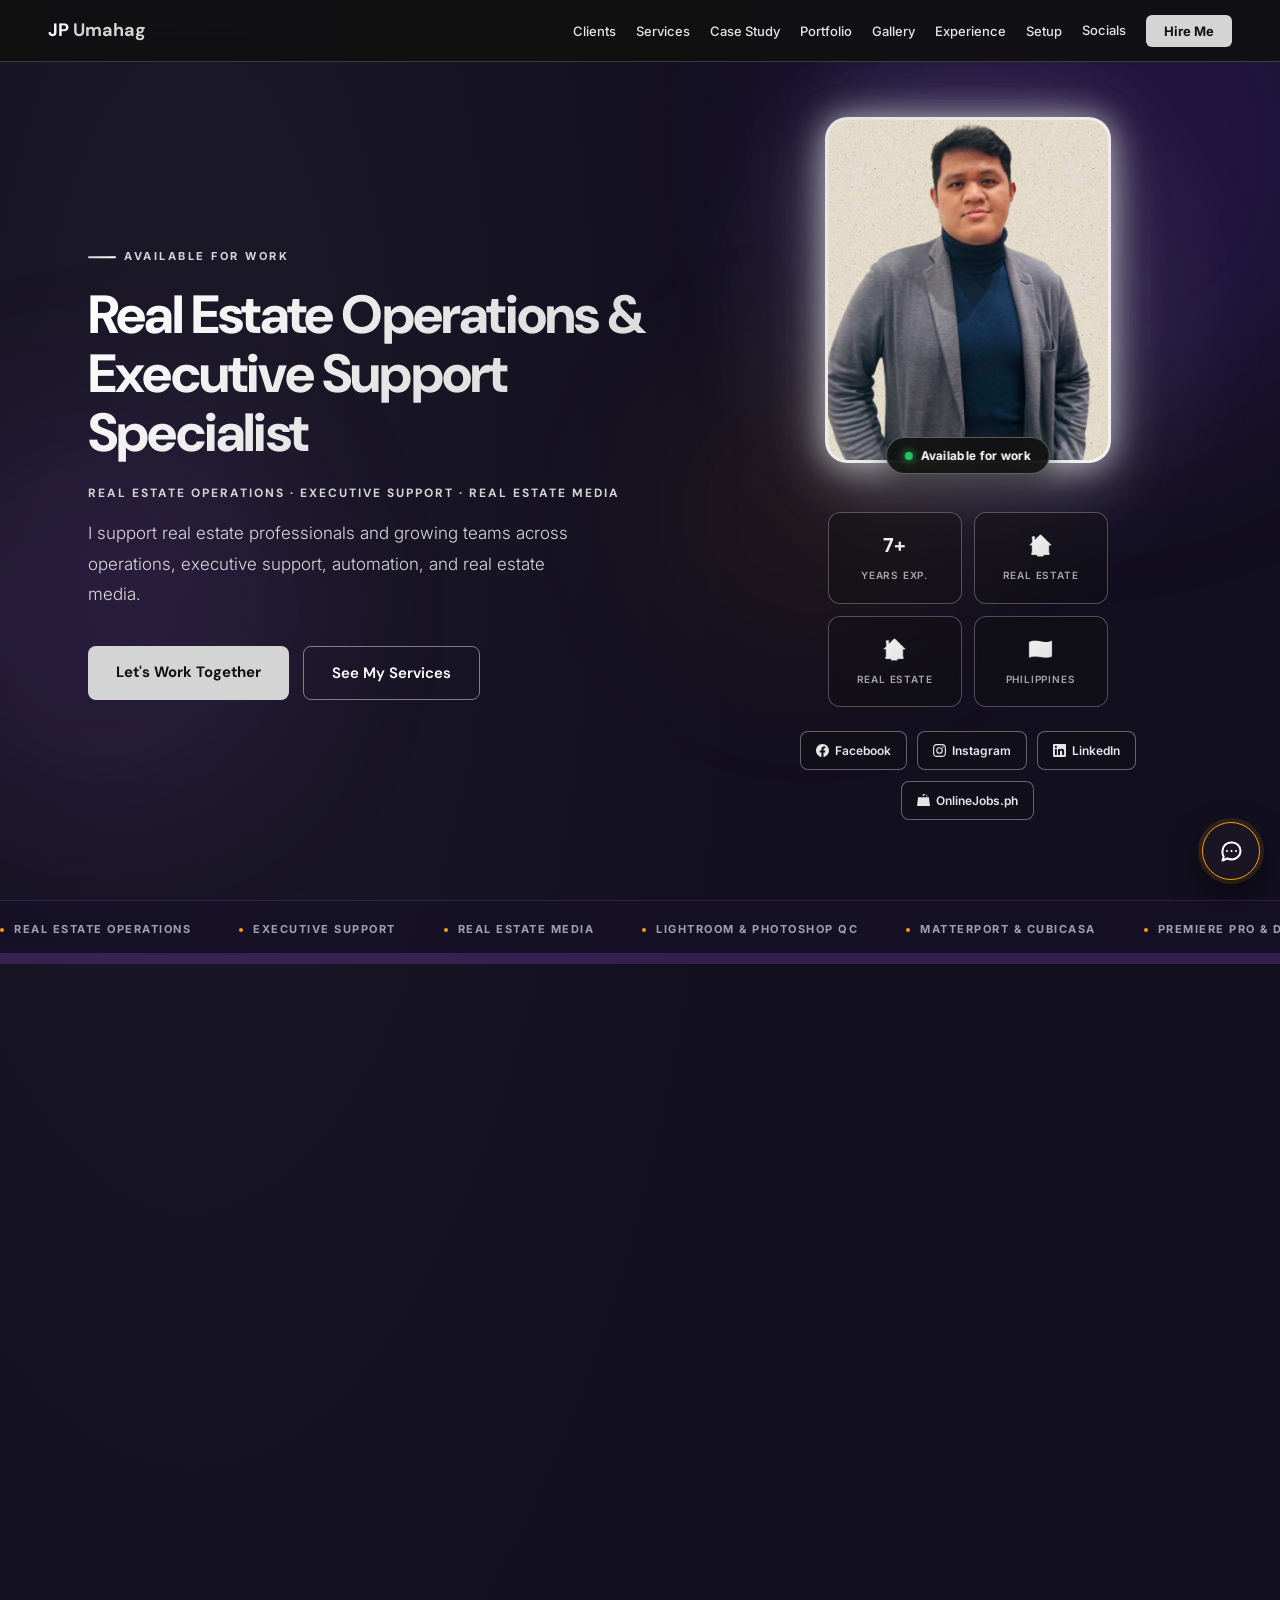
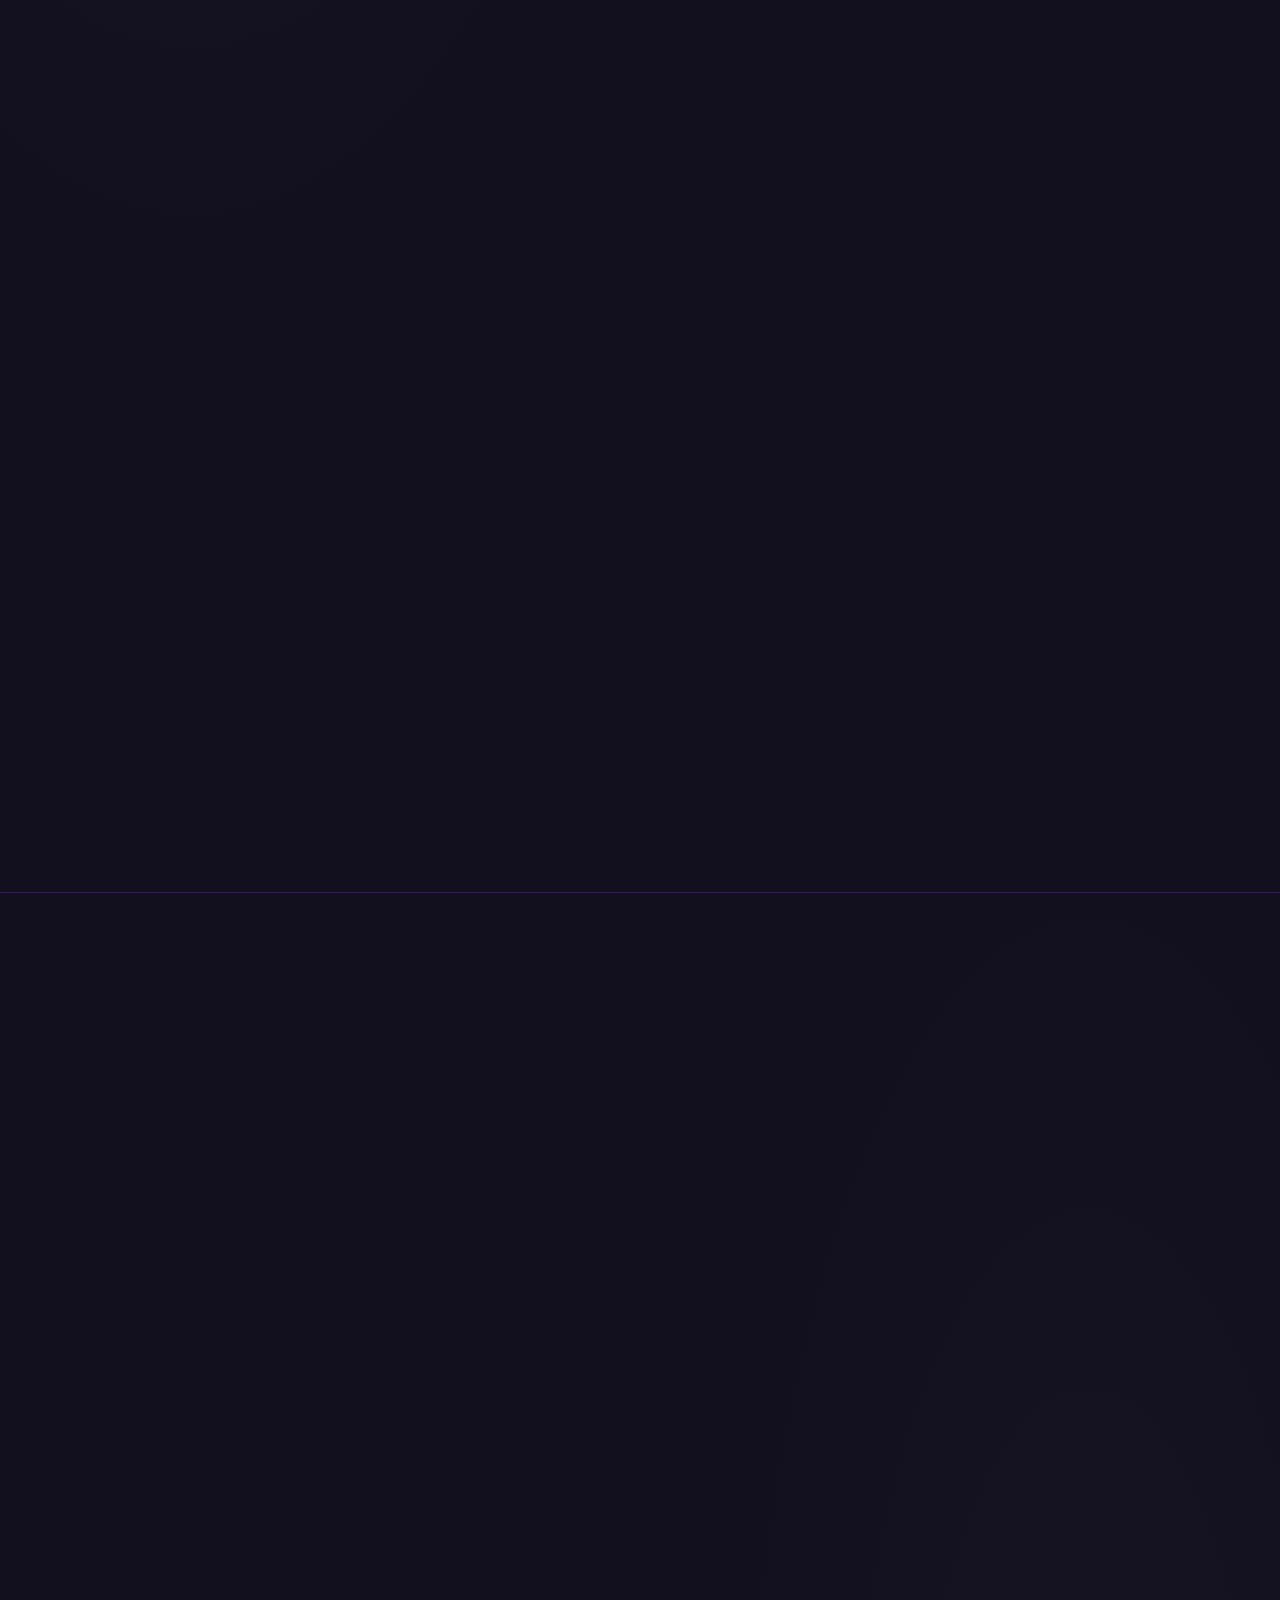
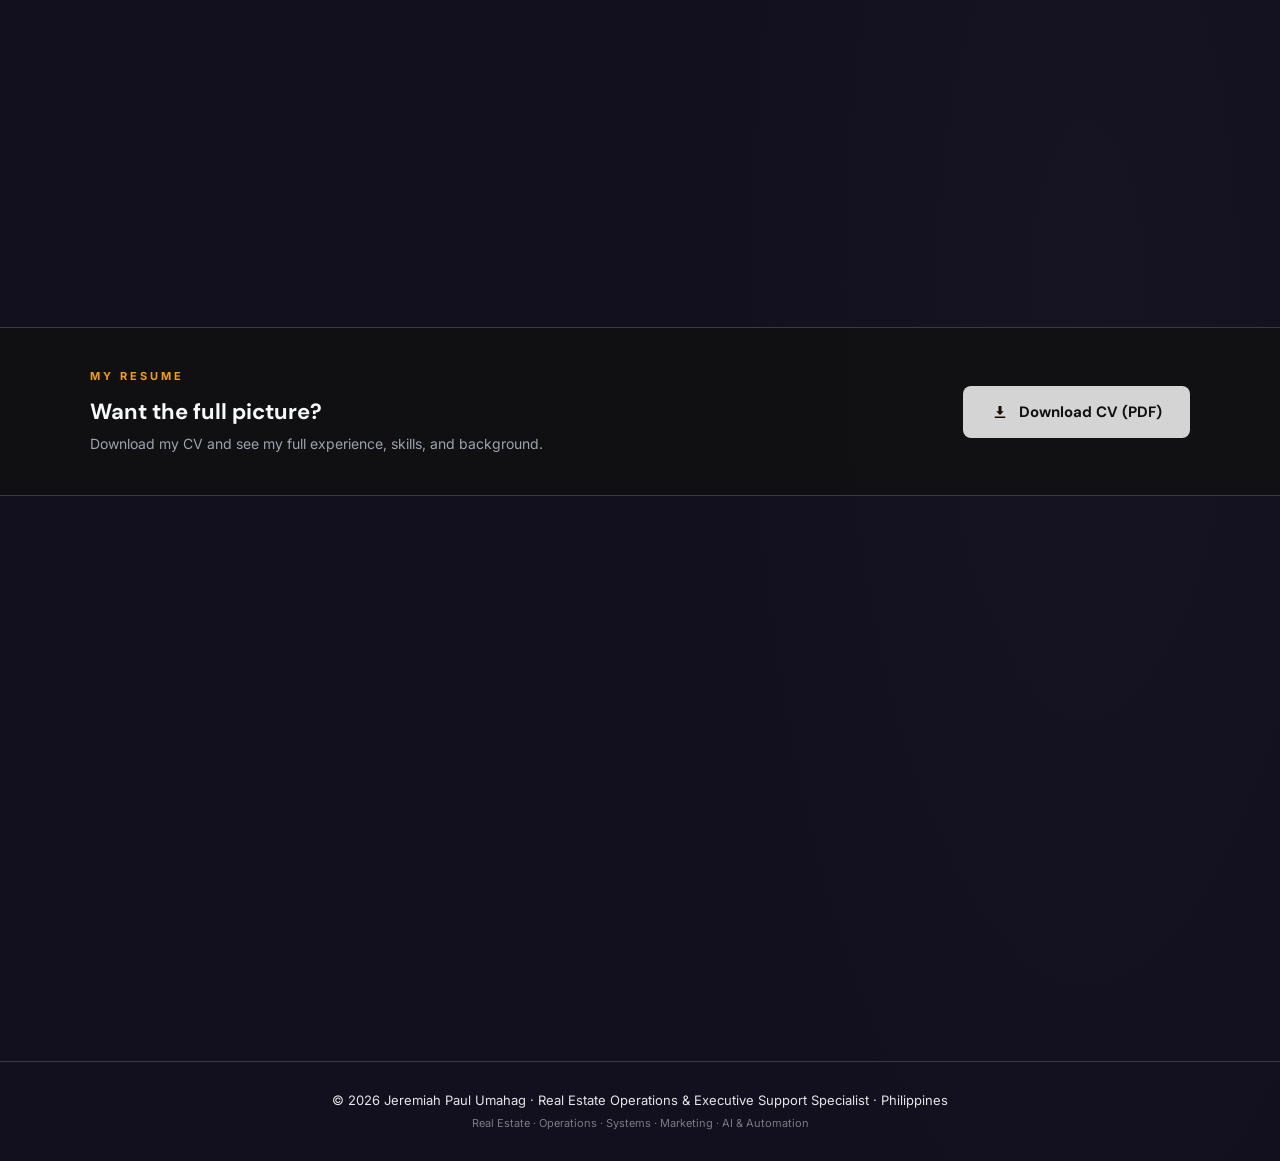
